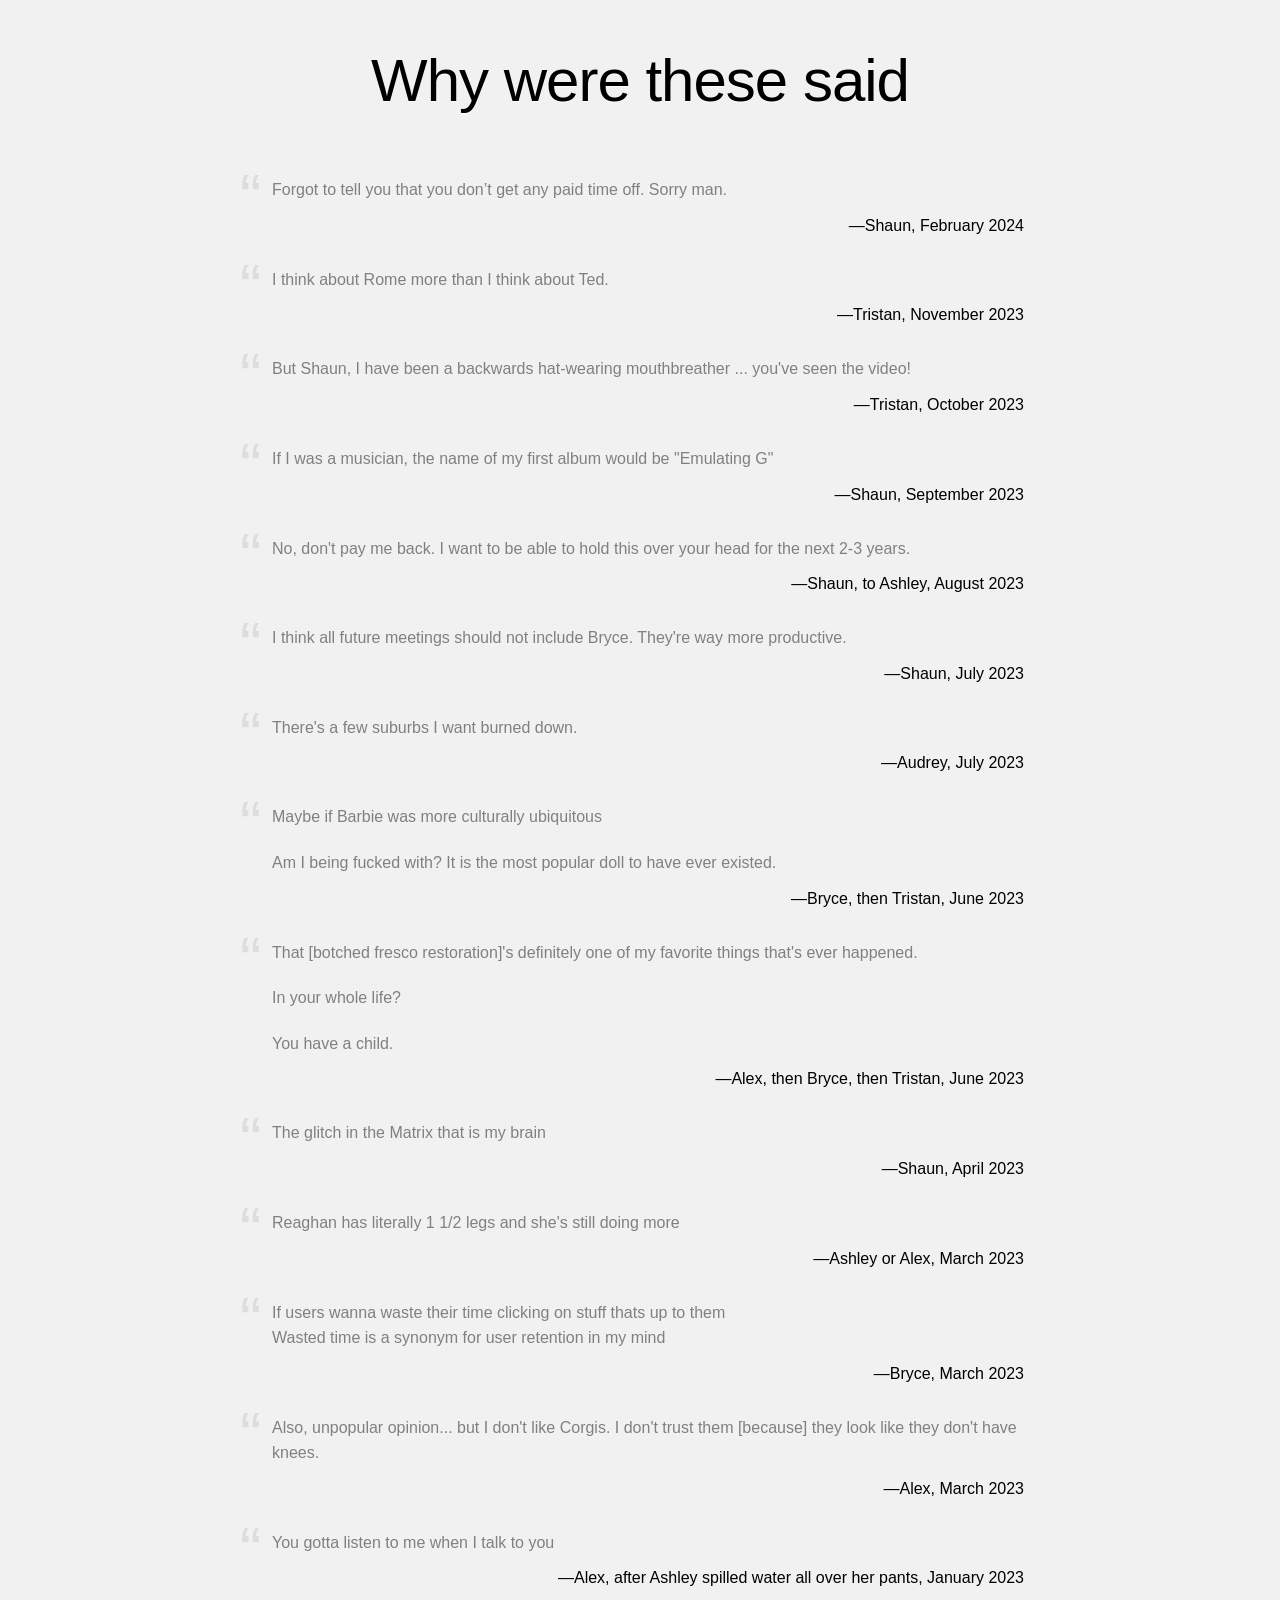
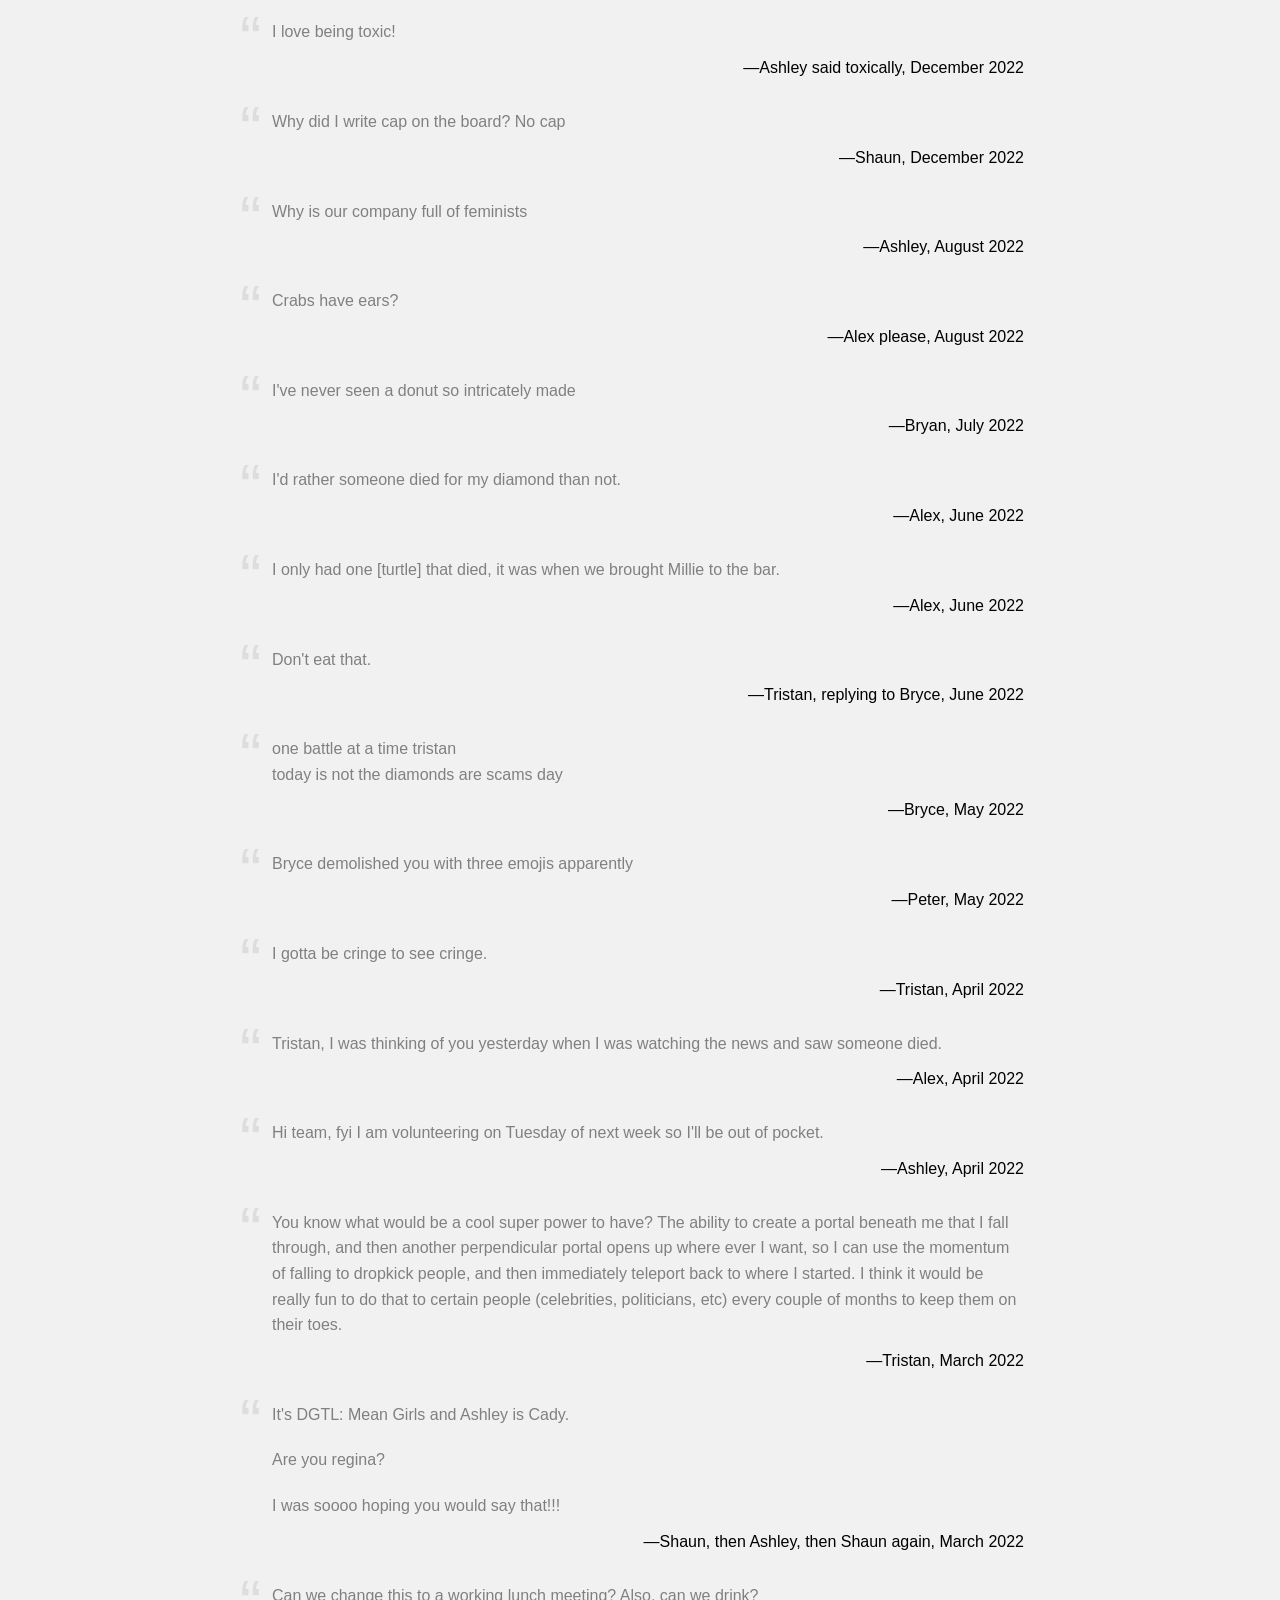
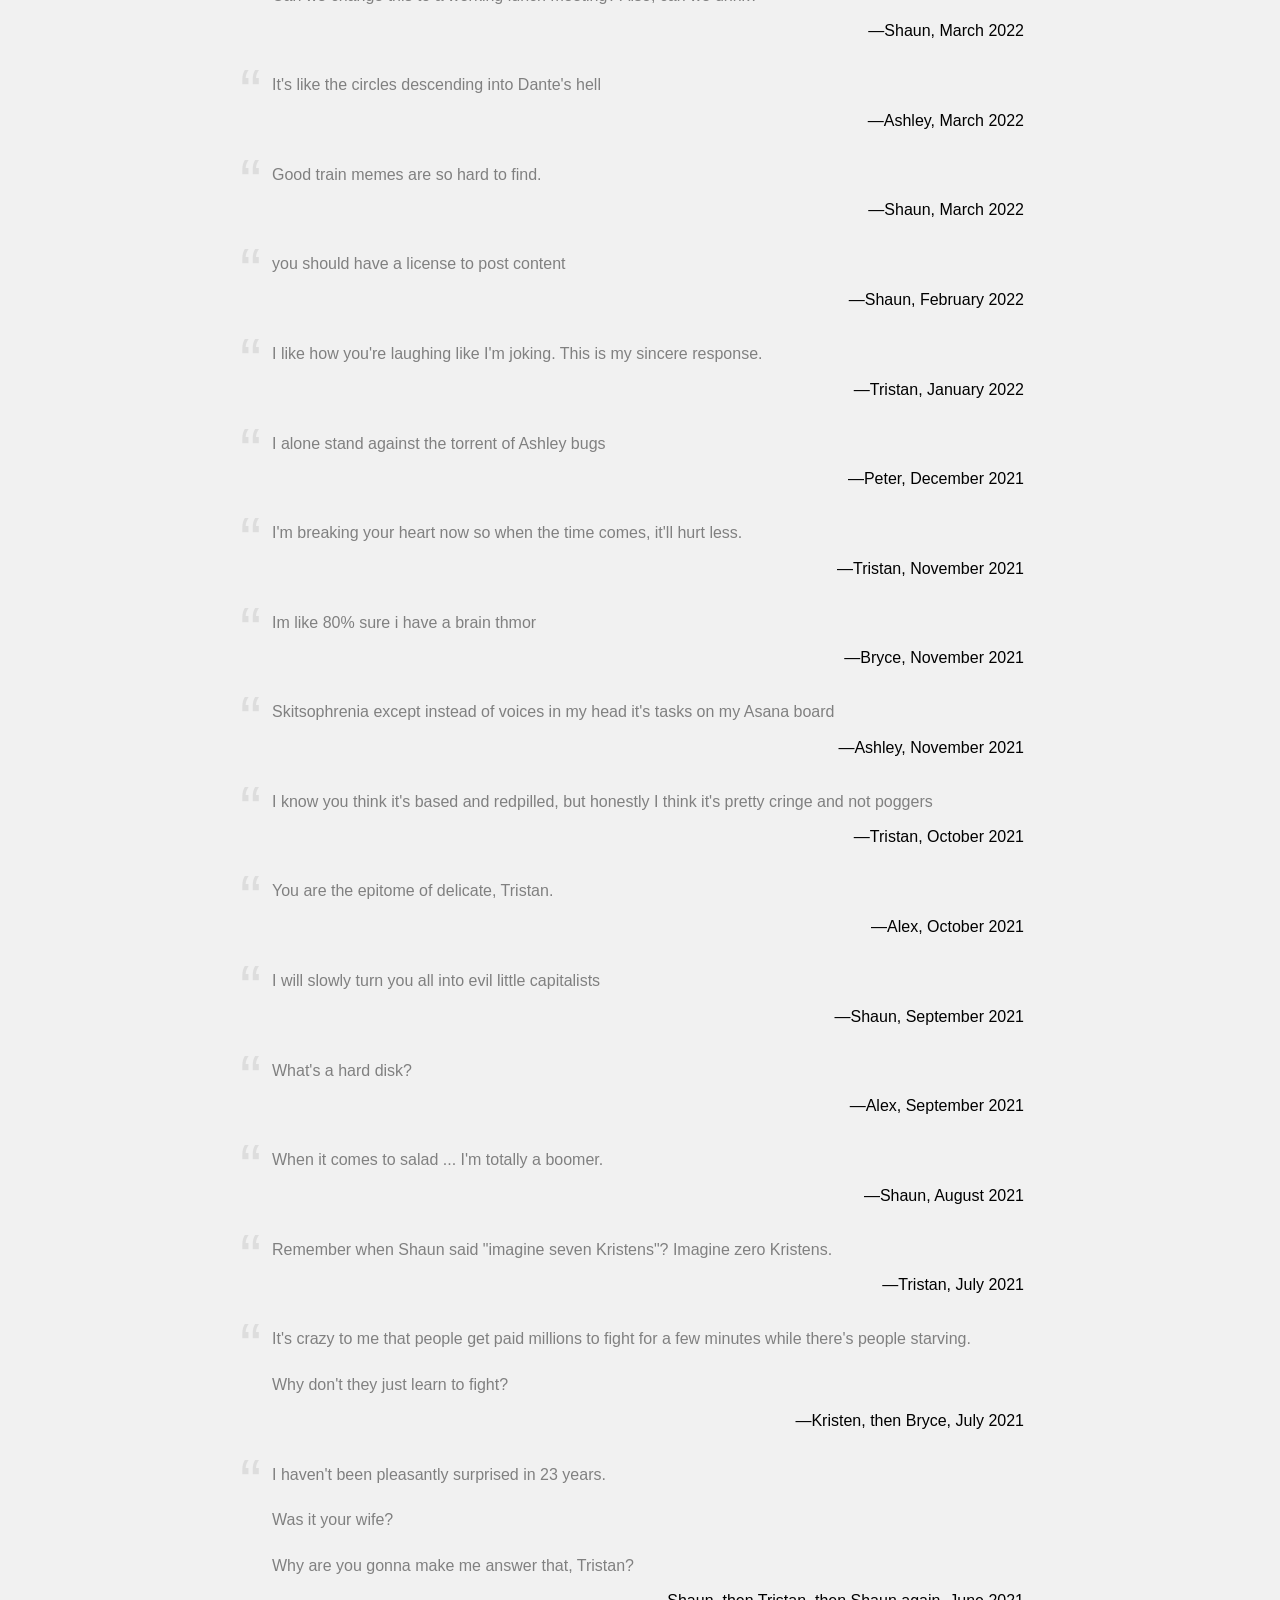
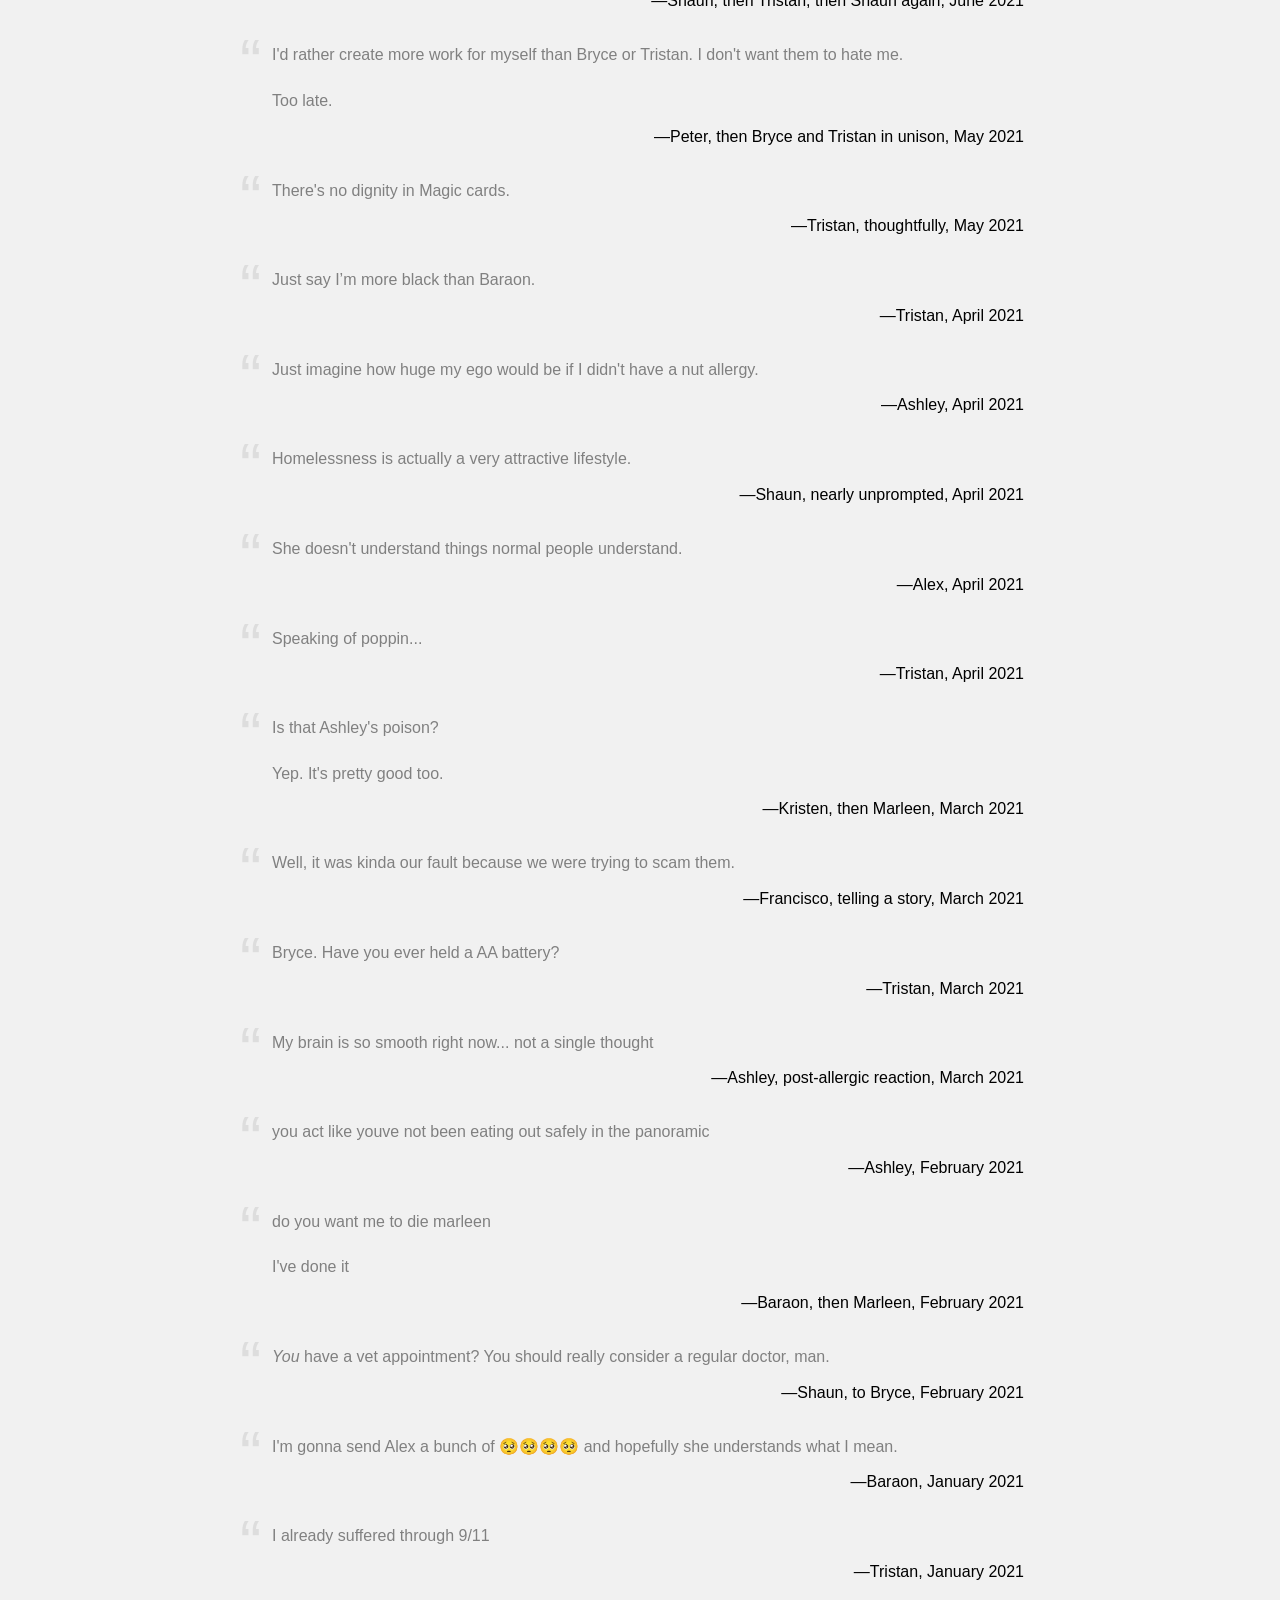
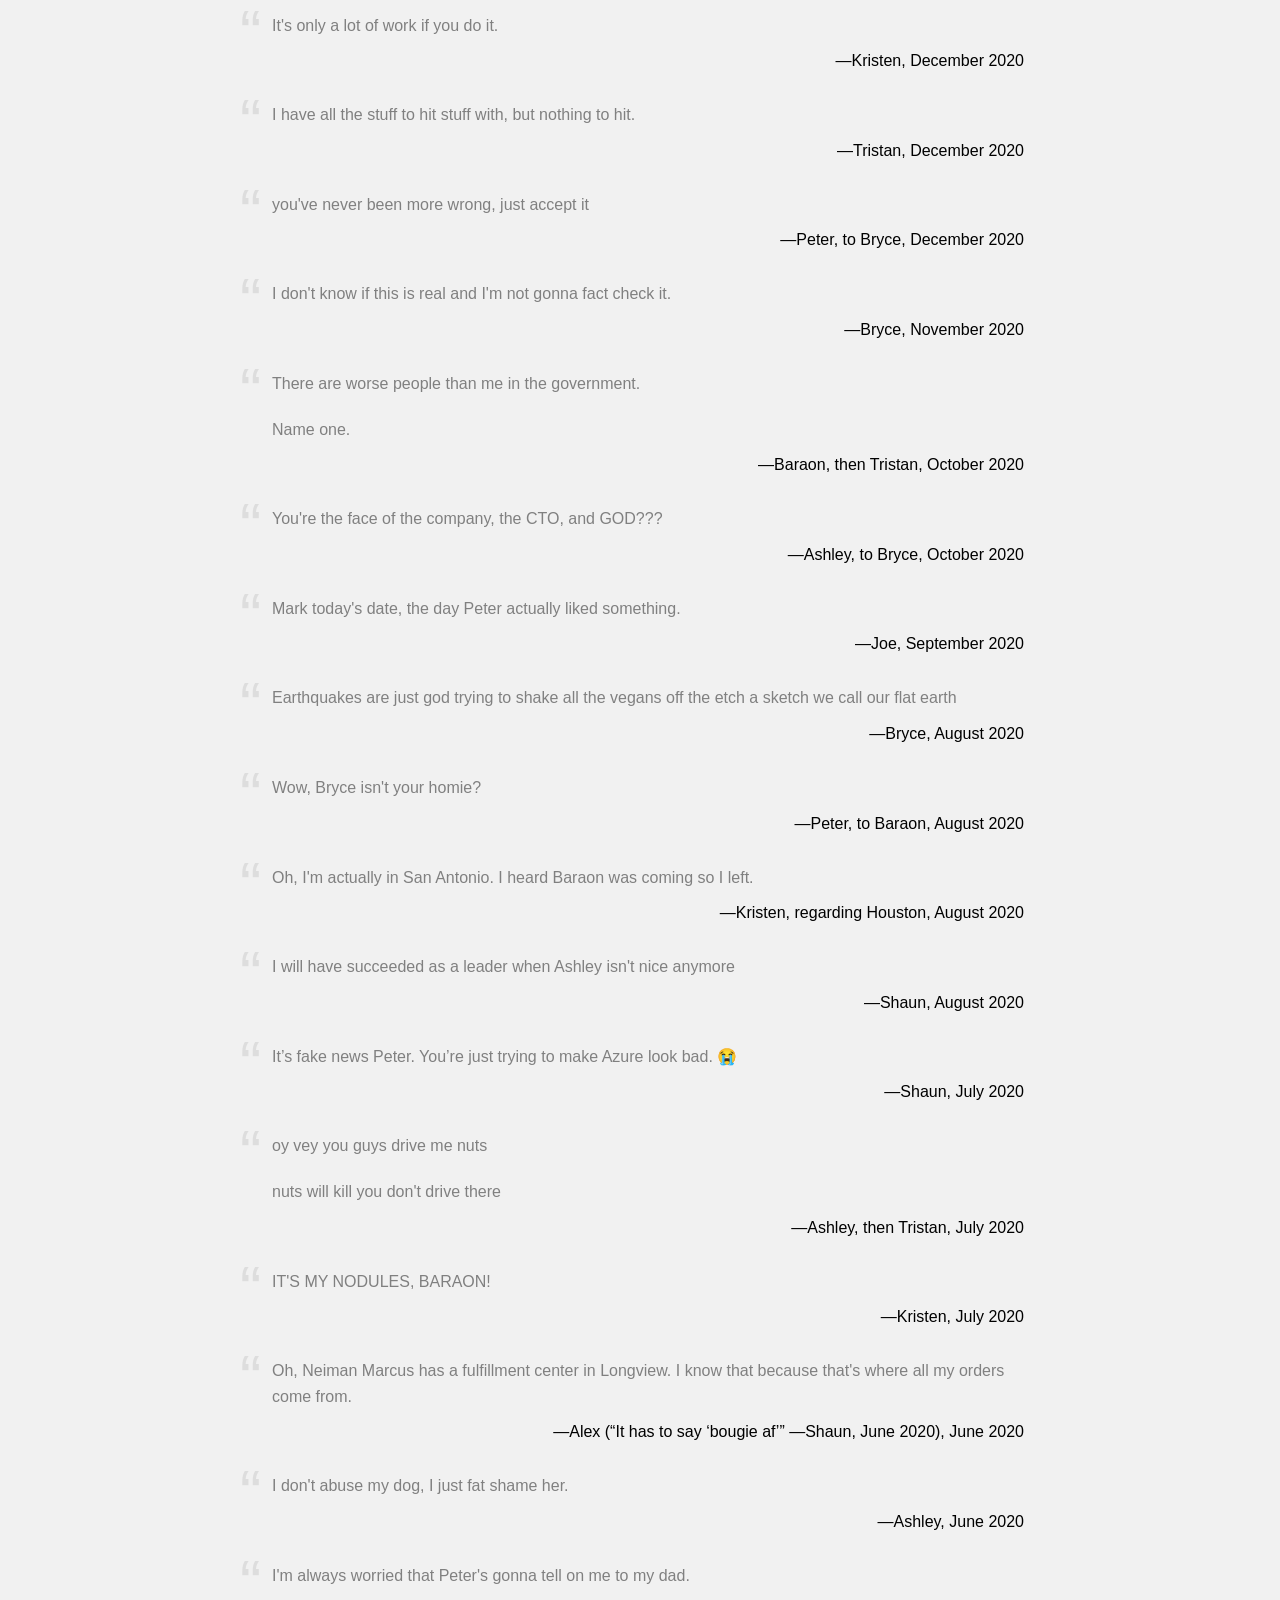
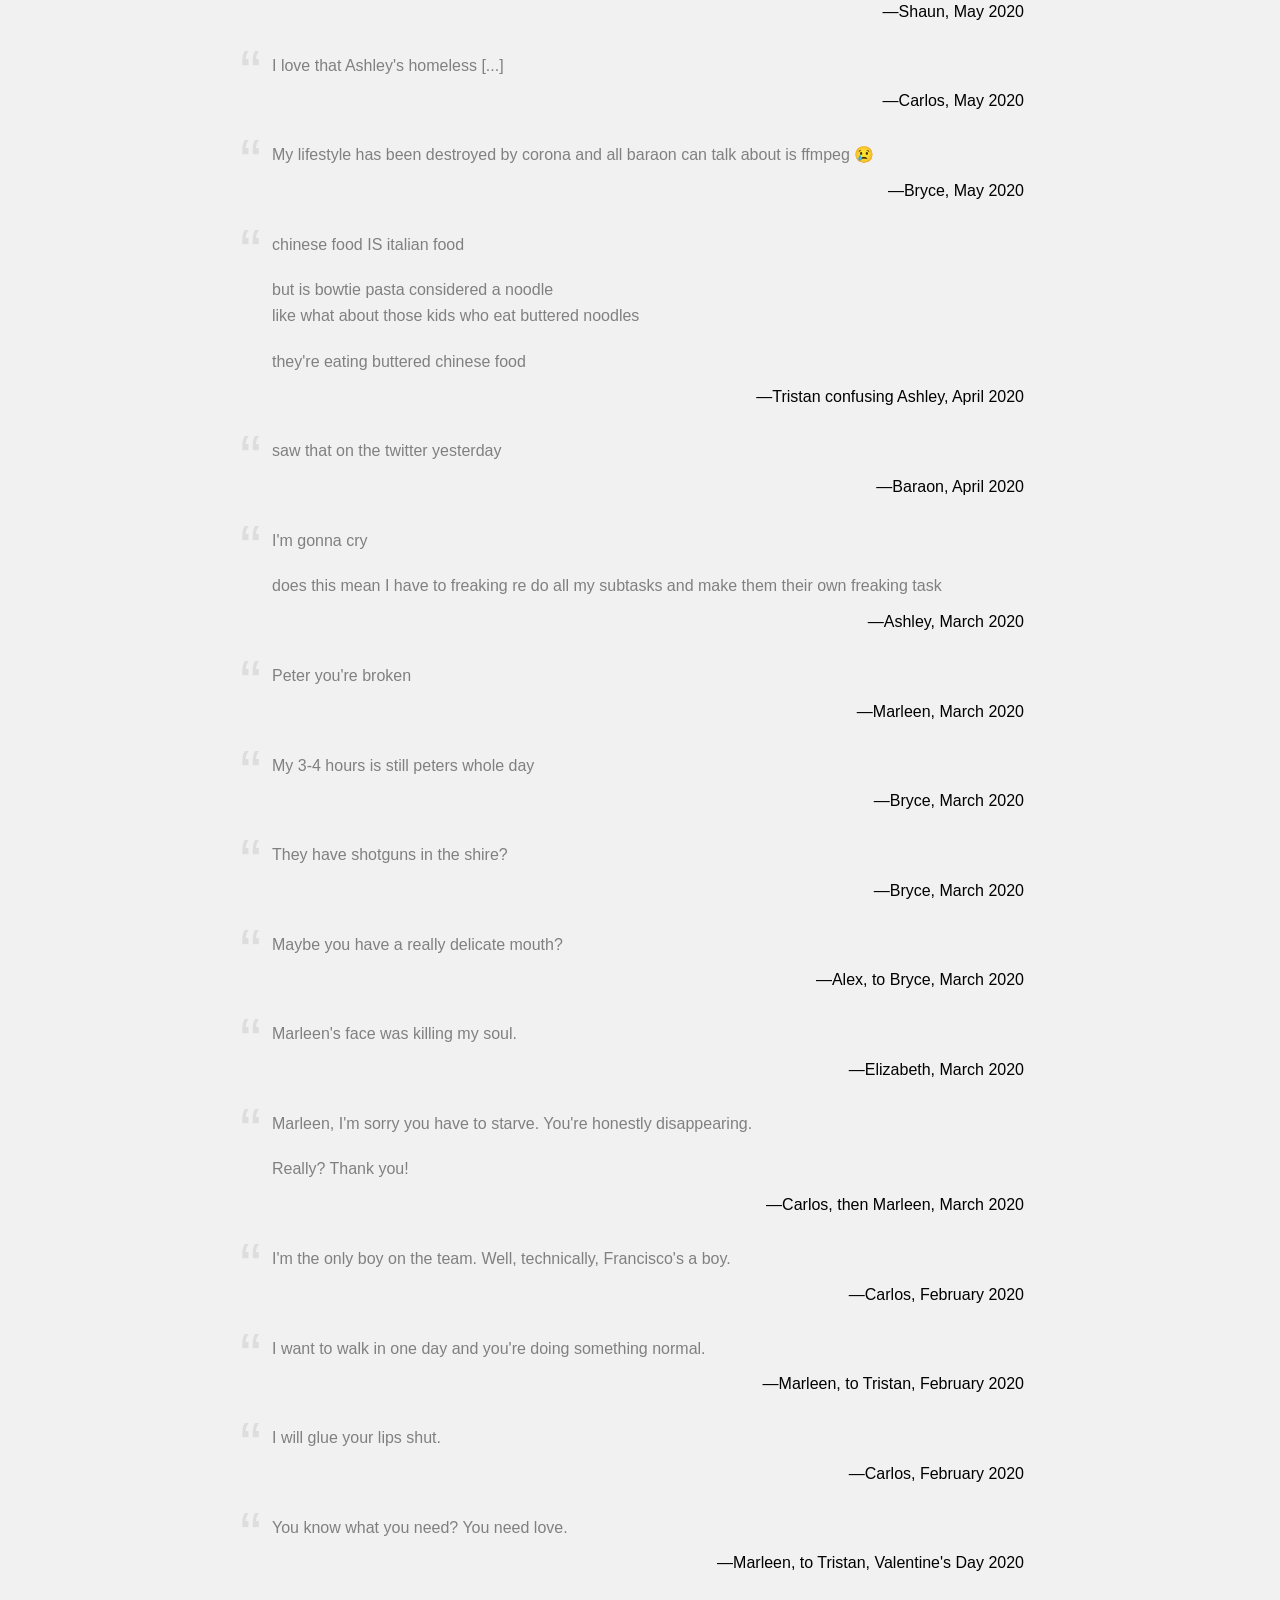
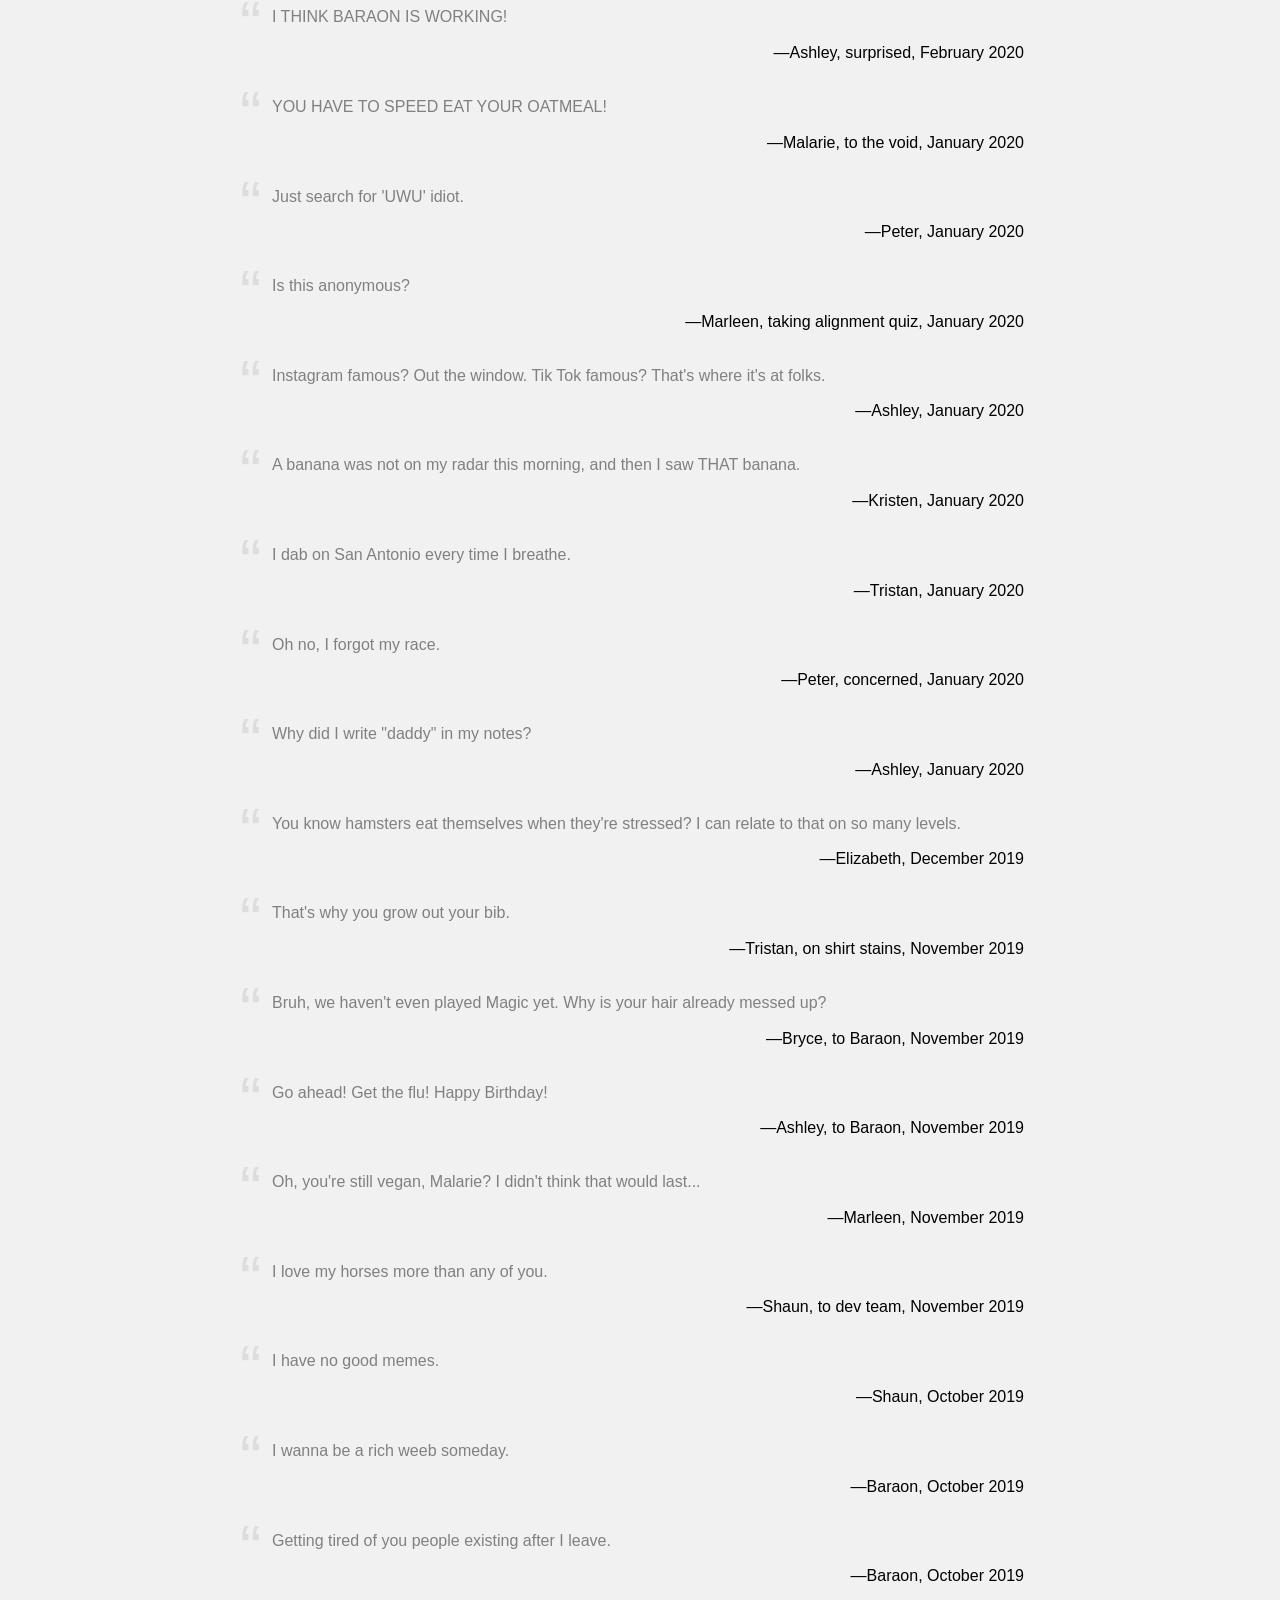
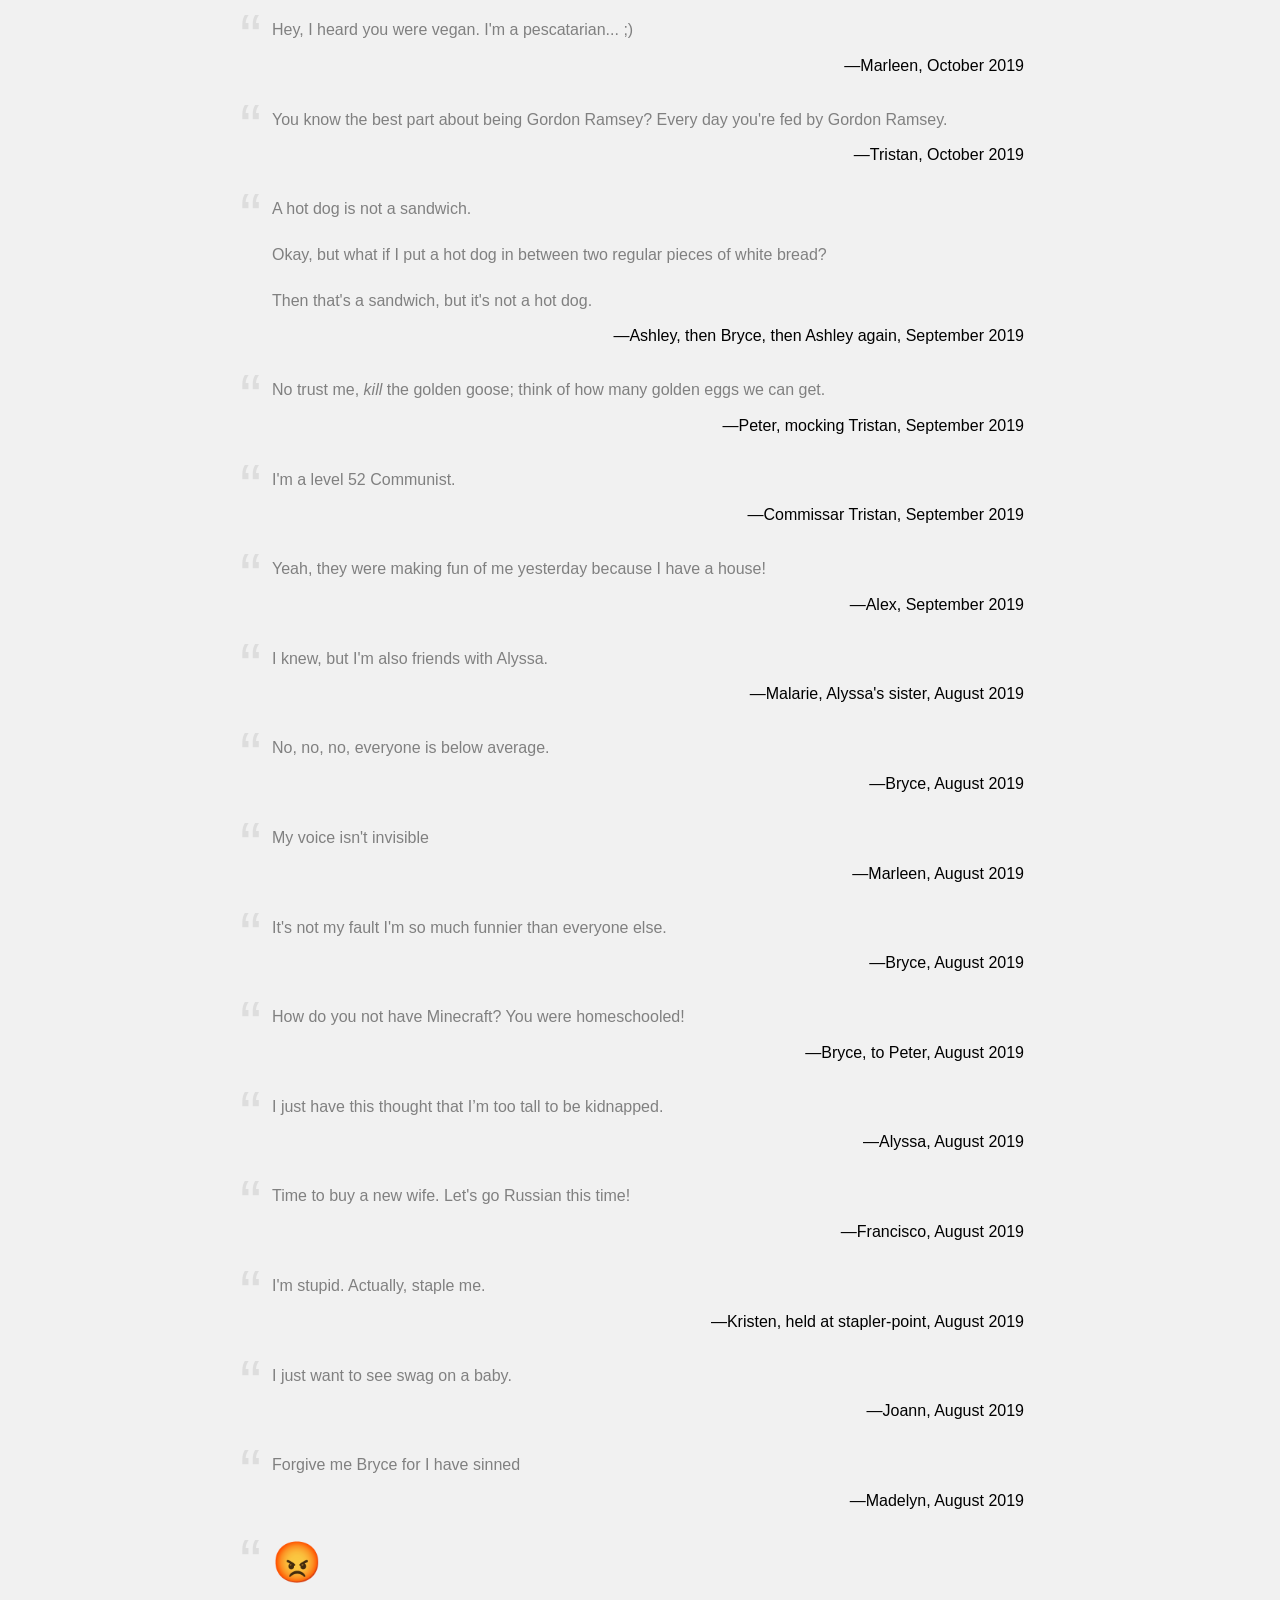
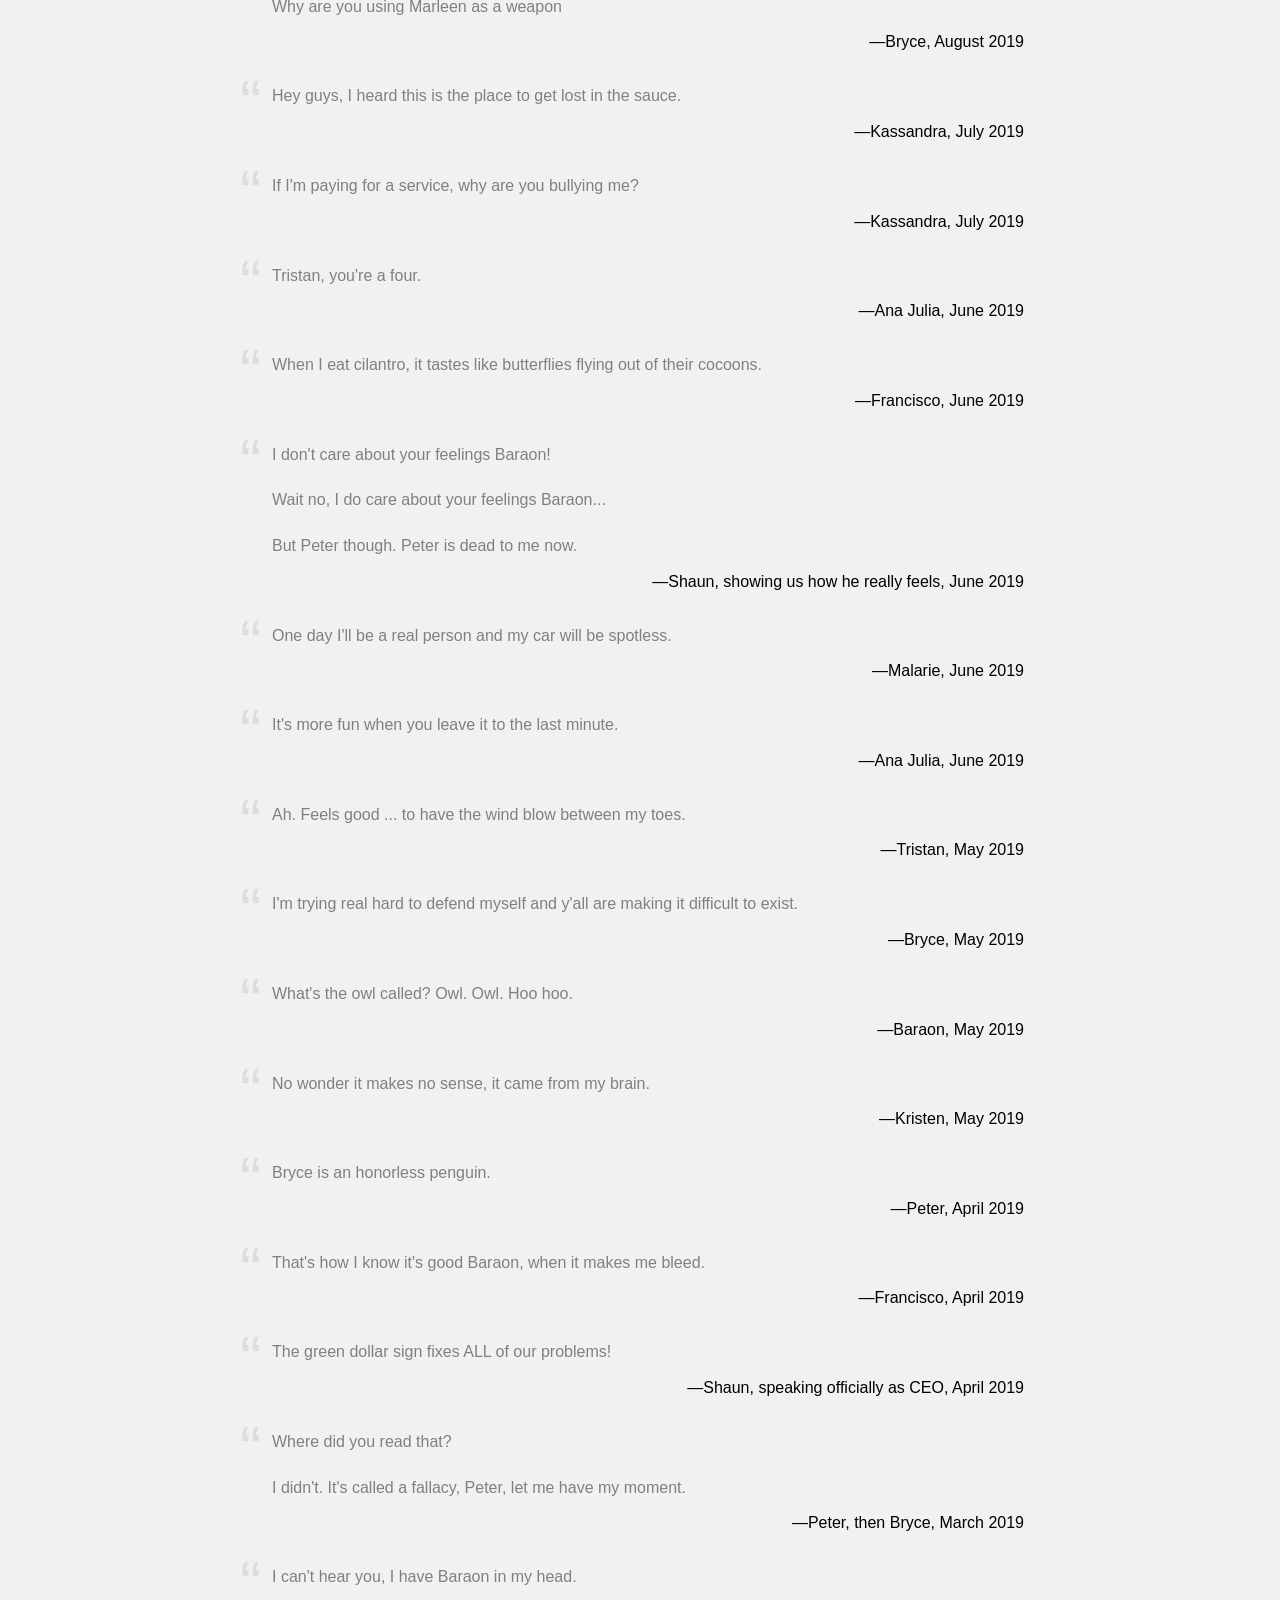
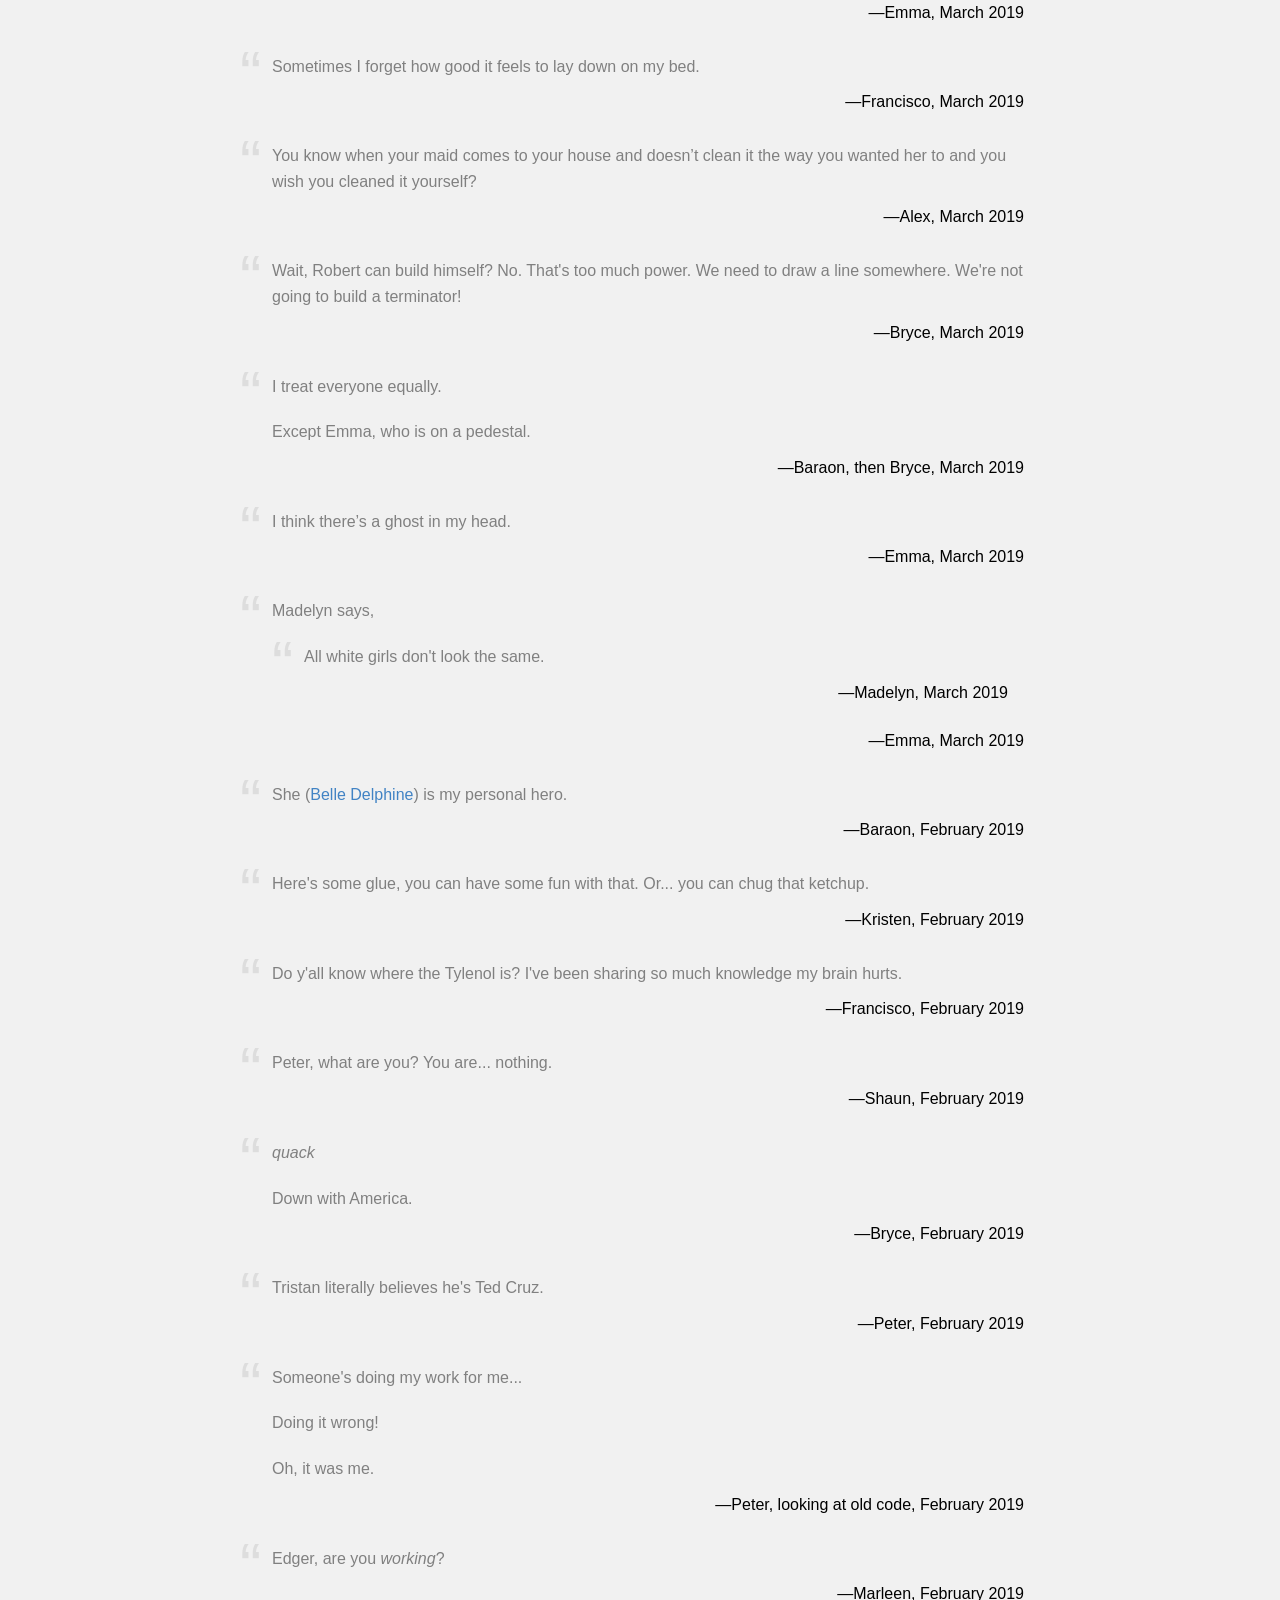
==== index.html @ 1fb7783e "rip PTO" ====
<!DOCTYPE html>
<html lang="en">
<head>
    <meta charset="UTF-8">
    <meta name="viewport" content="width=device-width, initial-scale=1, user-scalable=no">
    <title>Food for 🤔</title>

    <link rel="stylesheet" href="./styles.css">
</head>
<body>
    <main>
        <h1><span>Why were these said</span></h1>
        <blockquote cite="Shaun, February 2024">
            <p>Forgot to tell you that you don’t get any paid time off. Sorry man.</p>
        </blockquote>
        <blockquote cite="Tristan, November 2023">
            <p>I think about Rome more than I think about Ted.</p>
        </blockquote>
        <blockquote cite="Tristan, October 2023">
            <p>But Shaun, I have been a backwards hat-wearing mouthbreather ... you've seen the video!</p>
        </blockquote>
        <blockquote cite="Shaun, September 2023">
            <p>If I was a musician, the name of my first album would be <a href="https://media.dgtlsuite.com/create/uploads/5ccded0fe2ff4b4daea49209/64fb8657f12c6f2a9dcf941f.png" target="_blank">"Emulating G"</a></p>
        </blockquote>
        <blockquote cite="Shaun, to Ashley, August 2023">
            <p>No, don't pay me back. I want to be able to hold this over your head for the next 2-3 years.</p>
        </blockquote>
        <blockquote cite="Shaun, July 2023">
            <p><a href="https://media.dgtlsuite.com/create/uploads/5ccded0fe2ff4b4daea49209/64b857915a71014edc218292.png" target="_blank">I think all future meetings should not include Bryce. They're way more productive.</a></p>
        </blockquote>
        <blockquote cite="Audrey, July 2023">
            <p>There's a few suburbs I want burned down.</p>
        </blockquote>
        <blockquote cite="Bryce, then Tristan, June 2023">
            <p>Maybe if Barbie was more culturally ubiquitous</p>
            <p>Am I being fucked with? It is the most popular doll to have ever existed.</p>
        </blockquote>
        <blockquote cite="Alex, then Bryce, then Tristan, June 2023">
            <p>That [botched fresco restoration]'s definitely one of my favorite things that's ever happened.</p>
            <p>In your whole life?</p>
            <p>You have a child.</p>
        </blockquote>
        <blockquote cite="Shaun, April 2023">
            <p>The glitch in the Matrix that is my brain</p>
        </blockquote>
        <blockquote cite="Ashley or Alex, March 2023">
            <p>Reaghan has literally 1 1/2 legs and she's still doing <span title="more than what you ask? more than whom.">more</span></p>
        </blockquote>
        <blockquote cite="Bryce, March 2023">
            <p>If users wanna waste their time clicking on stuff thats up to them<br>Wasted time is a synonym for user retention in my mind</p>
        </blockquote>
        <blockquote cite="Alex, March 2023">
            <p>Also, unpopular opinion... but I don't like Corgis. I don't trust them [because] they look like they don't have knees.</p>
        </blockquote>
        <blockquote cite="Alex, after Ashley spilled water all over her pants, January 2023">
            <p>You gotta listen to me when I talk to you</p>
        </blockquote>
        <blockquote cite="Ashley said toxically, December 2022">
            <p>I love being toxic!</p>
        </blockquote>
        <blockquote cite="Shaun, December 2022">
            <p>Why did I write cap on the board? No cap</p>
        </blockquote>
        <blockquote cite="Ashley, August 2022">
            <p>Why is our company full of feminists</p>
        </blockquote>
        <blockquote cite="Alex please, August 2022">
            <p><a href="https://media.spsdgtl.com/create/uploads/5ccded0fe2ff4b4daea49209/62feafa4204b1ee36c80180f.png">Crabs</a> have ears?</p>
        </blockquote>
        <blockquote cite="Bryan, July 2022">
            <p>I've never seen a donut so intricately made</p>
        </blockquote>
        <blockquote cite="Alex, June 2022">
            <p>I'd rather someone died for my diamond than not.</p>
        </blockquote>
        <blockquote cite="Alex, June 2022">
            <p>I only had one [turtle] that died, it was when we brought Millie to the bar.</p>
        </blockquote>
        <blockquote cite="Tristan, replying to Bryce, June 2022">
            <p>Don't eat <span title="hint: it wasn't the soggy cereal">that</span>.</p>
        </blockquote>
        <blockquote cite="Bryce, May 2022">
            <p>one battle at a time tristan<br>today is not the diamonds are scams day</p>
        </blockquote>
        <blockquote cite="Peter, May 2022">
            <p>Bryce demolished you with three emojis apparently</p>
        </blockquote>
        <blockquote cite="Tristan, April 2022">
            <p>I gotta be cringe to see cringe.</p>
        </blockquote>
        <blockquote cite="Alex, April 2022">
            <p>Tristan, I was thinking of you yesterday when I was watching the news and saw someone died.</p>
        </blockquote>
        <blockquote cite="Ashley, April 2022">
            <p>Hi team, fyi I am volunteering on Tuesday of next week so I'll be out of pocket.</p>
        </blockquote>
        <blockquote cite="Tristan, March 2022">
            <p>You know what would be a cool super power to have? The ability to create a portal beneath me that I fall through, and then another perpendicular portal opens up where ever I want, so I can use the momentum of falling to dropkick people, and then immediately teleport back to where I started. I think it would be really fun to do that to certain people (celebrities, politicians, etc) every couple of months to keep them on their toes.</p>
        </blockquote>
        <blockquote cite="Shaun, then Ashley, then Shaun again, March 2022">
            <p>It's DGTL: Mean Girls and Ashley is Cady.</p>
            <p>Are you regina?</p>
            <p>I was soooo hoping you would say that!!!</p>
        </blockquote>
        <blockquote cite="Shaun, March 2022">
            <p>Can we change this to a working lunch meeting? Also, can we drink?</p>
        </blockquote>
        <blockquote cite="Ashley, March 2022">
            <p>It's like the circles descending into Dante's hell</p>
        </blockquote>
        <blockquote cite="Shaun, March 2022">
            <p>Good train memes are so hard to find.</p>
        </blockquote>
        <blockquote cite="Shaun, February 2022">
            <p>you should have a license to post content</p>
        </blockquote>
        <blockquote cite="Tristan, January 2022">
            <p>I like how you're laughing like I'm joking. This is my sincere response.</p>
        </blockquote>
        <blockquote cite="Peter, December 2021">
            <p>I alone stand against <a href="https://media.spsdgtl.com/create/uploads/5ccded0fe2ff4b4daea49209/624627558857b6107867221d.MP4">the torrent of Ashley bugs</a></p>
        </blockquote>
        <blockquote cite="Tristan, November 2021">
            <p>I'm breaking your heart now so when the time comes, it'll hurt less.</p>
        </blockquote>
        <blockquote cite="Bryce, November 2021">
            <p>Im like 80% sure i have a brain thmor</p>
        </blockquote>
        <blockquote cite="Ashley, November 2021">
            <p>Skitsophrenia except instead of voices in my head it's tasks on my Asana board</p>
        </blockquote>
        <blockquote cite="Tristan, October 2021">
            <p>I know you think it's based and redpilled, but honestly I think it's pretty cringe and not poggers</p>
        </blockquote>
        <blockquote cite="Alex, October 2021">
            <p>You are the epitome of delicate, Tristan.</p>
        </blockquote>
        <blockquote cite="Bryce, September 2021" title="Septermber" id="gaslighting">
            <p>Gaslighting? There she goes making up words again</p>
        </blockquote>
        <blockquote cite="Shaun, September 2021" title="Septermber">
            <p>I will slowly turn you all into evil little capitalists</p>
        </blockquote>
        <blockquote cite="Alex, September 2021" title="Septermber">
            <p>What's a hard disk?</p>
        </blockquote>
        <blockquote cite="Shaun, August 2021">
            <p>When it comes to salad ... I'm totally a boomer.</p>
        </blockquote>
        <blockquote cite="Tristan, July 2021">
            <p>Remember when Shaun said <a href="#seven" title="(sic)">"imagine seven Kristens"</a>? Imagine zero Kristens.</p>
        </blockquote>
        <blockquote cite="Kristen, then Bryce, July 2021">
            <p>It's crazy to me that people get paid millions to fight for a few minutes while there's people starving.</p>
            <p>Why don't they just learn to fight?</p>
        </blockquote>
        <blockquote cite="Shaun, then Tristan, then Shaun again, June 2021">
            <p>I haven't been pleasantly surprised in 23 years.</p>
            <p>Was it your wife?</p>
            <p>Why are you gonna make me answer that, Tristan?</p>
        </blockquote>
        <blockquote cite="Peter, then Bryce and Tristan in unison, May 2021">
            <p>I'd rather create more work for myself than Bryce or Tristan. I don't want them to hate me.</p>
            <p title="😢">Too late.</p>
        </blockquote>
        <blockquote cite="Tristan, thoughtfully, May 2021">
            <p>There's no dignity in Magic cards.</p>
        </blockquote>
        <blockquote cite="Tristan, April 2021">
            <p>Just say I’m more black than Baraon.</p>
        </blockquote>
        <blockquote cite="Ashley, April 2021">
            <p>Just imagine how huge my ego would be if I didn't have a nut allergy.</p>
        </blockquote>
        <blockquote cite="Shaun, nearly unprompted, April 2021">
            <p>Homelessness is actually a very attractive lifestyle.</p>
        </blockquote>
        <blockquote cite="Alex, April 2021">
            <p>She doesn't understand things normal people understand.</p>
        </blockquote>
        <blockquote cite="Tristan, April 2021">
            <p><span title="You don't want to know">Speaking of poppin...</span></p>
        </blockquote>
        <blockquote cite="Kristen, then Marleen, March 2021">
            <p>Is that Ashley's poison?</p>
            <p>Yep. It's pretty good too.</p>
        </blockquote>
        <blockquote cite="Francisco, telling a story, March 2021">
            <p>Well, it was kinda our fault because we were trying to scam them.</p>
        </blockquote>
        <blockquote cite="Tristan, March 2021">
            <p>Bryce<span title="infer here a human stammer from conversation">.</span> Have you ever held a AA battery?</p>
        </blockquote>
        <blockquote cite="Ashley, post-allergic reaction, March 2021">
            <p>My brain is so smooth right now... not a single thought</p>
        </blockquote>
        <blockquote cite="Ashley, February 2021">
            <p>you act like youve not been eating out safely in the panoramic</p>
        </blockquote>
        <blockquote cite="Baraon, then Marleen, February 2021">
            <p>do you want me to die marleen</p>
            <p title="you DIED? -Baraon, February 2021">I've done it</p>
        </blockquote>
        <blockquote cite="Shaun, to Bryce, February 2021">
            <p><em>You</em> have a vet appointment? You should really consider a regular doctor, man.</p>
        </blockquote>
        <blockquote cite="Baraon, January 2021">
            <p>I'm gonna send Alex a bunch of 🥺🥺🥺🥺 and hopefully she understands what I mean.</p>
        </blockquote>
        <blockquote cite="Tristan, January 2021">
            <p title="Every time I go on a date I am afraid of 9/11. -Baraon, posthumously, July 2021">I already suffered through 9/11</p>
        </blockquote>
        <blockquote cite="Kristen, December 2020">
            <p>It's only a lot of work if you do it.</p>
        </blockquote>
        <blockquote cite="Tristan, December 2020">
            <p>I have all the stuff to hit stuff with, but nothing to hit.</p>
        </blockquote>
        <blockquote cite="Peter, to Bryce, December 2020">
            <p>you've never been more wrong, just accept it</p>
        </blockquote>
        <blockquote cite="Bryce, November 2020">
            <p>I don't know if this is real and I'm not gonna fact check it.</p>
        </blockquote>
        <blockquote cite="Baraon, then Tristan, October 2020">
            <p>There are worse people than me in the government.</p>
            <p>Name one.</p>
        </blockquote>
        <blockquote cite="Ashley, to Bryce, October 2020">
            <p>You're the face of the company, the CTO, and GOD???</p>
        </blockquote>
        <blockquote cite="Joe, September 2020">
            <p title="bet you wish you knew exactly what that date was don't you? joke's on you, pal, I went ahead and didn't mark today's date at all">Mark today's date, the day Peter actually liked something.</p>
        </blockquote>
        <blockquote cite="Bryce, August 2020">
            <p>Earthquakes are just god trying to shake all the vegans off the etch a sketch we call our flat earth</p>
        </blockquote>
        <blockquote cite="Peter, to Baraon, August 2020">
            <p>Wow, Bryce isn't your homie?</p>
        </blockquote>
        <blockquote cite="Kristen, regarding Houston, August 2020">
            <p>Oh, I'm actually in San Antonio. I heard Baraon was coming so I left.</p>
        </blockquote>
        <blockquote cite="Shaun, August 2020">
            <p>I will have succeeded as a leader when Ashley isn't nice anymore</p>
        </blockquote>
        <blockquote cite="Shaun, July 2020">
            <p>It’s fake news Peter. You’re just trying to make Azure look bad. 😭</p>
        </blockquote>
        <blockquote cite="Ashley, then Tristan, July 2020">
            <p>oy vey you guys drive me nuts</p>
            <p>nuts will kill you don't drive there</p>
        </blockquote>
        <blockquote cite="Kristen, July 2020">
            <p>IT'S MY NODULES, BARAON!</p>
        </blockquote>
        <blockquote cite="Alex (“It has to say ‘bougie af’” —Shaun, June 2020), June 2020">
            <p>Oh, Neiman Marcus has a fulfillment center in Longview. I know that because that's where all my orders come from.</p>
        </blockquote>
        <blockquote cite="Ashley, June 2020">
            <p>I don't abuse my dog, I just fat shame her.</p>
        </blockquote>
        <blockquote cite="Shaun, May 2020">
            <p>I'm always worried that Peter's gonna tell on me to my dad.</p>
        </blockquote>
        <blockquote cite="Carlos, May 2020">
            <p>I love that Ashley's homeless <span title="... and we're dragging Lizard">[...]</span></p>
        </blockquote>
        <blockquote cite="Bryce, May 2020">
            <p>My lifestyle has been destroyed by corona and all baraon can talk about is ffmpeg 😢</p>
        </blockquote>
        <blockquote cite="Tristan confusing Ashley, April 2020">
            <p>chinese food IS italian food</p>
            <p>but is bowtie pasta considered a noodle<br>like what about those kids who eat buttered noodles</p>
            <p>they're eating buttered chinese food</p>
        </blockquote>
        <blockquote cite="Baraon, April 2020">
            <p>saw that on the twitter yesterday</p>
        </blockquote>
        <blockquote cite="Ashley, March 2020">
            <p>I'm gonna cry</p>
            <p><a href="https://www.youtube.com/embed/cTFW5EUFa9s">does this mean I have to freaking re do all my subtasks and make them their own freaking task</a></p>
        </blockquote>
        <blockquote cite="Marleen, March 2020">
            <p>Peter you're broken</p>
        </blockquote>
        <blockquote cite="Bryce, March 2020">
            <p>My 3-4 hours is still peters whole day</p>
        </blockquote>
        <blockquote cite="Bryce, March 2020">
            <p>They have shotguns in the shire?</p>
        </blockquote>
        <blockquote cite="Alex, to Bryce, March 2020">
            <p>Maybe you have a really delicate mouth?</p>
        </blockquote>
        <blockquote cite="Elizabeth, March 2020">
            <p>Marleen's face was killing my soul.</p>
        </blockquote>
        <blockquote cite="Carlos, then Marleen, March 2020">
            <p>Marleen, I'm sorry you have to starve. You're honestly disappearing.</p>
            <p>Really? Thank you!</p>
        </blockquote>
        <blockquote cite="Carlos, February 2020">
            <p>I'm the only boy on the team. Well, technically, Francisco's a boy.</p>
        </blockquote>
        <blockquote cite="Marleen, to Tristan, February 2020">
            <p>I want to walk in one day and you're doing something normal.</p>
        </blockquote>
        <blockquote cite="Carlos, February 2020">
            <p>I will glue your lips shut.</p>
        </blockquote>
        <blockquote cite="Marleen, to Tristan, Valentine's Day 2020">
            <p>You know what you need? You need love.</p>
        </blockquote>
        <blockquote cite="Ashley, surprised, February 2020">
            <p>I THINK BARAON IS WORKING!</p>
        </blockquote>
        <blockquote cite="Malarie, to the void, January 2020">
            <p>YOU HAVE TO SPEED EAT YOUR OATMEAL!</p>
        </blockquote>
        <blockquote cite="Peter, January 2020">
            <p>Just search for 'UWU' idiot.</p>
        </blockquote>
        <blockquote cite="Marleen, taking alignment quiz, January 2020">
            <p>Is this anonymous?</p>
        </blockquote>
        <blockquote cite="Ashley, January 2020">
            <p>Instagram famous? Out the window. Tik Tok famous? That's where it's at folks.</p>
        </blockquote>
        <blockquote cite="Kristen, January 2020">
            <p>A banana was not on my radar this morning, and then I saw THAT banana.</p>
        </blockquote>
        <blockquote cite="Tristan, January 2020">
            <p>I dab on San Antonio every time I breathe.</p>
        </blockquote>
        <blockquote cite="Peter, concerned, January 2020">
            <p>Oh no, I forgot my race.</p>
        </blockquote>
        <blockquote cite="Ashley, January 2020">
            <p>Why did I write "daddy" in my notes?</p>
        </blockquote>
        <blockquote cite="Elizabeth, December 2019">
            <p>You know hamsters eat themselves when they're stressed? I can relate to that on so many levels.</p>
        </blockquote>
        <blockquote cite="Tristan, on shirt stains, November 2019">
            <p>That's why you grow out your bib.</p>
        </blockquote>
        <blockquote cite="Bryce, to Baraon, November 2019">
            <p>Bruh, we haven't even played Magic yet. Why is your hair already messed up?</p>
        </blockquote>
        <blockquote cite="Ashley, to Baraon, November 2019">
            <p>Go ahead! Get the flu! Happy Birthday!</p>
        </blockquote>
        <blockquote cite="Marleen, November 2019">
            <p>Oh, you're still vegan, Malarie? I didn't think that would last...</p>
        </blockquote>
        <blockquote cite="Shaun, to dev team, November 2019">
            <p>I love my horses more than any of you.</p>
        </blockquote>
        <blockquote cite="Shaun, October 2019">
            <p><a href="https://media.spsdgtl.com/create/uploads/5ccded0fe2ff4b4daea49209/5dcf2f271b80d3a9aac6b6e6.png">I have no good memes.</a></p>
        </blockquote>
        <blockquote cite="Baraon, October 2019">
            <p>I wanna be a rich weeb someday.</p>
        </blockquote>
        <blockquote cite="Baraon, October 2019">
            <p>Getting tired of you people existing after I leave.</p>
        </blockquote>
        <blockquote cite="Marleen, October 2019">
            <p>Hey, I heard you were vegan. I'm a pescatarian... ;)</p>
        </blockquote>
        <blockquote cite="Tristan, October 2019">
            <p>You know the best part about being Gordon Ramsey? Every day you're fed by Gordon Ramsey.</p>
        </blockquote>
        <blockquote cite="Ashley, then Bryce, then Ashley again, September 2019">
            <p>A hot dog is not a sandwich.</p>
            <p>Okay, but what if I put a hot dog in between two regular pieces of white bread?</p>
            <p>Then that's a sandwich, but it's not a hot dog.</p>
        </blockquote>
        <blockquote cite="Peter, mocking Tristan, September 2019">
            <p>No trust me, <em>kill</em> the golden goose; think of how many golden eggs we can get.</p>
        </blockquote>
        <blockquote cite="Commissar Tristan, September 2019">
            <p><a href="https://www.youtube.com/watch?v=U06jlgpMtQs">I'm a level 52 Communist.</a></p>
        </blockquote>
        <blockquote cite="Alex, September 2019">
            <p>Yeah, they were making fun of me yesterday because I have a house!</p>
        </blockquote>
        <blockquote cite="Malarie, Alyssa's sister, August 2019">
            <p>I knew, but I'm also friends with Alyssa.</p>
        </blockquote>
        <blockquote cite="Bryce, August 2019">
            <p>No, no, no, everyone is below average.</p>
        </blockquote>
        <blockquote cite="Marleen, August 2019">
            <p>My voice isn't invisible</p>
        </blockquote>
        <blockquote cite="Bryce, August 2019">
            <p>It's not my fault I'm so much funnier than everyone else.</p>
        </blockquote>
        <blockquote cite="Bryce, to Peter, August 2019">
            <p>How do you not have Minecraft? You were homeschooled!</p>
        </blockquote>
        <blockquote cite="Alyssa, August 2019">
            <p>I just have this thought that I’m too tall to be kidnapped.</p>
        </blockquote>
        <blockquote cite="Francisco, August 2019">
            <p>Time to buy a new wife. Let's go Russian this time!</p>
        </blockquote>
        <blockquote cite="Kristen, held at stapler-point, August 2019">
            <p>I'm stupid. Actually, staple me.</p>
        </blockquote>
        <blockquote cite="Joann, August 2019">
            <p>I just want to see swag on a baby.</p>
        </blockquote>
        <blockquote cite="Madelyn, August 2019">
            <p>Forgive me Bryce for I have sinned</p>
        </blockquote>
        <blockquote cite="Bryce, August 2019">
            <p class="big boi">😡</p>
            <p>Why are <span id="who-is-you">you</span> using Marleen as a weapon</p>
        </blockquote>
        <blockquote cite="Kassandra, July 2019">
            <p>Hey guys, I heard this is the place to get lost in the sauce.</p>
        </blockquote>
        <blockquote cite="Kassandra, July 2019">
            <p>If I'm paying for a service, why are you bullying me?</p>
        </blockquote>
        <blockquote cite="Ana Julia, June 2019">
            <p>Tristan, you're a four.</p>
        </blockquote>
        <blockquote cite="Francisco, June 2019">
            <p>When I eat cilantro, it tastes like butterflies flying out of their cocoons.</p>
        </blockquote>
        <blockquote cite="Shaun, showing us how he really feels, June 2019">
            <p>I don't care about your feelings Baraon!</p>
            <p>Wait no, I do care about your feelings Baraon...</p>
            <p>But Peter though. Peter is dead to me now.</p>
        </blockquote>
        <blockquote cite="Malarie, June 2019">
            <p>One day I'll be a real person and my car will be spotless.</p>
        </blockquote>
        <blockquote cite="Ana Julia, June 2019">
            <p>It's more fun when you leave it to the last minute.</p>
        </blockquote>
        <blockquote cite="Tristan, May 2019">
            <p>Ah. Feels good ... to have the wind blow between my toes.</p>
        </blockquote>
        <blockquote cite="Bryce, May 2019">
            <p>I'm trying real hard to defend myself and y'all are making it difficult to exist.</p>
        </blockquote>
        <blockquote cite="Baraon, May 2019">
            <p>What's the owl called? Owl. Owl. Hoo hoo.</p>
        </blockquote>
        <blockquote cite="Kristen, May 2019">
            <p>No wonder it makes no sense, it came from my brain.</p>
        </blockquote>
        <blockquote cite="Peter, April 2019">
            <p>Bryce is an honorless penguin.</p>
        </blockquote>
        <blockquote cite="Francisco, April 2019">
            <p>That's how I know it's good Baraon, when it makes me bleed.</p>
        </blockquote>
        <blockquote id="dosh-generator" cite="Shaun, speaking officially as CEO, April 2019">
            <p>The green dollar sign fixes ALL of our problems!</p>
        </blockquote>
        <blockquote cite="Peter, then Bryce, March 2019">
            <p>Where did you read that?</p>
            <p>I didn't. It's called a fallacy, Peter, let me have my moment.</p>
        </blockquote>
        <blockquote cite="Emma, March 2019">
            <p title="there was a real ghost before. Baraon isnt as scary">I can't hear you, I have Baraon in my head.</p>
        </blockquote>
        <blockquote cite="Francisco, March 2019">
            <p>Sometimes I forget how good it feels to lay down on my bed.</p>
        </blockquote>
        <blockquote cite="Alex, March 2019">
            <p>You know when your maid comes to your house and doesn’t clean it the way you wanted her to and you wish you cleaned it yourself?</p>
        </blockquote>
        <blockquote cite="Bryce, March 2019">
            <p>Wait, Robert can build himself? No. That's too much power. <span title="he drew a line on the table with his hand at this point">We need to draw a line somewhere.</span> We're not going to build a terminator!</p>
        </blockquote>
        <blockquote cite="Baraon, then Bryce, March 2019">
            <p>I treat everyone equally.</p>
            <p>Except Emma, who is on a pedestal.</p>
        </blockquote>
        <blockquote cite="Emma, March 2019">
            <p>I think there’s <span title="Baraon?">a ghost</span> in my head.</p>
        </blockquote>
        <blockquote cite="Emma, March 2019">
            <p>Madelyn says,</p>
            <blockquote cite="Madelyn, March 2019">
                <p>All white girls don't look the same.</p>
            </blockquote>
        </blockquote>
        <blockquote cite="Baraon, February 2019">
            <p>She (<a class="all-women-are-queens" href="https://storage.googleapis.com/spsdgtl-engage-bucket/death-baraon.jpg">Belle Delphine</a>) is my personal hero.</p>
        </blockquote>
        <blockquote cite="Kristen, February 2019">
            <p>Here's some glue, you can have some fun with that. Or... you can chug that ketchup.</p>
        </blockquote>
        <blockquote cite="Francisco, February 2019">
            <p>Do y'all know where the Tylenol is? I've been sharing so much knowledge my brain hurts.</p>
        </blockquote>
        <blockquote cite="Shaun, February 2019">
            <p>Peter, what are you? You are... nothing.</p>
        </blockquote>
        <blockquote cite="Bryce, February 2019">
            <p><em class="duck"><span>q</span><span>u</span><span>a</span><span>c</span><span>k</span></em></p>
            <p>Down with America.</p>
        </blockquote>
        <blockquote cite="Peter, February 2019">
            <p>Tristan literally believes he's Ted Cruz.</p>
        </blockquote>
        <blockquote cite="Peter, looking at old code, February 2019">
            <p>Someone's doing my work for me...</p>
            <p>Doing it wrong!</p>
            <p>Oh, it was me.</p>
        </blockquote>
        <blockquote cite="Marleen, February 2019">
            <p>Edger, are you <em>working</em>?</p>
        </blockquote>
        <blockquote cite="Baraon, in disbelief, January 2019">
            <p>How am I distracting?</p>
        </blockquote>
        <blockquote cite="Koiana, cont., January 2019">
            <p>Edger, let me tell you, that little girl needs a whoopin'.</p>
        </blockquote>
        <blockquote cite="Karston, January 2019">
            <p>If I was a criminal, I'd rob her.</p>
        </blockquote>
        <blockquote cite="Ana Julia, January 2019">
            <p>Why have kids when your video games will be there forever?</p>
        </blockquote>
        <blockquote cite="Francisco, January 2019">
            <p>I sometimes mentally "NANI?"</p>
        </blockquote>
        <blockquote cite="Madelyn, January 2019">
            <p>Can you look it up? I can't find the internet.</p>
        </blockquote>
        <blockquote cite="Madelyn, then Bryce, January 2019">
            <p>Peter is dead to me today.</p>
            <p>Understandable.</p>
        </blockquote>
        <blockquote cite="Baraon, January 2019">
            <p>Imagine the cost of living being so high it affects <a href="https://postmates.com/merchant/blue-star-donuts-los-angeles">the donut prices.</a></p>
        </blockquote>
        <blockquote cite="Peter, January 2019">
            <p>Madelyn tried to steal <em>me</em> from me, Baraon, it's not happening, ok?</p>
        </blockquote>
        <blockquote cite="Koiana, January 2019">
            <p>I'm gonna fight that little girl if I see her.</p>
        </blockquote>
        <blockquote cite="Bryce, January 2019">
            <p>You don't get field trips in the real world.</p>
        </blockquote>
        <blockquote cite="Madelyn, January 2019">
            <p>I've always thought that if someone were to die from a shark attack, it would be me.</p>
        </blockquote>
        <blockquote cite="Joe, to dev team, January 2019">
            <p>We do not want you.</p>
        </blockquote>
        <blockquote cite="Peter, January 2019">
            <p>I’m not sure I like post graduation Bryce, he has too much time on his hands.</p>
        </blockquote>
        <blockquote cite="Ana Julia, unsolicited poetry, January 2019">
            <p>Pete lives everyday<br>he live you,<br>he lives me</p>
        </blockquote>
        <blockquote cite="Edger, December 2018">
            <p title="For context, Koiana tried to bully Karston into quitting or at least putting in his two weeks notice. Passing on the information to Edger did not work as expected.">Two weeks? He can just start today.</p>
        </blockquote>
        <blockquote cite="Francisco, December 2018">
            <p>Marleen, thank you for the chocolates. They are not as sweet as you.</p>
        </blockquote>
        <blockquote cite="Peter, December 2018">
            <p>I'm <a href="https://tappedout.net/mtg-decks/gonna-bleed-on-you/">gonna bleed on you</a> and make you worthless.</p>
        </blockquote>
        <blockquote cite="Bryce, to Peter, December 2018">
            <p>Shut your mouth.</p>
        </blockquote>
        <blockquote cite="Tristan, while stomping on an ornament, December 2018">
            <p>This is what I think of your ... decorations ... and your holiday cheer!</p>
        </blockquote>
        <blockquote cite="Edger, justifying destroying the wall, December 2018">
            <p>We can do whatever we want.</p>
        </blockquote>
        <blockquote cite="Tristan, December 2018">
            <p>How does one acquire lice?</p>
        </blockquote>
        <blockquote cite="Bryce, December 2018">
            <p>Is Alex here? I NEED MY MAHA POINT.</p>
        </blockquote>
        <blockquote cite="Koiana, November 2018">
            <p><a href="https://s.hdnux.com/photos/71/63/73/15154881/3/920x920.jpg">They're</a> everywhere. I see <a href="https://media2.fdncms.com/sacurrent/imager/u/original/9656444/selenashoppingbag_b.jpg">them</a> in my sleep now, Peter!</p>
        </blockquote>
        <blockquote cite="Kristen, then Tristan, then Bryce, November 2018">
            <p>But how did he find you on Facebook?</p>
            <p>Wide net, looking for anyone. Caught the wrong fish.</p>
            <p>He thought you were a trout but you were a troll.</p>
        </blockquote>
        <blockquote cite="Baraon, then Peter, November 2018">
            <p>But where's your proof?!</p>
            <p>I don't need proof, I'm not a scientist! I'm an engineer.</p>
        </blockquote>
        <blockquote cite="Shaun, November 2018" id="seven">
            <p>But what if there's, like, <strong><em>seven</em></strong> Kristens?</p>
        </blockquote>
        <blockquote cite="Tristan, to Marleen, November 2018">
            <p>Well, then. The terrorist has no reason not to make a meme.</p>
        </blockquote>
        <blockquote cite="Francisco, November 2018">
            <p>All those dyslexic kids are sending Christmas letters to Satan.</p>
        </blockquote>
        <blockquote cite="Emma, November 2018">
            <p>A part of my soul dies every time I log into <a href="https://twitter.com/HubSpot/status/1059845058894196736">HubSpot</a>.</p>
        </blockquote>
        <blockquote cite="Tristan, November 2018">
            <p>Hey, I'm just the tax man. I don't care where it comes from. I have a quota and no moral compass.</p>
        </blockquote>
        <blockquote cite="Alex, November 2018">
            <p>No one can touch my precious Peter.</p>
        </blockquote>
        <blockquote cite="Kim, November 2018">
            <p><a href="https://www.rei.com/media/917d49b7-3f80-4ce7-9556-209847555521?size=784x588">Those shoes</a> are so distracting, we won't even get our website done.</p>
        </blockquote>
        <blockquote cite="Joe, October 2018">
            <p>Whoever is on the line, please stop breathing.</p>
        </blockquote>
        <blockquote cite="Karston, October 2018">
            <p>I think I love her. Is she dead? 'Cause the picture is black and white.</p>
        </blockquote>
        <blockquote cite="Peter, October 2018">
            <p>Please ignore Baraon and all his lies.</p>
        </blockquote>
        <blockquote cite="Peter, October 2018">
            <p>Like on the one hand I hate ads and I'm glad I'm not seeing any, but on the other hand I'm kinda offended that no one wants to sell me anything</p>
        </blockquote>
        <blockquote cite="Emma, October 2018">
            <p>I think I spent an hour last night researching notebooks.</p>
        </blockquote>
        <blockquote cite="Kim, October 2018">
            <p>I play so much Stardew Valley I forget other birds aren't called chickens.</p>
        </blockquote>
        <blockquote cite="Alex, October 2018">
            <p>Who is <a href="http://json.parser.online.fr/">Jason Praiser?</a></p>
        </blockquote>
        <blockquote cite="Peter, referring to himself, October 2018">
            <p><a href="https://www.youtube.com/watch?v=2yagDhzEAOo">It's not my fault Shaun hired an idiot.</a></p>
        </blockquote>
        <blockquote cite="Joe, October 2018">
            <p>A Pop-Tart is a sandwich? No, whoever wrote this is uncultured.</p>
            <p>Sorry, did I insult anyone in the room?</p>
        </blockquote>
        <blockquote cite="Alex, October 2018">
            <p>Kim you know right before you die of drowning, you go into euphoria?</p>
        </blockquote>
        <blockquote cite="Vanessa, October 2018">
            <p>My goal is to look good for graduation … but I can't stop eating tacos.</p>
        </blockquote>
        <blockquote cite="Shaun, September 2018">
            <p>I promise to be on time.</p>
        </blockquote>
        <blockquote cite="Edger, then Peter, September 2018">
            <p>If I take off my glasses, I can pretend you're not upset at me.</p>
            <p>Life hack. "You don't look angry to me!"</p>
        </blockquote>
        <blockquote cite="Baraon, September 2018">
            <p>It used to be Netflix and chill, now it's just Vines and die.</p>
        </blockquote>
        <blockquote cite="Shaun, September 2018">
            <p>Azure is the real virus.</p>
        </blockquote>
        <blockquote cite="Shelby, September 2018">
            <p>Why are you Airdropping me memes?</p>
        </blockquote>
        <blockquote cite="Kristen, September 2018">
            <p>Joe left at 12 and so did all the rules.</p>
        </blockquote>
        <blockquote cite="Edger, August 2018">
            <p>Remember when you were a kid for the first time?</p>
        </blockquote>
        <blockquote cite="Peter, August 2018">
            <p>I WAS A REAL KID STARVING IN CHINA.</p>
        </blockquote>
        <blockquote cite="Edger, August 2018">
            <p>It means that we have a slurping employee … and she works alone in the evening!</p>
        </blockquote>
        <blockquote cite="Kim, August 2018">
            <p><a href="https://www.youtube.com/watch?v=bzwV5085Vvo">That's what my brain sounds like all the time.</a></p>
        </blockquote>
        <blockquote cite="Karston, protesting lack of employee benefits, August 2018">
            <p>The only benefit I wanted was a full belly.</p>
        </blockquote>
        <blockquote cite="Shelby, August 2018">
            <p>I'm going to frame someone else for my murder.</p>
        </blockquote>
        <blockquote cite="Koiana, August 2018">
            <p>I feel like I'd be a good dictator, to be honest.</p>
        </blockquote>
        <blockquote cite="Shaun, August 2018">
            <p>No worries Baraon - you work with Peter and Bryce - the "pain in the neck" is an occupational hazard 🙂</p>
        </blockquote>
        <blockquote cite="Koiana, to Edger, August 2018">
            <p>You're turning into Peter!</p>
        </blockquote>
        <blockquote cite="Edger, August 2018">
            <p>My days of making people dance for money are over.</p>
        </blockquote>
        <blockquote cite="Kim, July 2018">
            <p>I always feel skeptical about Peter.</p>
        </blockquote>
        <blockquote cite="Glelen, to Edger, July 2018">
            <p>What's the maddest you've done?</p>
        </blockquote>
        <blockquote cite="Peter, July 2018">
            <p>I will choke if I want to!</p>
        </blockquote>
        <blockquote cite="Shelby, July 2018">
            <p>I forgot to order decaf so I felt like I was on crack all day. It was awesome.</p>
        </blockquote>
        <blockquote cite="Alex, July 2018">
            <p>Ooh, France and Belgium are playing. That will be exciting because they touch each other.</p>
        </blockquote>
        <blockquote cite="Edger, July 2018">
            <p>I know I'm an average person</p>
        </blockquote>
        <blockquote cite="Kim, July 2018">
            <p>A woman's place is in front of a salad. 🥗</p>
        </blockquote>
        <blockquote cite="Eliza, June 2018">
            <p>I want to be on <a href="https://quotes.spsdgtl.com" title="quotes.spsdgtl.com">there</a> for something I deserve.</p>
        </blockquote>
        <blockquote cite="Shelby, then Bryce, June 2018">
            <p>Peter, remember that really terrible picture you showed me once?</p>
            <p>Was it a selfie?</p>
        </blockquote>
        <blockquote cite="Madelyn, feeling betrayed, June 2018">
            <p title="Not so :(">Peter I thought you could fix everything</p>
        </blockquote>
        <blockquote cite="Baraon, attempting to quote Kim, June 2018">
            <p>Never go uh, full, uh, triple, uh, yeah…</p>
        </blockquote>
        <blockquote cite="Alex, June 2018">
            <p>Every time I say "Shut the front door," we'll take a shot. Of water.</p>
        </blockquote>
        <blockquote cite="Peter, June 2018">
            <p>We're currently playing Russian roulette to cope.</p>
        </blockquote>
        <blockquote cite="Bryce, June 2018">
            <p class="computer-science">They entered the CS world, nothing is ever going to be graceful again.</p>
        </blockquote>
        <blockquote cite="Edger, reminiscing about Coca-Cola, June 2018">
            <p>This is how it happens. I'm joining the military.</p>
        </blockquote>
        <blockquote cite="Karston, to Edger, May 2018">
            <p title="I didn't mean that at the time, Edger. :(">Go home, Go home! 😡</p>
        </blockquote>
        <blockquote cite="Bryce, May 2018">
            <p title='"The people are too big now"'>Peter developed a god complex being so high up in the old office. Everyone looked like ants to him.</p>
        </blockquote>
        <blockquote cite="Shelby, April 2018">
            <p>Every time I have to deal with Canva I want to rip my hair out!</p>
        </blockquote>
        <blockquote cite="Shaun, April 2018">
            <p>I've tapped into my higher senses ... the 6th one.</p>
            <p>But Bryces energy is particularly strong so I can read most of his thoughts ... it's pretty crazy in there, tell him he needs to dial it back.</p>
        </blockquote>
        <blockquote cite="Shaun, April 2018">
            <p>I was a Millennial before Millennials</p>
        </blockquote>
        <blockquote cite="Erach, April 2018">
            <p title="no context">WHATABURGER!</p>
        </blockquote>
        <blockquote cite="Chase, March 2018">
            <p>I would probably get off Facebook if I could, but I can't.</p>
        </blockquote>
        <blockquote cite="Alex, March 2018">
            <p>Really? I love murders.</p>
        </blockquote>
        <blockquote cite="Chase, regarding the restroom, March 2018">
            <p>But it's out there with the commoners!</p>
        </blockquote>
        <blockquote cite="Kristen, March 2018">
            <p><a href="https://www.youtube.com/watch?v=zWH_9VRWn8Y">A Penguin killed himself!</a></p>
        </blockquote>
        <blockquote cite="Chase, March 2018">
            <p>Blanche isn't about chickens, it's about love, dammit.</p>
        </blockquote>
        <blockquote cite="Bryce, March 2018">
            <p>We're going to train people to use the tool anyway so it doesn't really need to be that intuitive</p>
        </blockquote>
    </main>
    <h2><a id="saying-quotes" href="#!">Someone say something?</a></h2>
    <div id="mental-health"><p>Quote hidden for mental health.</p></div>
    <div id="modal" class="modal">
        <span class="close">&times;</span>
        <form class="modal-content" action="https://formspree.io/f/peter@spsdgtl.com" method="POST">
            <h2>Someone say something?</h2>
            <input type="hidden" name="_cc" value="bryce@spsdgtl.com" />
            <input type="hidden" name="_next" value="http://quotes.spsdgtl.com/" />
            <input type="text" name="who" placeholder="Who?" required>
            <input type="text" name="when" placeholder="When?" required>
            <textarea name="what" placeholder="What?" required></textarea>
            <input type="submit" value="Submit">
            <small title="are my mental breakdowns not quotable enough for you peter? -Ashley, September 2021">We have high standards.</small>
        </form>
    </div>
    <div id="game" class="modal">
        <span class="close">&times;</span>
        <div id="game-content" class="modal-content">
            <h2 id="mode"></h2>
            <blockquote id="active-quote" cite="">
            </blockquote>
            <button id="advance"></button>
        </div>
    </div>
    <script>
        const gaslight = document.getElementById( 'gaslighting' )
        if (Math.floor(Math.random() * 3) !== 0)
            gaslight.style.display = 'none'
        
        const modal = document.getElementById( 'modal' )
        const game = document.getElementById( 'game' )
        const saying = document.getElementById('saying-quotes')
        const whyIndeed = document.getElementsByTagName('h1')[0]
        const [close, quit] = document.getElementsByClassName( 'close' )

        saying.addEventListener( 'click', () => modal.style.display = 'block' )
        close.addEventListener( 'click', () => modal.style.display = 'none' )
        quit.addEventListener( 'click', () => game.style.display = 'none' )

        let launchGameTimer
        let launchGame = () => game.style.display = 'block'
        let launchEvent = () => whyIndeed.addEventListener( 'click', launchGame )
        whyIndeed.addEventListener( 'mouseenter', () => launchGameTimer = setTimeout( launchEvent, 13000 ) )
        whyIndeed.addEventListener( 'mouseleave', () => { clearTimeout( launchGameTimer ); whyIndeed.removeEventListener( 'click', launchGame ) } )

        let ticking = false
        let interval
        const generator = document.getElementById('dosh-generator')
        const lastKnownMousePosition = { x: 0, y: 0 }

        const setPosition = event => {
            lastKnownMousePosition.x = event.x
            lastKnownMousePosition.y = event.y
        }
        const removeProfit = profit => profit.remove()
        const generateProfit = () => {
            if ( ticking )
                return

            window.requestAnimationFrame( () => {
                let profit = document.createElement( 'span' )
                profit.className = 'profit'
                profit.style.left = `${ lastKnownMousePosition.x }px`
                profit.style.top = `${ lastKnownMousePosition.y }px`
                profit.textContent = '$'
                document.body.append( profit )
                setTimeout( removeProfit, 2009, profit )
                ticking = false
            } )
            ticking = true
        }

        generator.addEventListener( 'mouseenter', event => {
            setPosition( event )
            if ( ! interval )
            interval = setInterval( generateProfit, 50 )
        } )
        generator.addEventListener( 'mousemove', event => setPosition( event ) )
        generator.addEventListener( 'mouseleave', () => {
            clearInterval( interval )
            interval = null
        } )

        const whoIsYou = document.getElementById('who-is-you')
        whoIsYou.addEventListener( 'click', () => alert( 'But who\'s “you”? —Baraon, August 2019' ) )

        const darkQuotes = [
            { text: 'What if we just made a excel filled with fake write ups and baited baraon', cite: 'Bryce, January 2021' },
            { text: 'I\'m back.', cite: 'Jacob, December 2019' },
            { text: 'I\'m just asking: Would this be illegal?', cite: 'Shaun, hushed, October 2019' },
            { text: 'Does anyone else smell their pets to test if they have corona?', cite: 'Baraon, November 2020' },
            { text: 'I\'m lawful evil which means you can trust me.', cite: 'Peter, February 2019' },
            { text: 'Peter, is that the third time this week?', cite: 'Ana Julia, concerned about Pinch consumption, February 2020' },
            { text: 'Fre Sh A Vacado!!!', cite: 'Kristen, nodules aching, May 2018' },
        ]

        const realQuotes = []
        const mentalHealth = document.getElementById( 'mental-health' )

        for ( let quote of document.querySelectorAll( 'main blockquote' ) ) {
            let cite = quote.attributes.cite.value
            /*if ( some non-specific condition ) {
                realQuotes.push( {
                    childNodes: mentalHealth.childNodes,
                    cite: '[redacted], ' + cite.split( ',' ).slice( -1 ),
                    guess: '[redacted], ' + cite.split( ',' ).slice( -1 ),
                    mode: 'normal',
                    real: true
                } )
                continue
            }*/

            let mode = Math.random() < 0.2 ? 'sus' : 'normal'
            realQuotes.push( {
                childNodes: quote.childNodes,
                cite,
                guess: '__________, ' + cite.split( ',' ).slice( -1 ),
                mode,
                real: true
            } )
        }

        darkQuotes.forEach( quote => {
            let quoteParagraph = document.createElement( 'p' )
            quoteParagraph.appendChild( document.createTextNode( quote.text ) )
            quote.childNodes = [ quoteParagraph ]
            quote.mode = 'sus'
            quote.real = false
            realQuotes.push( quote )
        } )

        function shuffleArray( array ) {
            for ( let i = array.length - 1; i > 0; i-- ) {
                const j = Math.floor(Math.random() * (i + 1))
                const temp = array[i]
                array[i] = array[j]
                array[j] = temp
            }
        }
        shuffleArray( realQuotes )

        const gba = document.getElementById( 'advance' )
        const activeQuote = document.getElementById( 'active-quote' )
        const gameContent = document.getElementById( 'game-content' )
        let activeQuoteIndex = -1 // Start counting at -1, why not?

        const advance = () => {
            if ( game.classList.contains( 'hidden' ) ) {
                if ( realQuotes[activeQuoteIndex].mode === 'sus' )
                    game.classList.toggle( realQuotes[activeQuoteIndex].real ? 'real' : 'fake', true )
                else
                    activeQuote.attributes.cite.value = realQuotes[activeQuoteIndex].cite

                game.classList.toggle( 'hidden', false )
                return
            }

            activeQuoteIndex++

            if ( activeQuoteIndex >= realQuotes.length ) {
                while ( gameContent.firstChild ) {
                    gameContent.removeChild( gameContent.firstChild )
                }

                let newNode = document.createElement( 'h2' )
                newNode.appendChild( document.createTextNode( 'Complete!' ) )

                gameContent.appendChild( newNode )

                return
            }

            let newQuote = realQuotes[activeQuoteIndex]

            game.classList.toggle( 'hidden', true )
            game.classList.toggle( 'real', false )
            game.classList.toggle( 'fake', false )
            game.classList.toggle( 'sus', newQuote.mode === 'sus' )

            while ( activeQuote.firstChild ) { // Should've become doctors.
                activeQuote.removeChild( activeQuote.firstChild )
            }
            newQuote.childNodes.forEach( child => {
                let clone = child.cloneNode( true )
                activeQuote.appendChild( clone )
            } )

            if ( newQuote.mode === 'sus' )
                activeQuote.attributes.cite.value = newQuote.cite
            else
                activeQuote.attributes.cite.value = newQuote.guess
        }
        advance()

        gba.addEventListener( 'click', advance )
    </script>
</body>
</html>
---- styles.css ----
body {
    display: flex;
    flex-direction: column;
    justify-content: space-between;

    grid-template-columns: 100%;
    grid-template-rows: auto;

    min-height: 100vh;
    width: 100%;

    background-color: #f1f1f1;
    word-wrap: break-word;
    margin: 0;
    font-family: "Helvetica Neue", Helvetica, Arial, sans-serif;
}

main {
    display: flex;
    flex-direction: column;
}

form {
    padding: 1rem;
    text-align: center;
}

a { color: black; text-decoration: none; }
a:hover { text-decoration: none; }

h1,
h2 {
    box-sizing: border-box;
    max-width: 50rem;
    align-self: center;
    letter-spacing: -1px;
    line-height: 60px;
    font-size: 60px;
    font-weight: 100;
    margin: 3.2rem 1rem 50px;
    text-shadow: 0 1px 0 #fff;
    text-align: center;
}

h2 {
    font-size: 40px;
    margin-bottom: 1.2rem;
}

p {
    color: rgb(128, 128, 128);
    margin: 20px 0;
    line-height: 1.6;
}

blockquote {
    align-self: center;
    box-sizing: border-box;
    position: relative;

    margin: 1rem 0;
    padding: 0 1rem 2rem 2rem;

    max-width: 50rem;
    width: 100%;
}

blockquote::before {
    content: '\201C';

    position: absolute;
        top: -1rem;
        left: 0;

    color: #ddd;
    font-size: 4rem;
    z-index: -1;
}

blockquote::after {
    content: "\2014 " attr(cite);

    position: absolute;
        right: 1rem;
        bottom: 0;
}

blockquote p:first-child {
    margin-top: 0;
}

blockquote p:last-child {
    margin-bottom: 0;
}

form {
    align-self: center;
    display: grid;

    grid-gap: 1rem;
    grid-template-rows: auto auto auto auto;
    grid-template-columns: calc(50% - .5rem) calc(50% - .5rem);
    grid-template-areas:
            "header header"
            "who when"
            "what what"
            "small send";

    max-width: 30rem;
    box-sizing: border-box;
    margin: auto;
}

input,
textarea {
    border: none;
    border-bottom: 0.1rem solid gray;

    background: transparent;
    color: rgba(0, 0, 0, 0.8);
    font-size: 1.2rem;
    font-family: "Helvetica Neue", Helvetica, Arial, sans-serif;
    font-weight: 300;
}

input:focus,
textarea:focus {
    outline: none;
    border-color: #4183c4;
}

h2 { grid-area: header }
input[name=who] { grid-area: who }
input[name=when] { grid-area: when }
textarea[name=what] { grid-area: what }
input[type=submit] {
    cursor: pointer;

    grid-area: send;

    border-bottom: none;
    padding: 0.5rem;

    background: #fff;
}

.modal .close {
    font-size: 2.5rem;
    position: fixed;
    top: 0;
    right: 0;
    padding: 0 1rem;
}

.modal .close:hover {
    color: red;
    cursor: pointer;
}

.modal {
    display: none;
    position: fixed;
    top: 0;
    left: 0;
    width: 100%;
    height: 100%;
    z-index: 3;
    background-color: #f1f1f1;
    align-self: center;
}

h2 > a {
    text-shadow: none;
    font-size: 2rem;
}

small::before {
    content: '* ';
    color: red;
}

small {
    grid-area: small;
    align-self: center;
}

p > a {
    color: inherit;
}

p.computer-science {
    transition: transform 3s;
}

p.computer-science:hover {
    color: #b500b7;

    animation: visibleconcern 0.5s 3s infinite alternate;

    transform: rotateZ(34deg);
    transform-origin: bottom left;

    transition: transform 3s, color 0.4s 2.6s;
}

@keyframes visibleconcern {
    to {
        color: red;
    }
    from {
        color: purple;
    }
}

.duck {
    display: inline-block;
}

.duck > * {
    display: inline-block;
    position: relative;

    animation: ambiducktrous 0.8s infinite alternate;
}

.duck > *:nth-child(2n) {
    animation-delay: -0.8s;
}

@keyframes ambiducktrous {
    from {
        transform: skewY(15deg);
    }
    to {
        transform: skewY(-15deg);
    }
}

.all-women-are-queens {
    color: #4183c4;
}

.all-women-are-queens:hover {
    text-decoration: underline;
}

.profit {
    display: block;
    pointer-events: none;
    -moz-pointer-events: none;
    position: fixed;

    color: rgb(107, 167, 63);

    transform-origin: center;

    animation: profit-growth 2s linear;
}

.big.boi {
    cursor: crosshair;

    width: 2.5rem;

    border-radius: 1.25rem;
    margin-bottom: -0.5rem;

    font-size: 2.5rem;
    line-height: 2.5rem;
}

#who-is-you {
    cursor: help;
}

@keyframes profit-growth {
    0% {
        opacity: 1;

        color: rgb(128, 196, 45);

        transform: scale(1) translateY(0);
    }
    50% {
        transform: scale(1.5) translateY(25px);
    }
    100% {
        color: rgb(74, 115, 60);

        opacity: 0;

        transform: scale(1.5) translateY(50px);
    }
}

h1:hover {
    position: relative;
    z-index: 2;
}

h1:hover span {
    display: block;
    position: relative;

    color: rgba(175, 239, 255, 0.0);
    text-shadow: 0 1px 0 #fff0;

    transform: scaleY(1.7) rotate(2deg);

    transition: transform 2s 6s, color 2s 7s, text-shadow 2s 7s;
}

h1::before {
    content: '';

    background-color: transparent;
}

h1:hover::before {
    content: '';

    position: fixed;
        top: 0;
        left: 0;
    z-index: -1;

    height: 0;
    width: 100%;

    animation: why-indeed-rising 2s 7s forwards, why-indeed-pulse 1s 14s infinite alternate;
}

h1:hover::after {
    content: 'WHY ... INDEED?';

    cursor: pointer;
    overflow: hidden;
    position: fixed;
        top: calc(50vh - 1.5rem);
        left: calc(50vw - 15rem);
    z-index: -1;

    height: 3rem;
    width: 0;

    color: transparent;
    font-family: "Courier New", monospace;
    font-size: 3.44rem;
    line-height: 100%;
    white-space: nowrap;

    animation: why-indeed-typing 3s 10s steps(15, start) forwards, why-indeed-pulse 1s 14s infinite alternate;
}

@keyframes why-indeed-rising {
    0% {
        background-color: transparent;
        height: 0;
    }
    1% {
        height: 100%;
    }
    100% {
        background-color: black;
        height: 100%;
    }
}

@keyframes why-indeed-pulse {
    from {
        color: white;
        background-color: black;
    }
    to {
        color: #afefff;
        background-color: #160101;
    }
}

@keyframes why-indeed-typing {
    from {
        width: 0;
    }
    to {
        width: 30rem;
    }
}

#game .modal-content {
    align-content: space-between;
    box-sizing: border-box;
    display: grid;
    justify-content: center;

    height: 100%;
    padding-bottom: 4rem;
}

#game h2 {
    grid-area: unset;

    font-size: 4rem;
}

#game blockquote {
    width: 50rem;
}

#game #advance {
    cursor: pointer;
    justify-self: center;

    border: unset;
    border-radius: 1.5rem;
    padding: 0.75rem 3rem;

    background: #fa755a;
    color: white;
    font-weight: bold;
    font-size: 1.2rem;
    text-transform: uppercase;
}

#game #advance::after {
    content: 'Advance';
}

#game.hidden #advance::after {
    content: 'Reveal';
}

#game #mode::after {
    content: 'Who said it?';
}

#game.sus #mode::before {
    content: 'Was this said? ';
}

#game.sus:not(.real):not(.fake) #mode::after {
    content: '';

    display: inline-block;

    height: 4rem;
    width: 4rem;

    margin-bottom: -1rem;

    background: url('[data-uri]');
    background-size: 100%;
}

#game.sus.real #mode::after {
    content: 'REAL';

    color: #18d78b;
}

#game.sus.fake #mode::after {
    content: 'FAKE';

    color: #e52b25;
}

#mental-health {
    display: none;
}
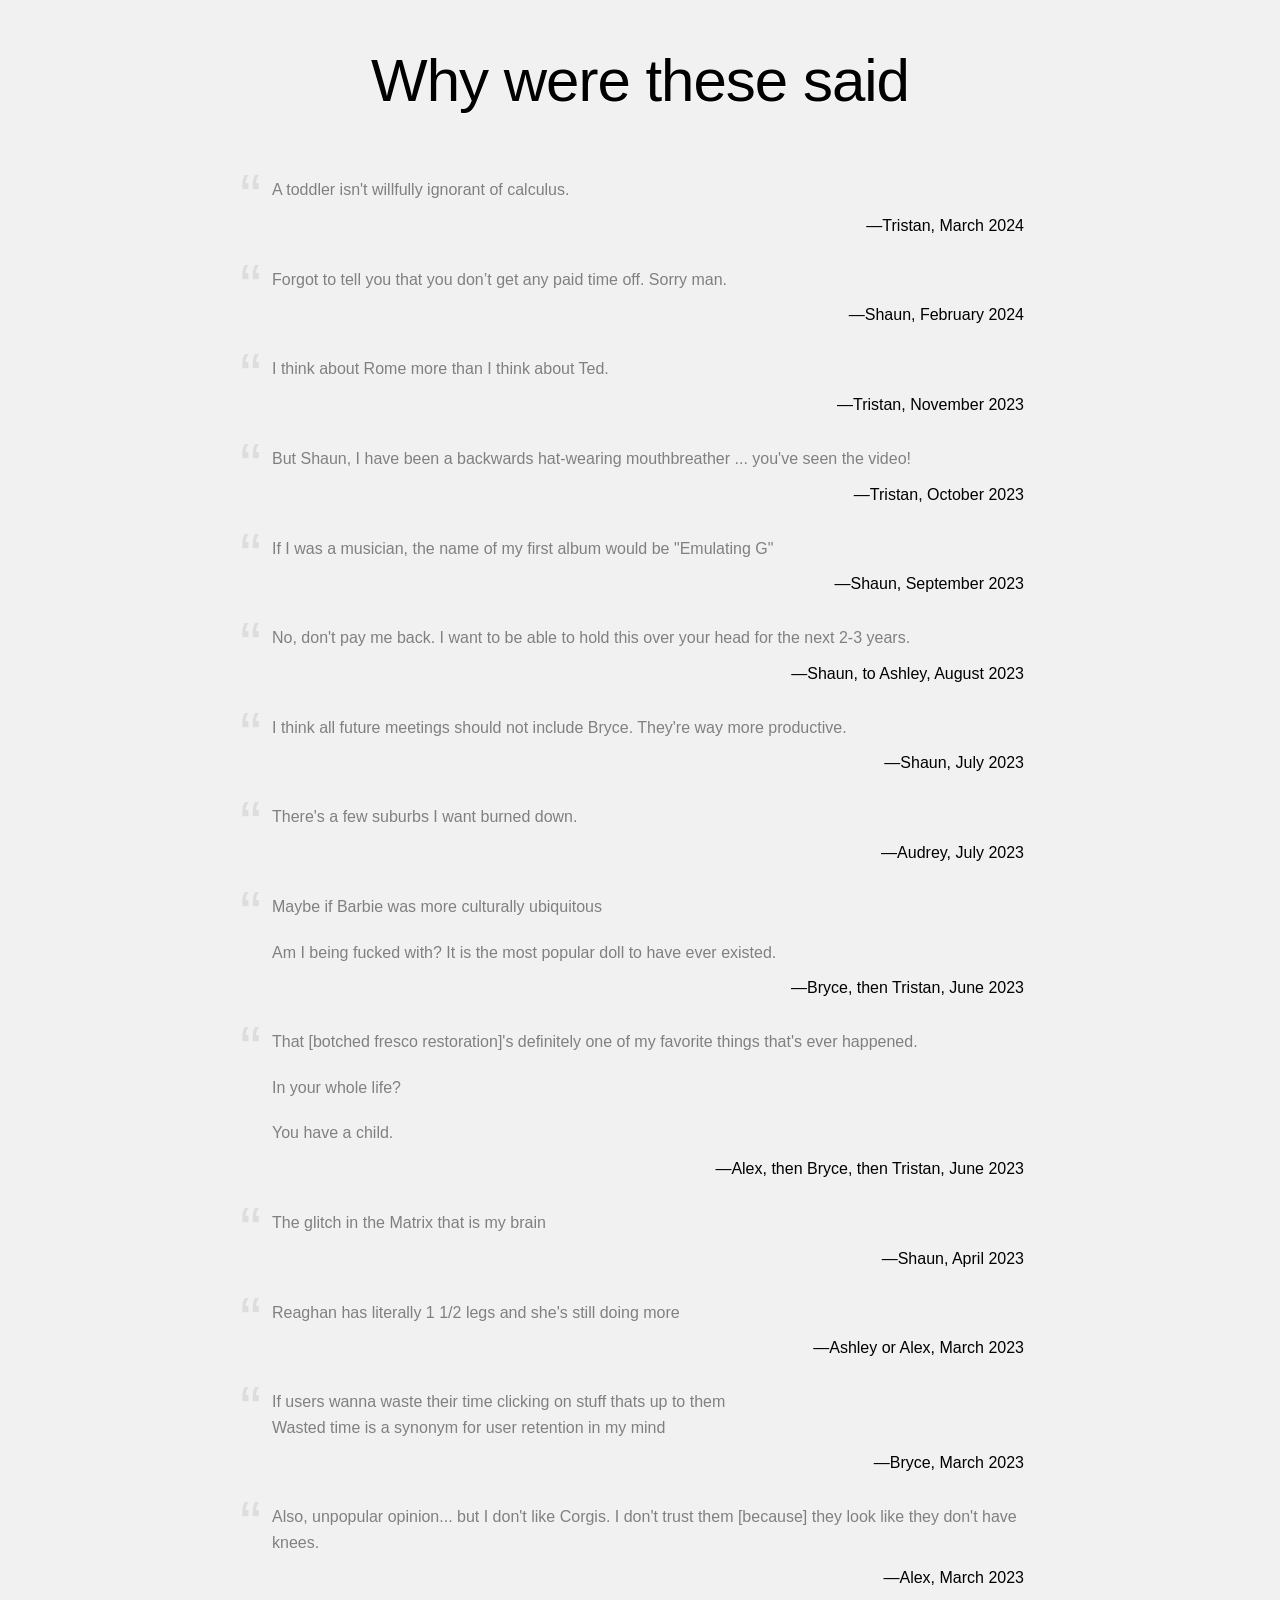
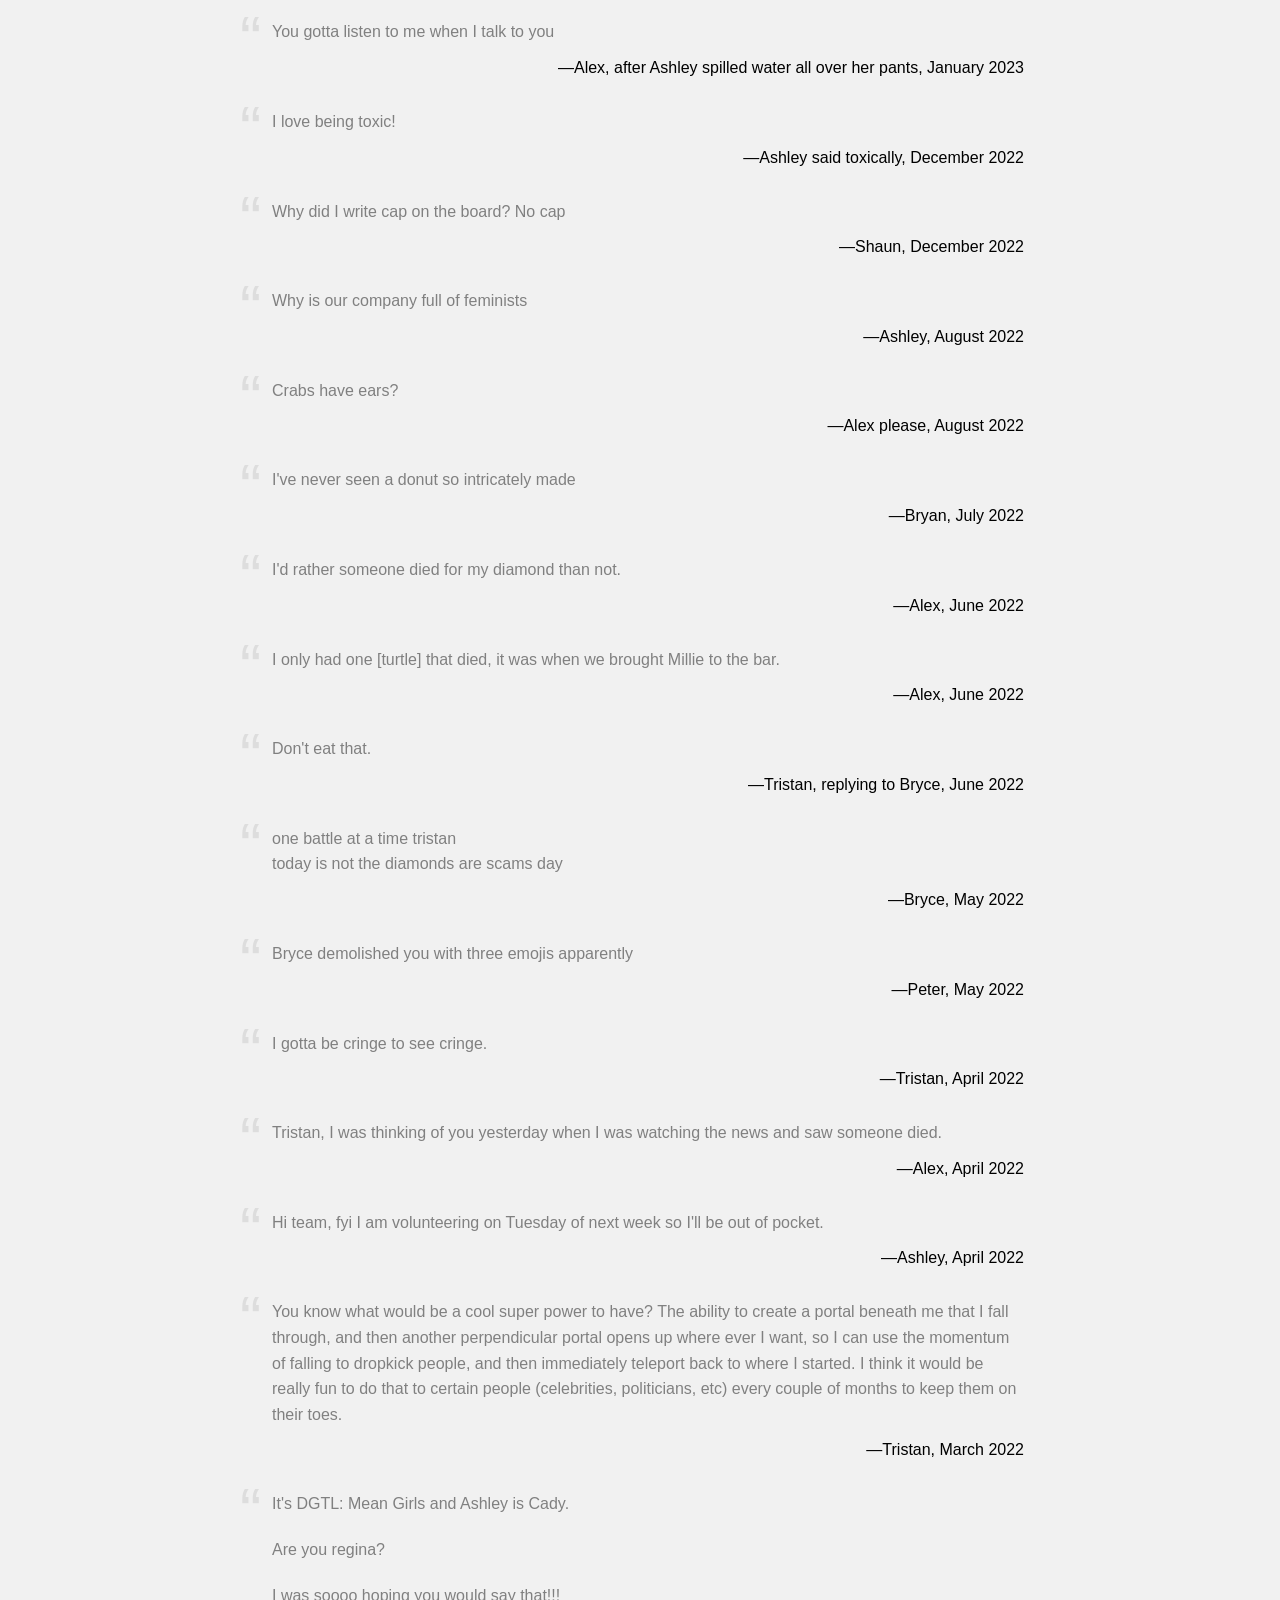
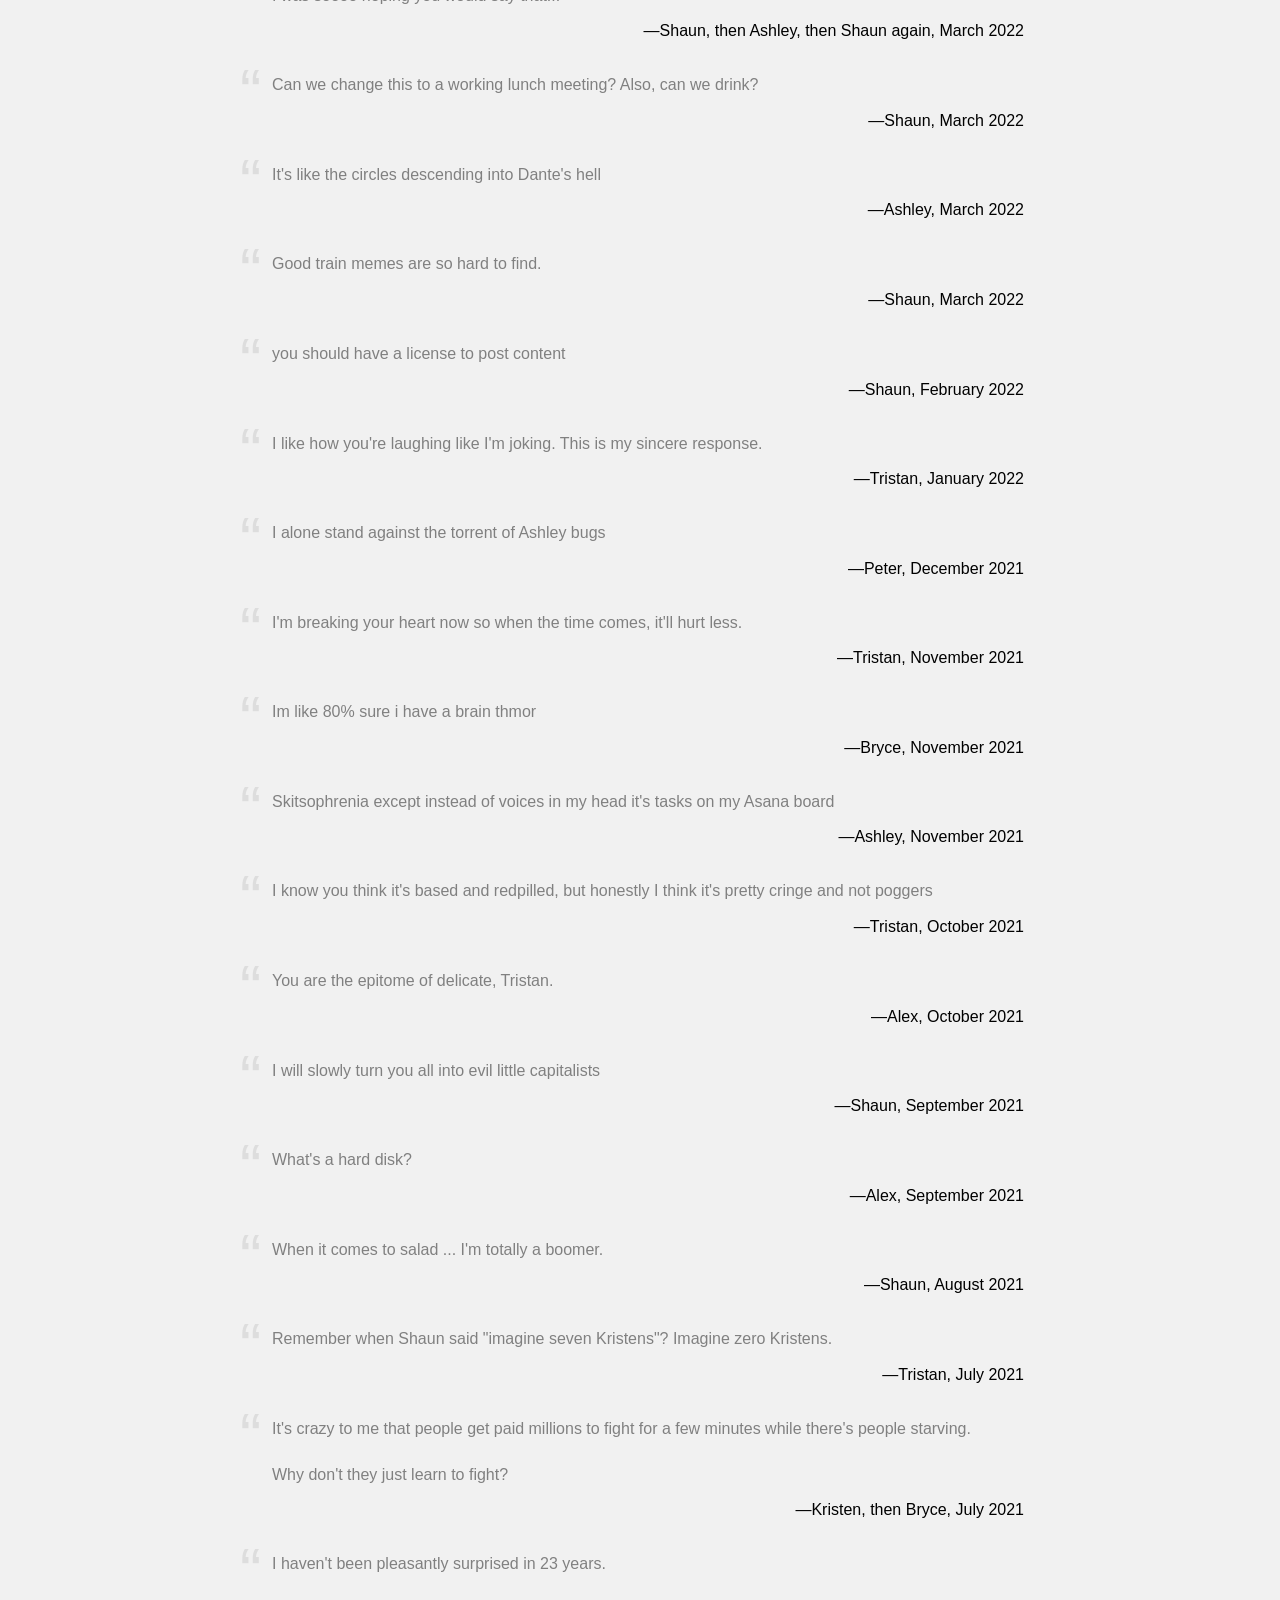
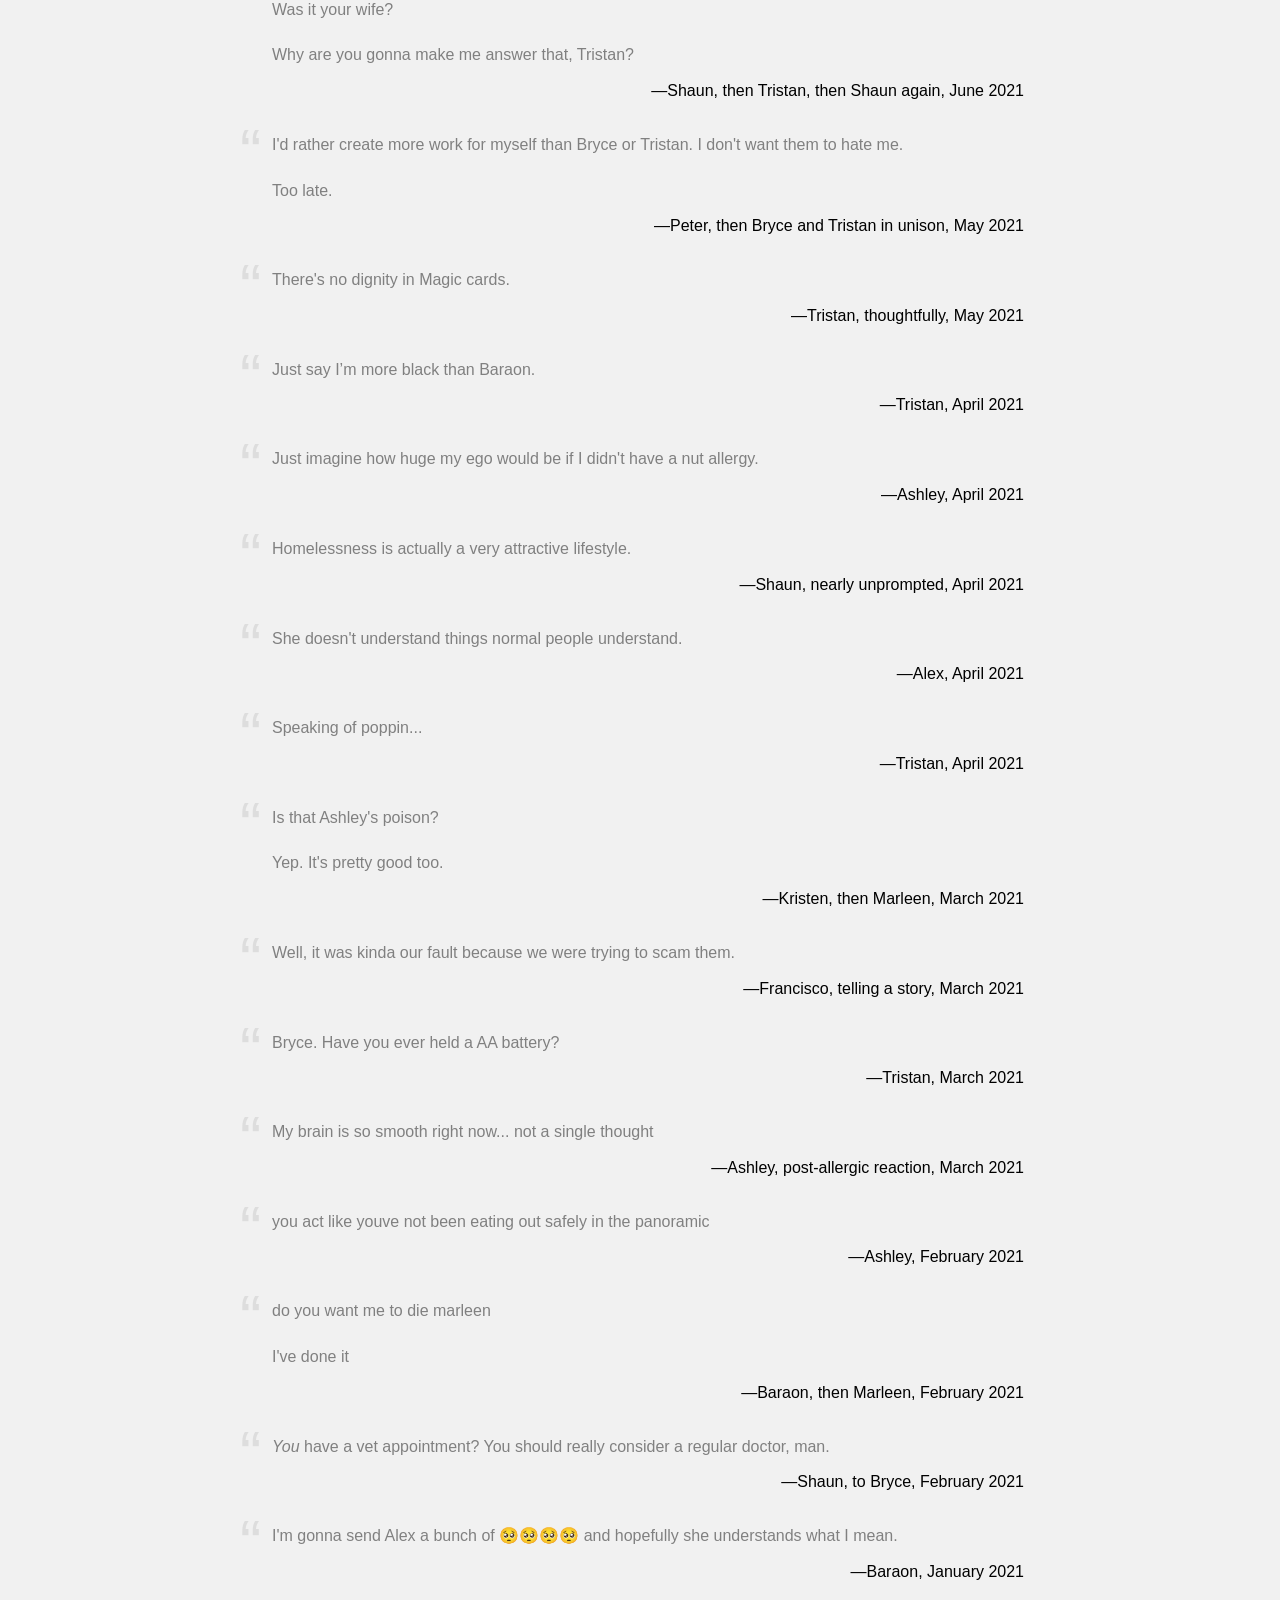
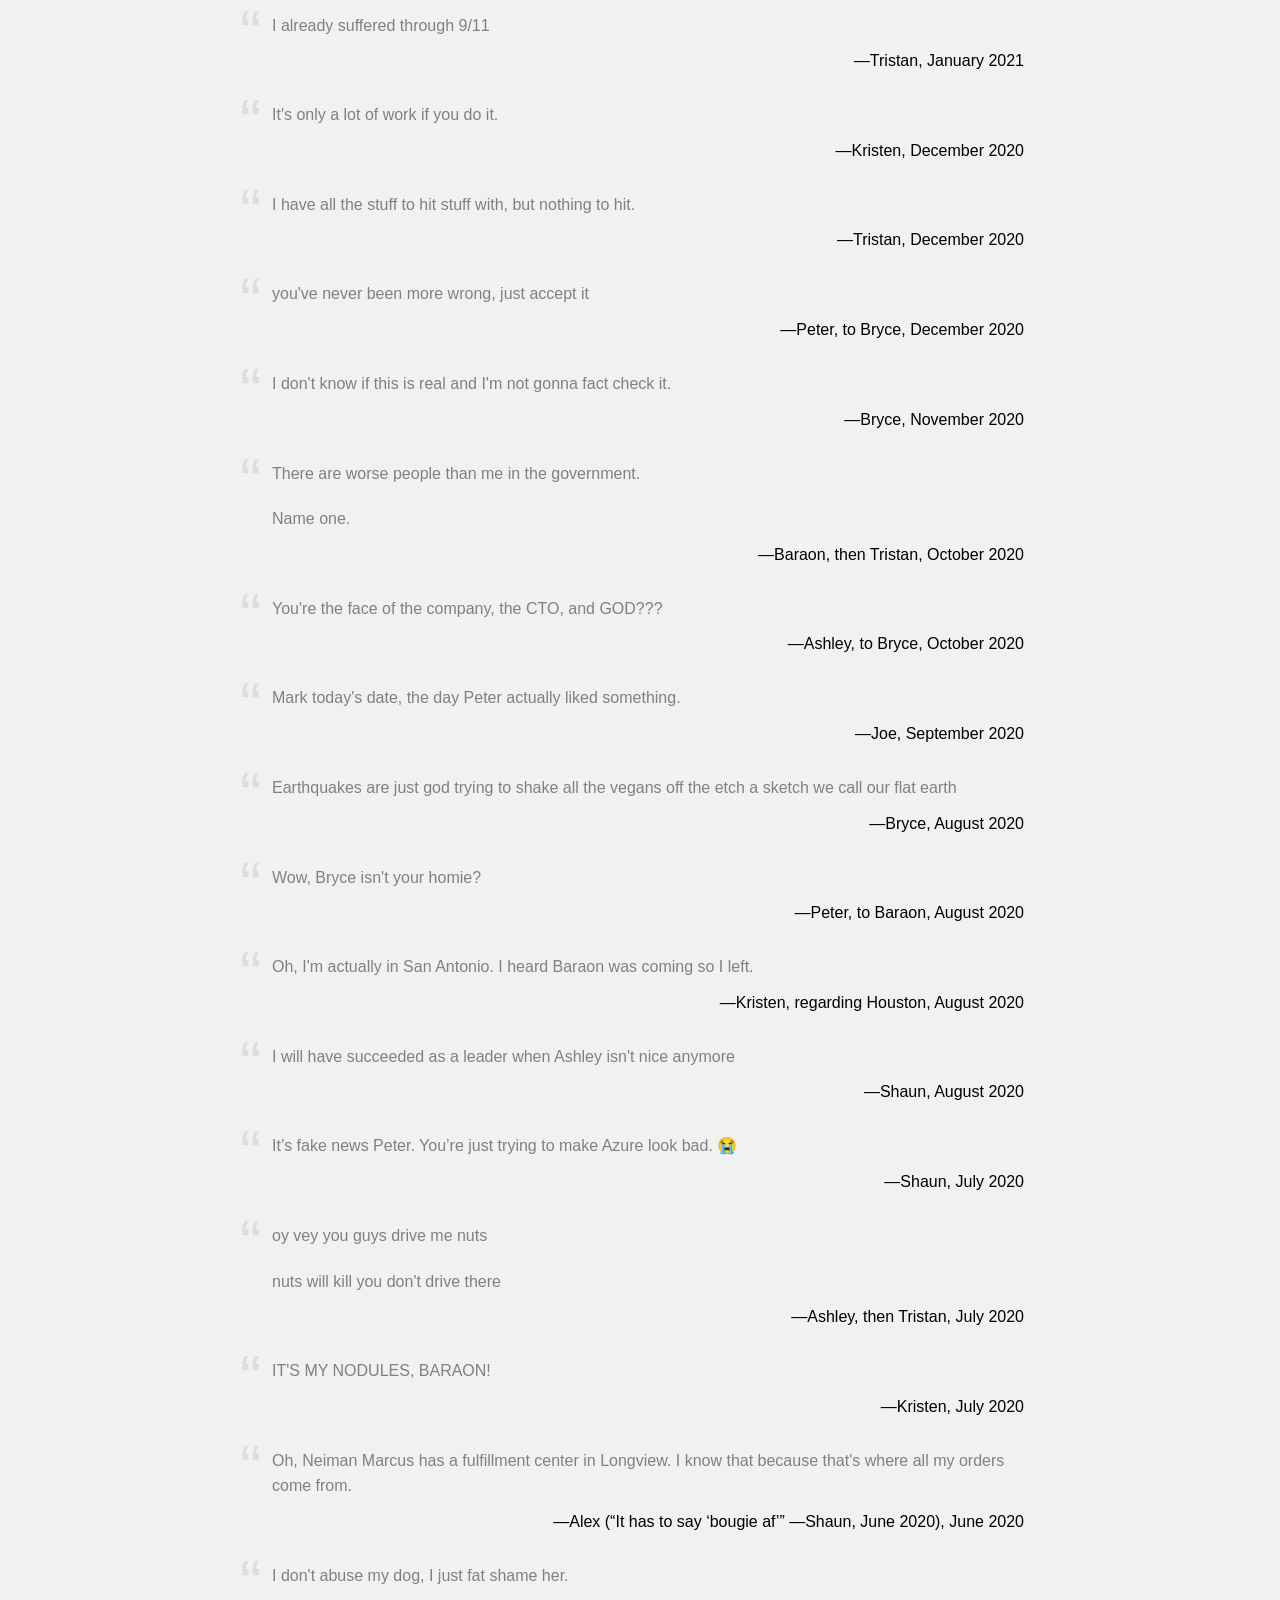
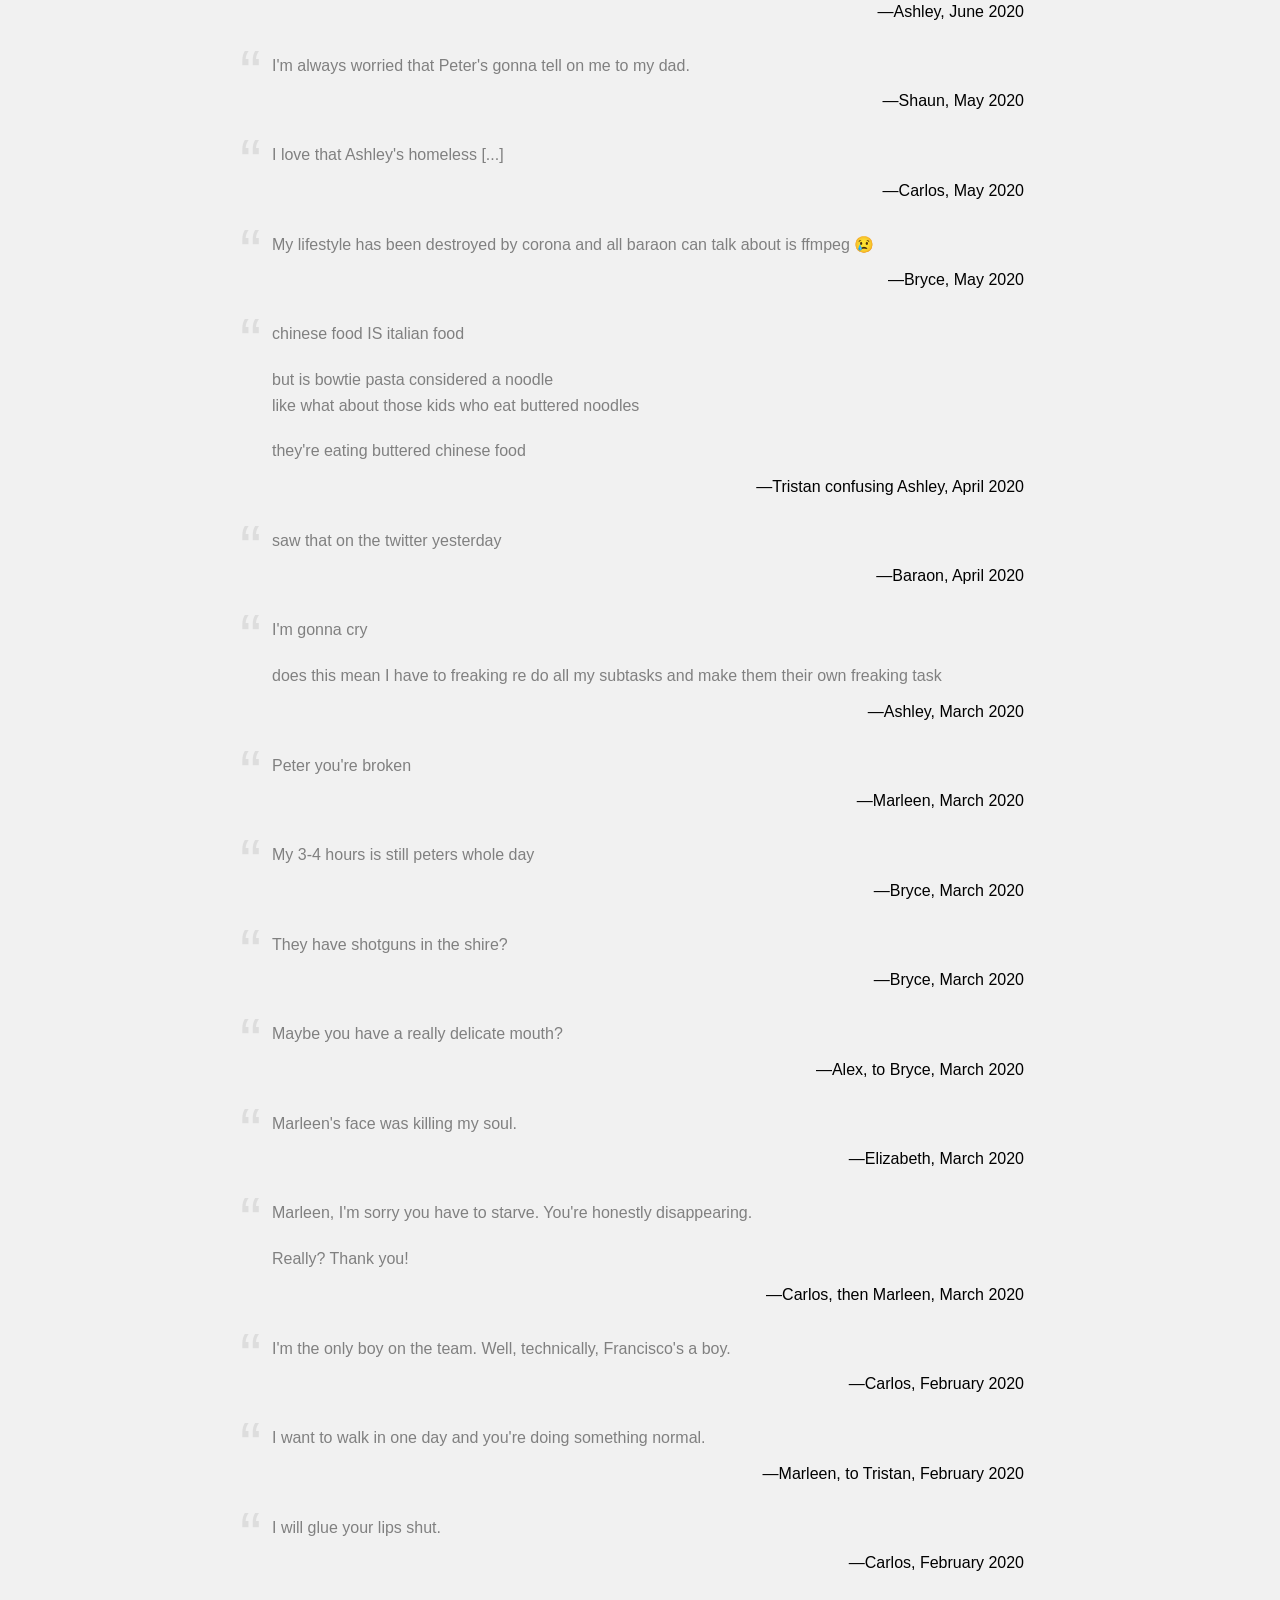
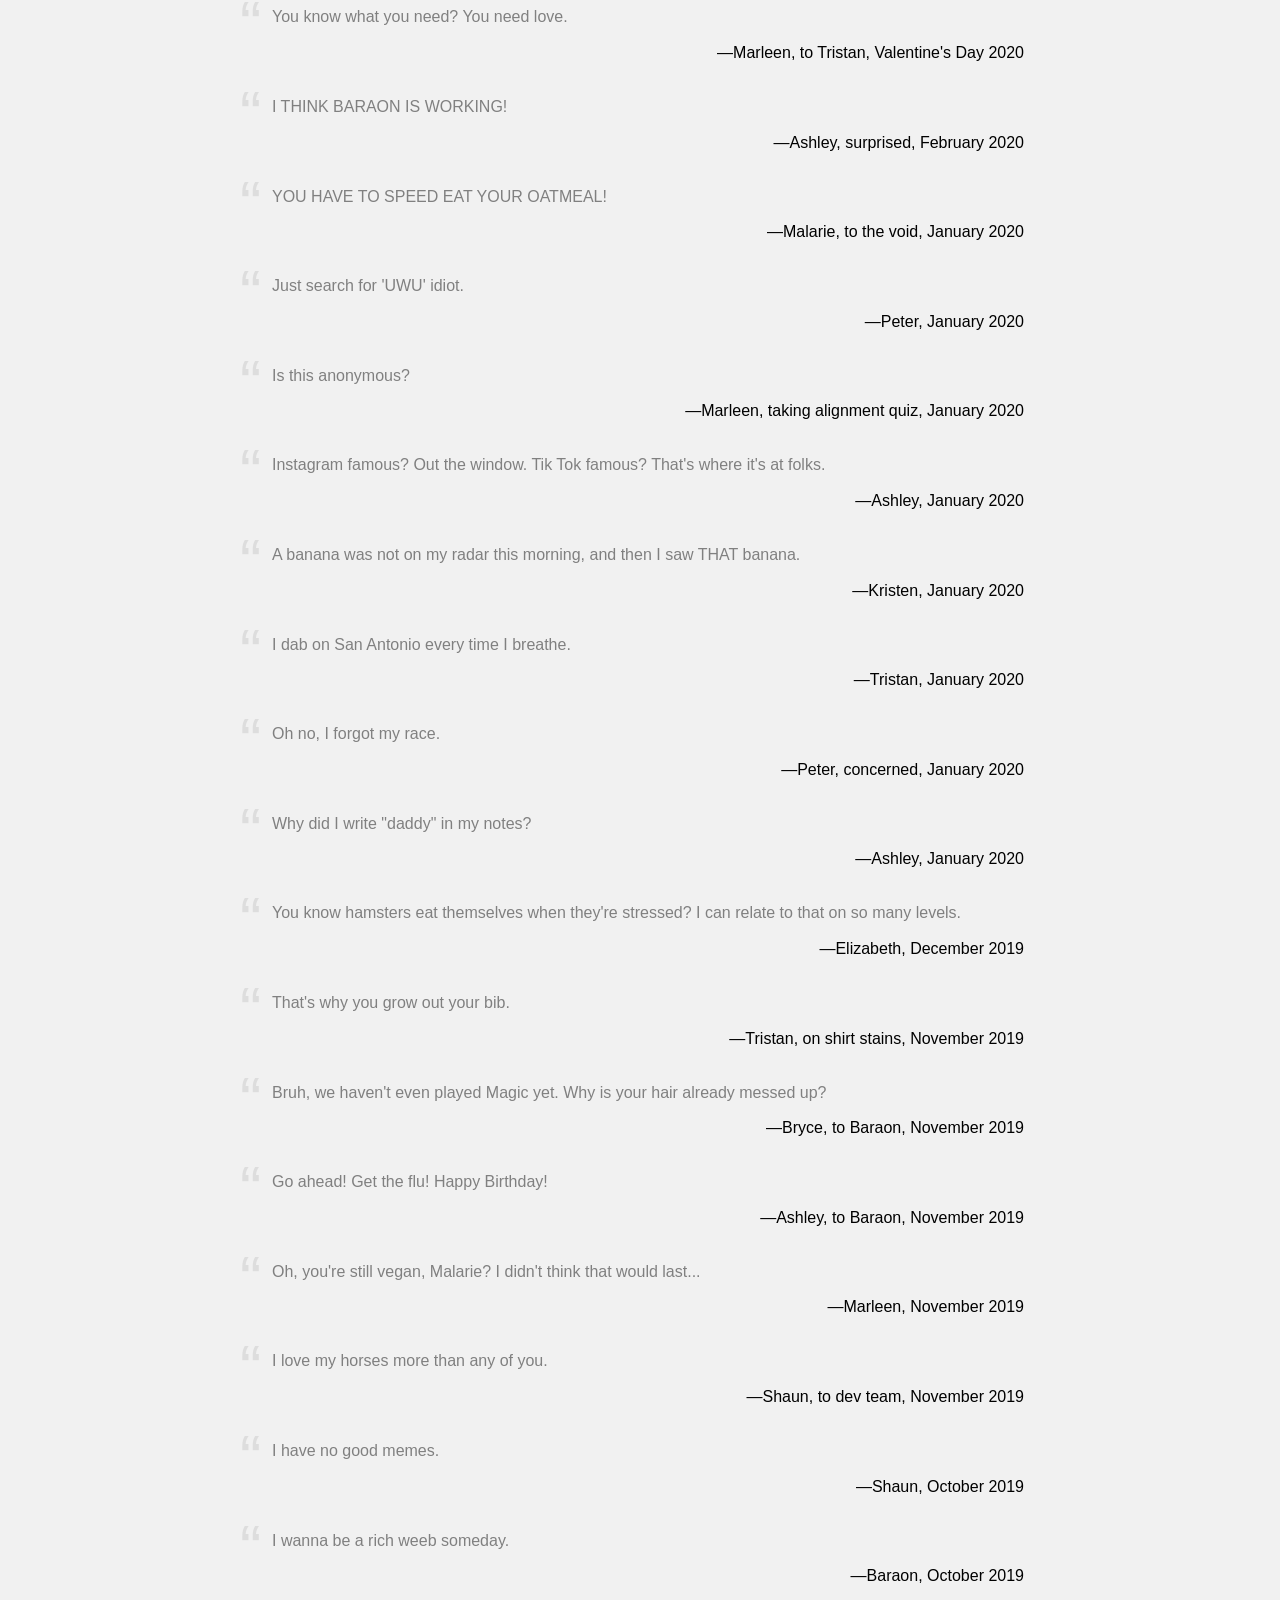
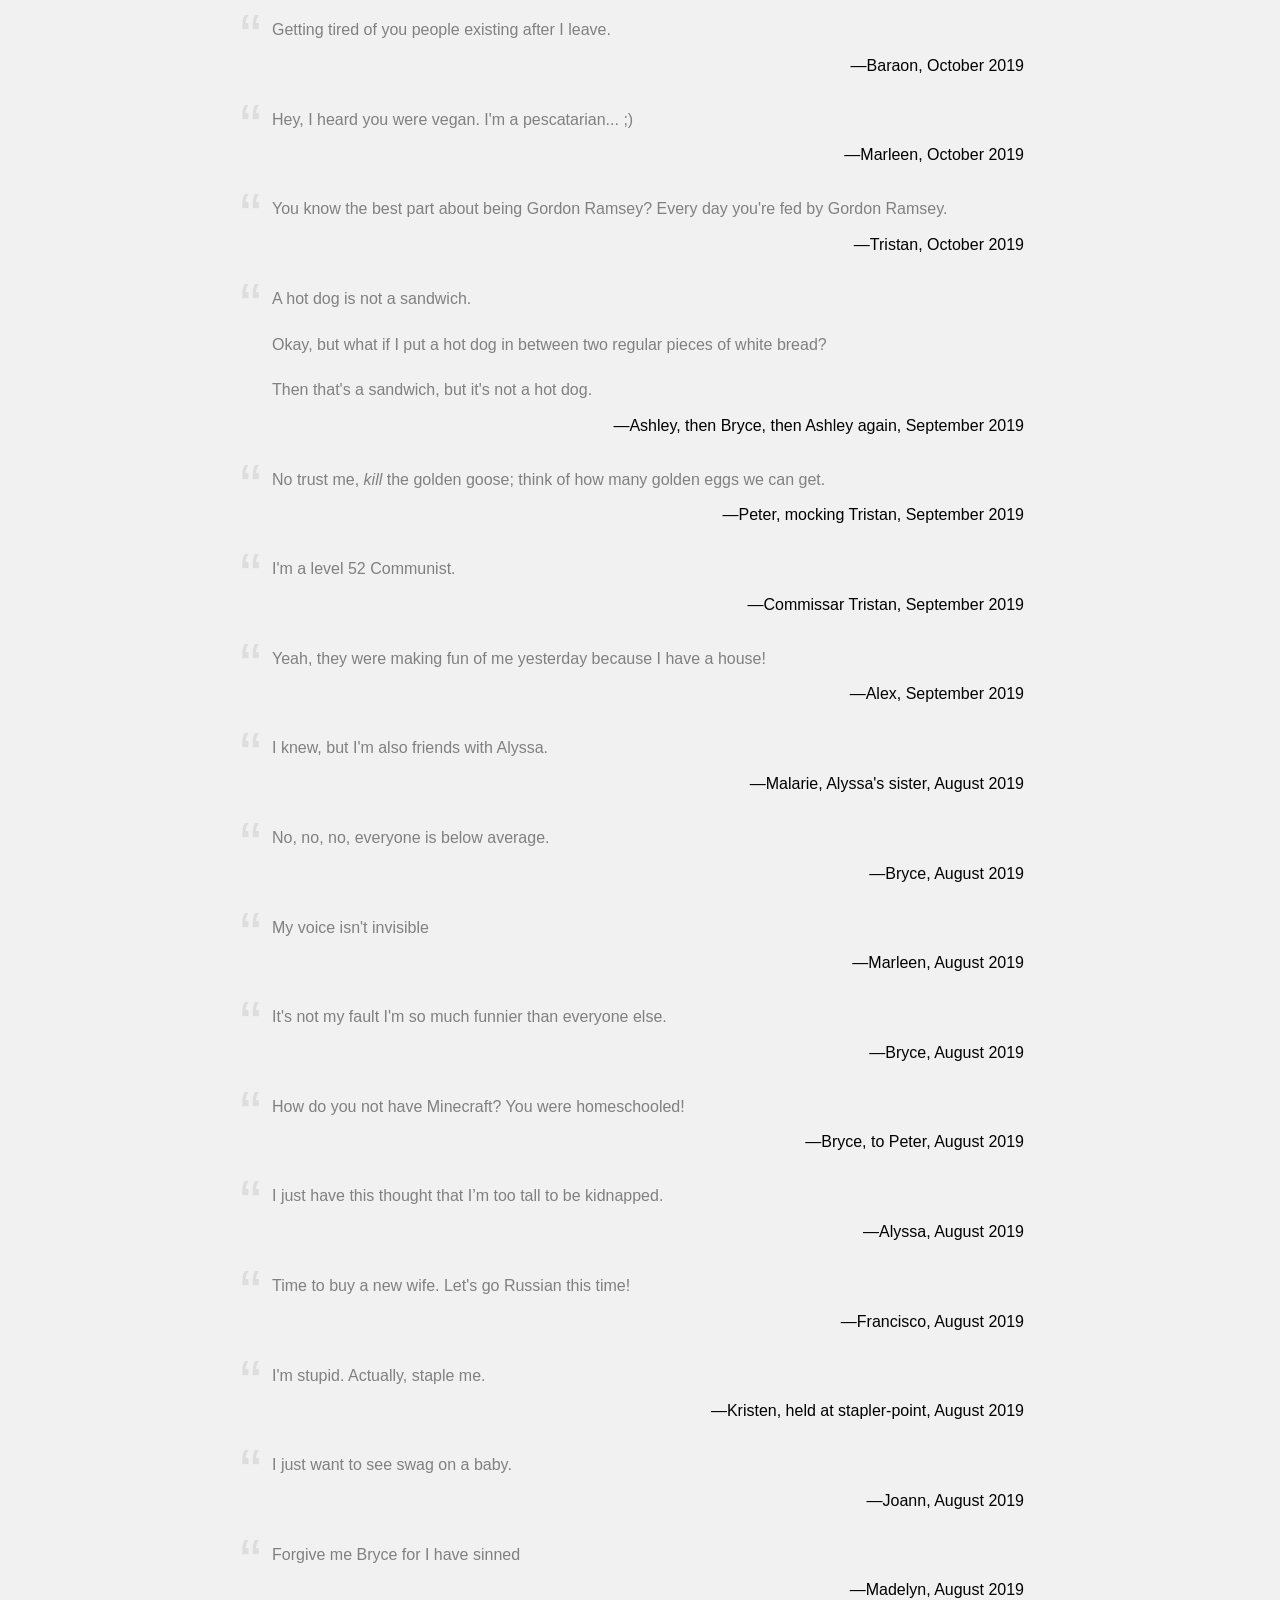
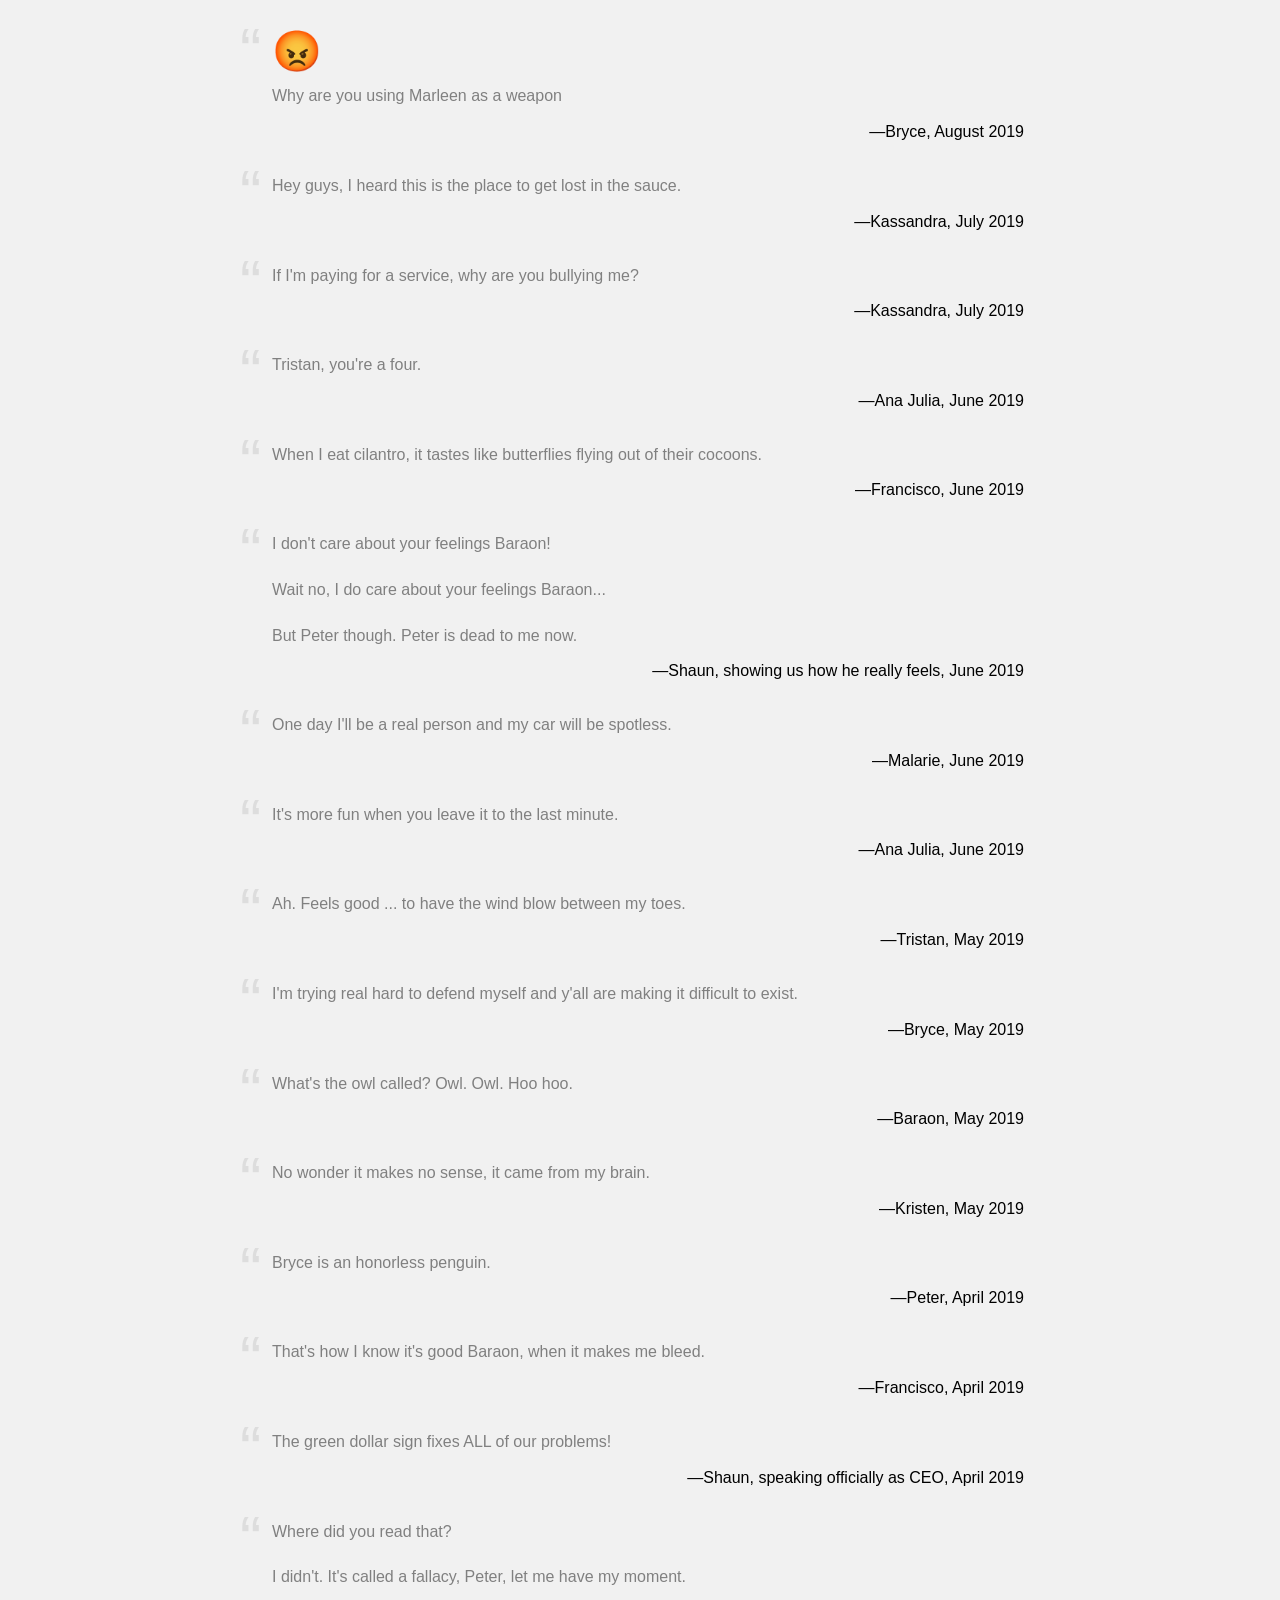
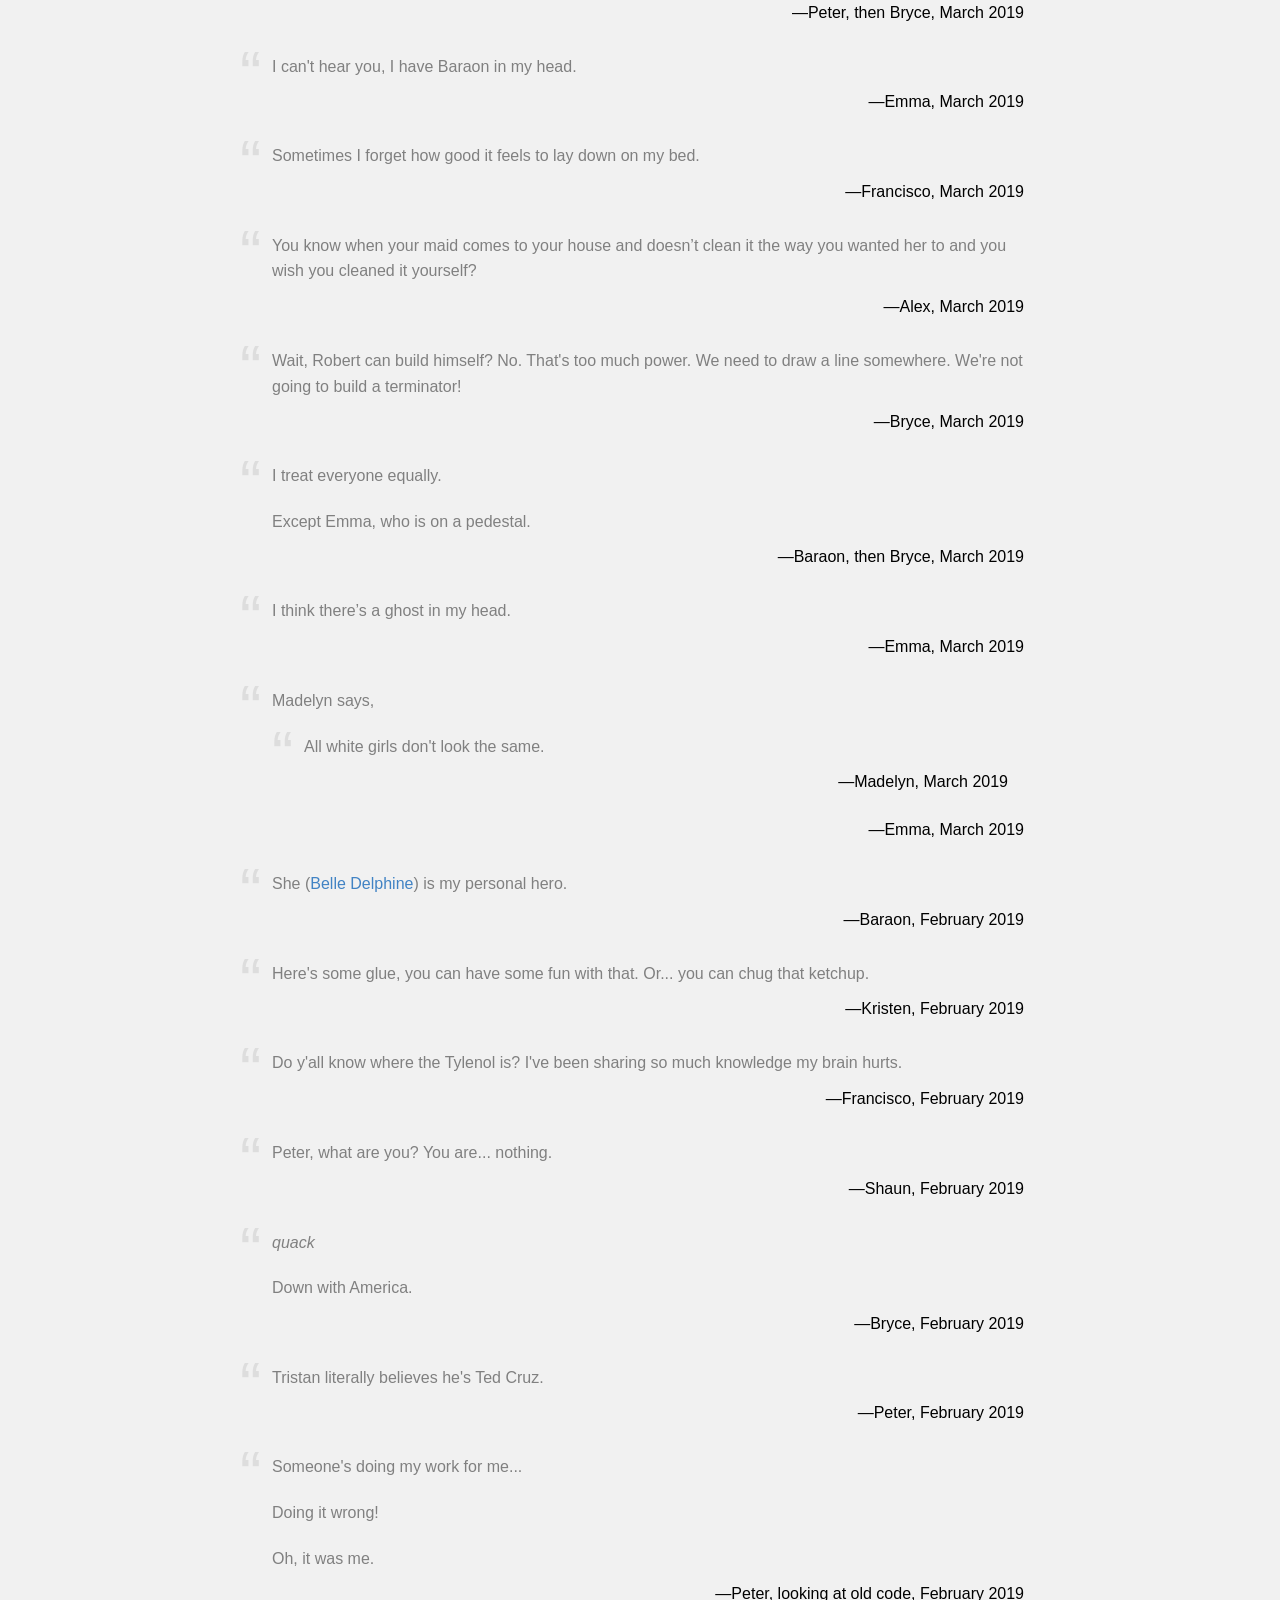
==== commit cf07171c: "toddler" ====
--- a/index.html
+++ b/index.html
@@ -10,6 +10,9 @@
 <body>
     <main>
         <h1><span>Why were these said</span></h1>
+        <blockquote cite="Tristan, March 2024">
+            <p>A toddler isn't willfully ignorant of calculus.</p>
+        </blockquote>
         <blockquote cite="Shaun, February 2024">
             <p>Forgot to tell you that you don’t get any paid time off. Sorry man.</p>
         </blockquote>
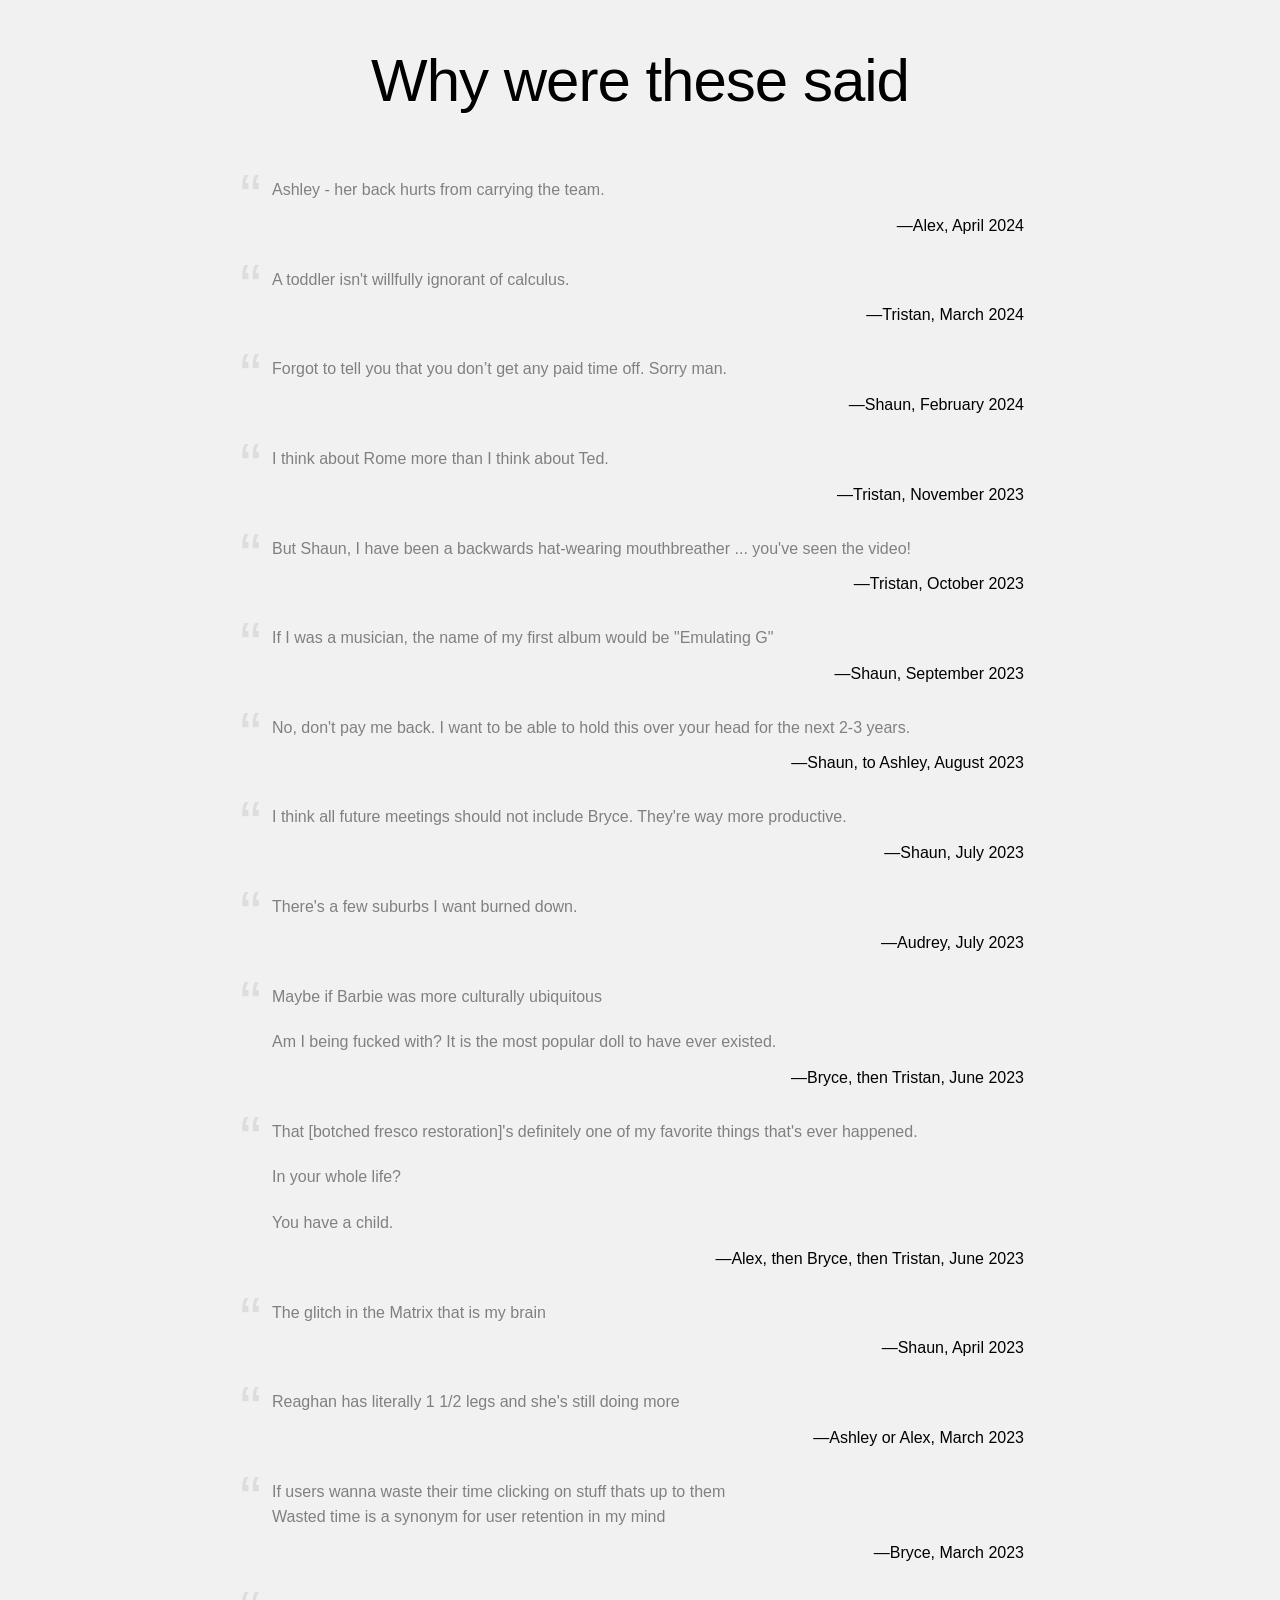
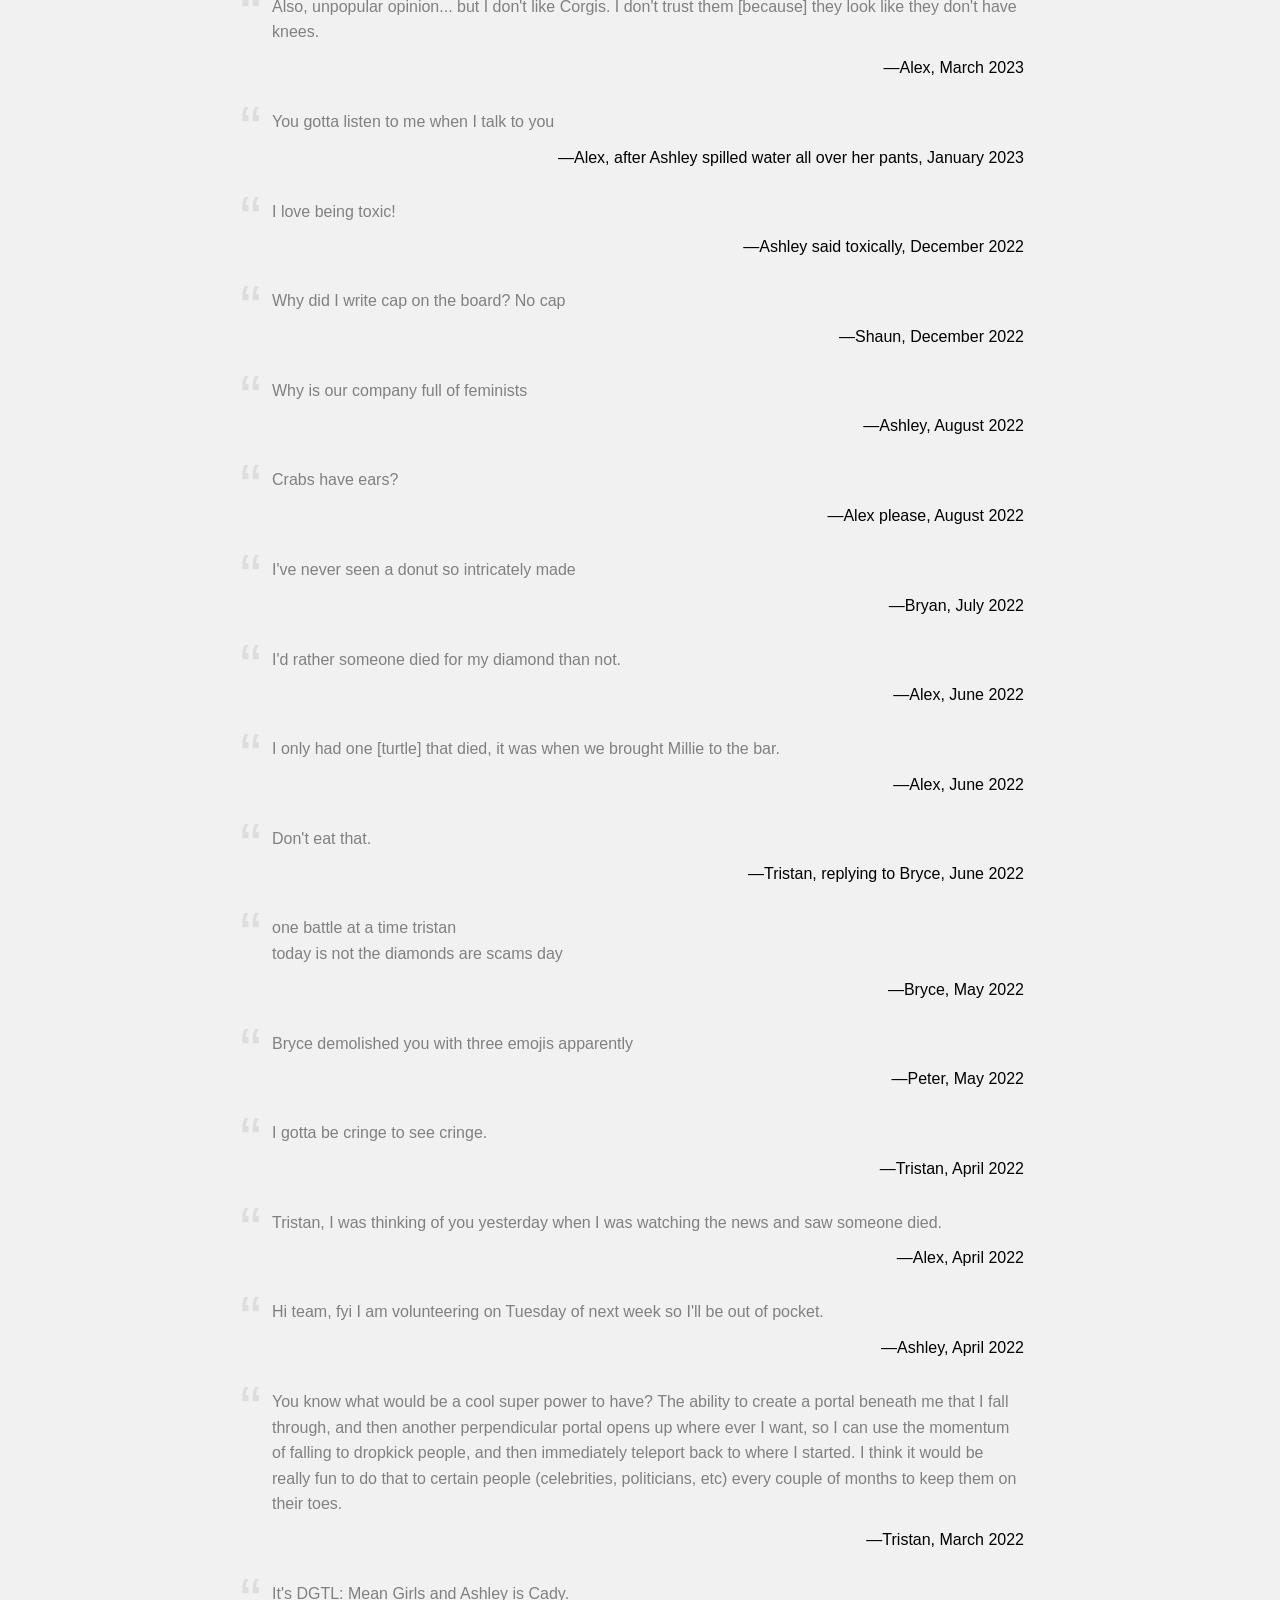
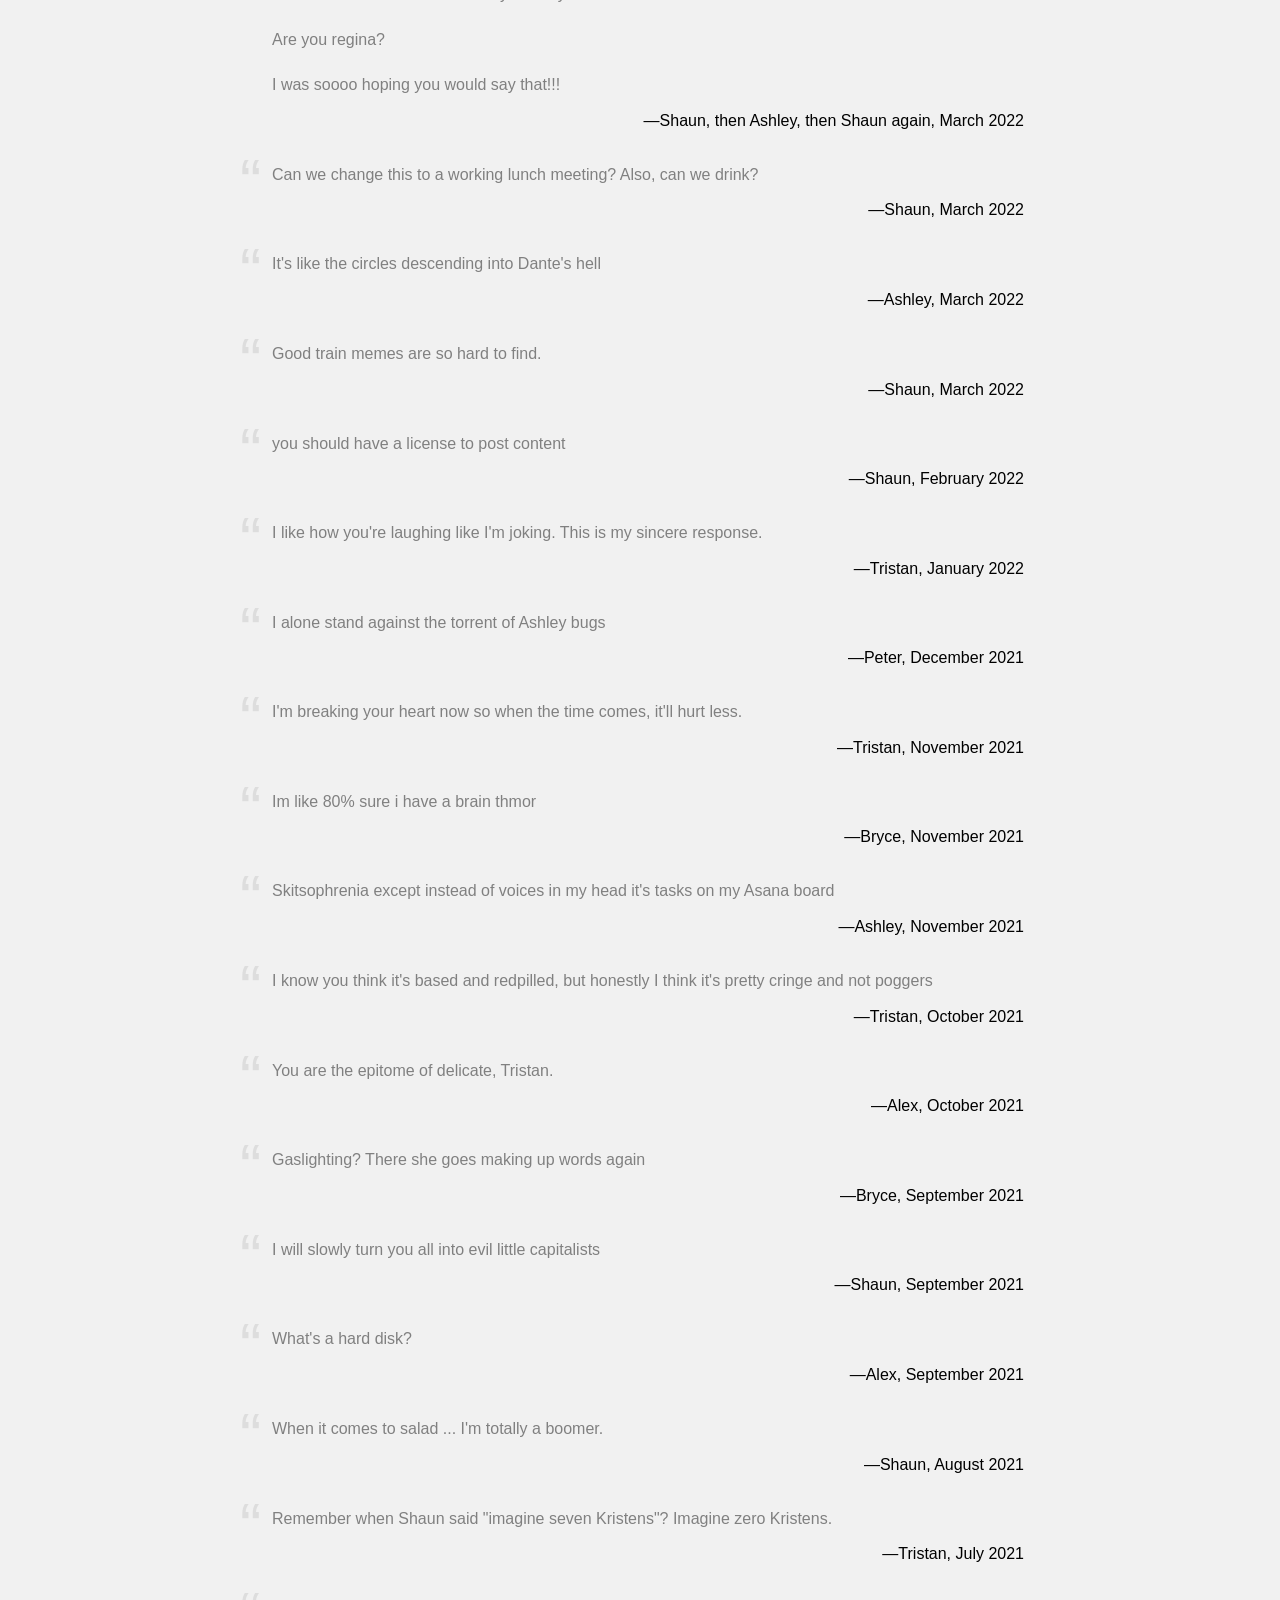
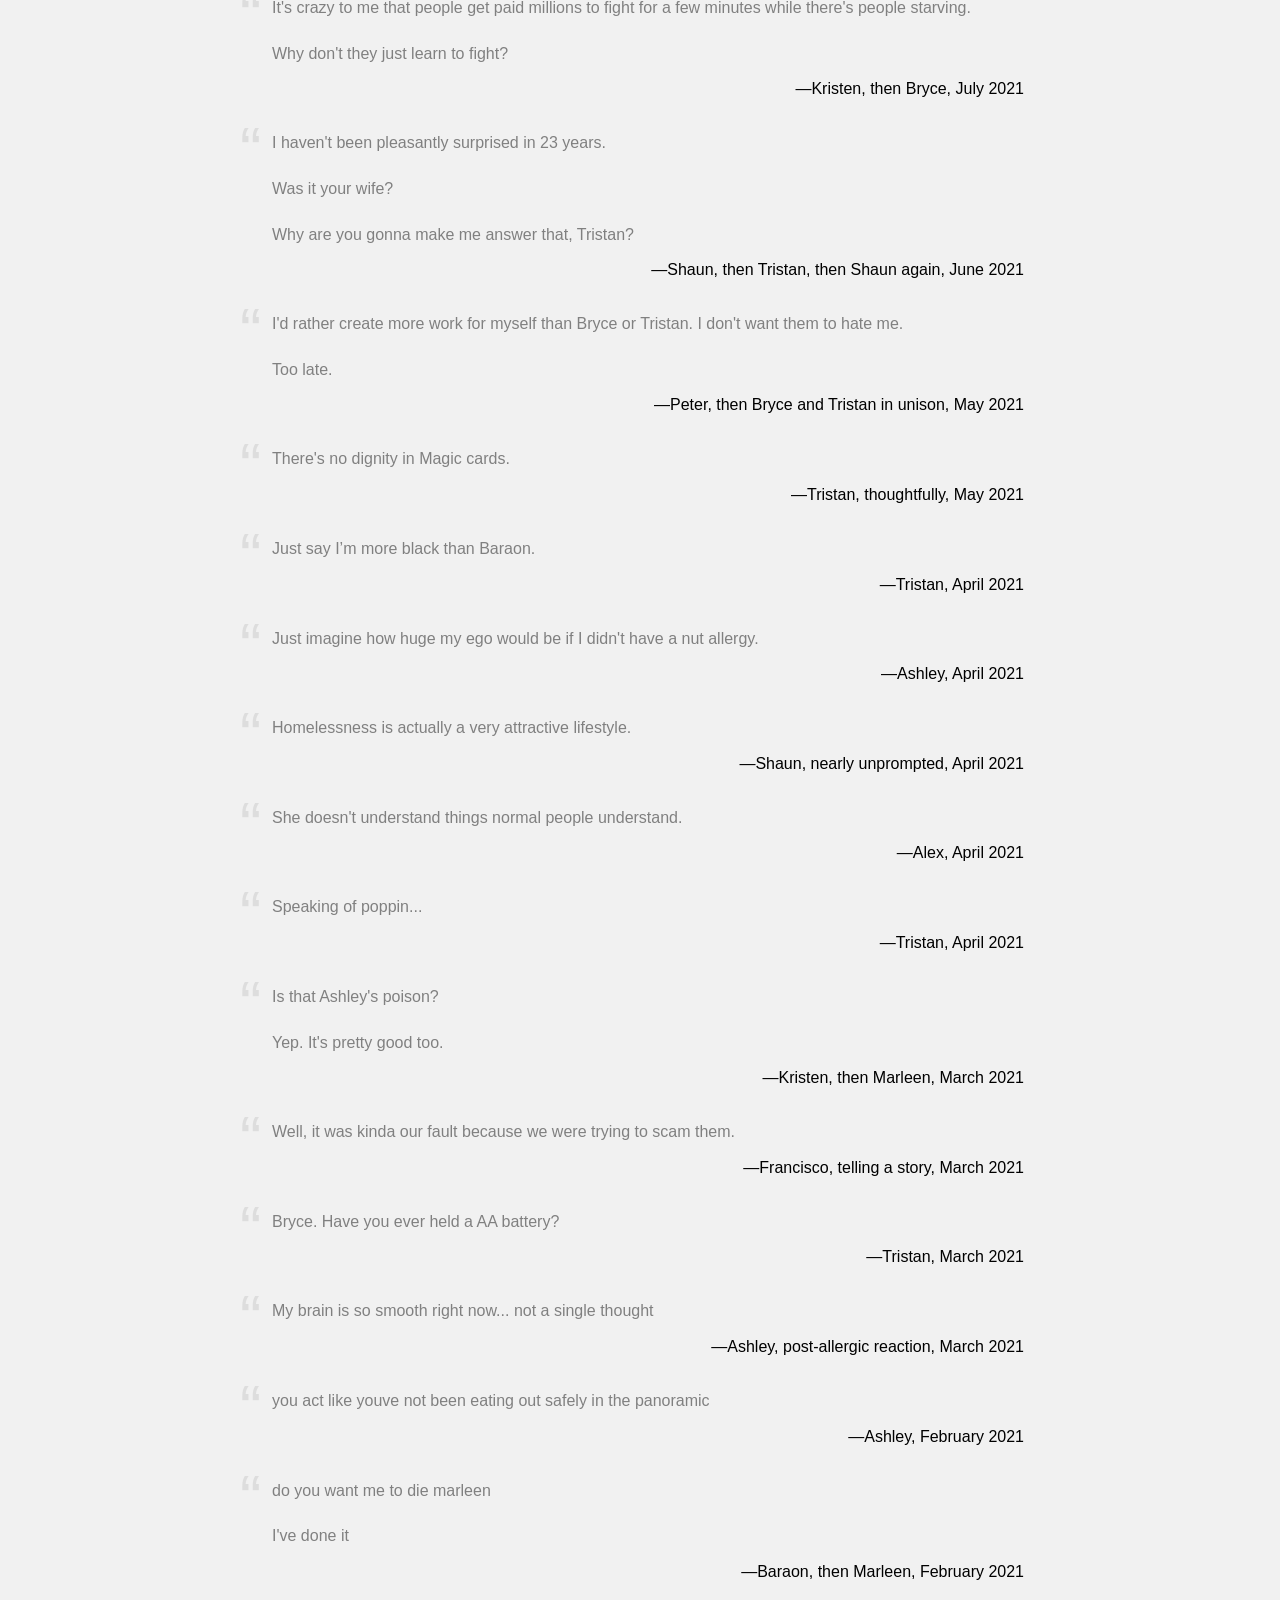
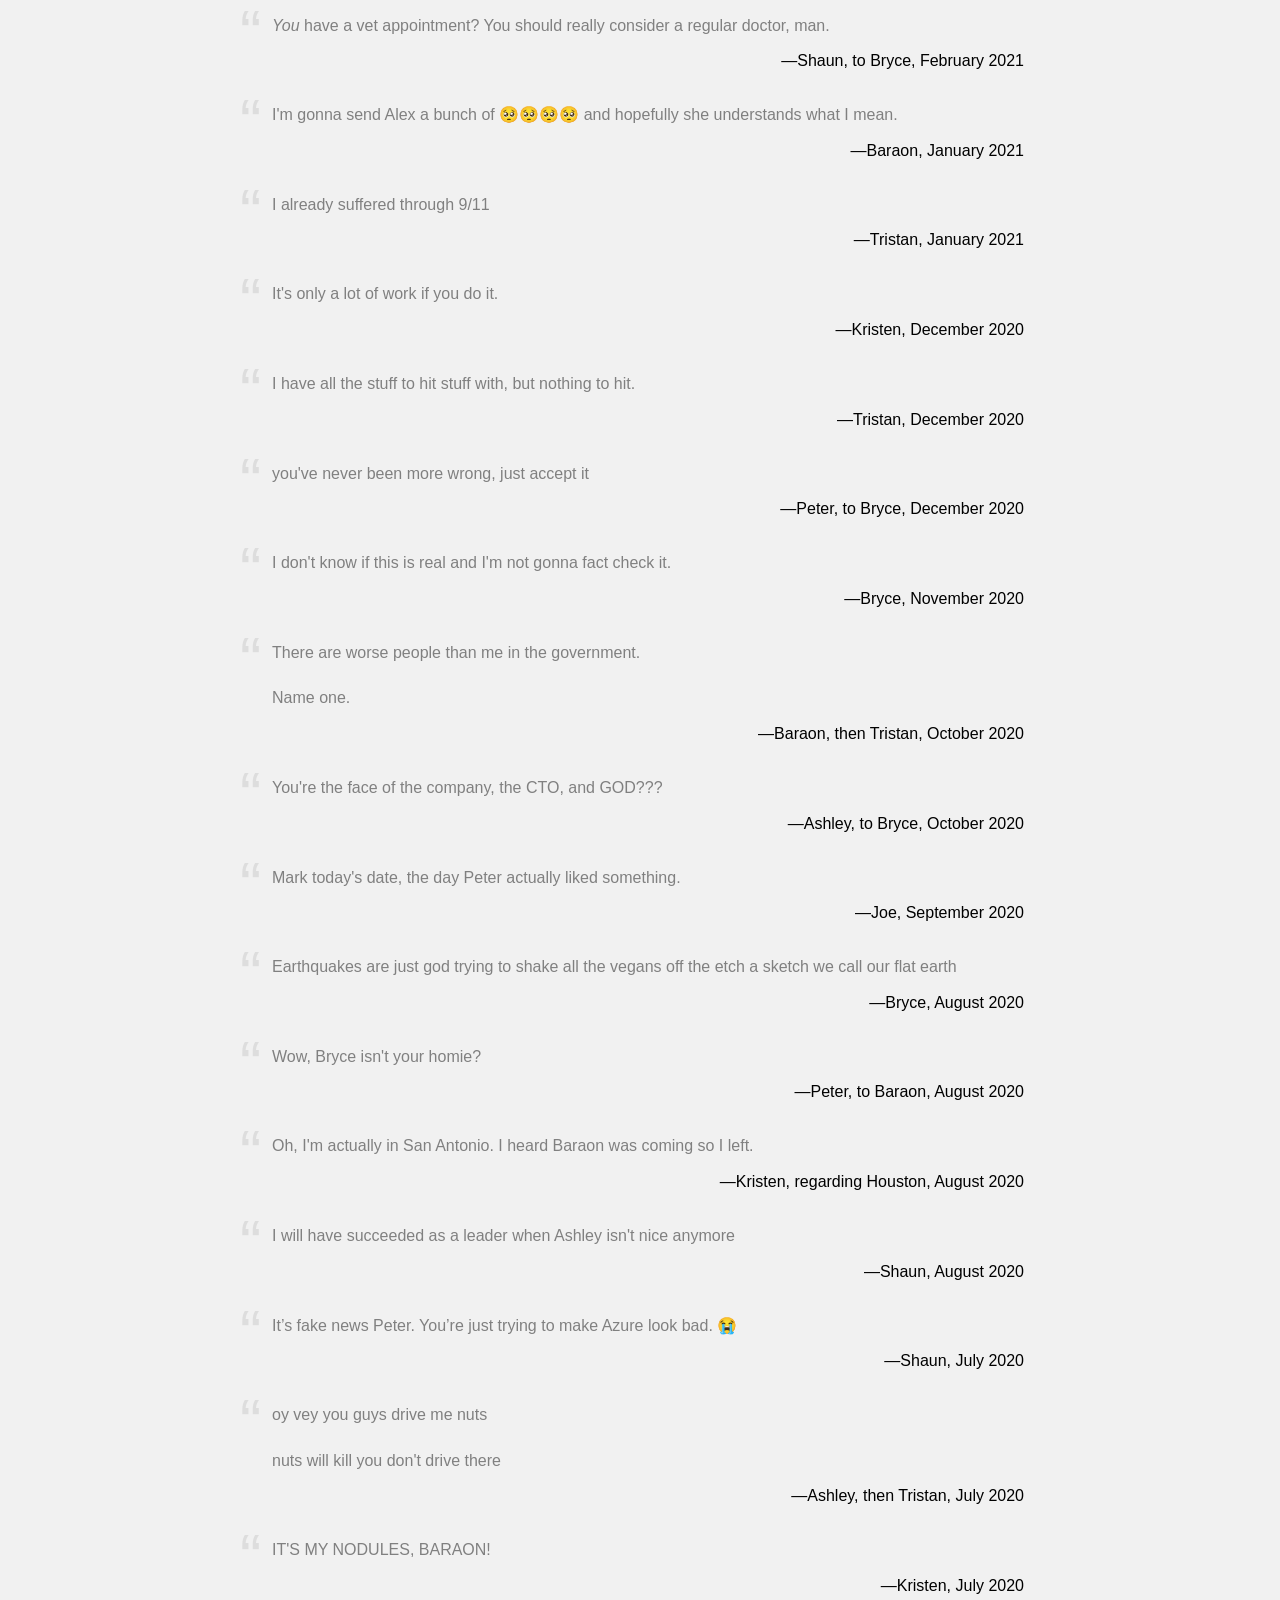
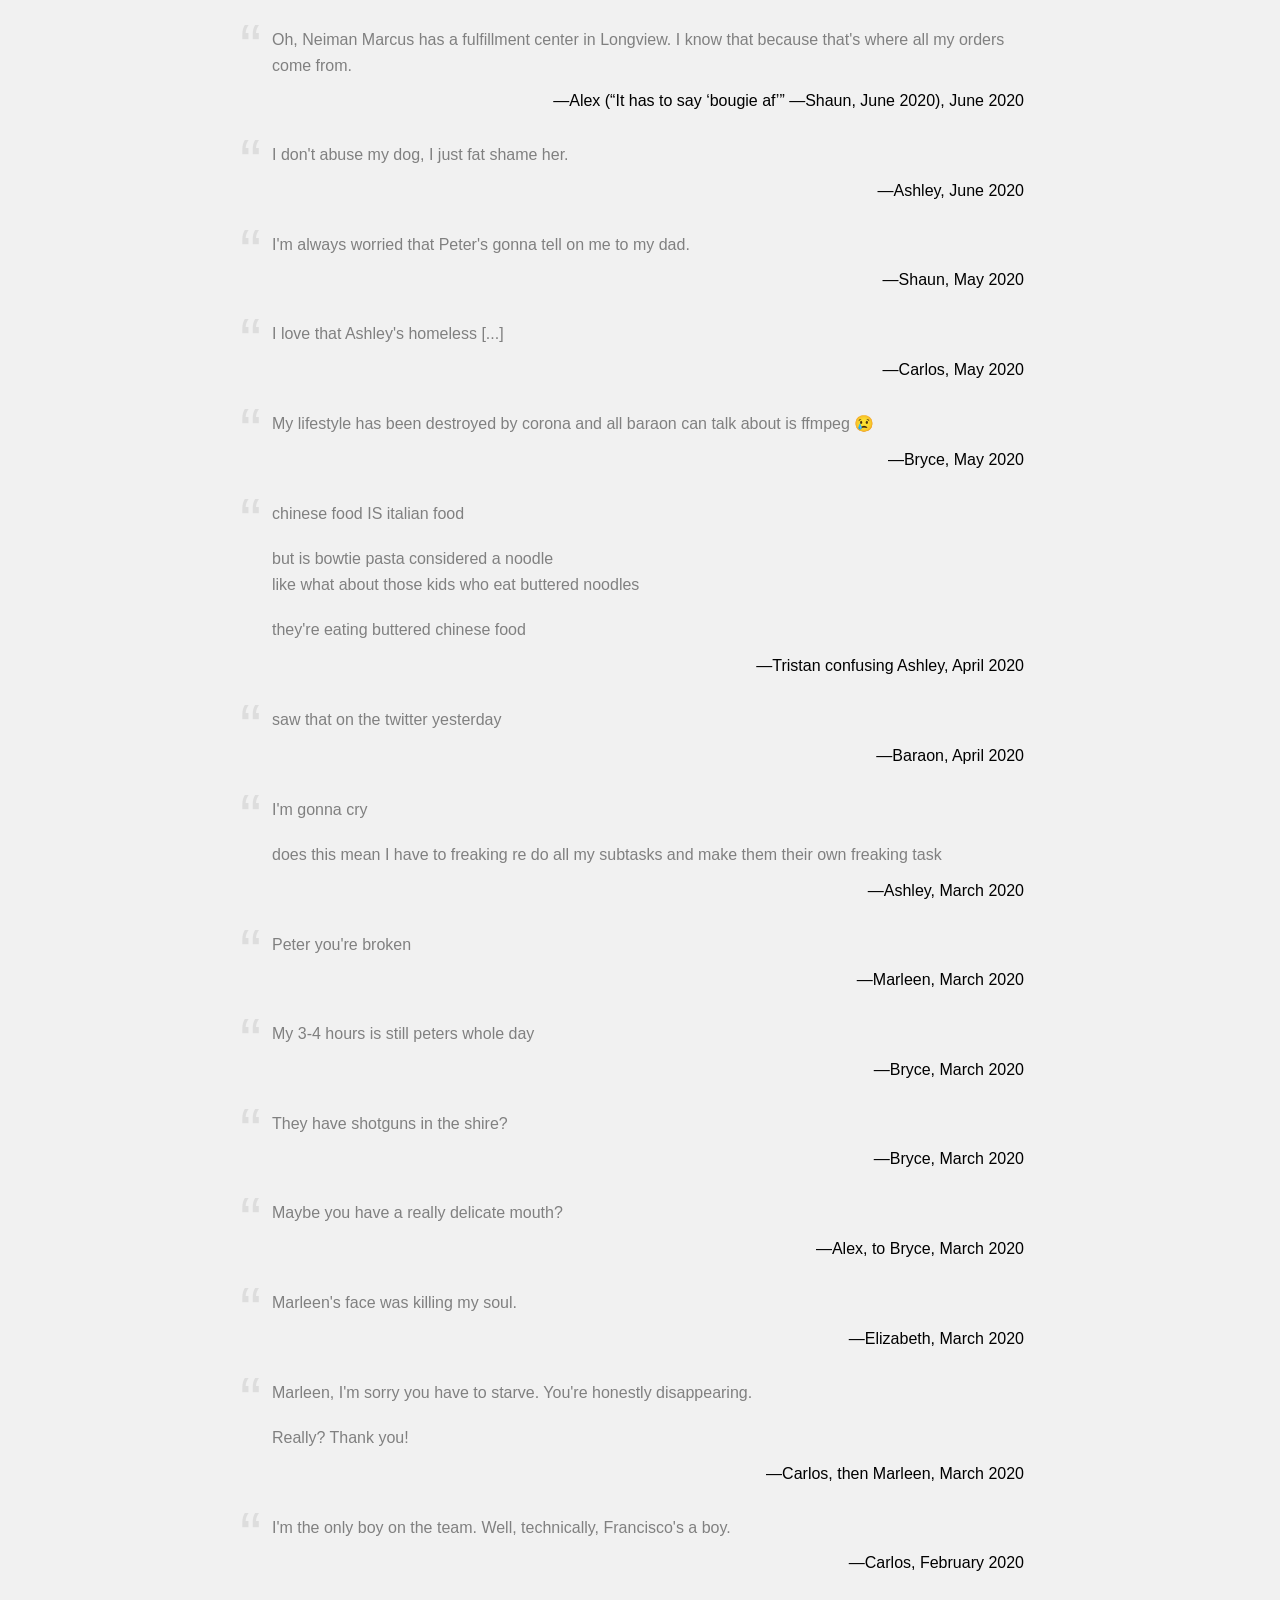
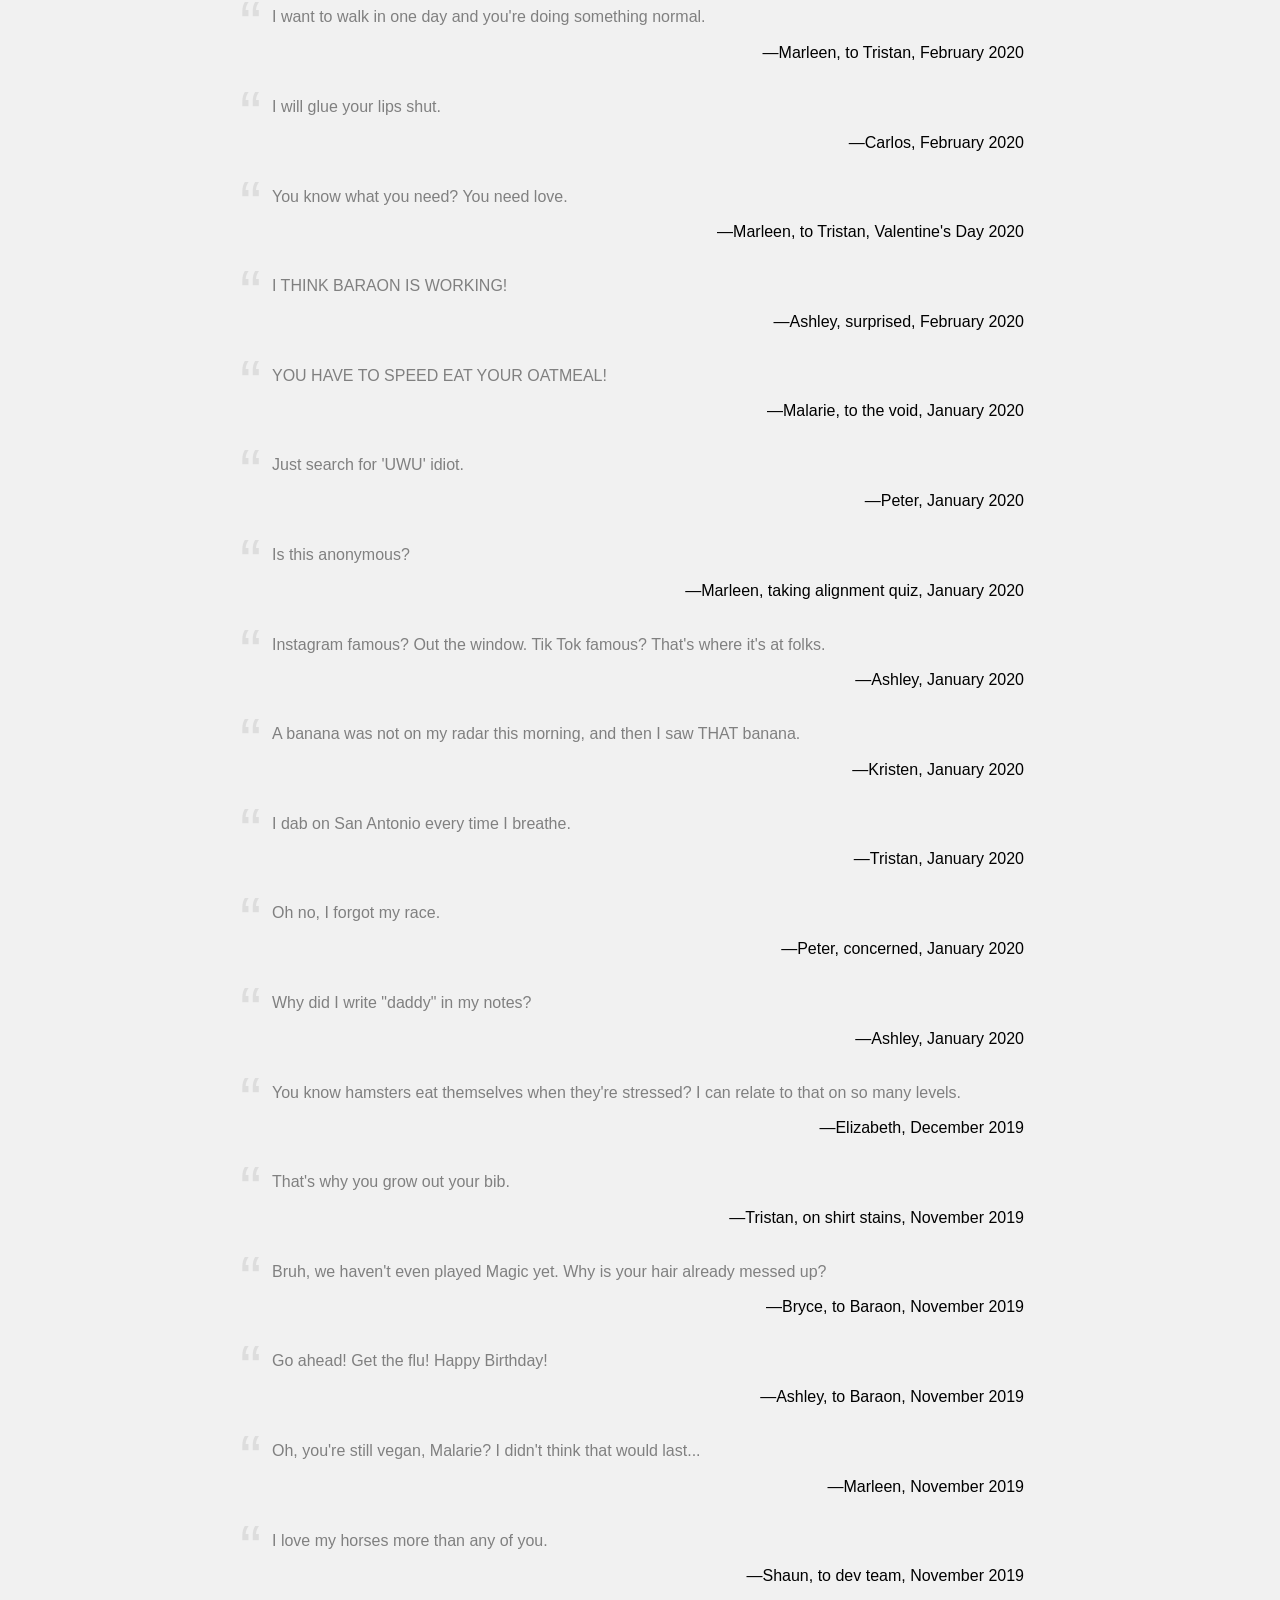
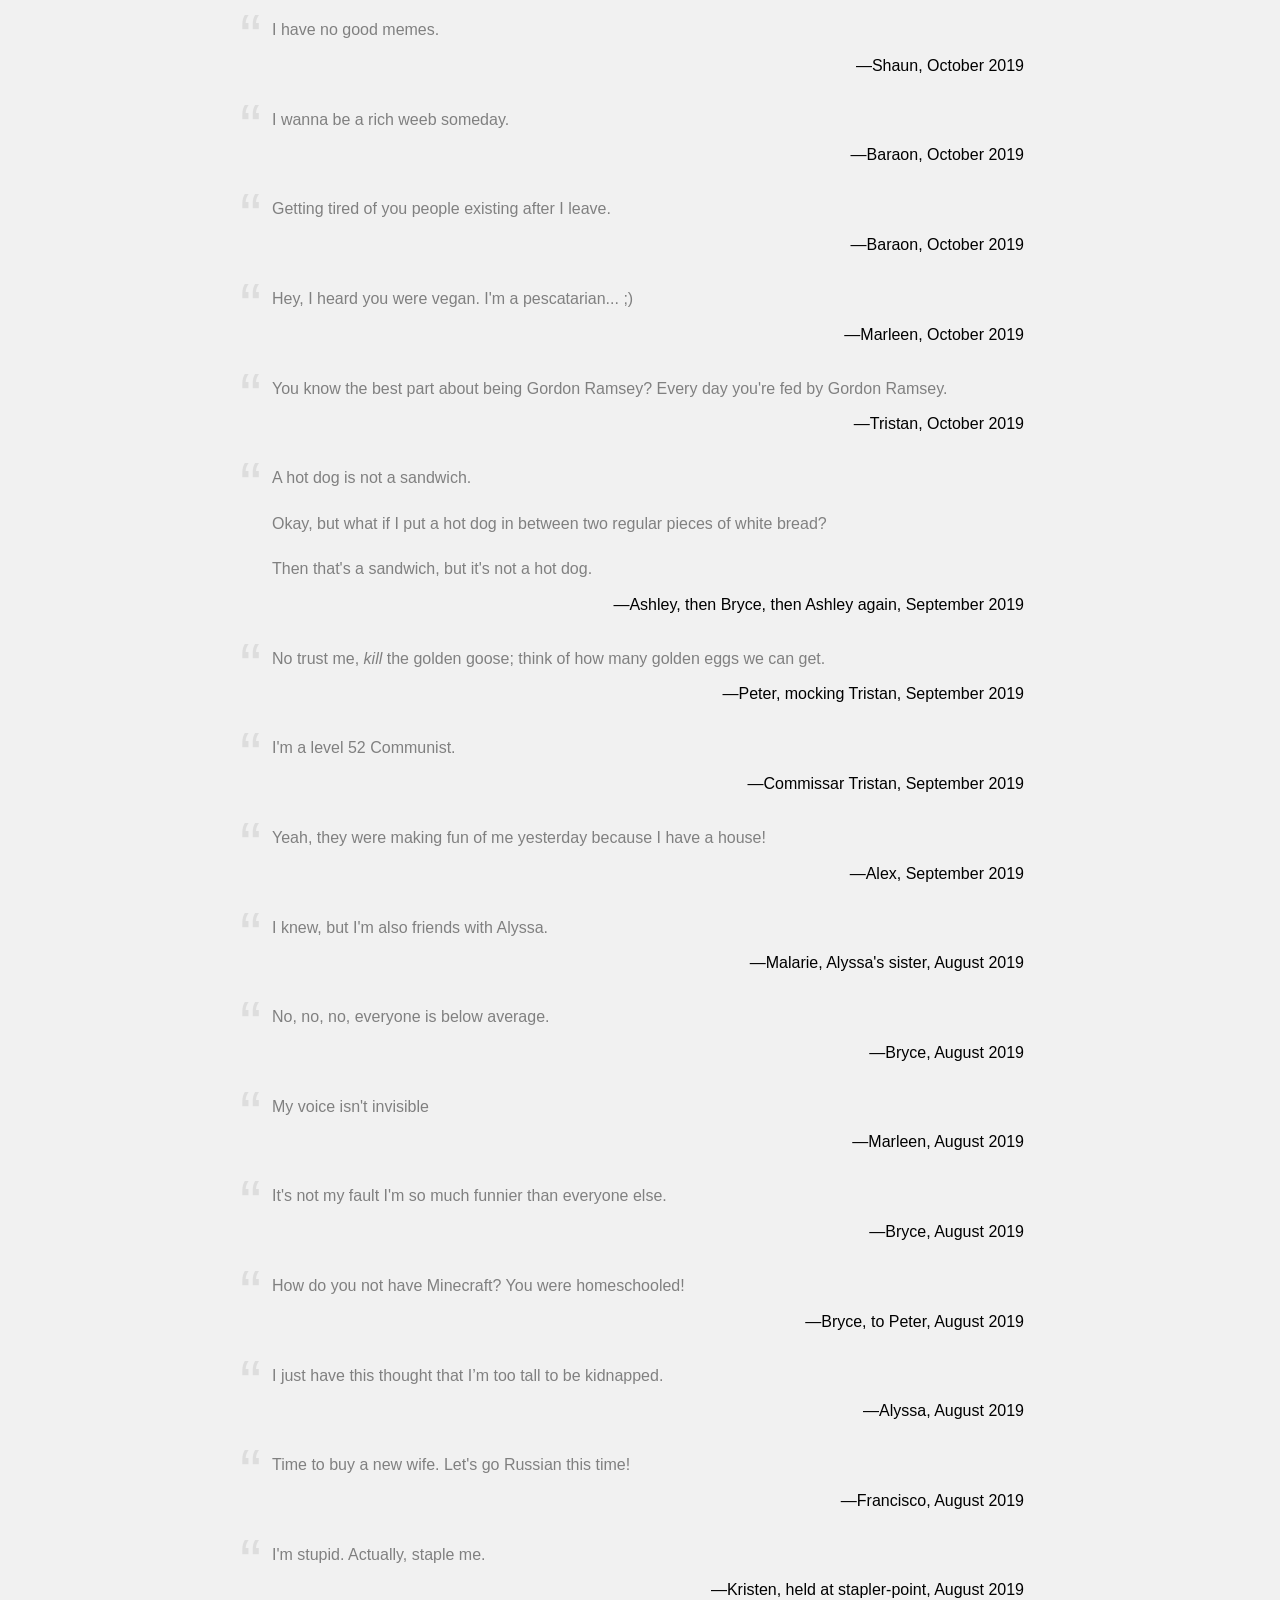
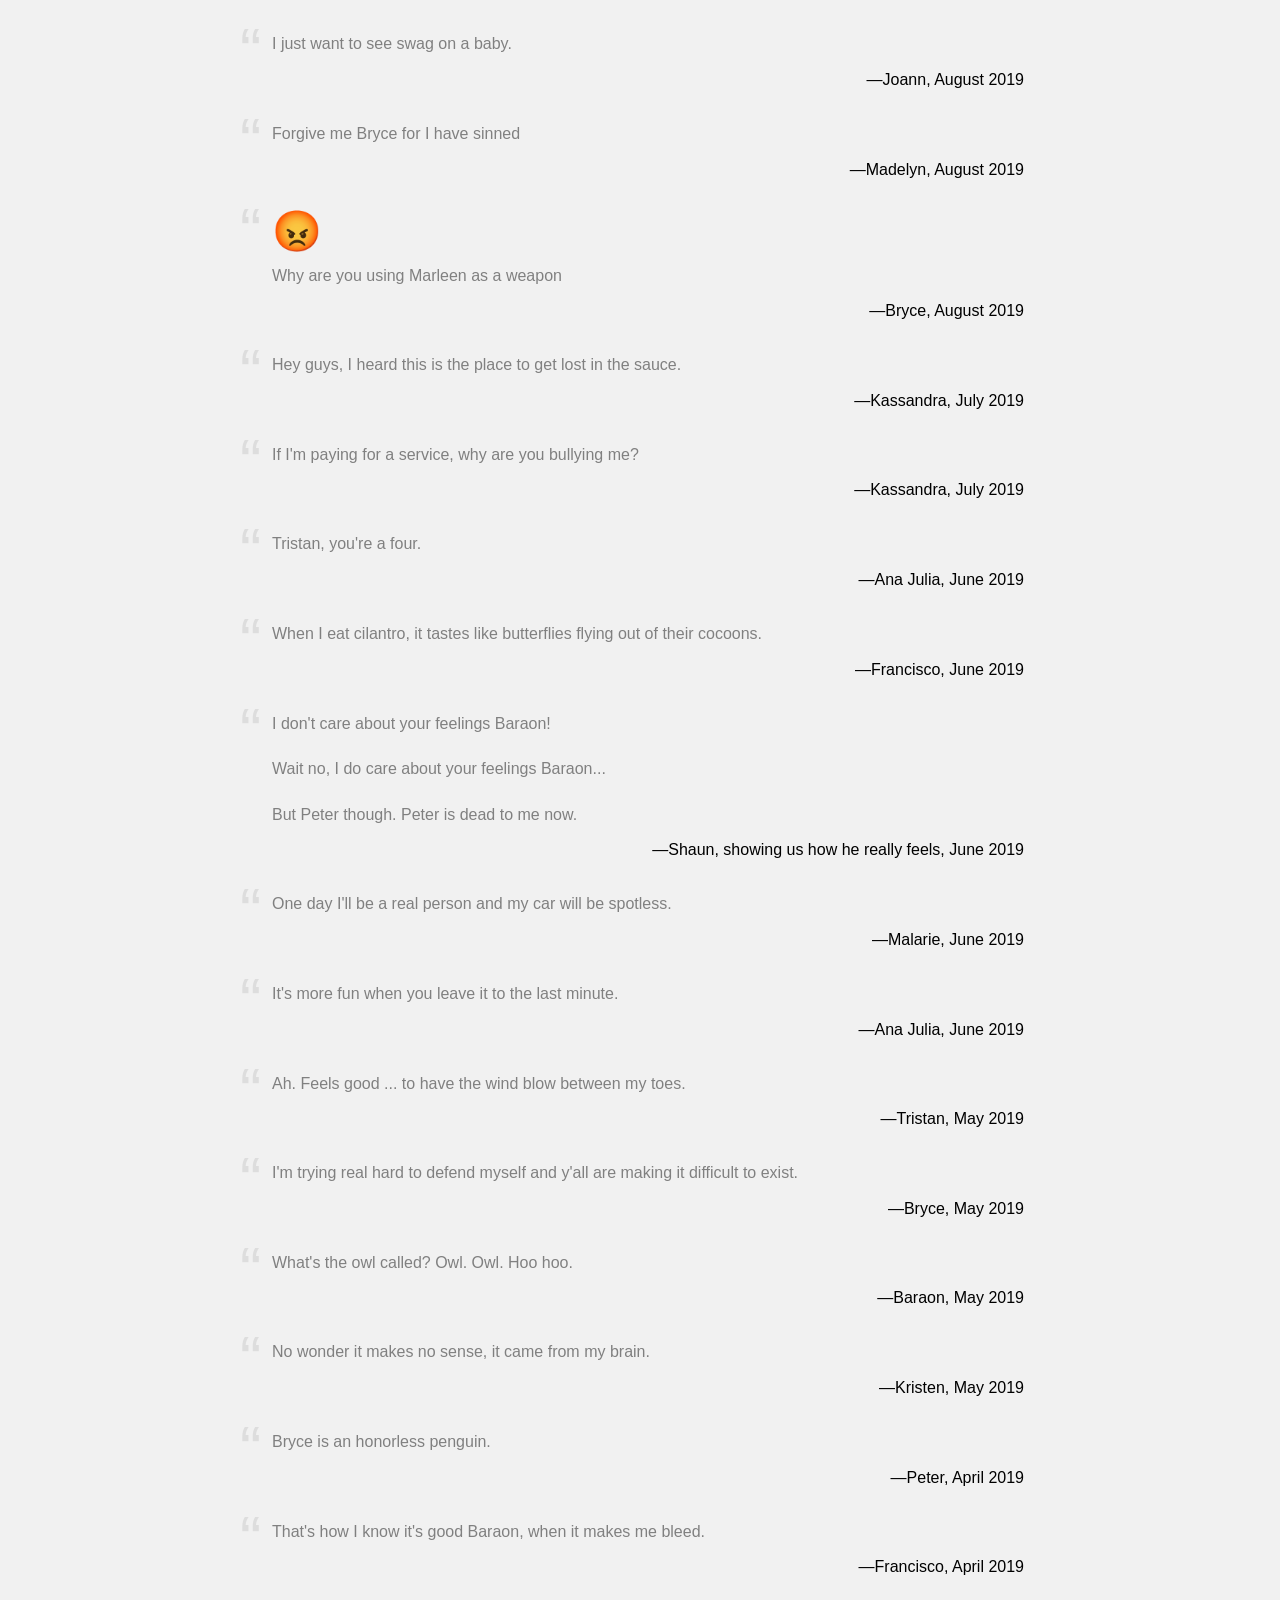
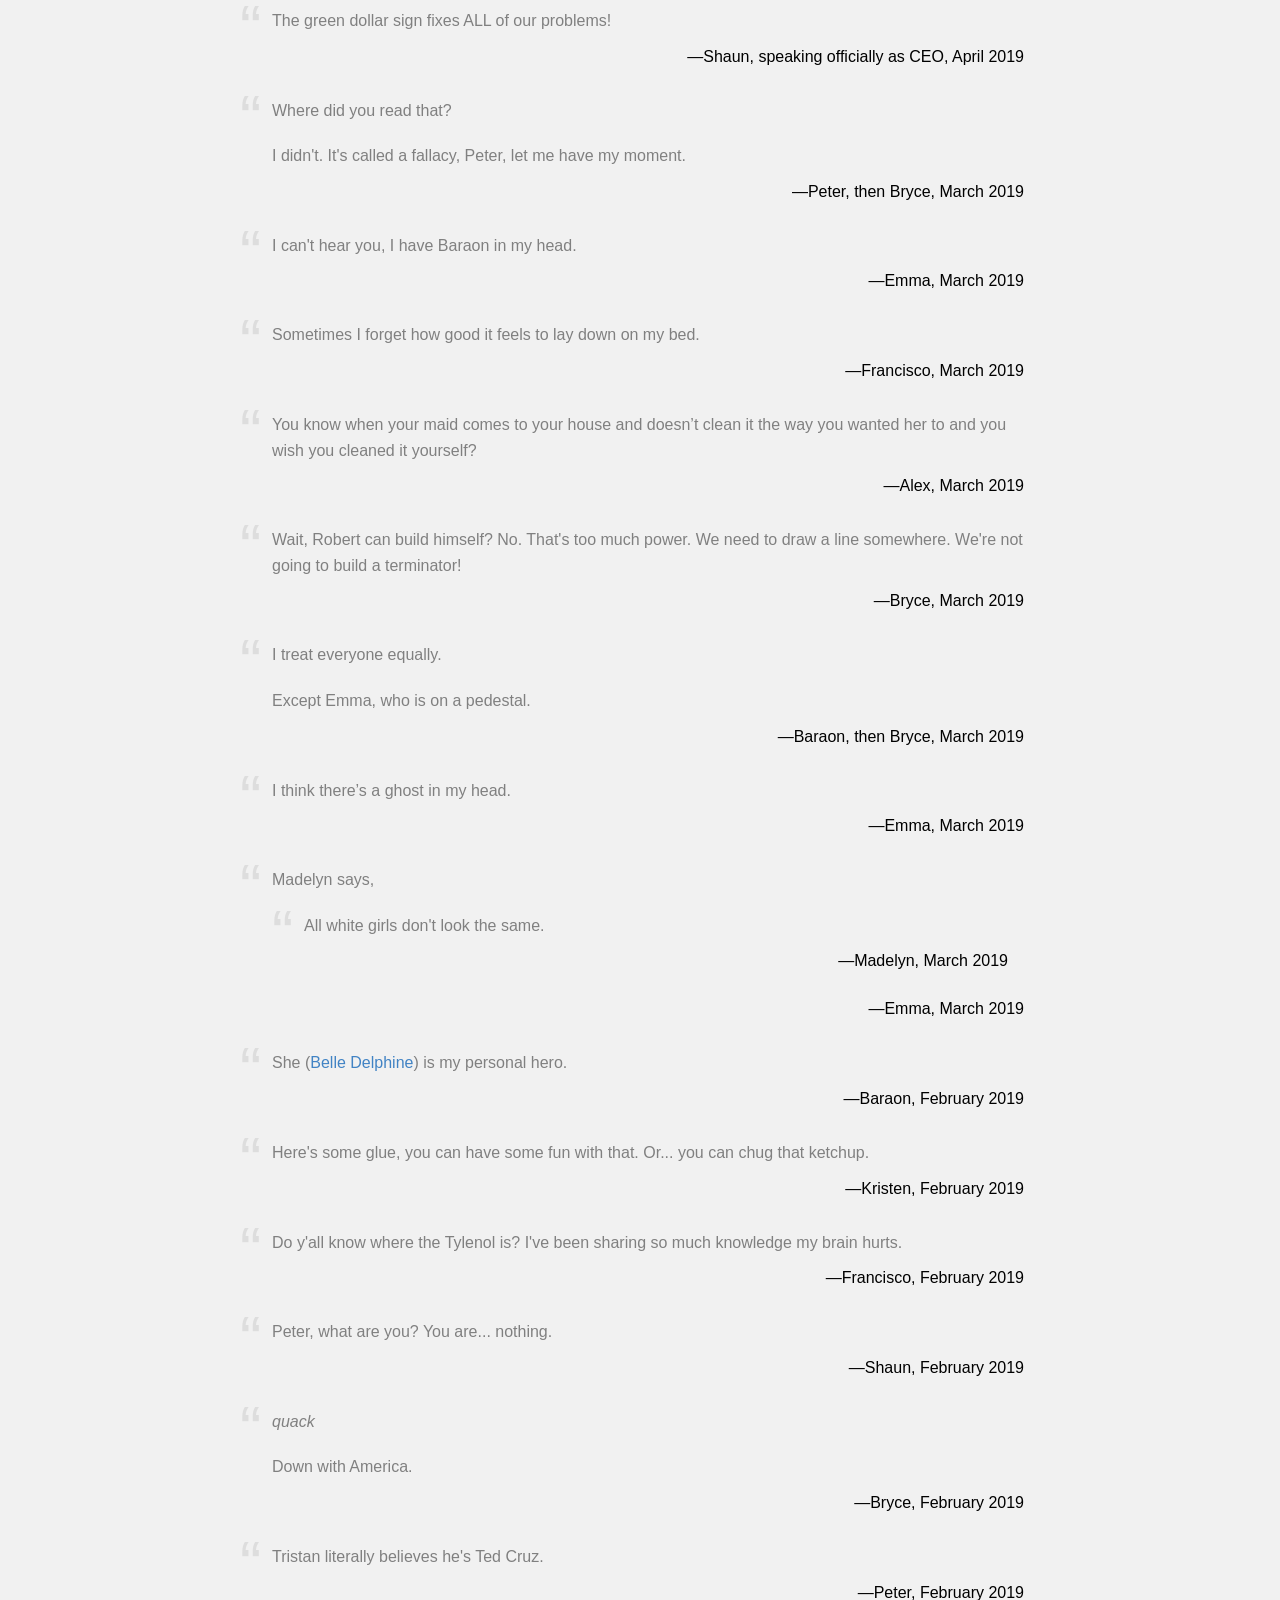
==== commit 580337a5: "Alex goes full Shaun" ====
--- a/index.html
+++ b/index.html
@@ -10,6 +10,9 @@
 <body>
     <main>
         <h1><span>Why were these said</span></h1>
+        <blockquote cite="Alex, April 2024">
+            <p>Ashley - her back hurts from carrying the team.</p>
+        </blockquote>
         <blockquote cite="Tristan, March 2024">
             <p>A toddler isn't willfully ignorant of calculus.</p>
         </blockquote>
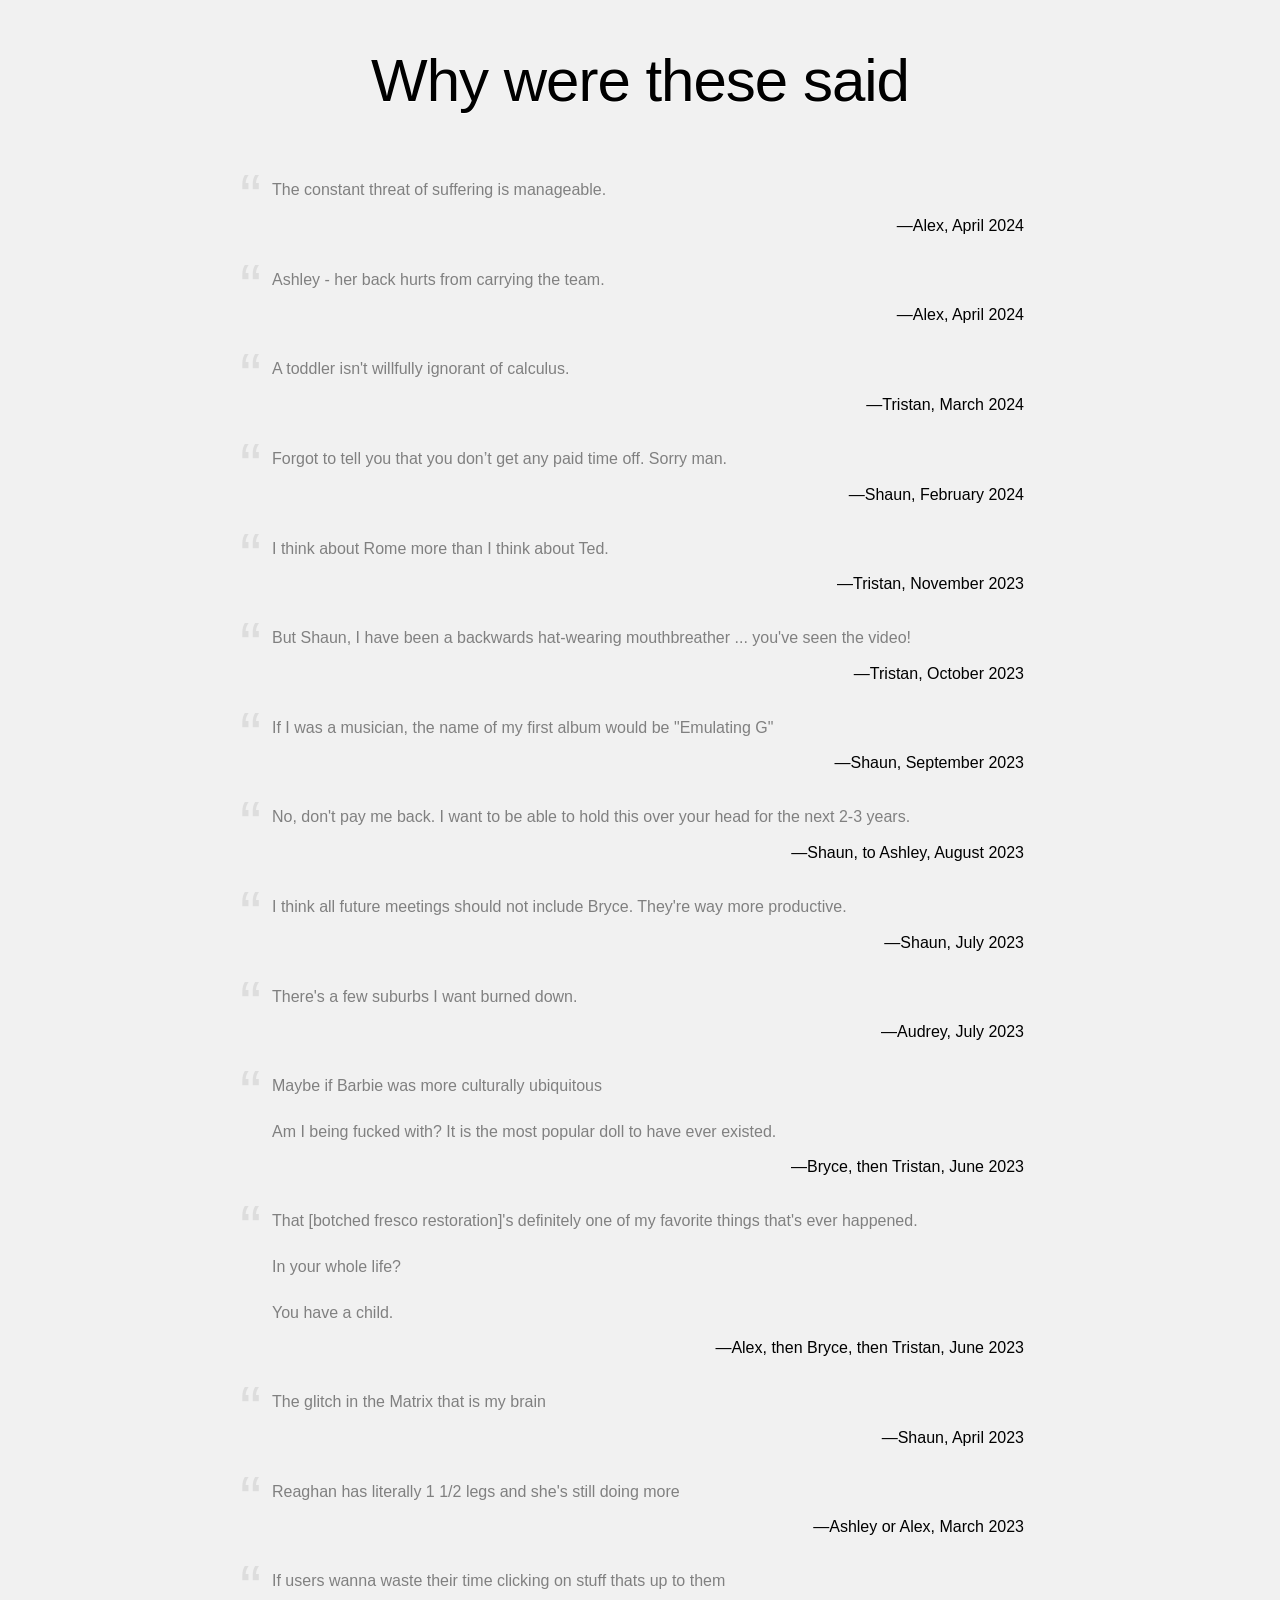
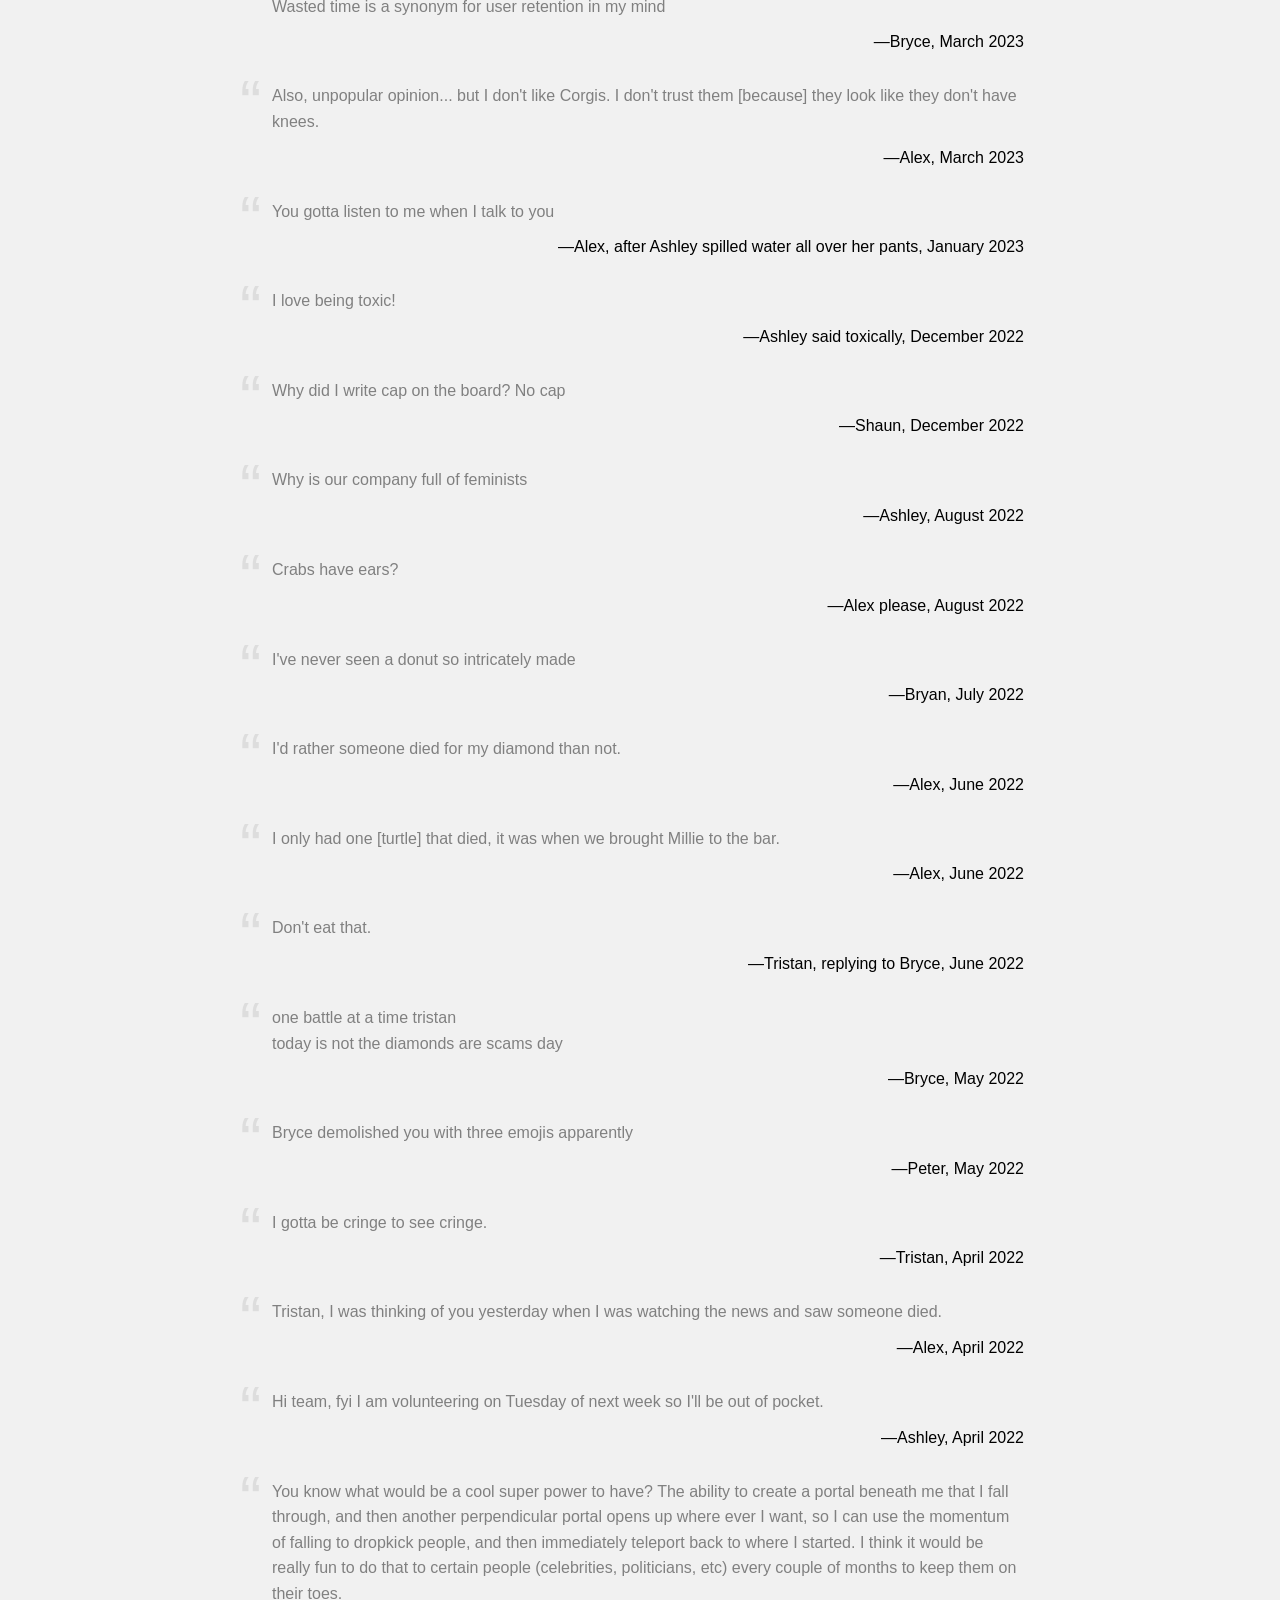
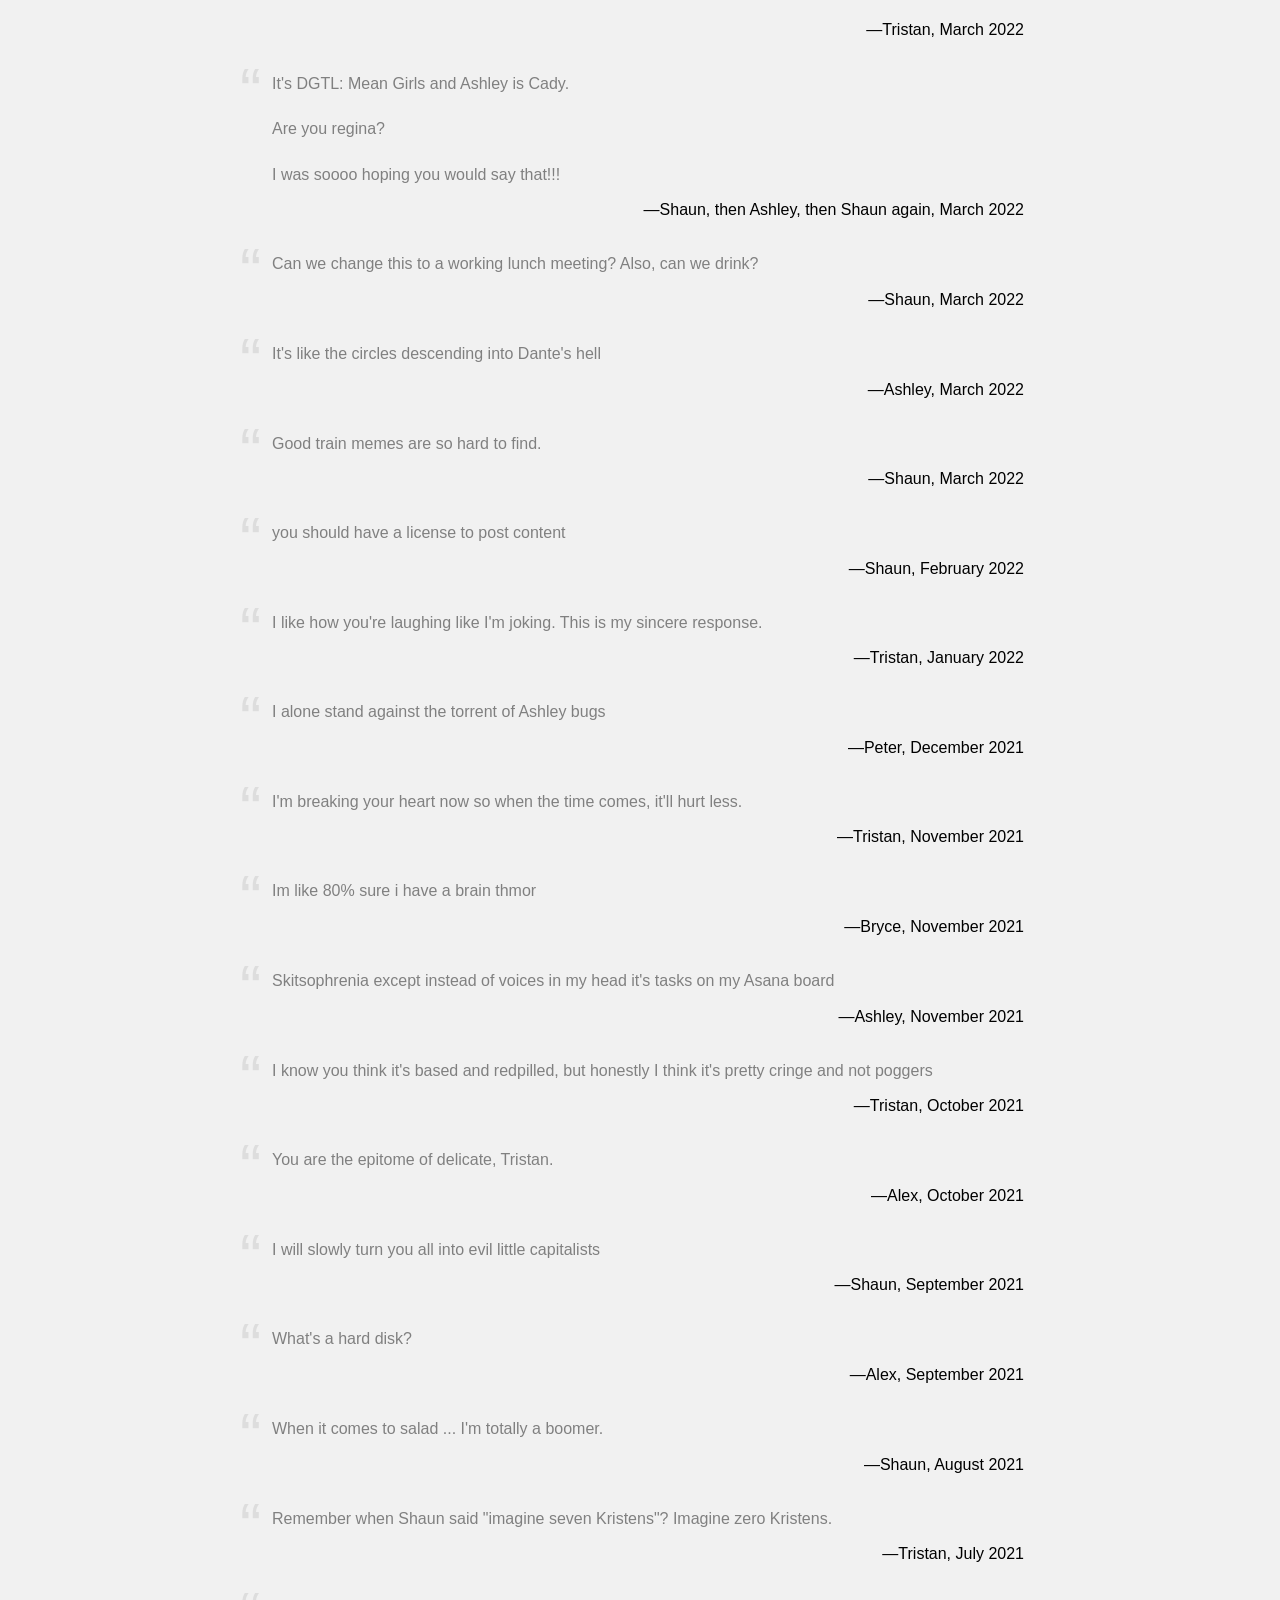
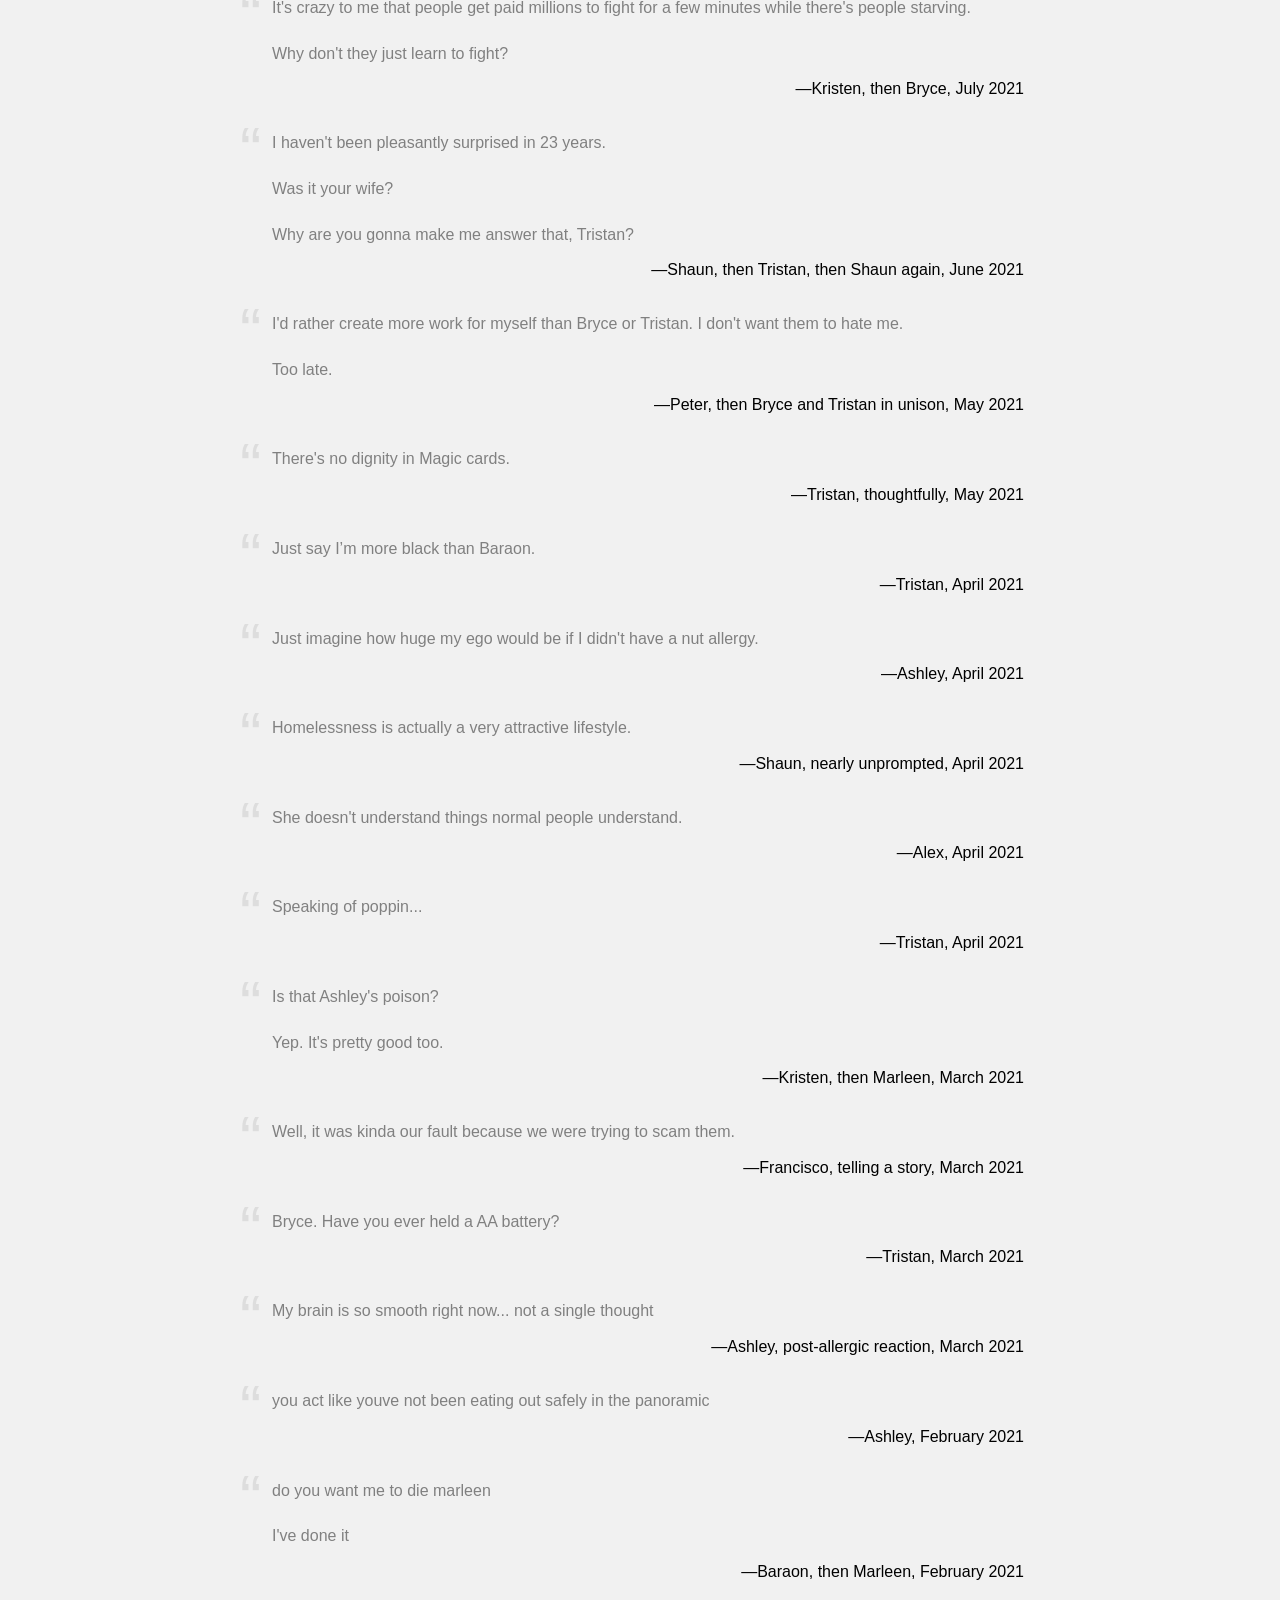
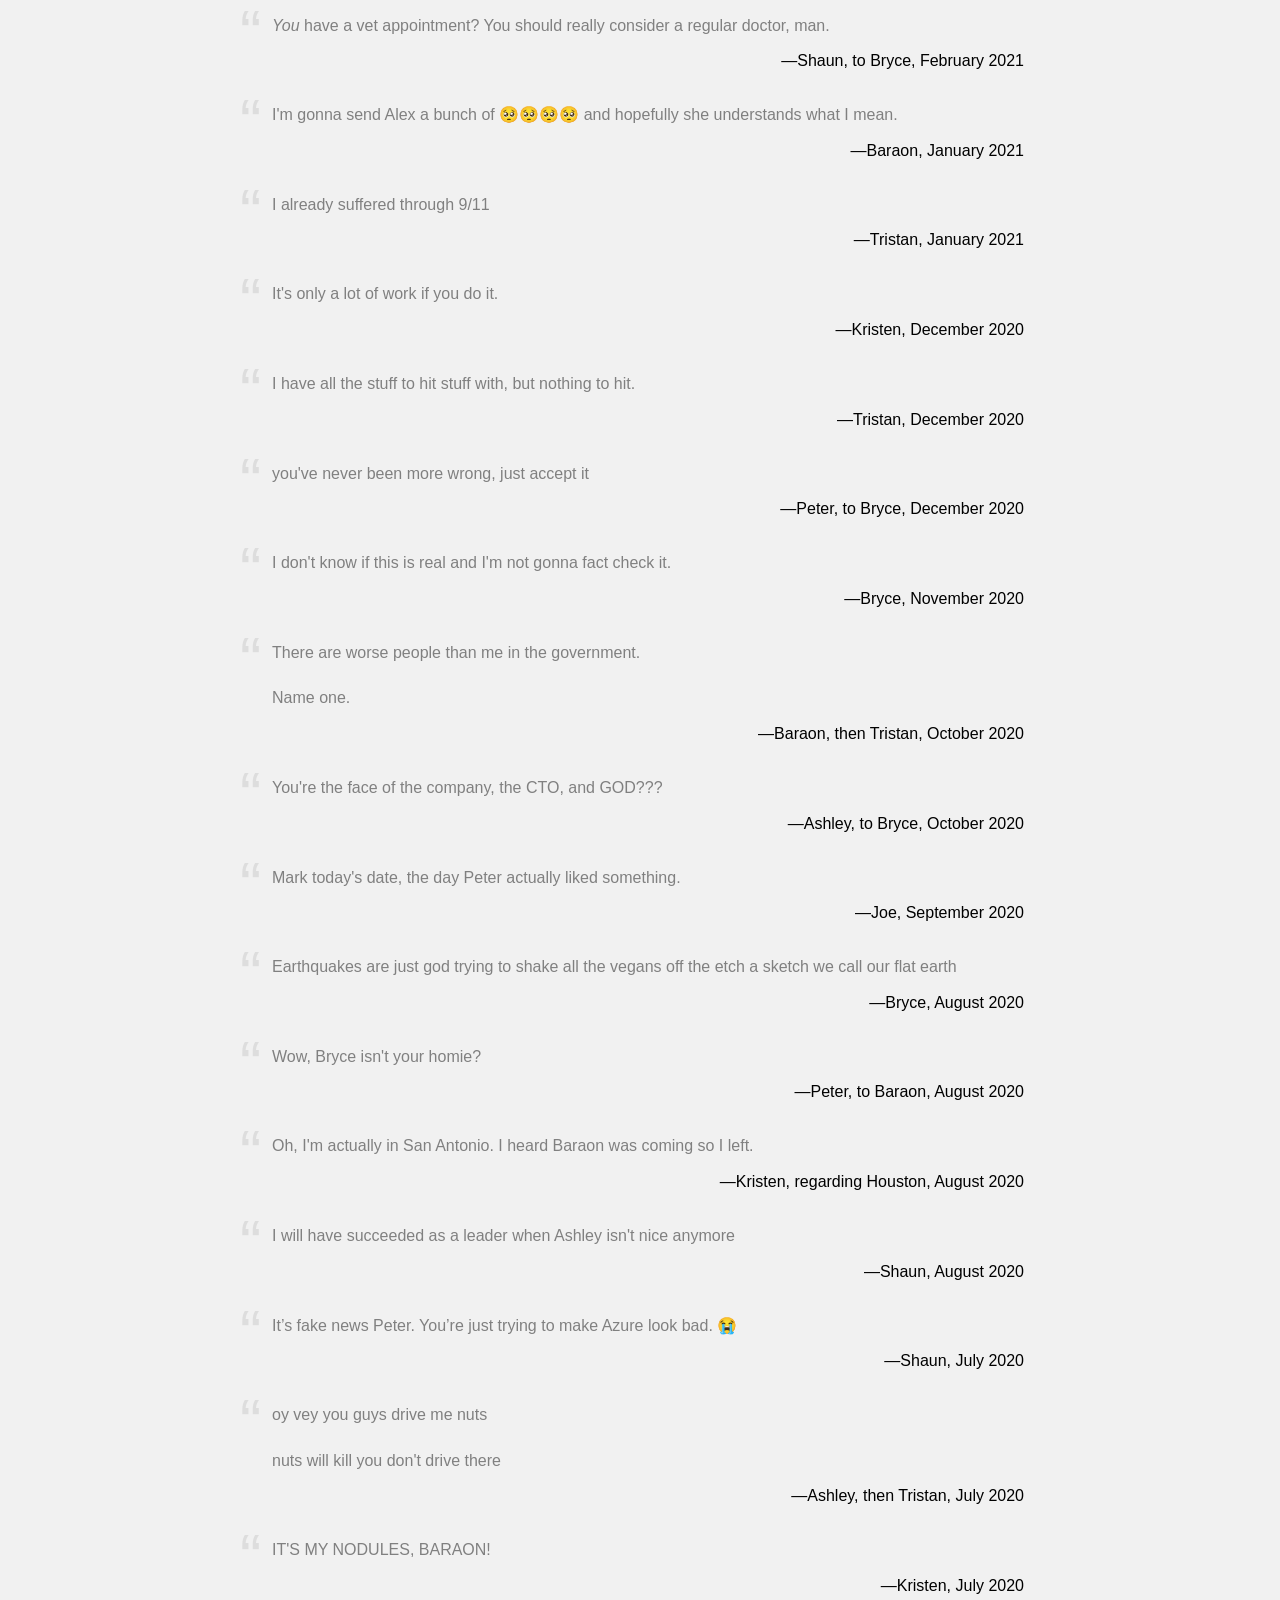
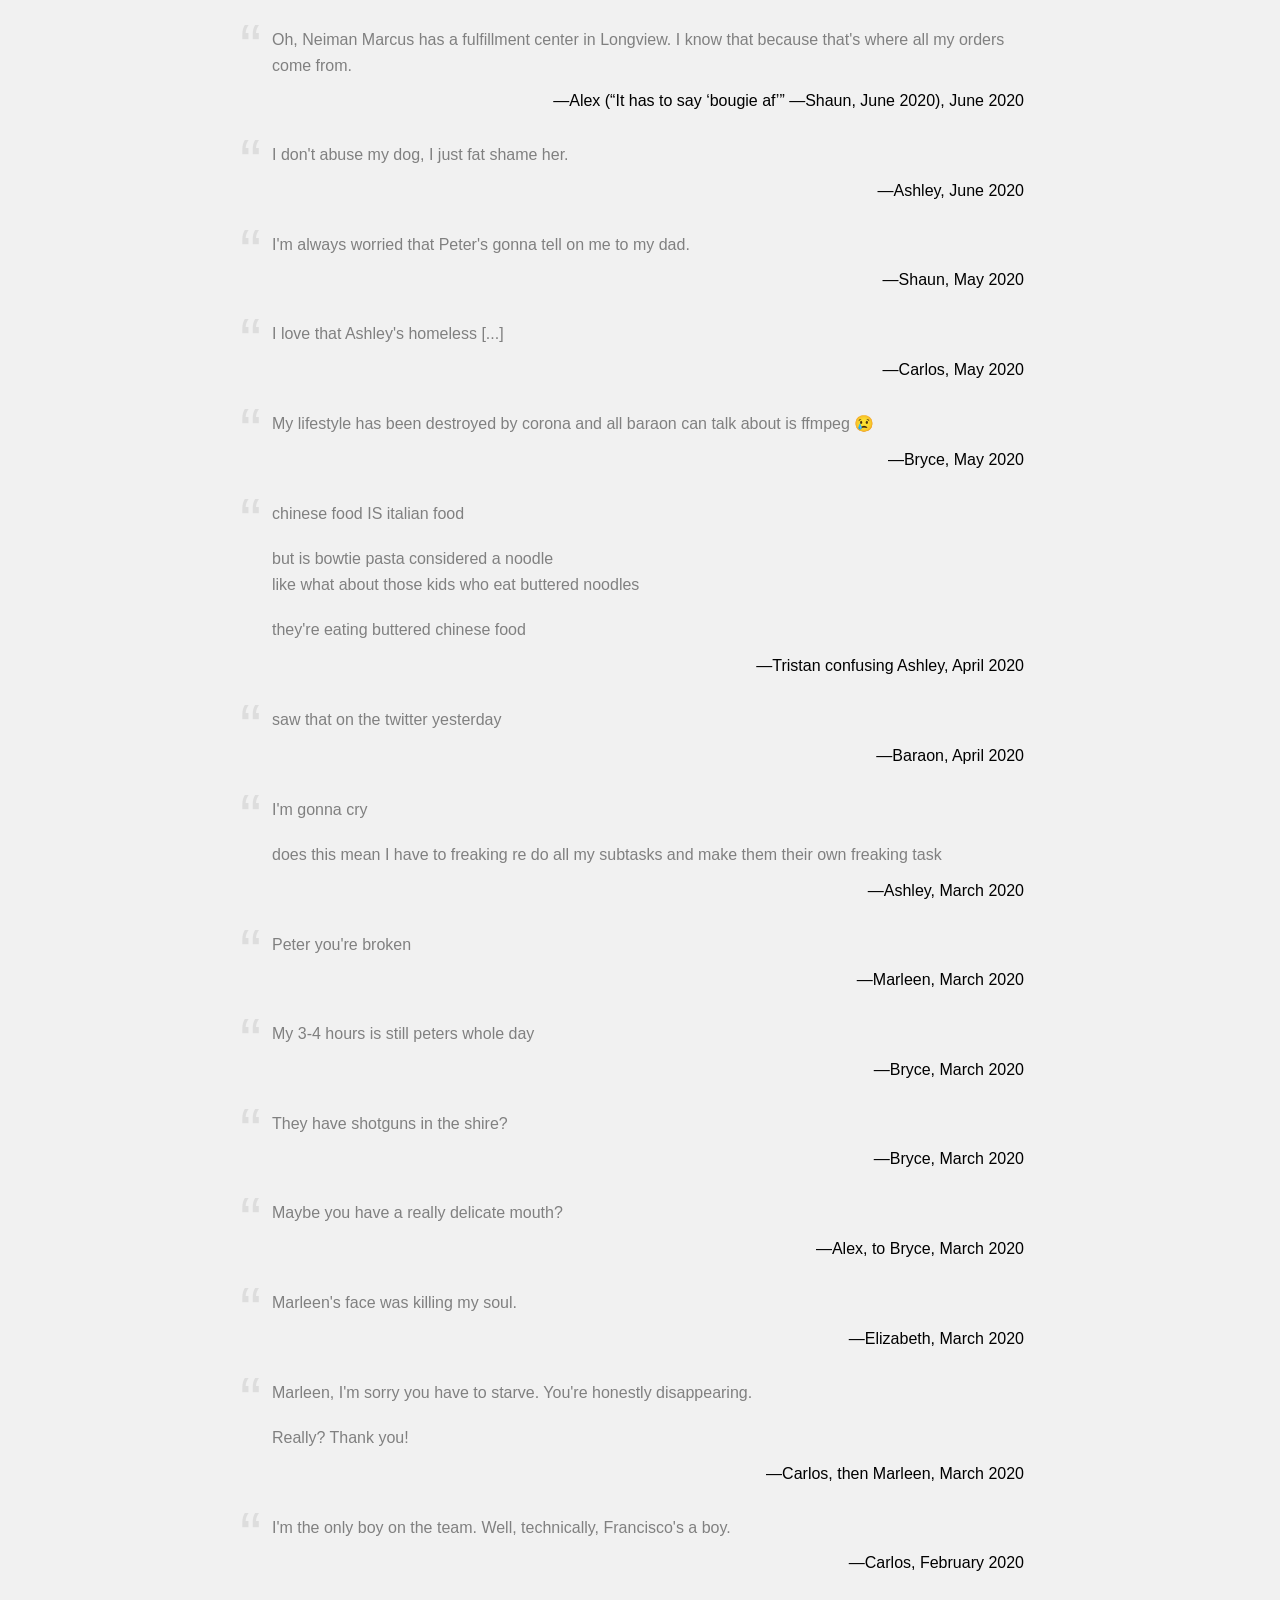
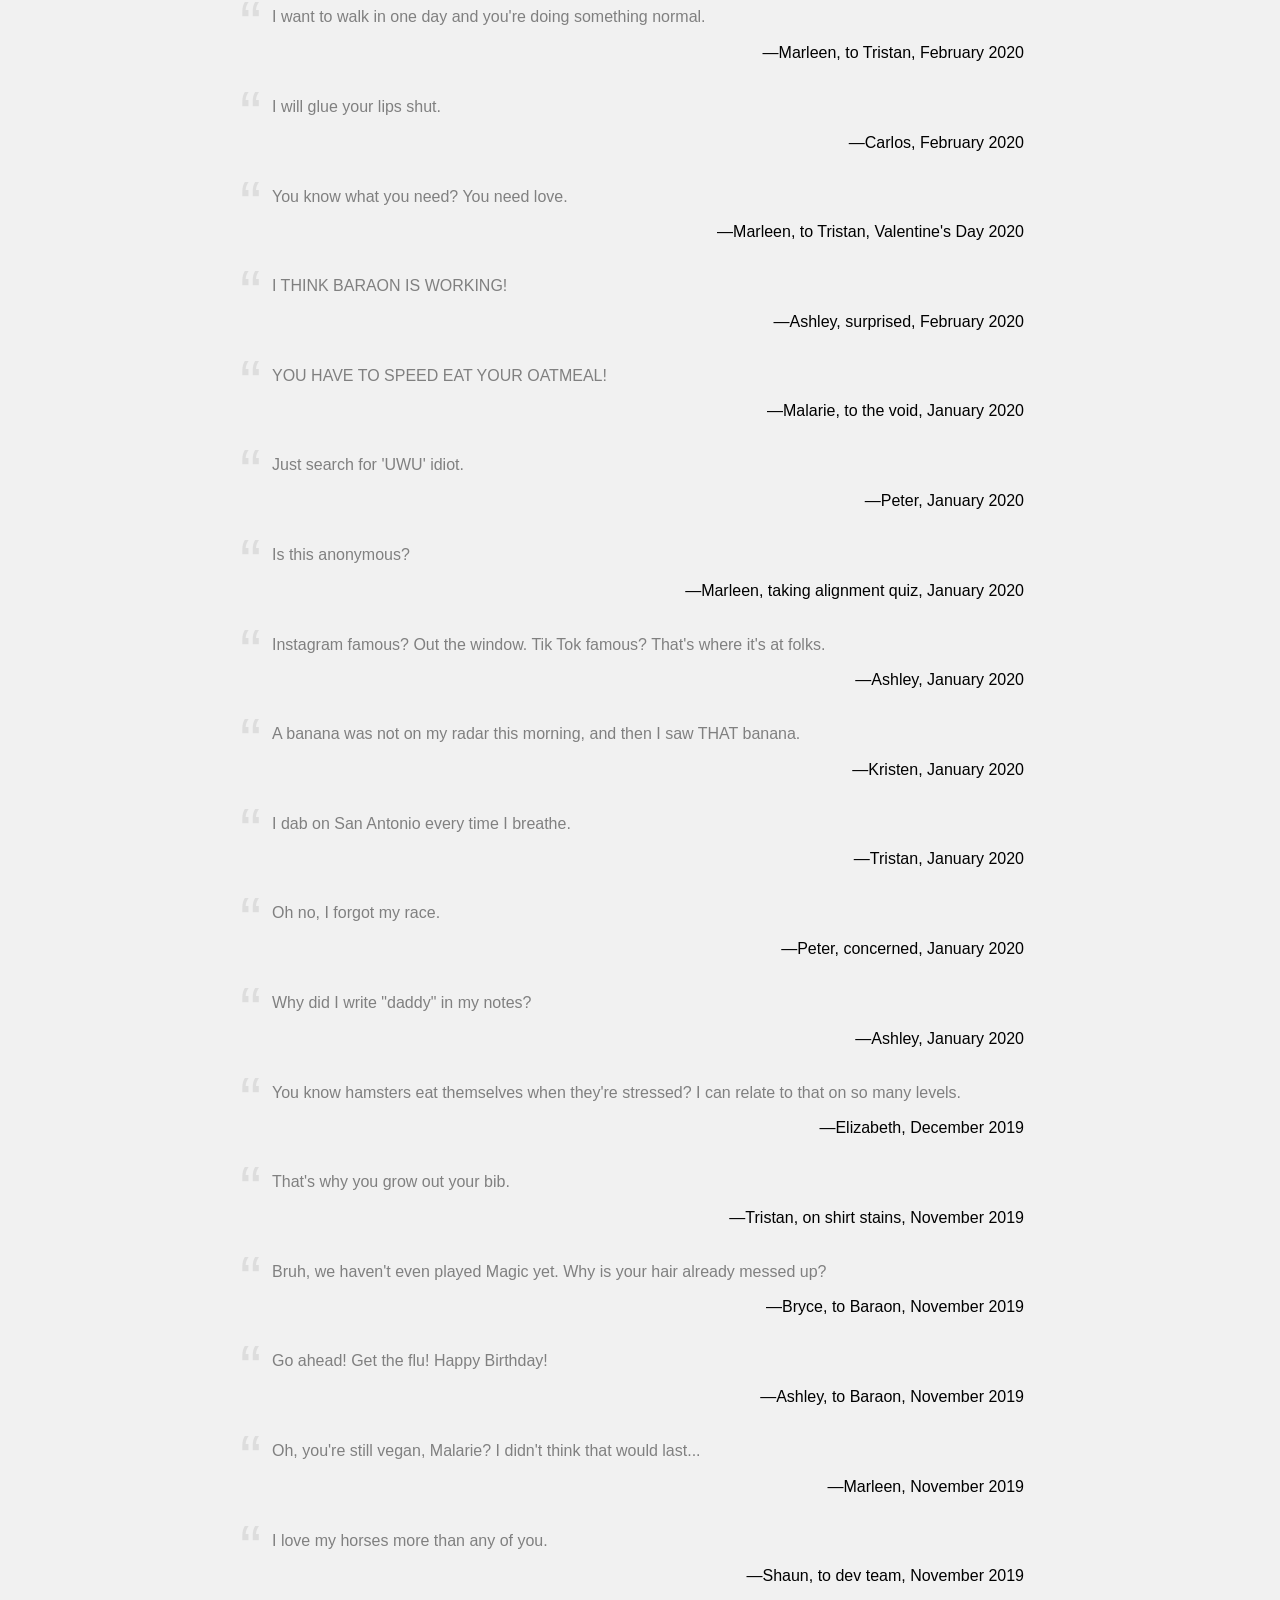
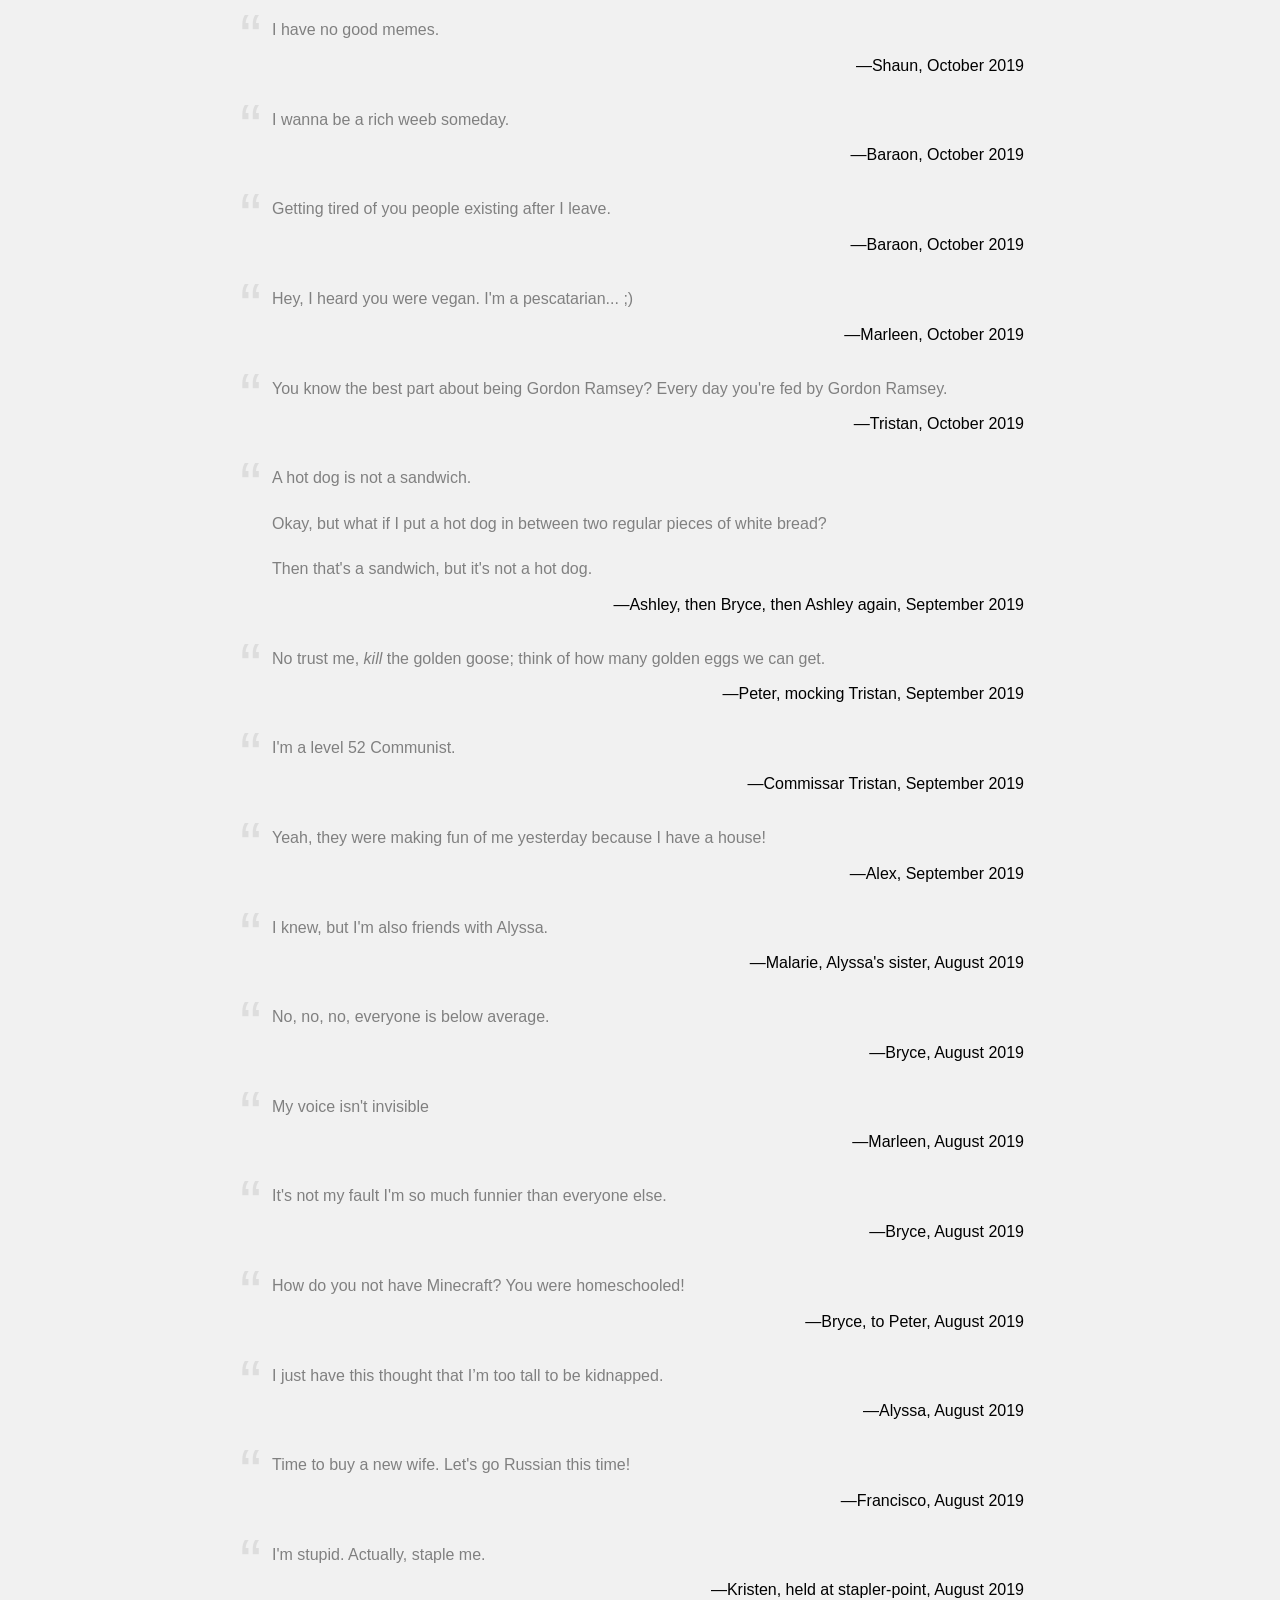
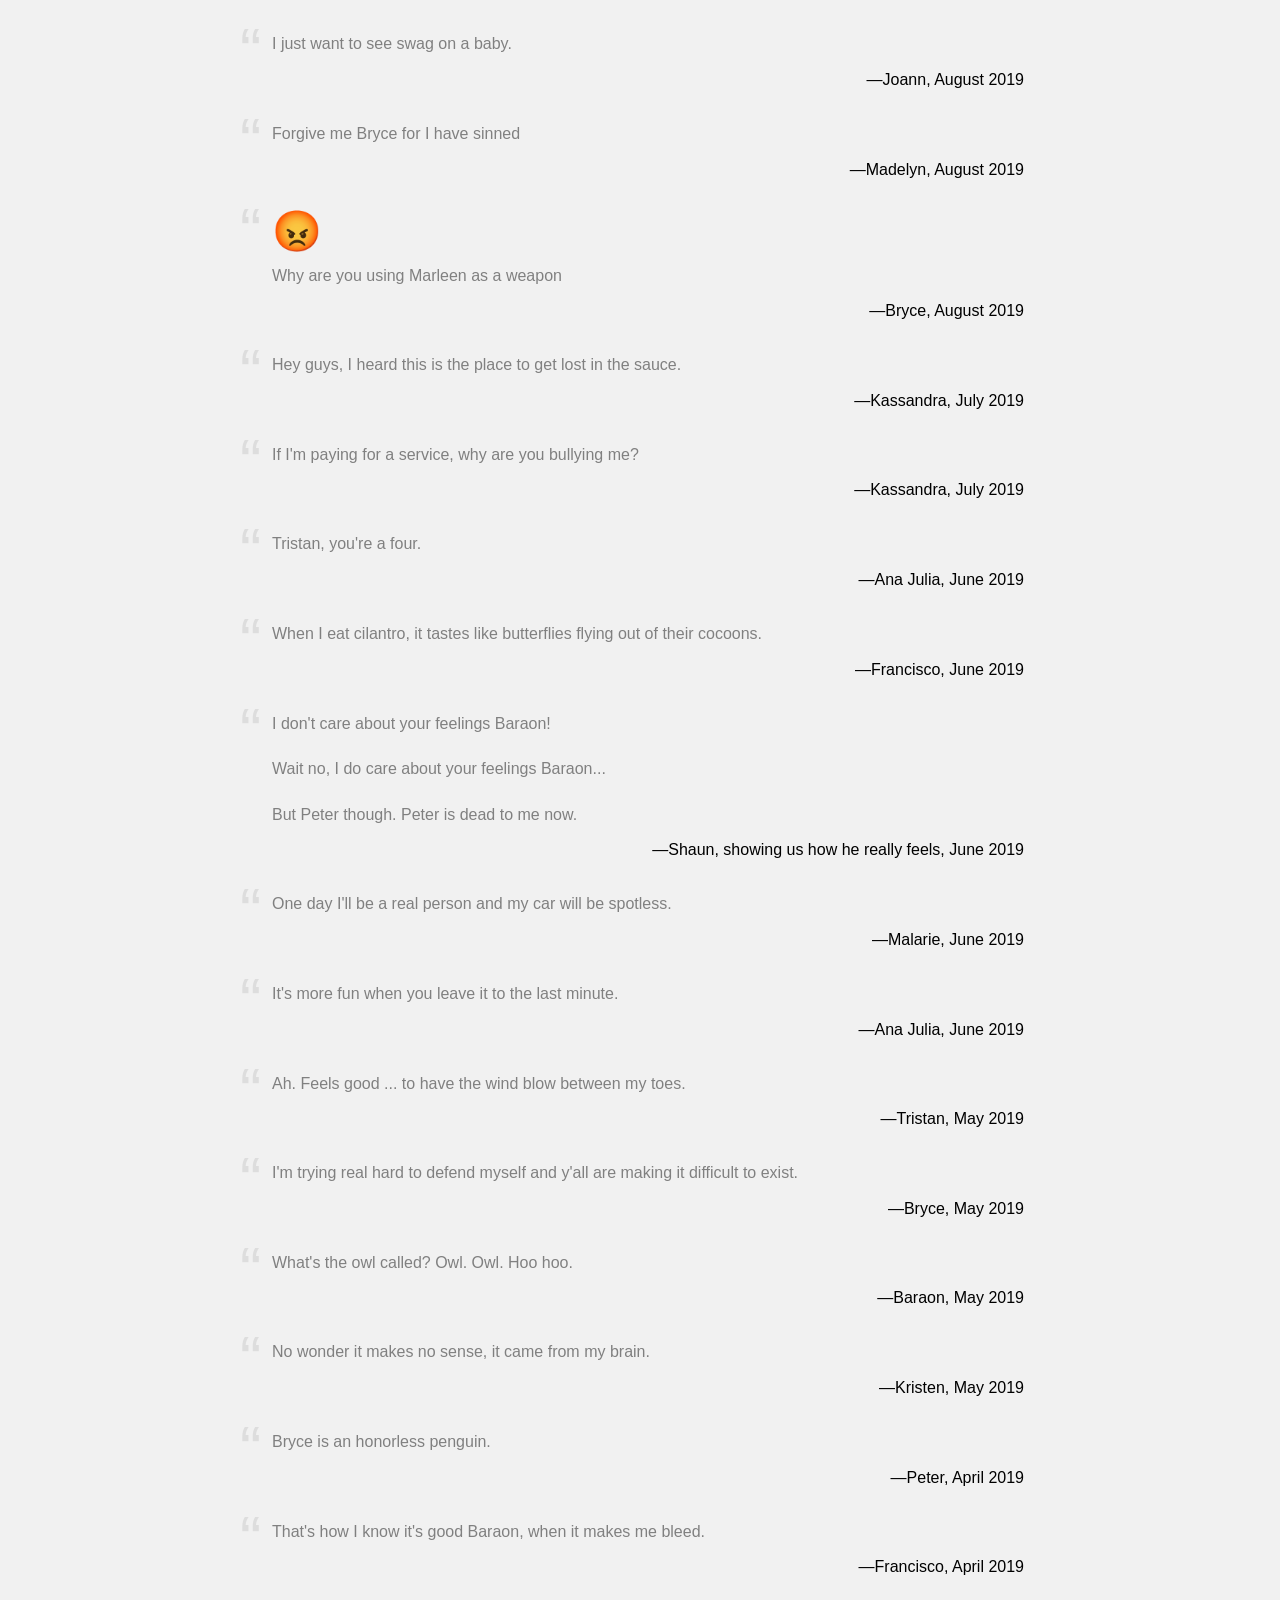
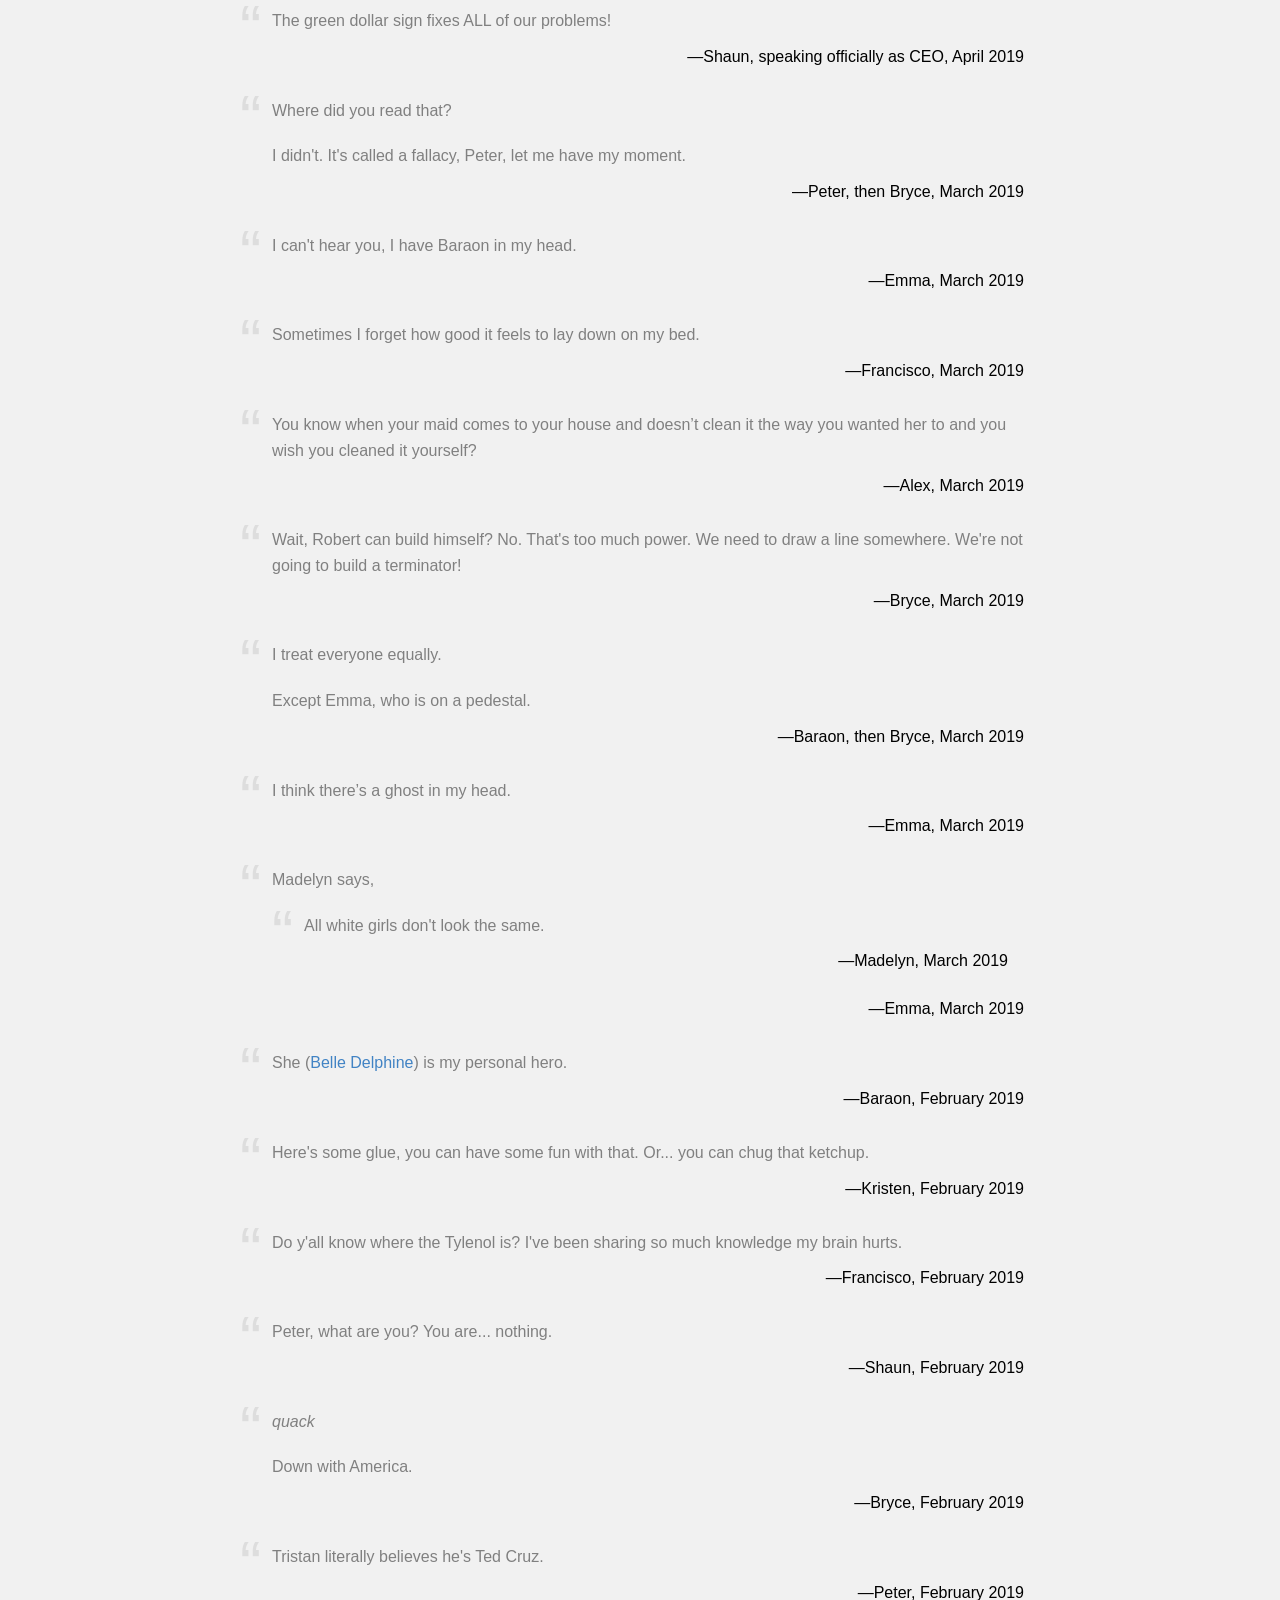
==== commit ebe30abb: "managable" ====
--- a/index.html
+++ b/index.html
@@ -10,6 +10,9 @@
 <body>
     <main>
         <h1><span>Why were these said</span></h1>
+        <blockquote cite="Alex, April 2024">
+            <p>The constant threat of suffering is manageable.</p>
+        </blockquote>
         <blockquote cite="Alex, April 2024">
             <p>Ashley - her back hurts from carrying the team.</p>
         </blockquote>
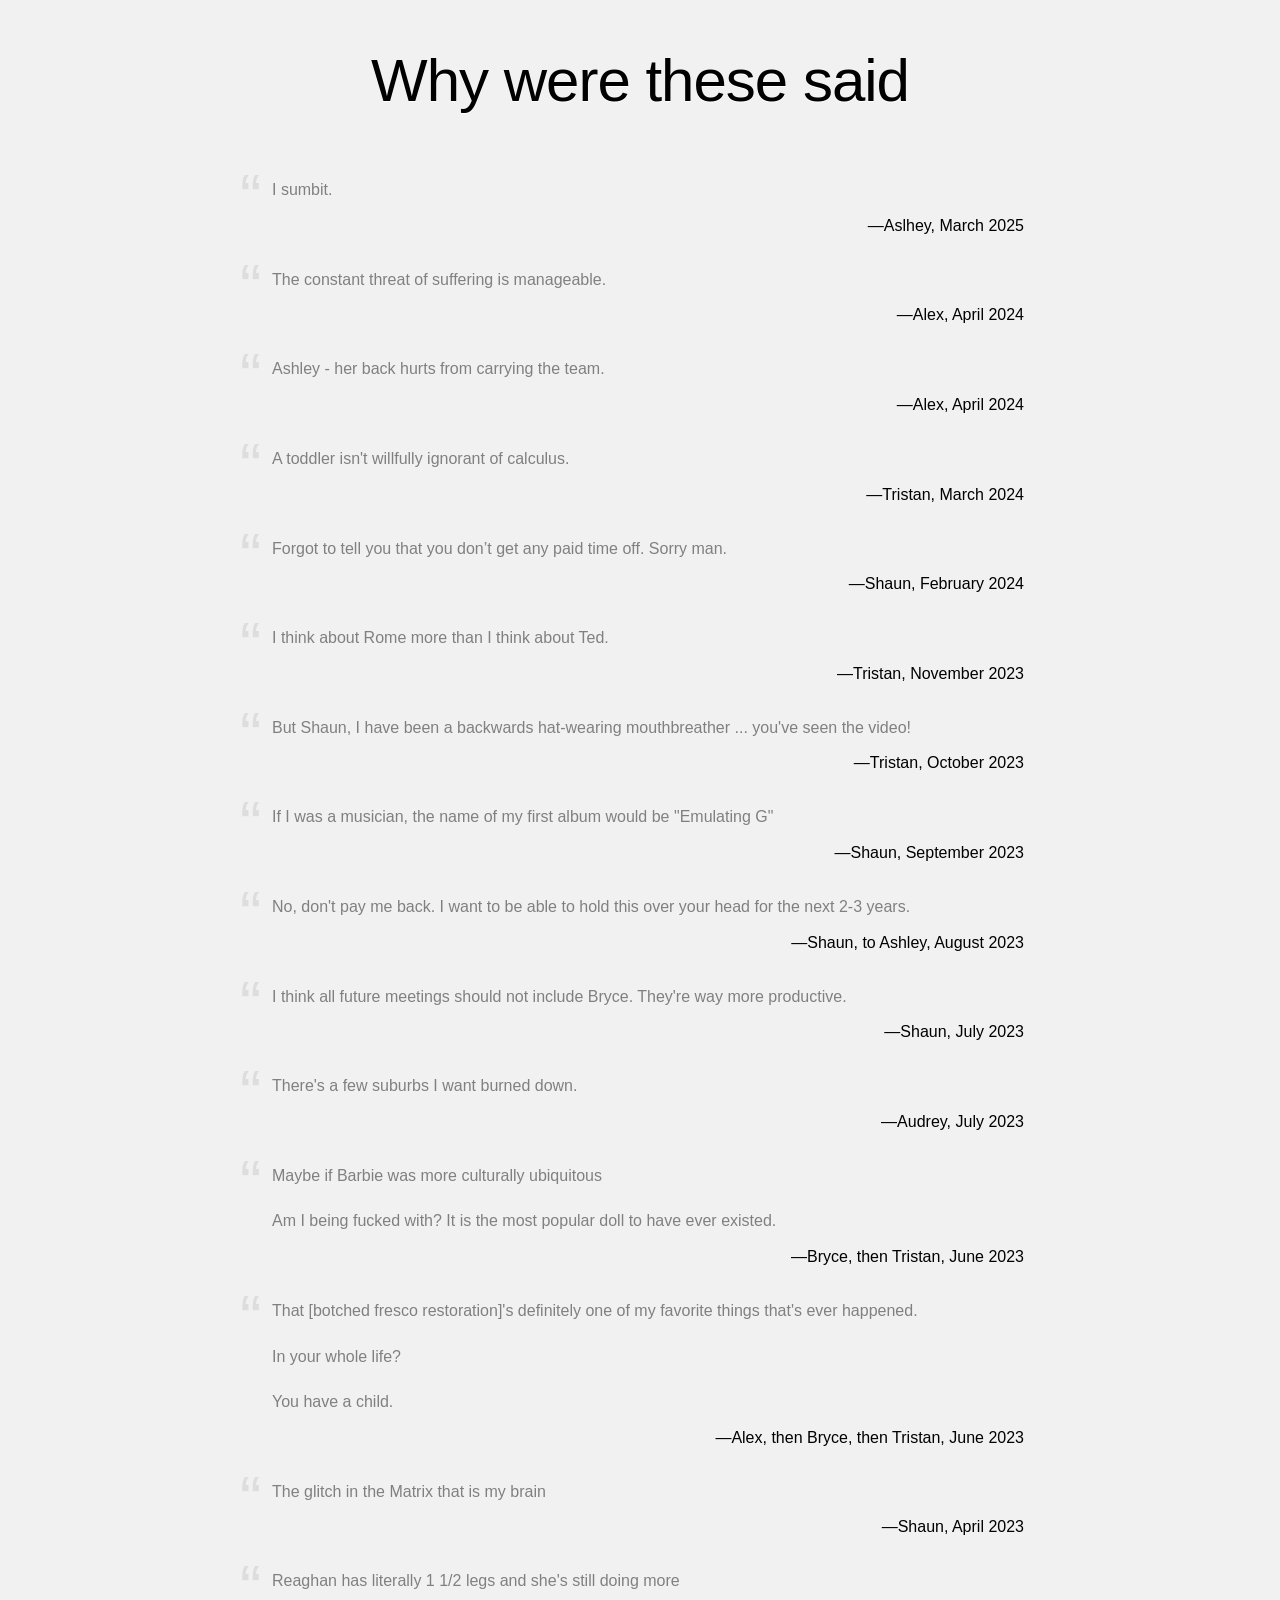
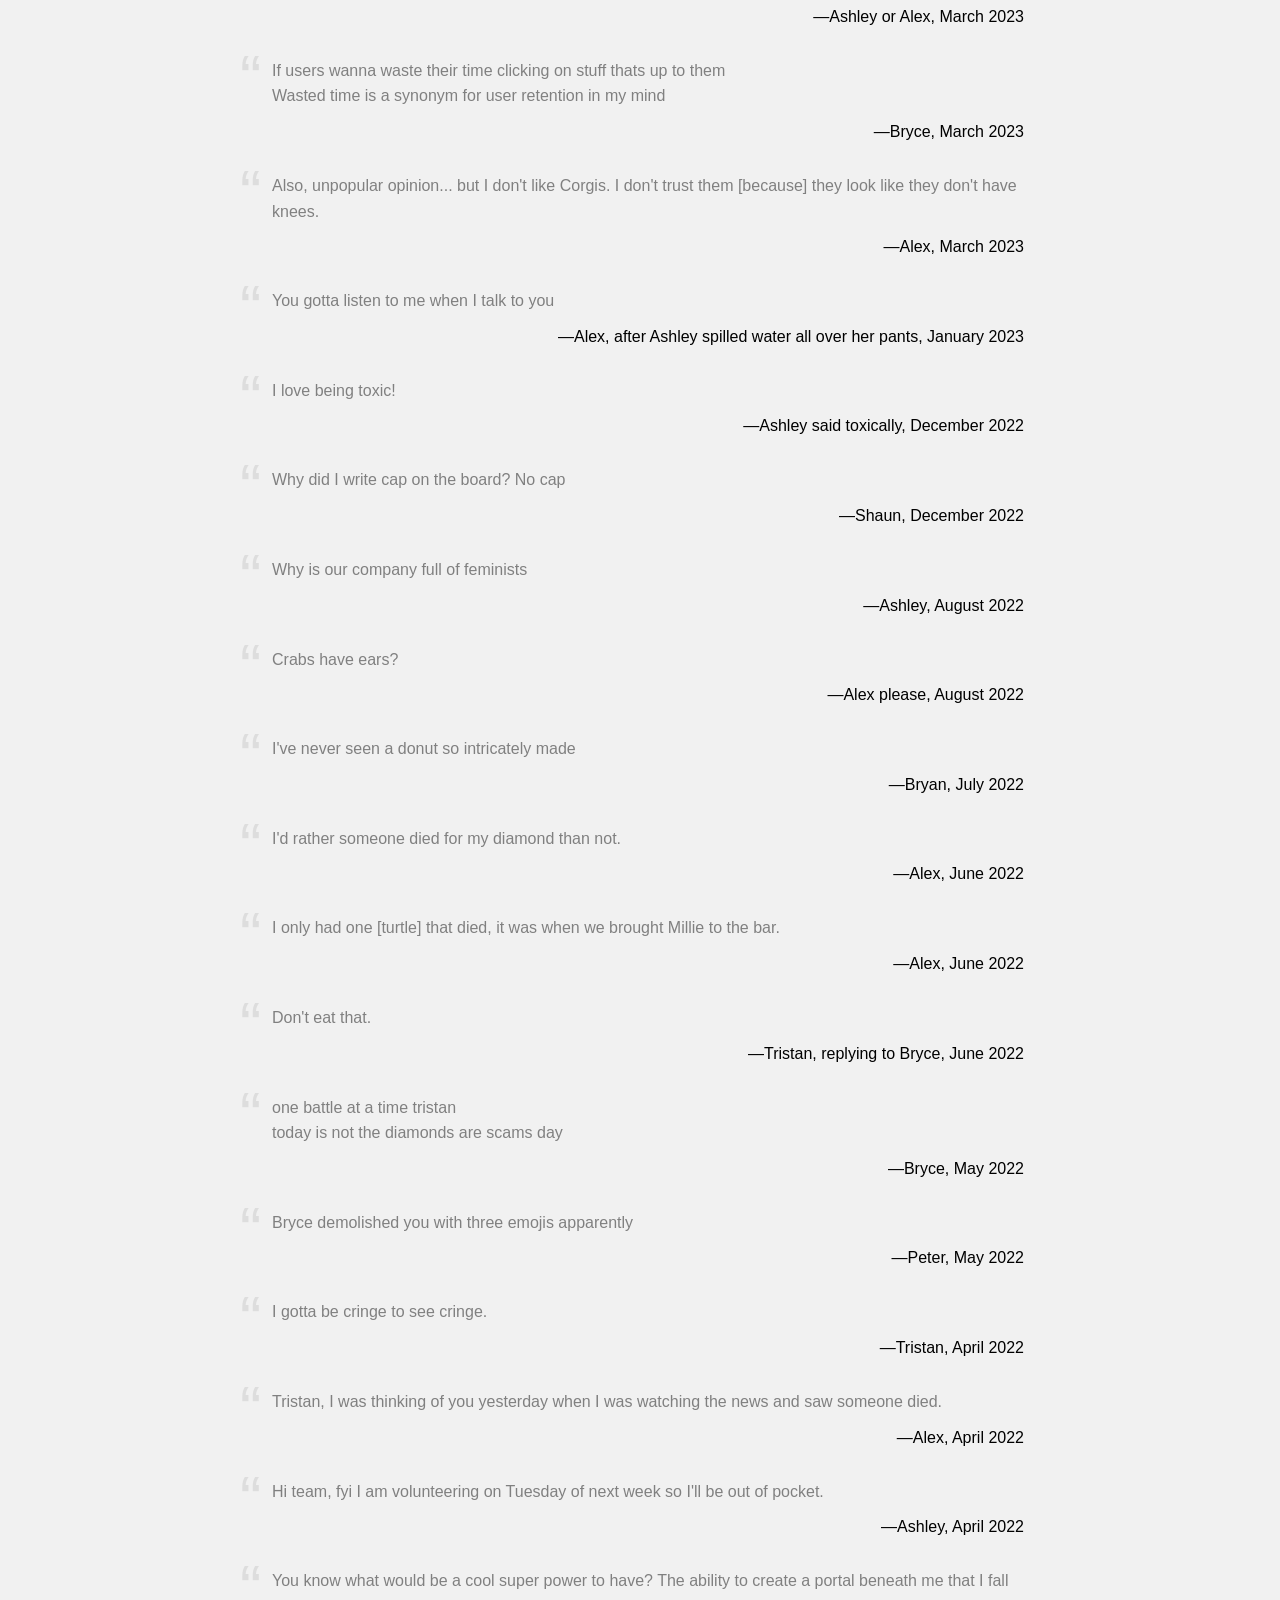
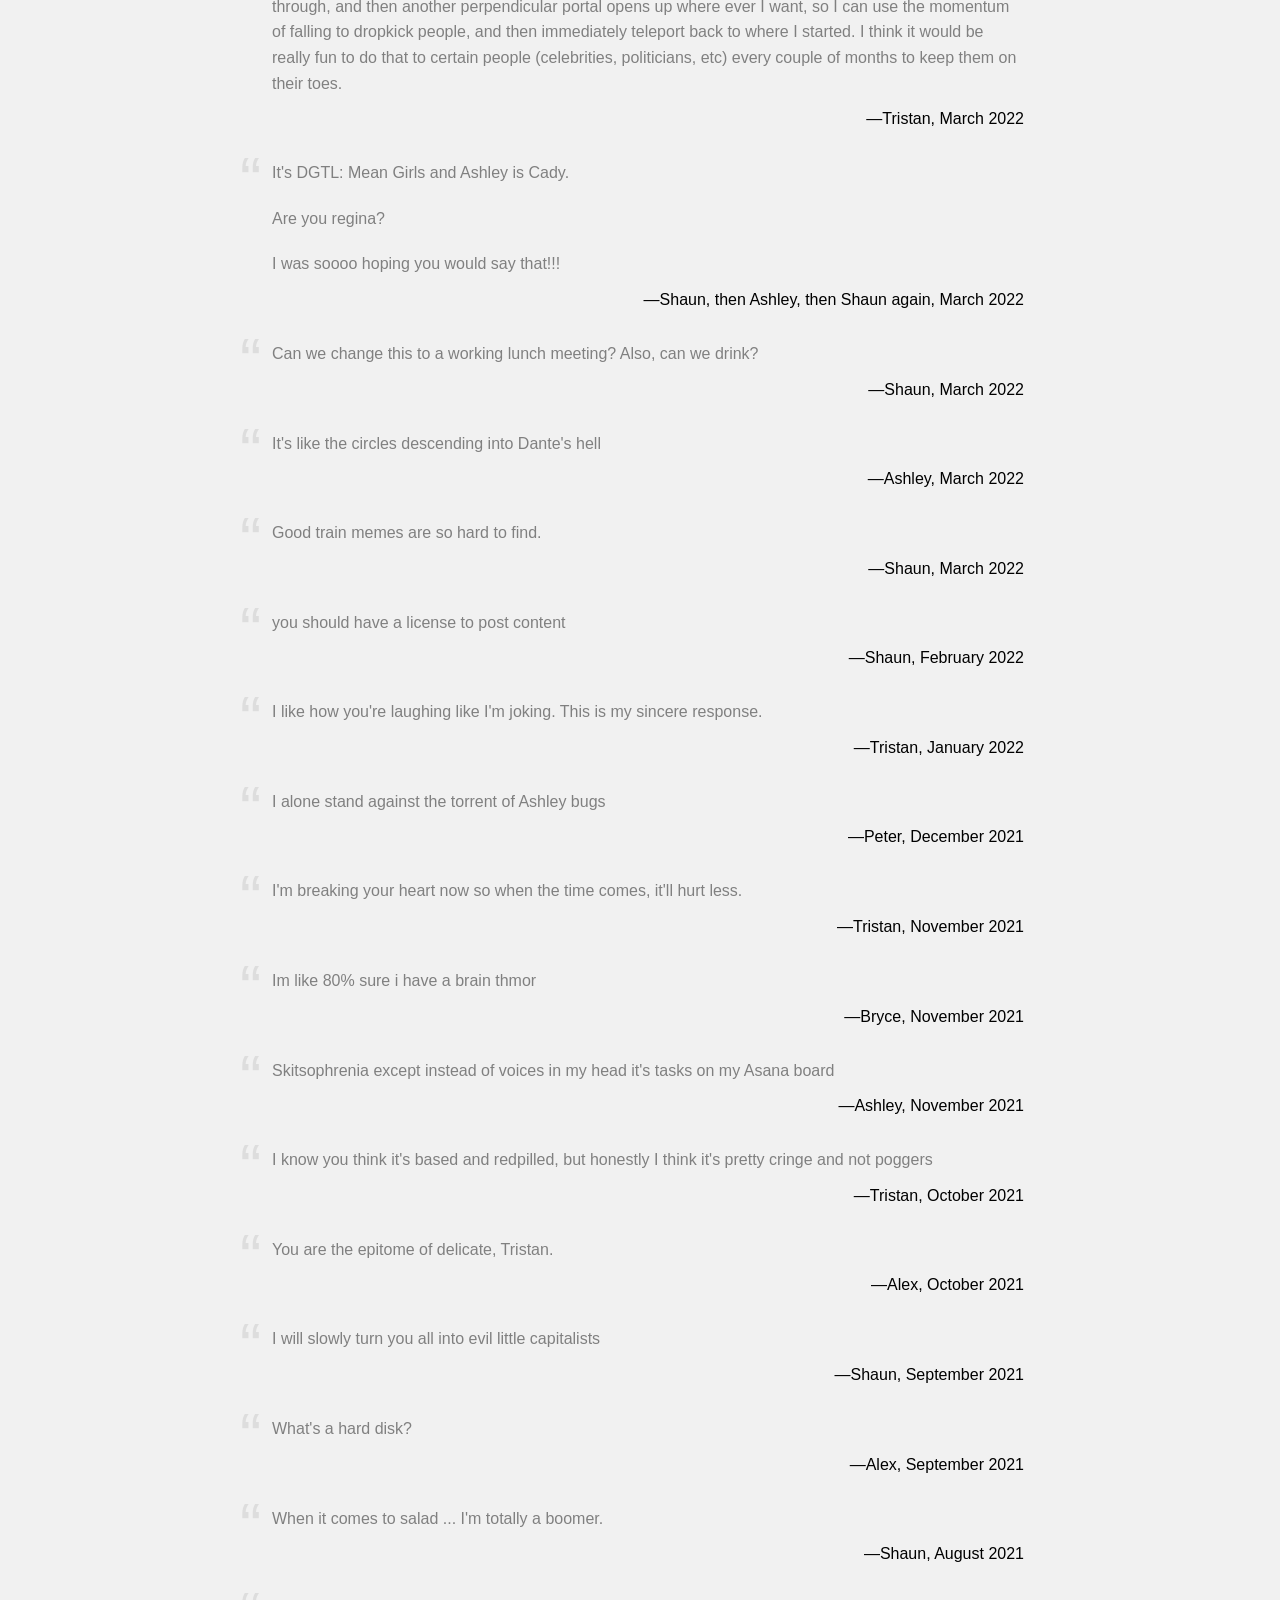
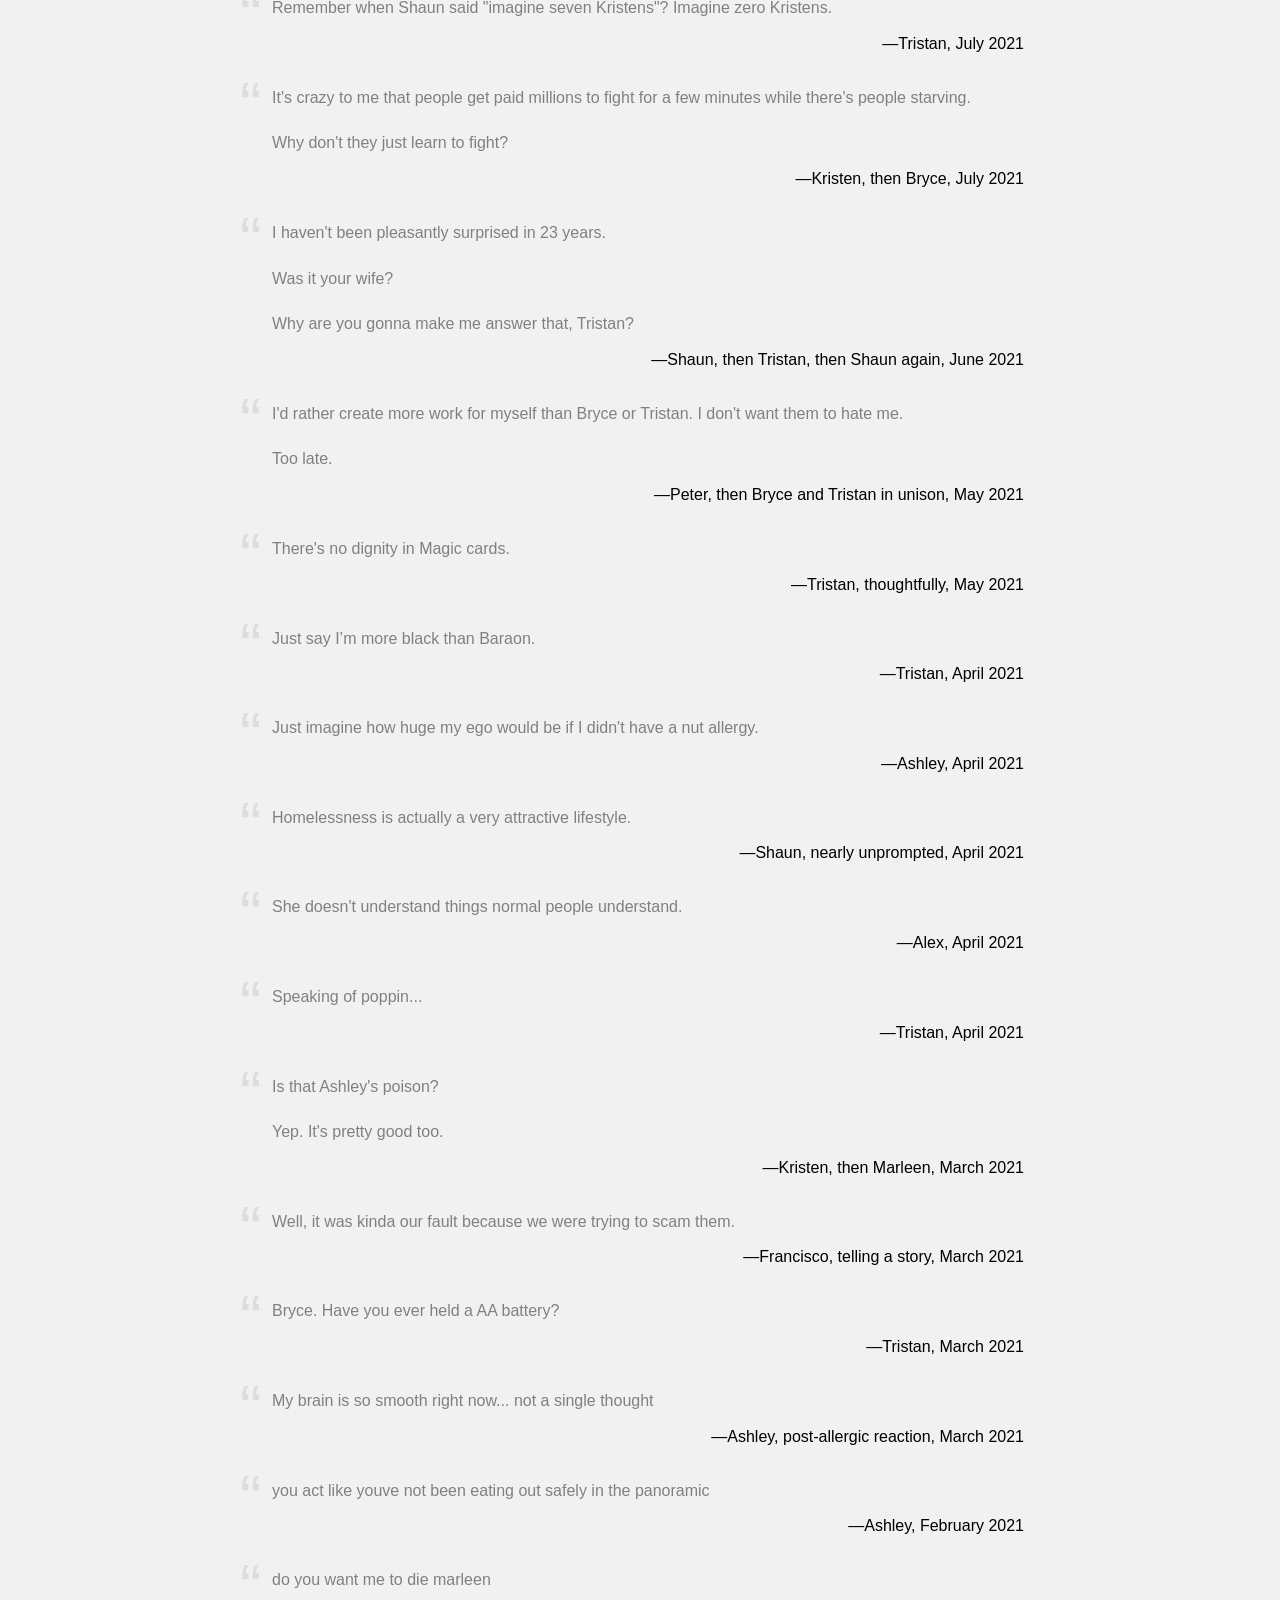
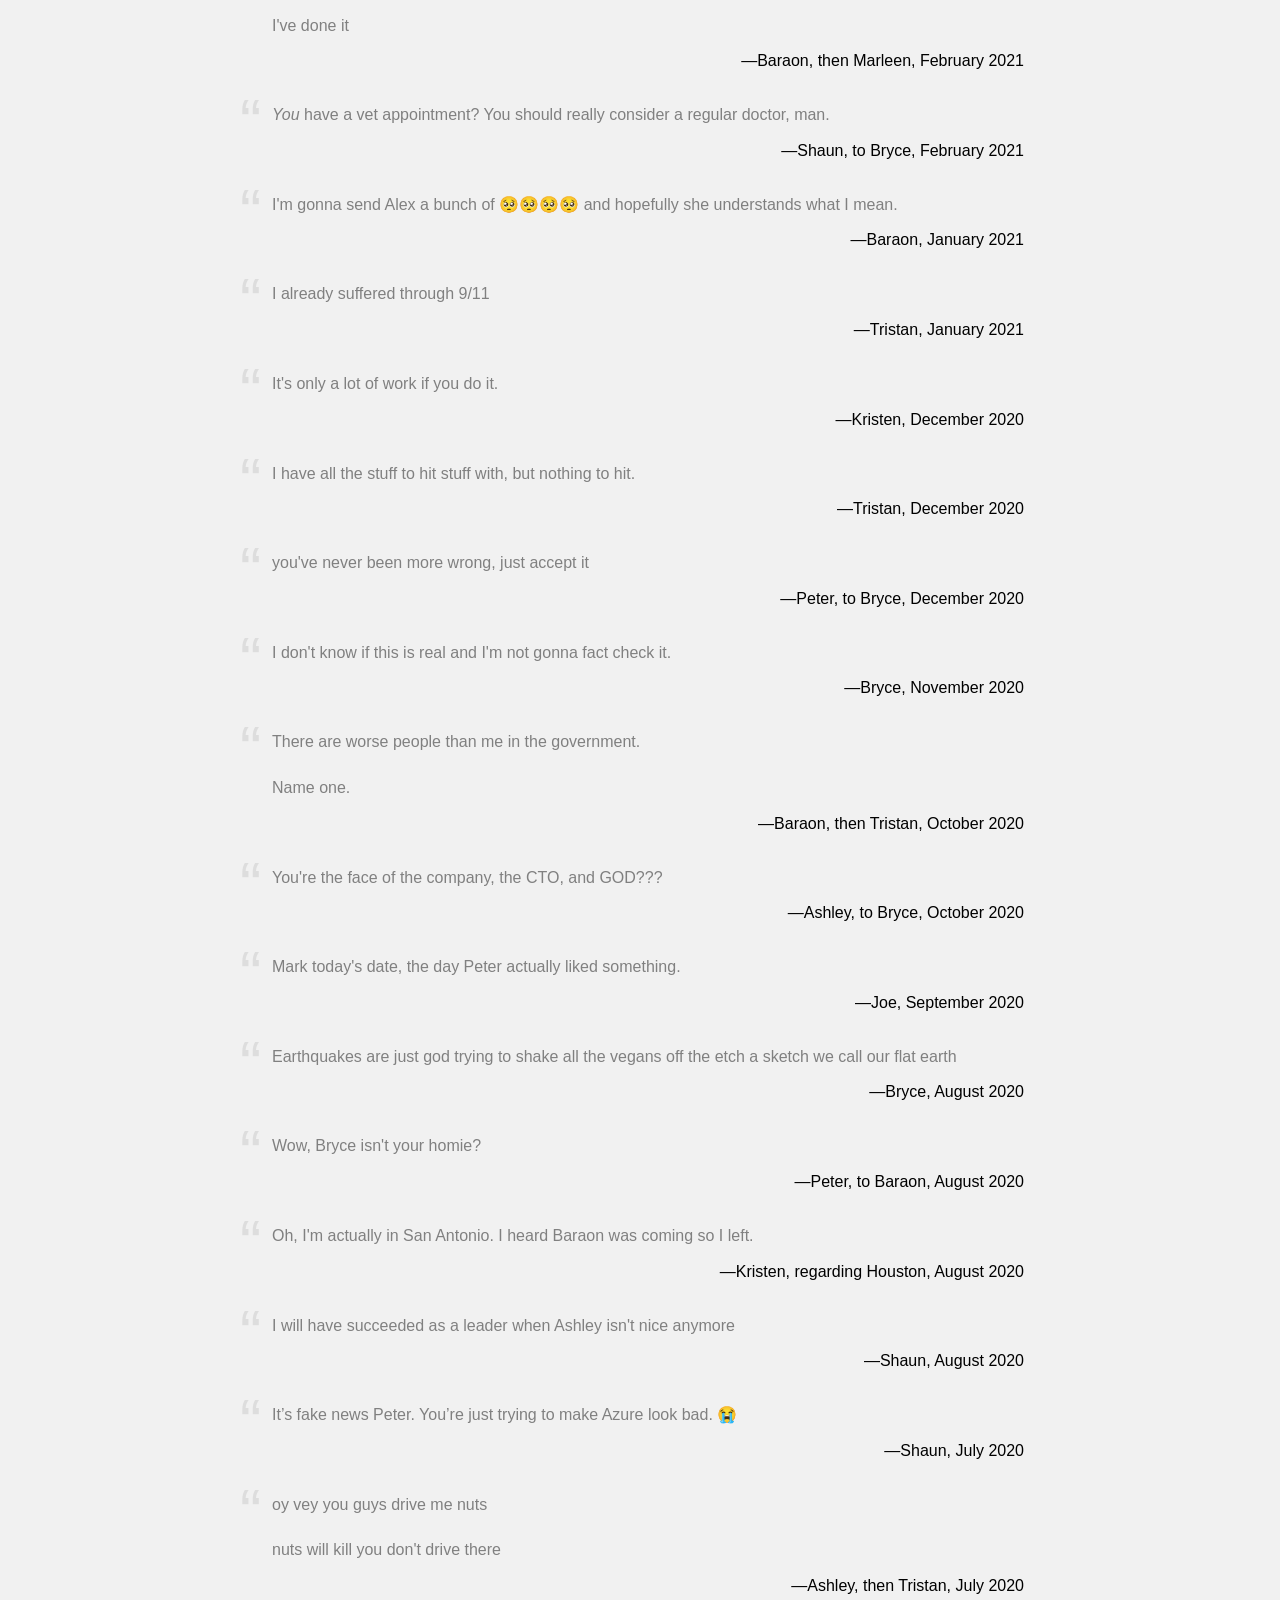
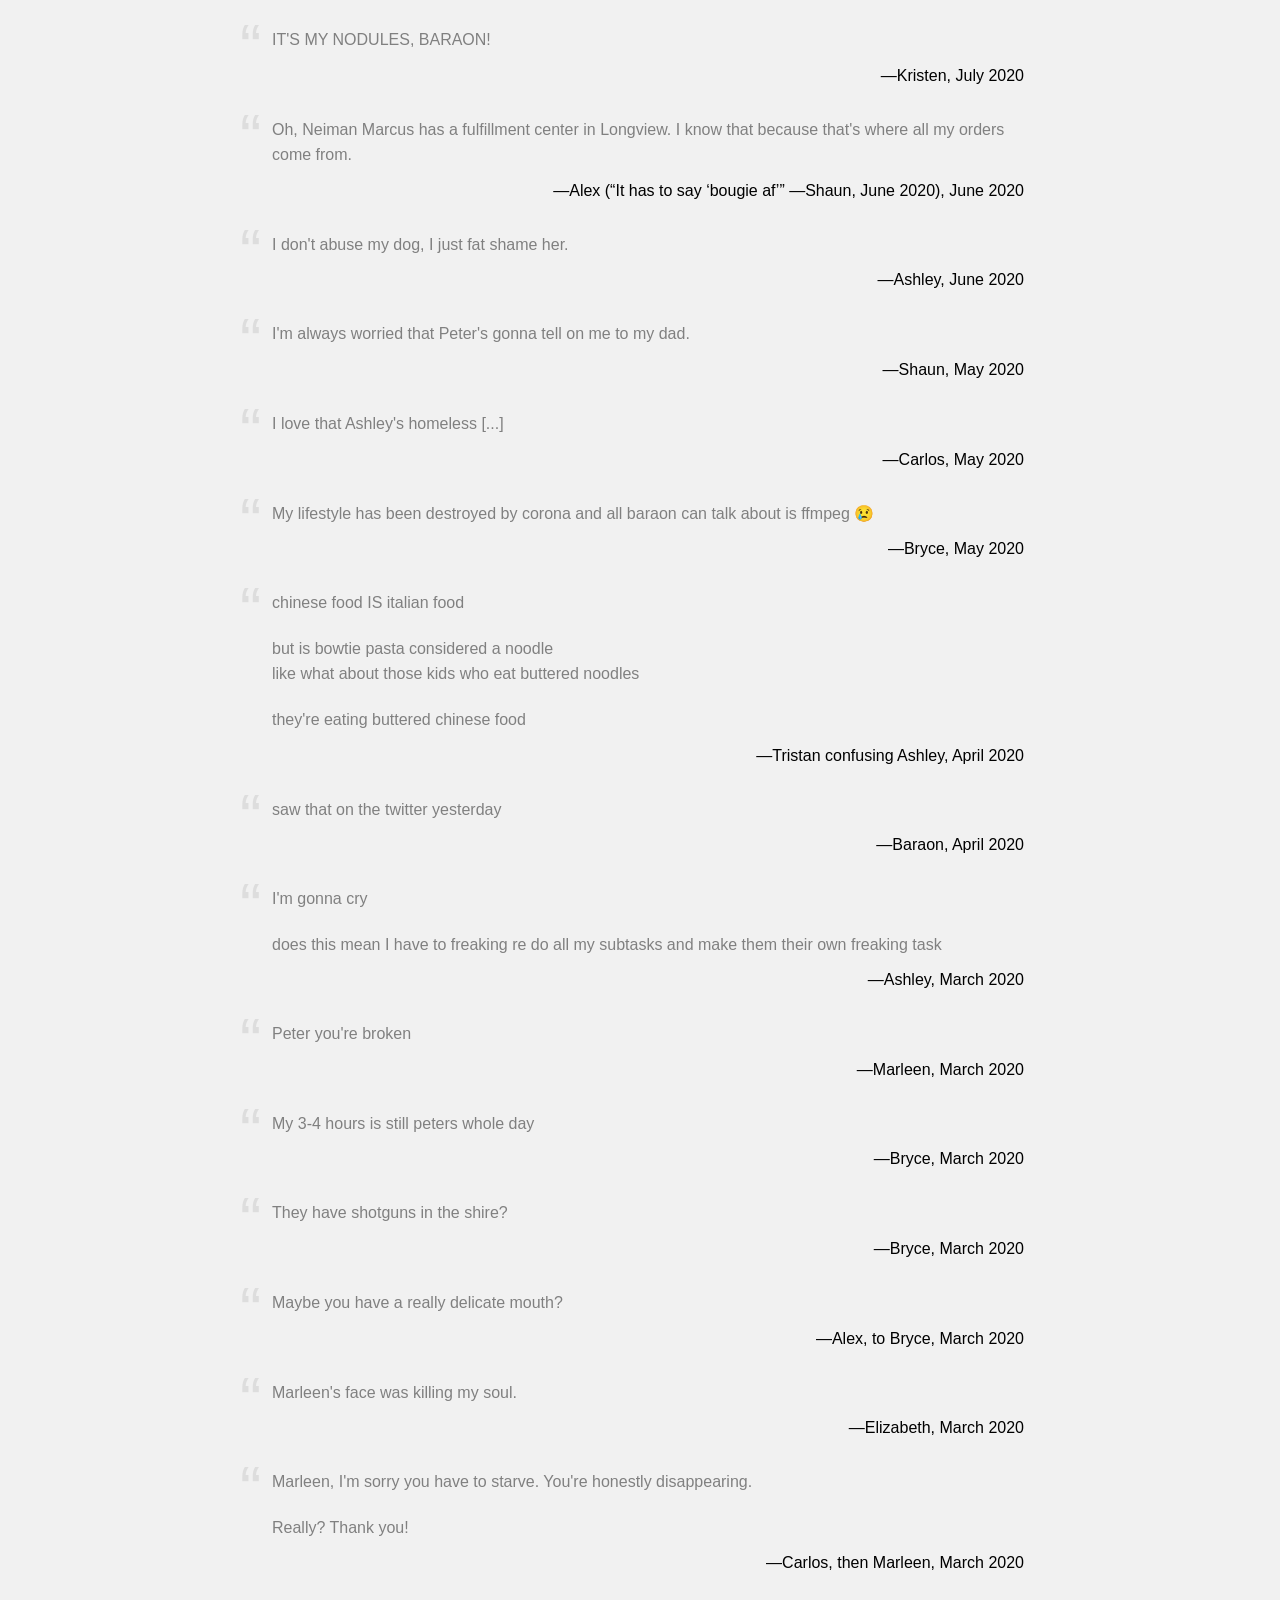
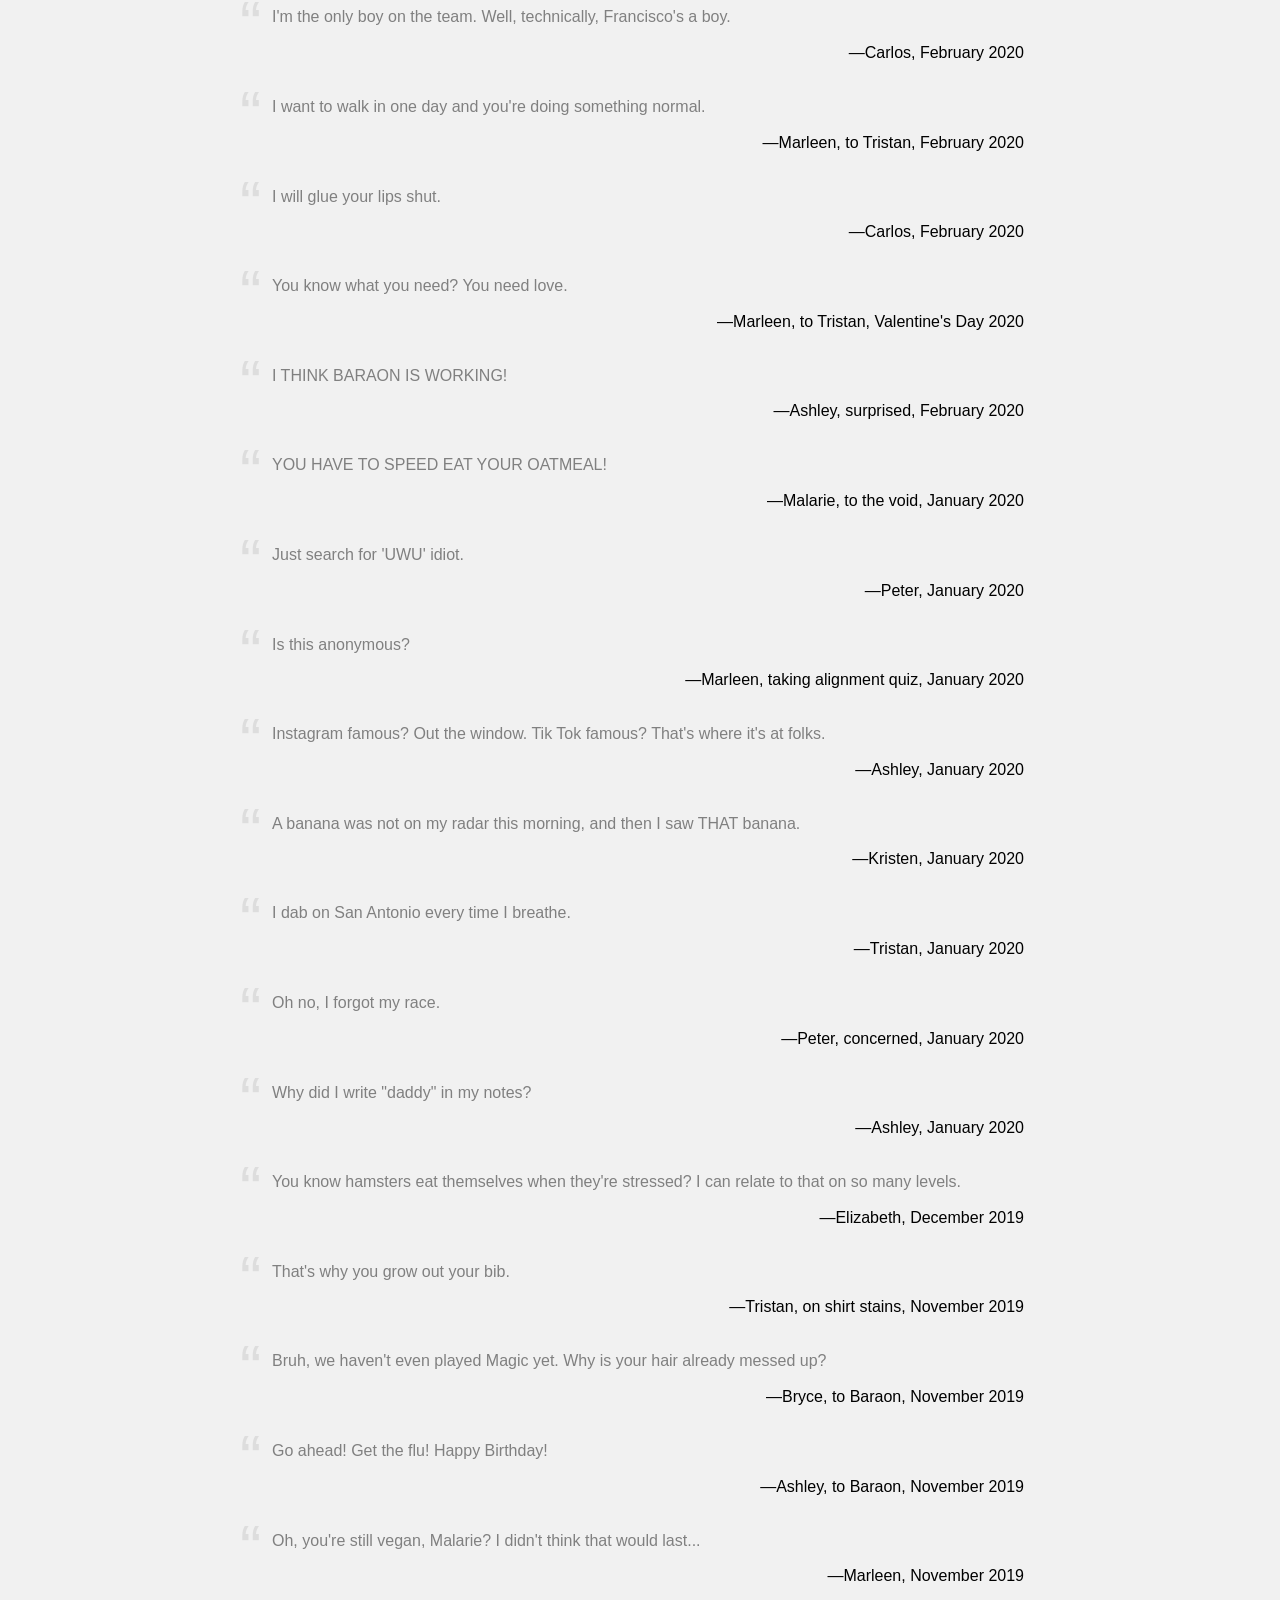
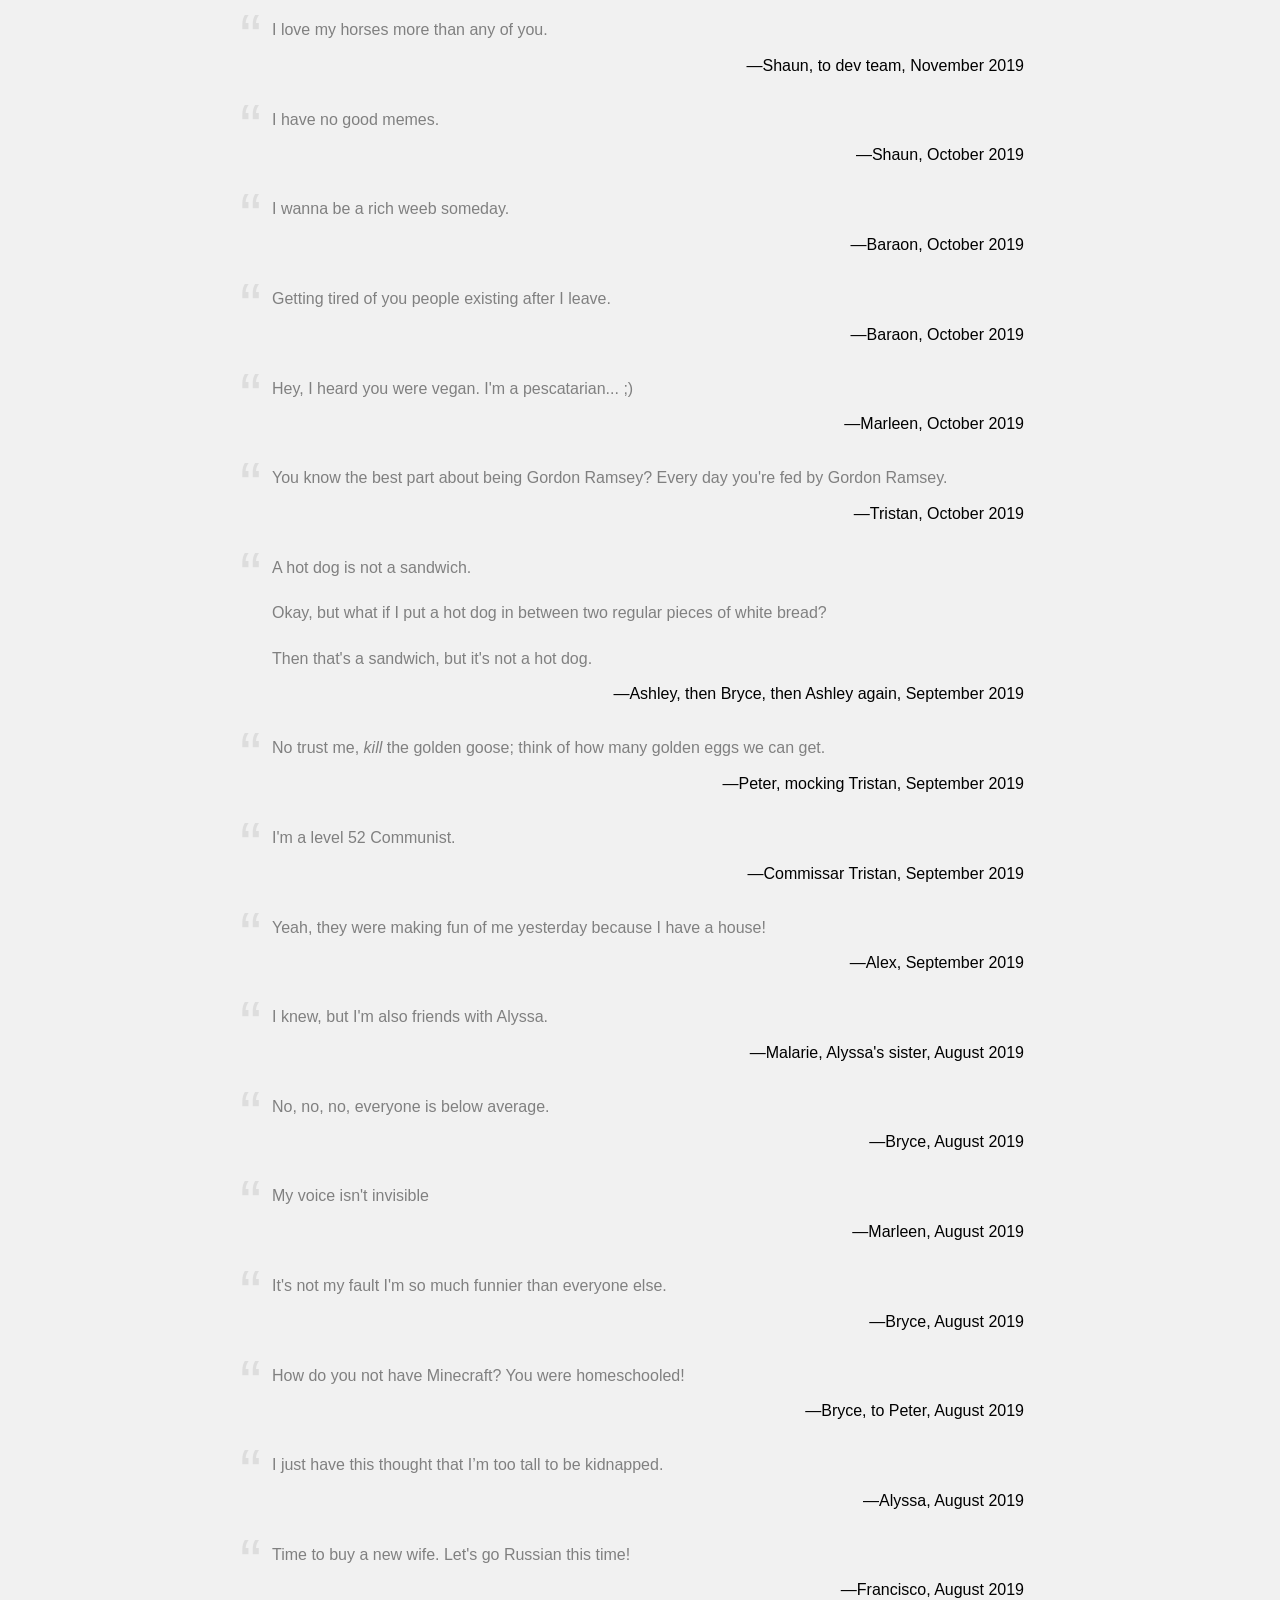
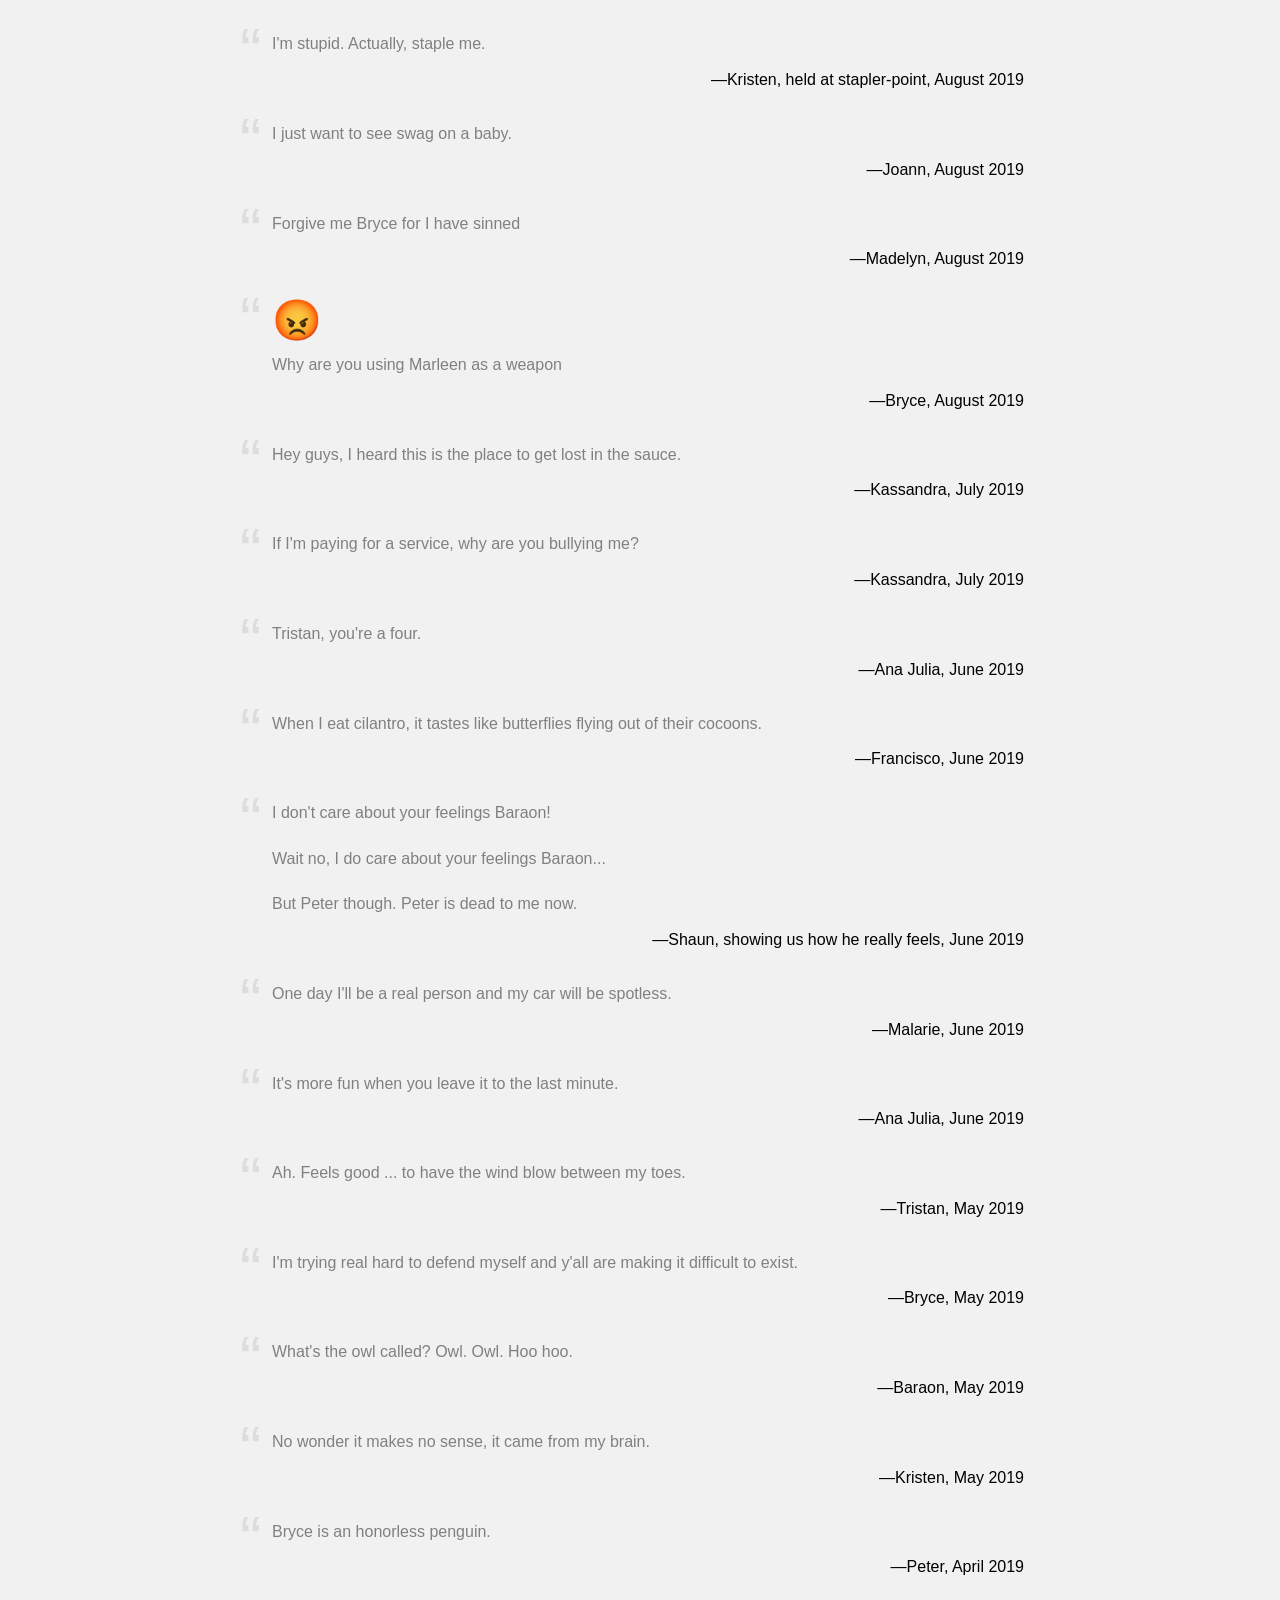
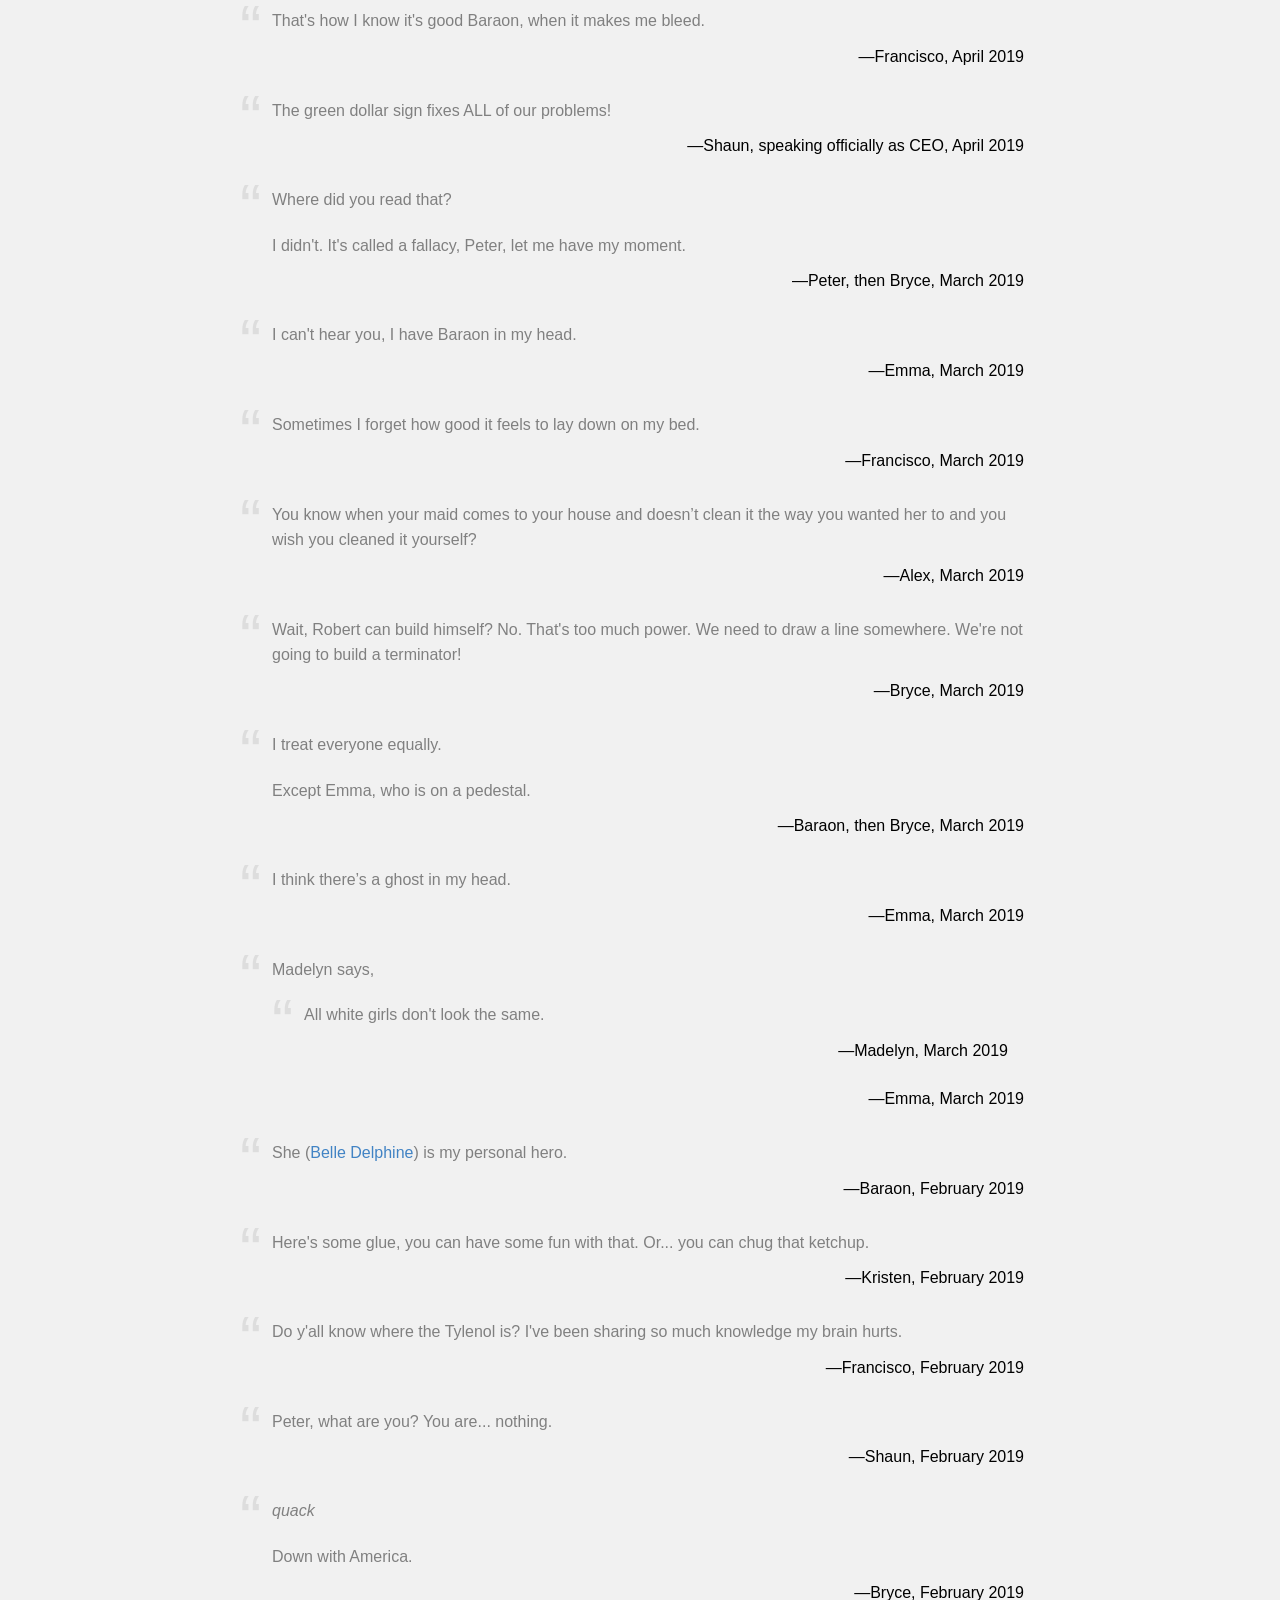
==== commit b5cf838a: "Upadte index.html" ====
--- a/index.html
+++ b/index.html
@@ -10,6 +10,9 @@
 <body>
     <main>
         <h1><span>Why were these said</span></h1>
+        <blockquote cite="Aslhey, March 2025">
+            <p>I sumbit.</p>
+        </blockquote>
         <blockquote cite="Alex, April 2024">
             <p>The constant threat of suffering is manageable.</p>
         </blockquote>
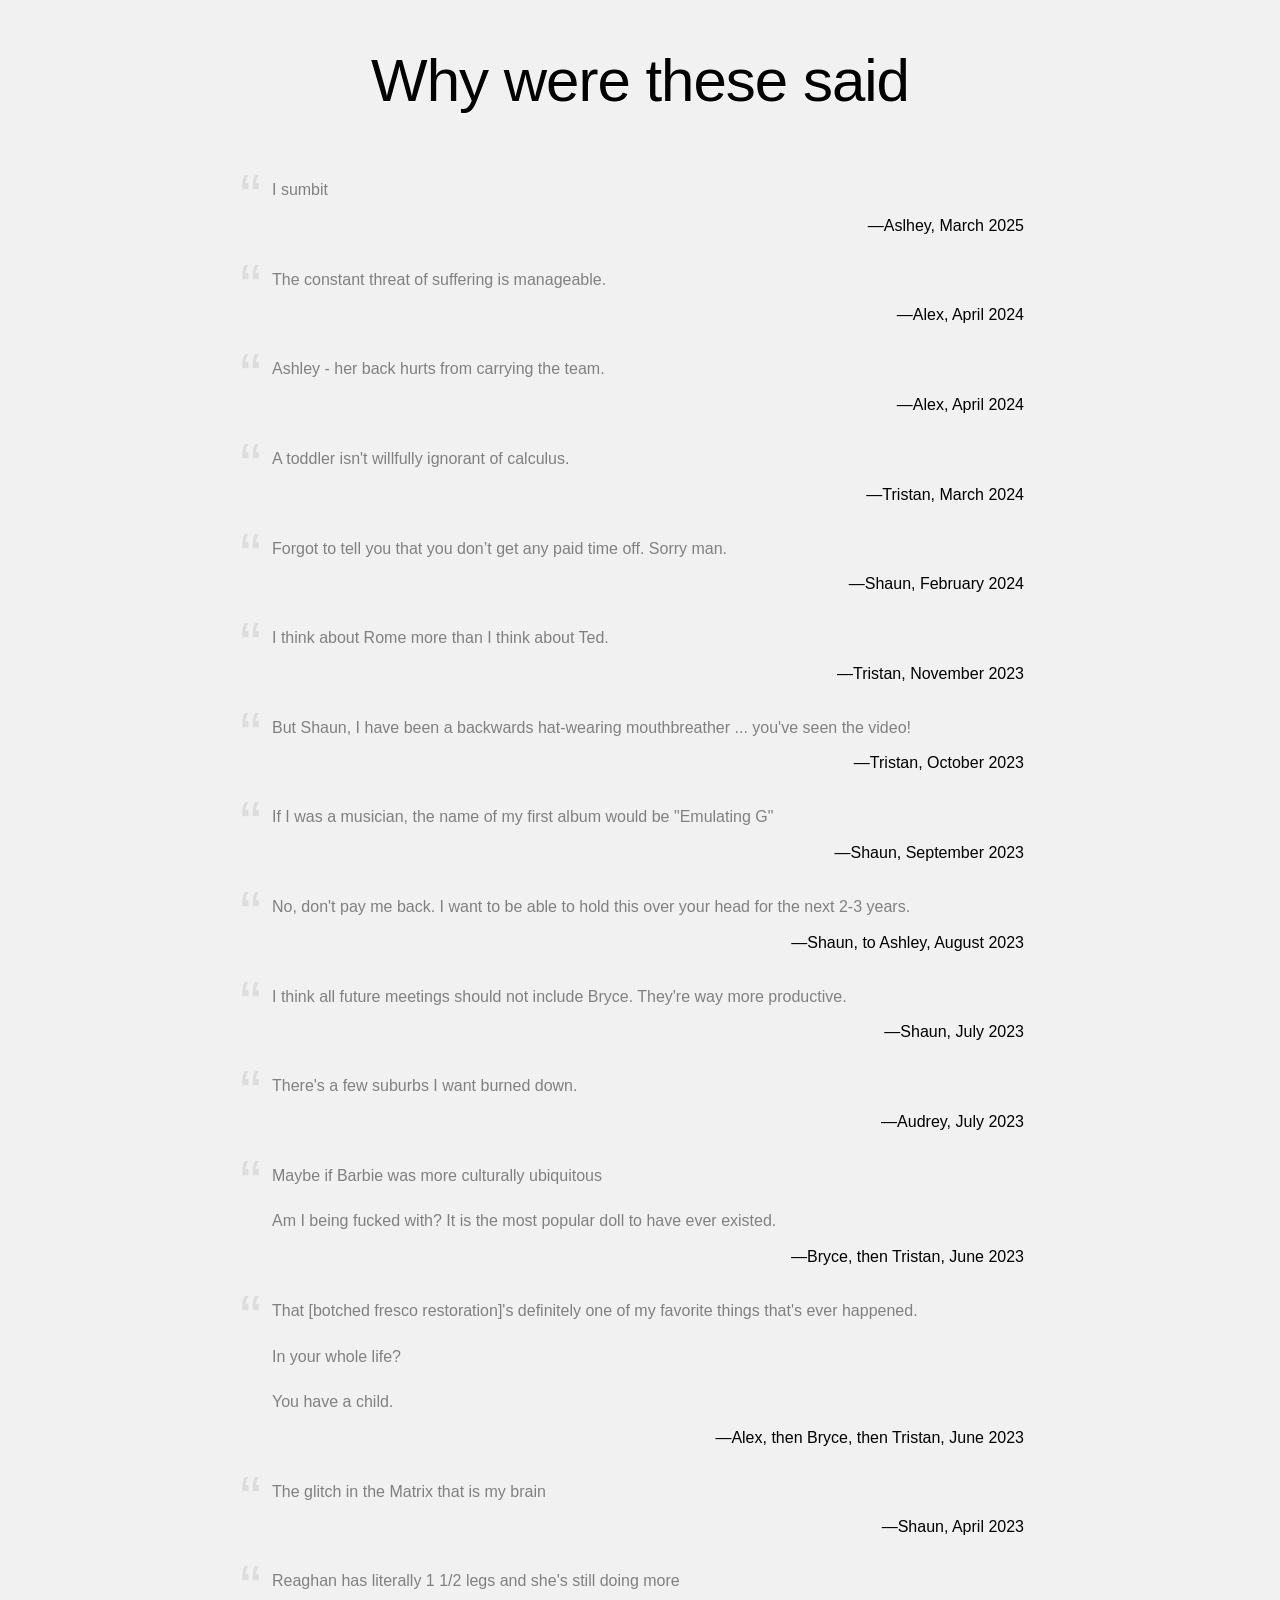
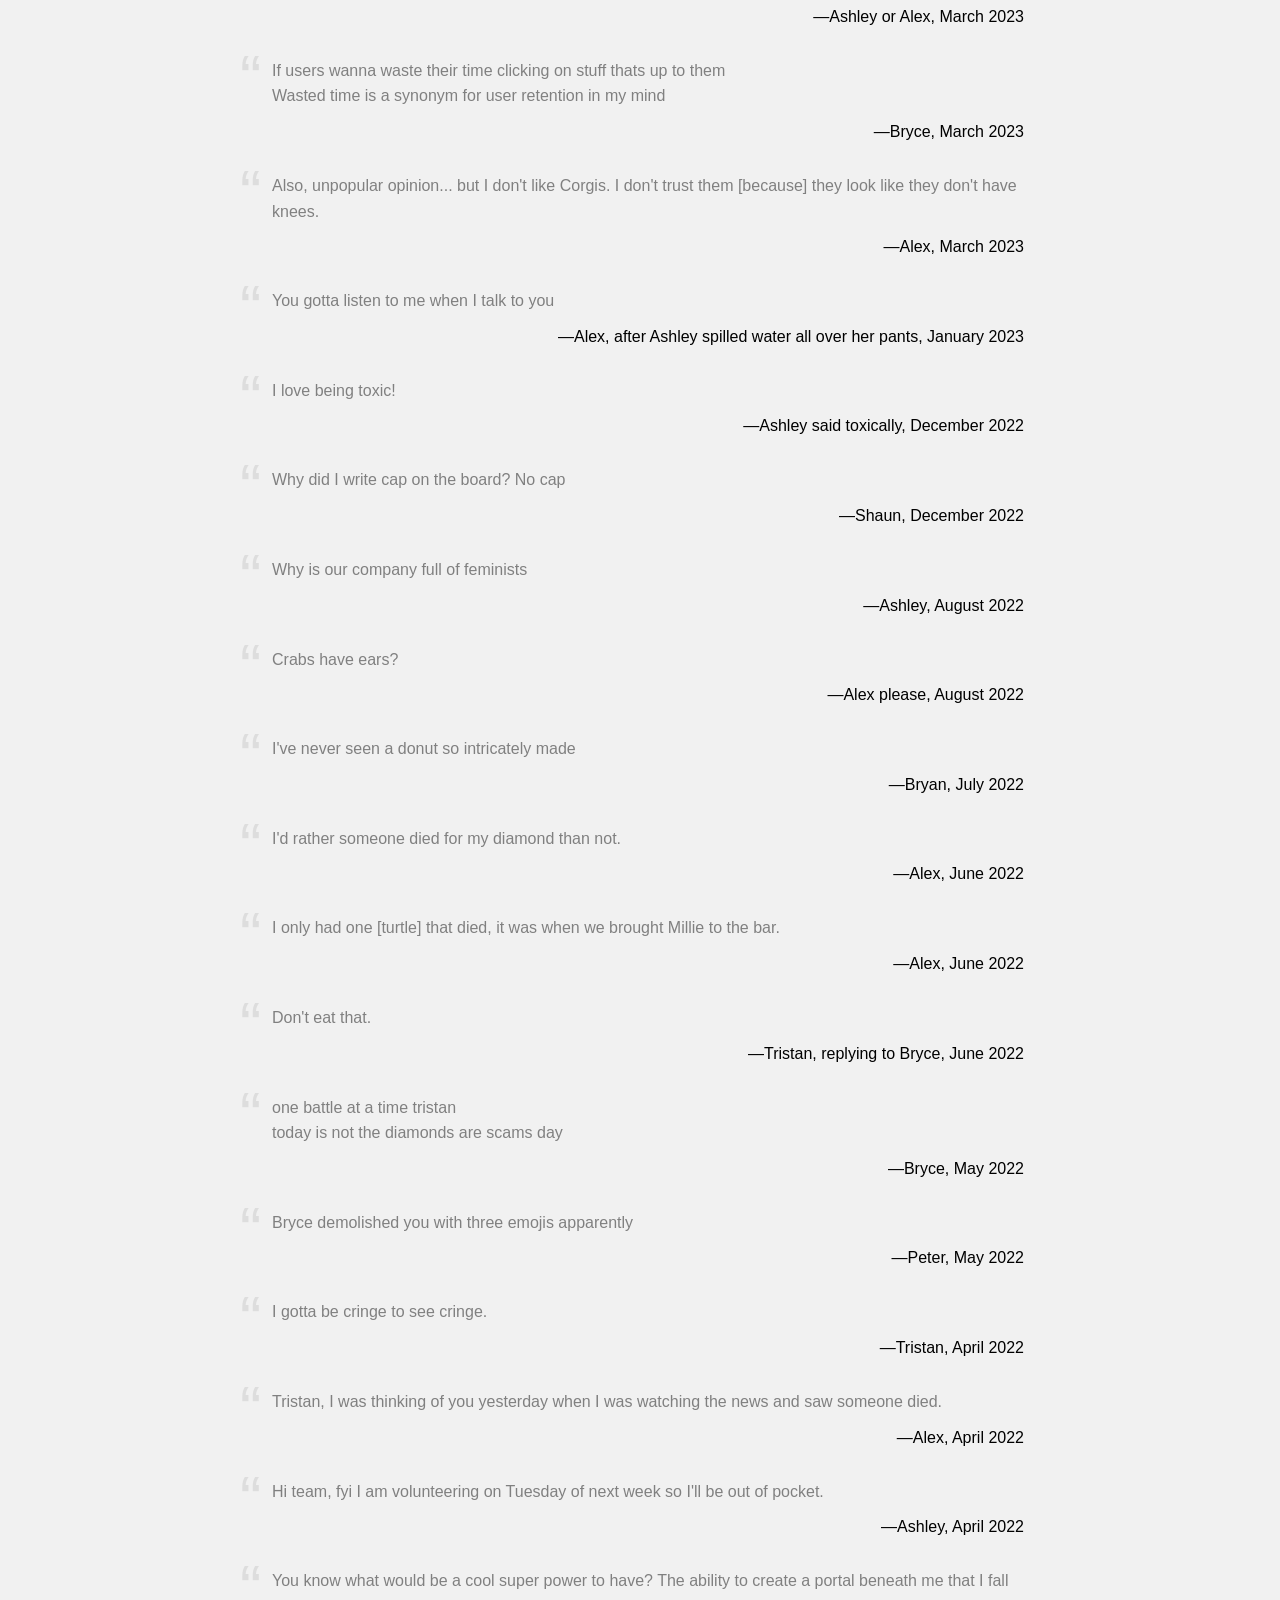
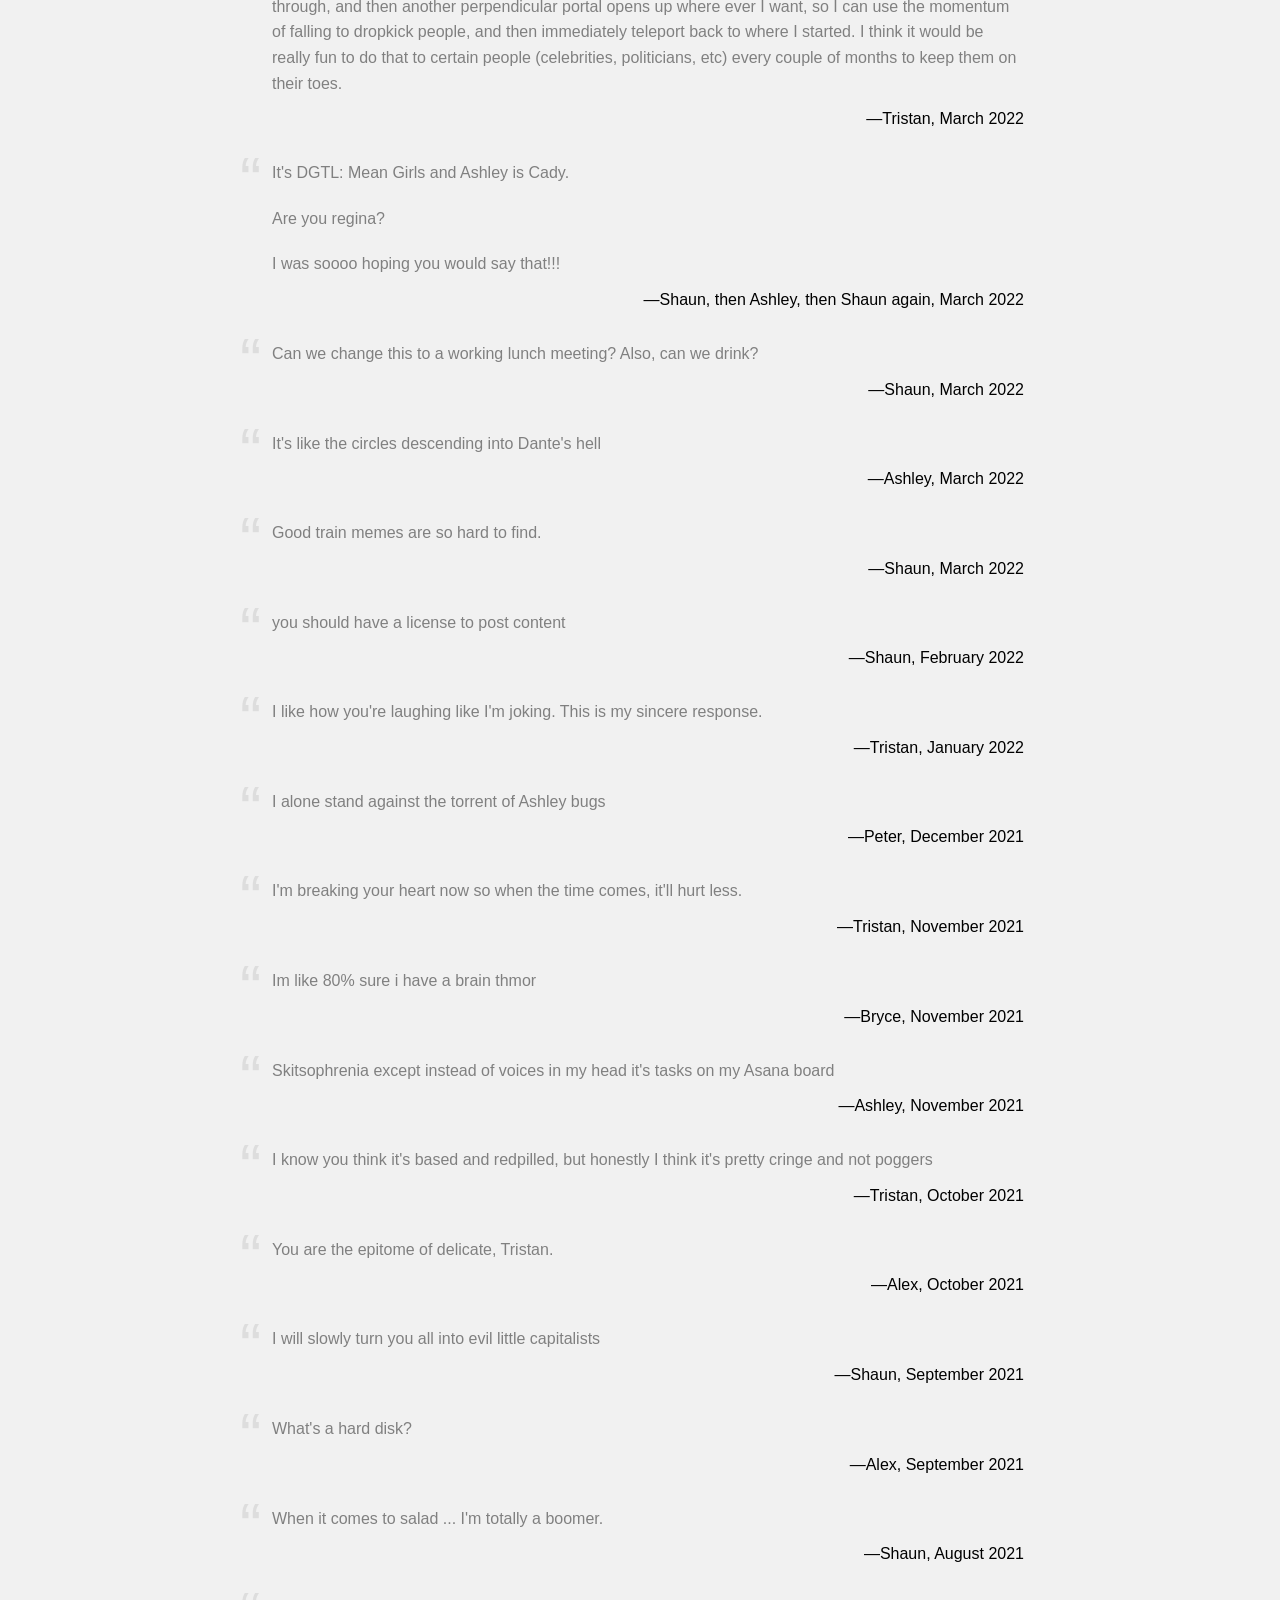
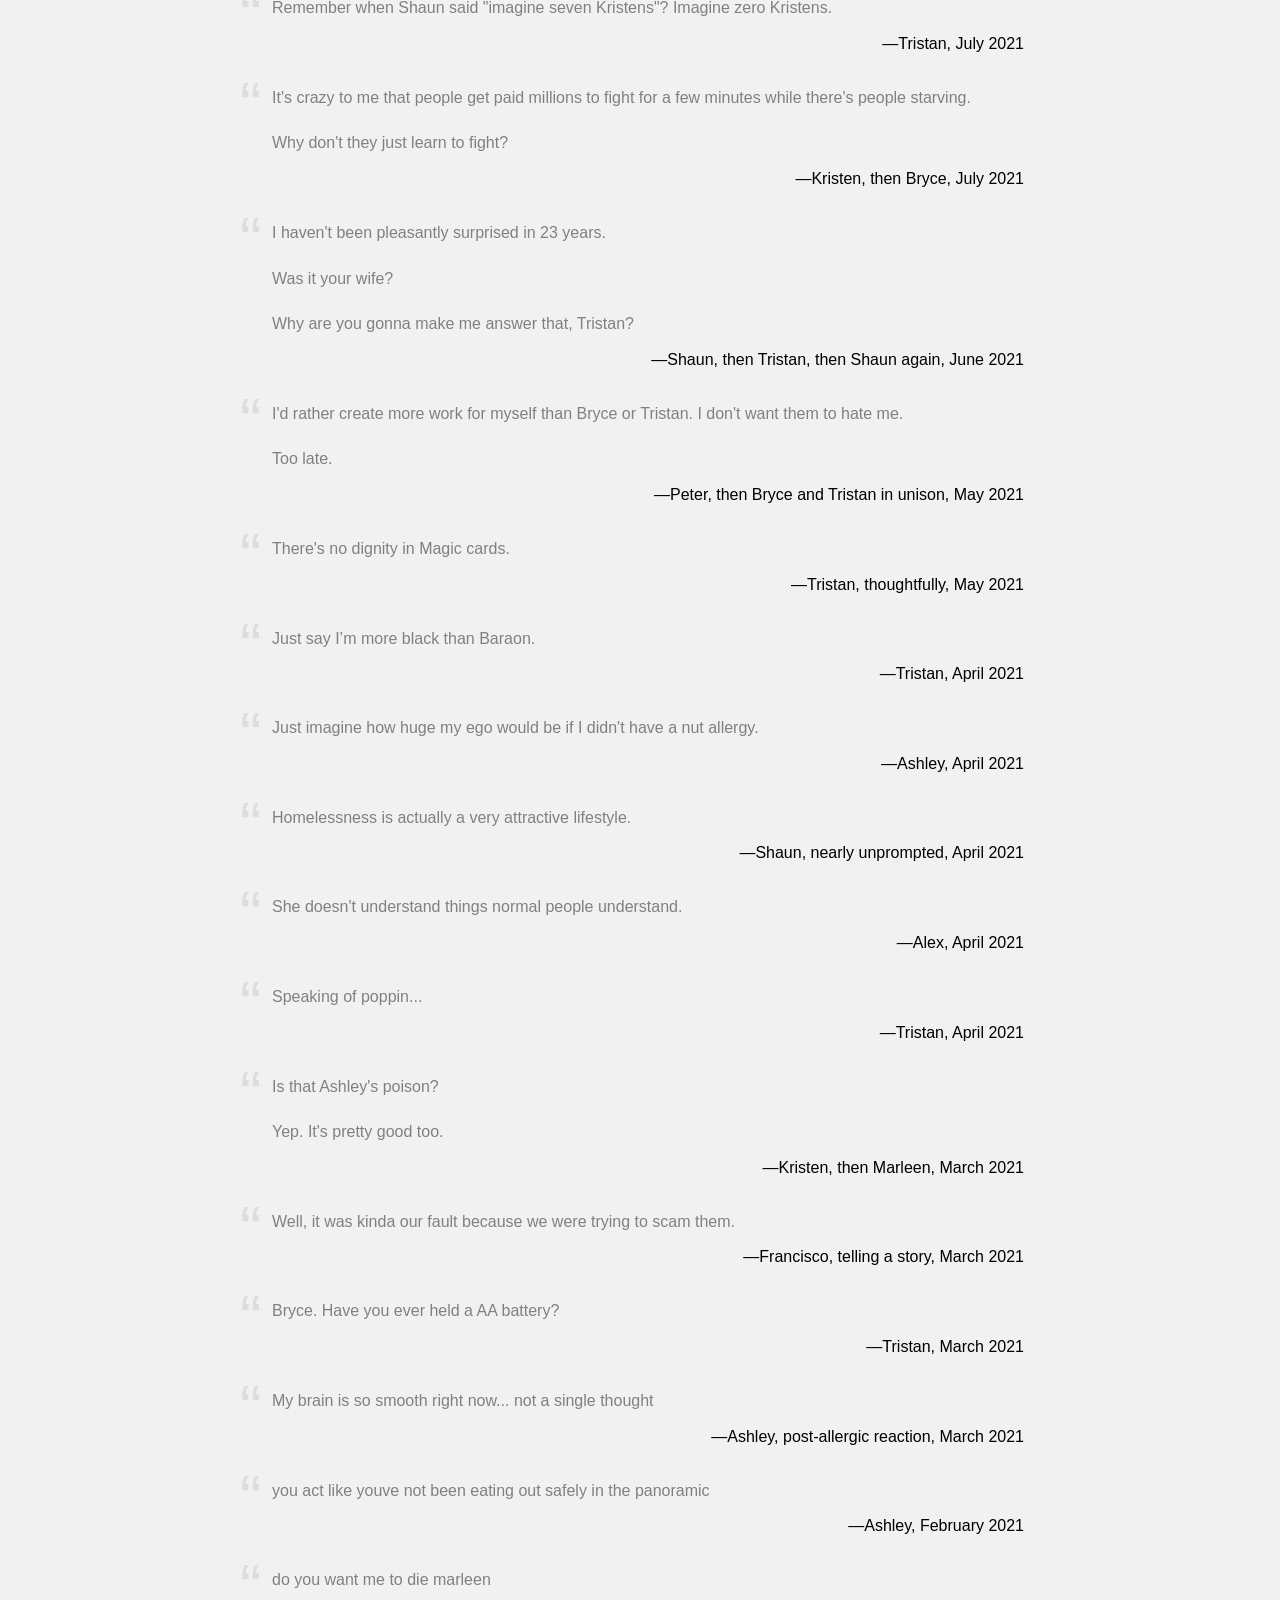
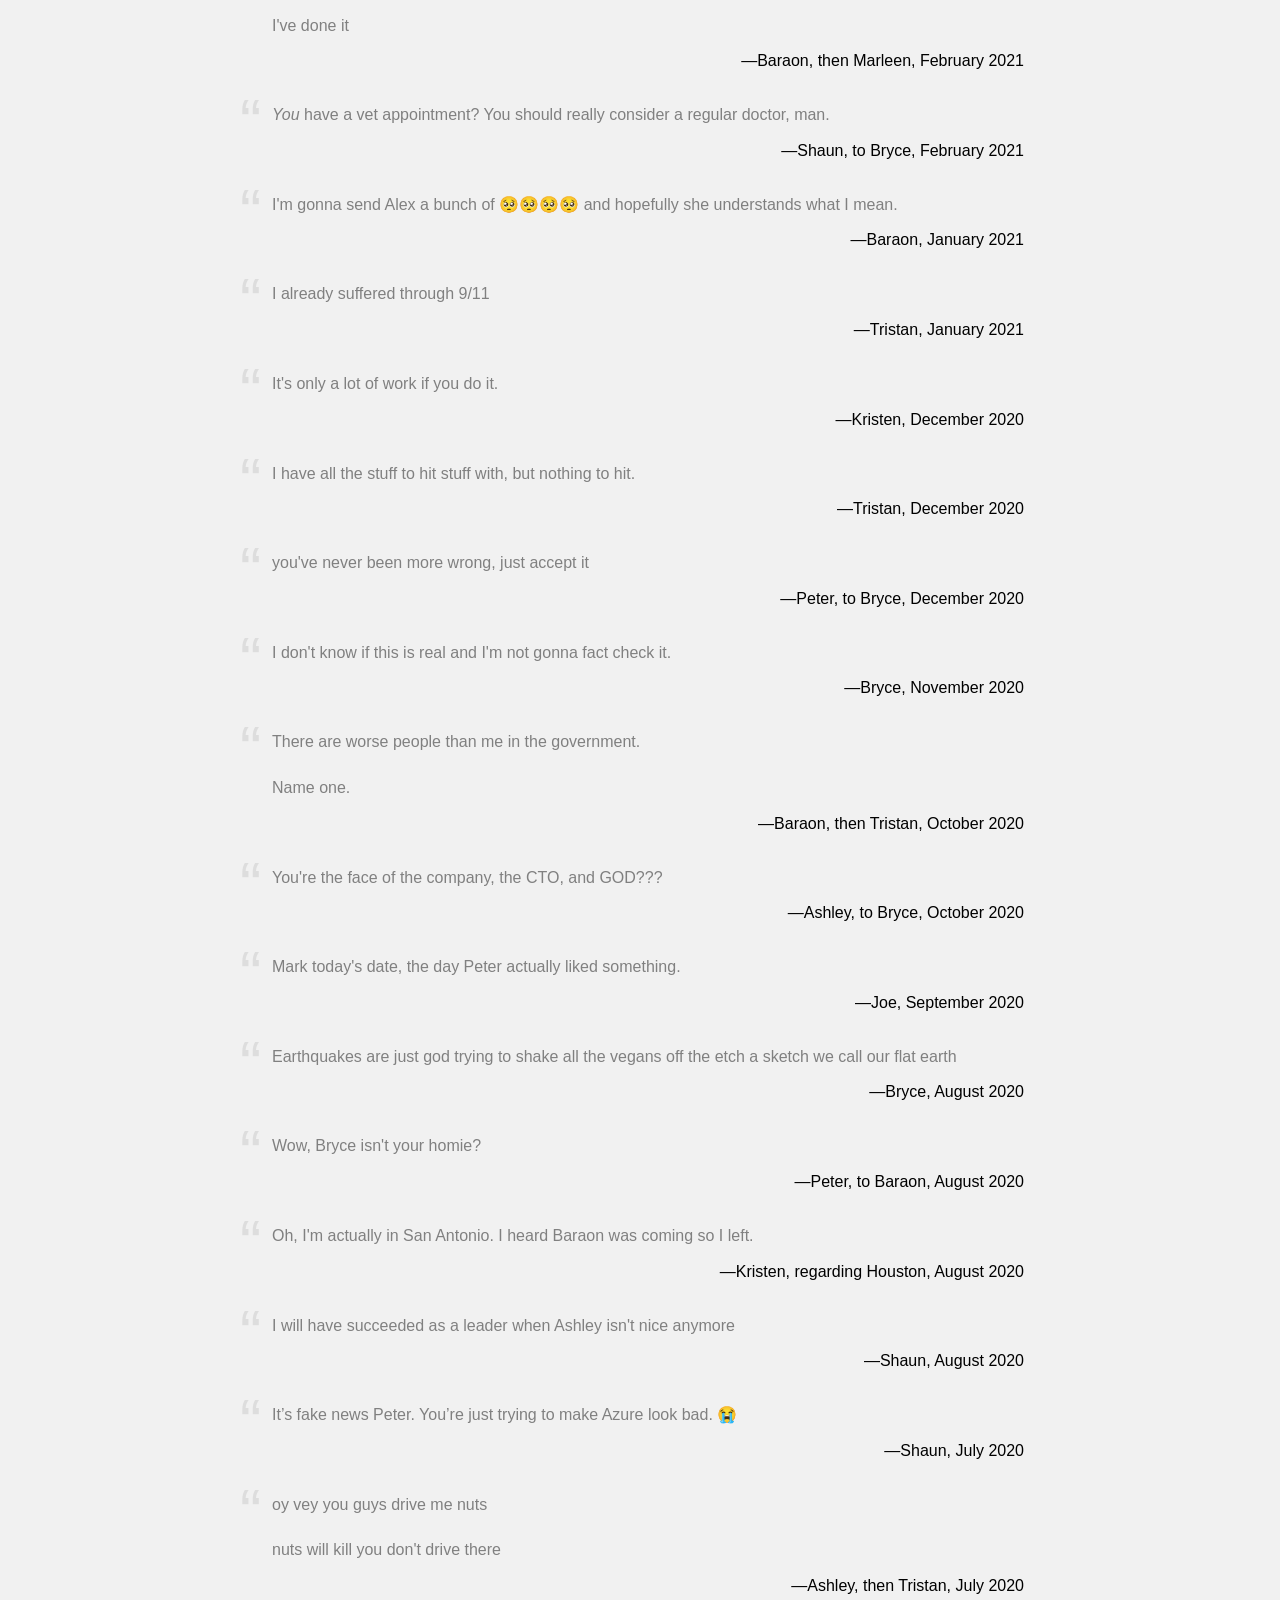
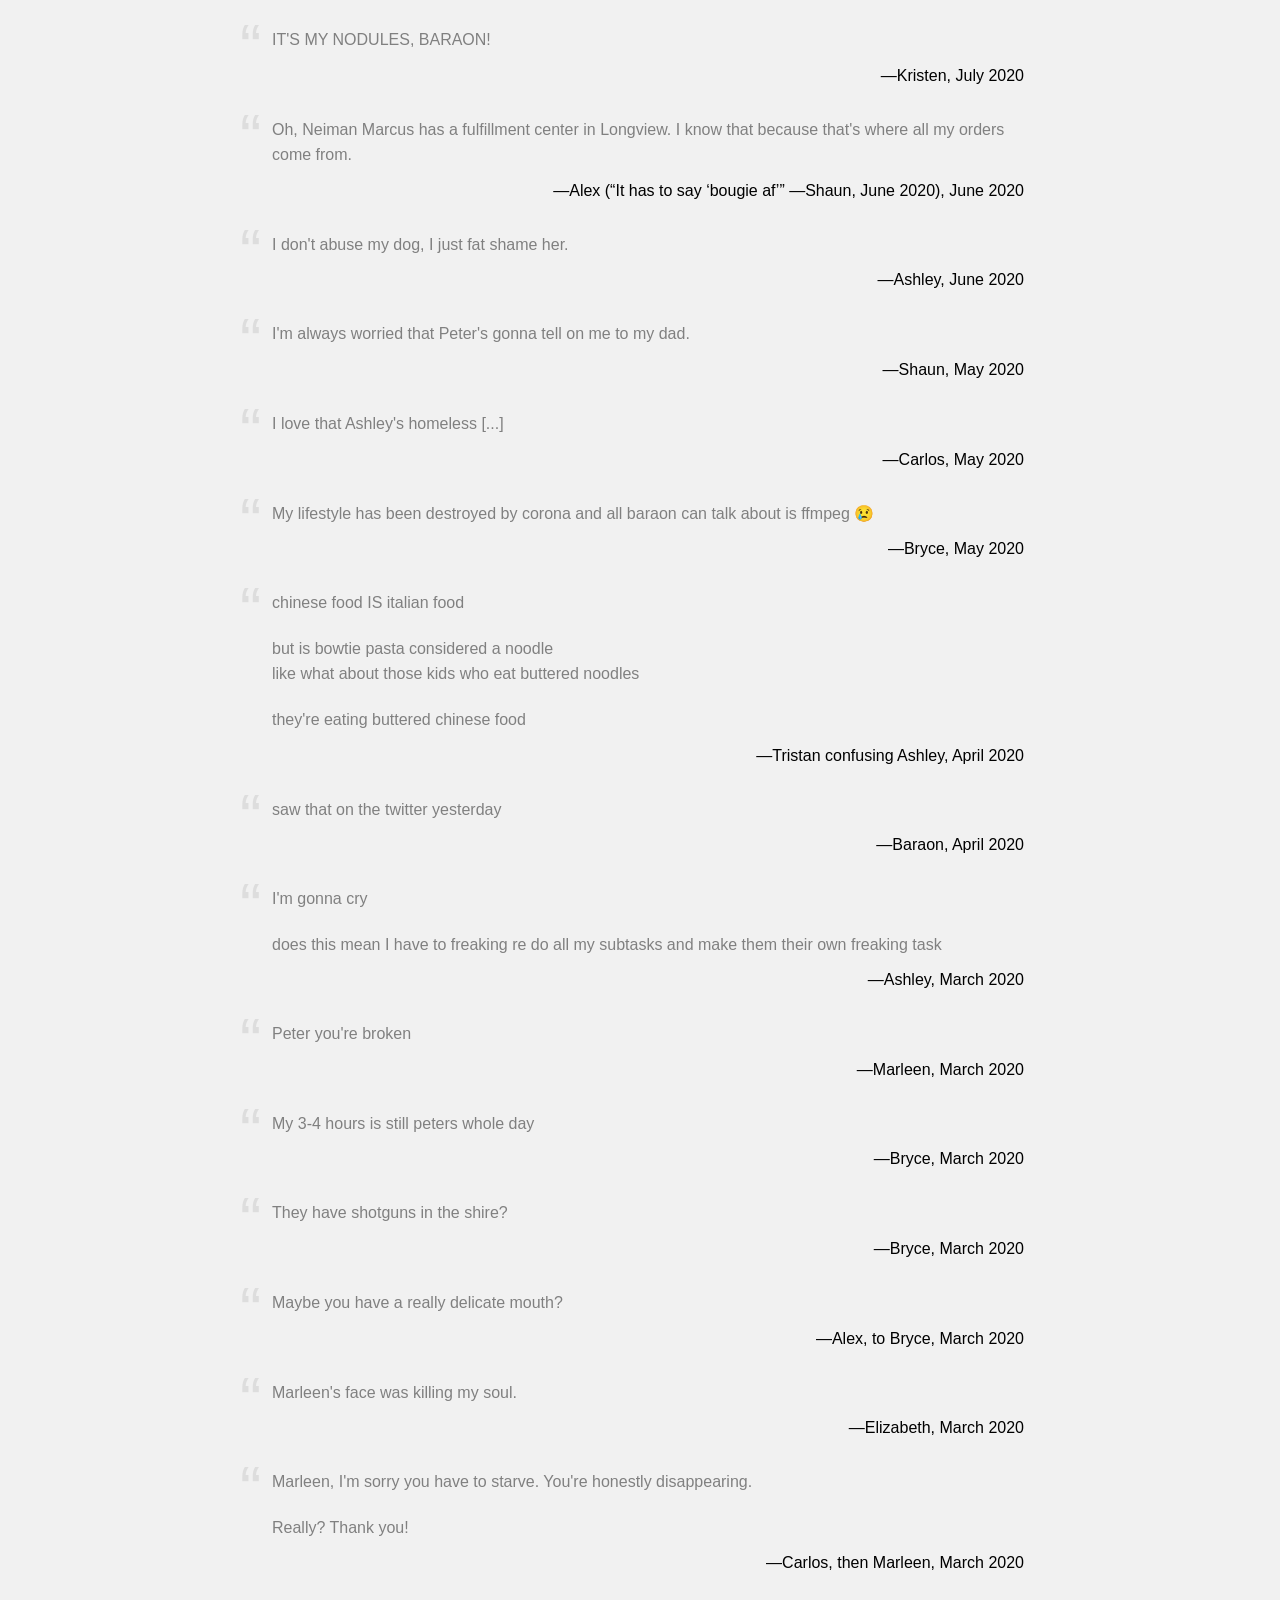
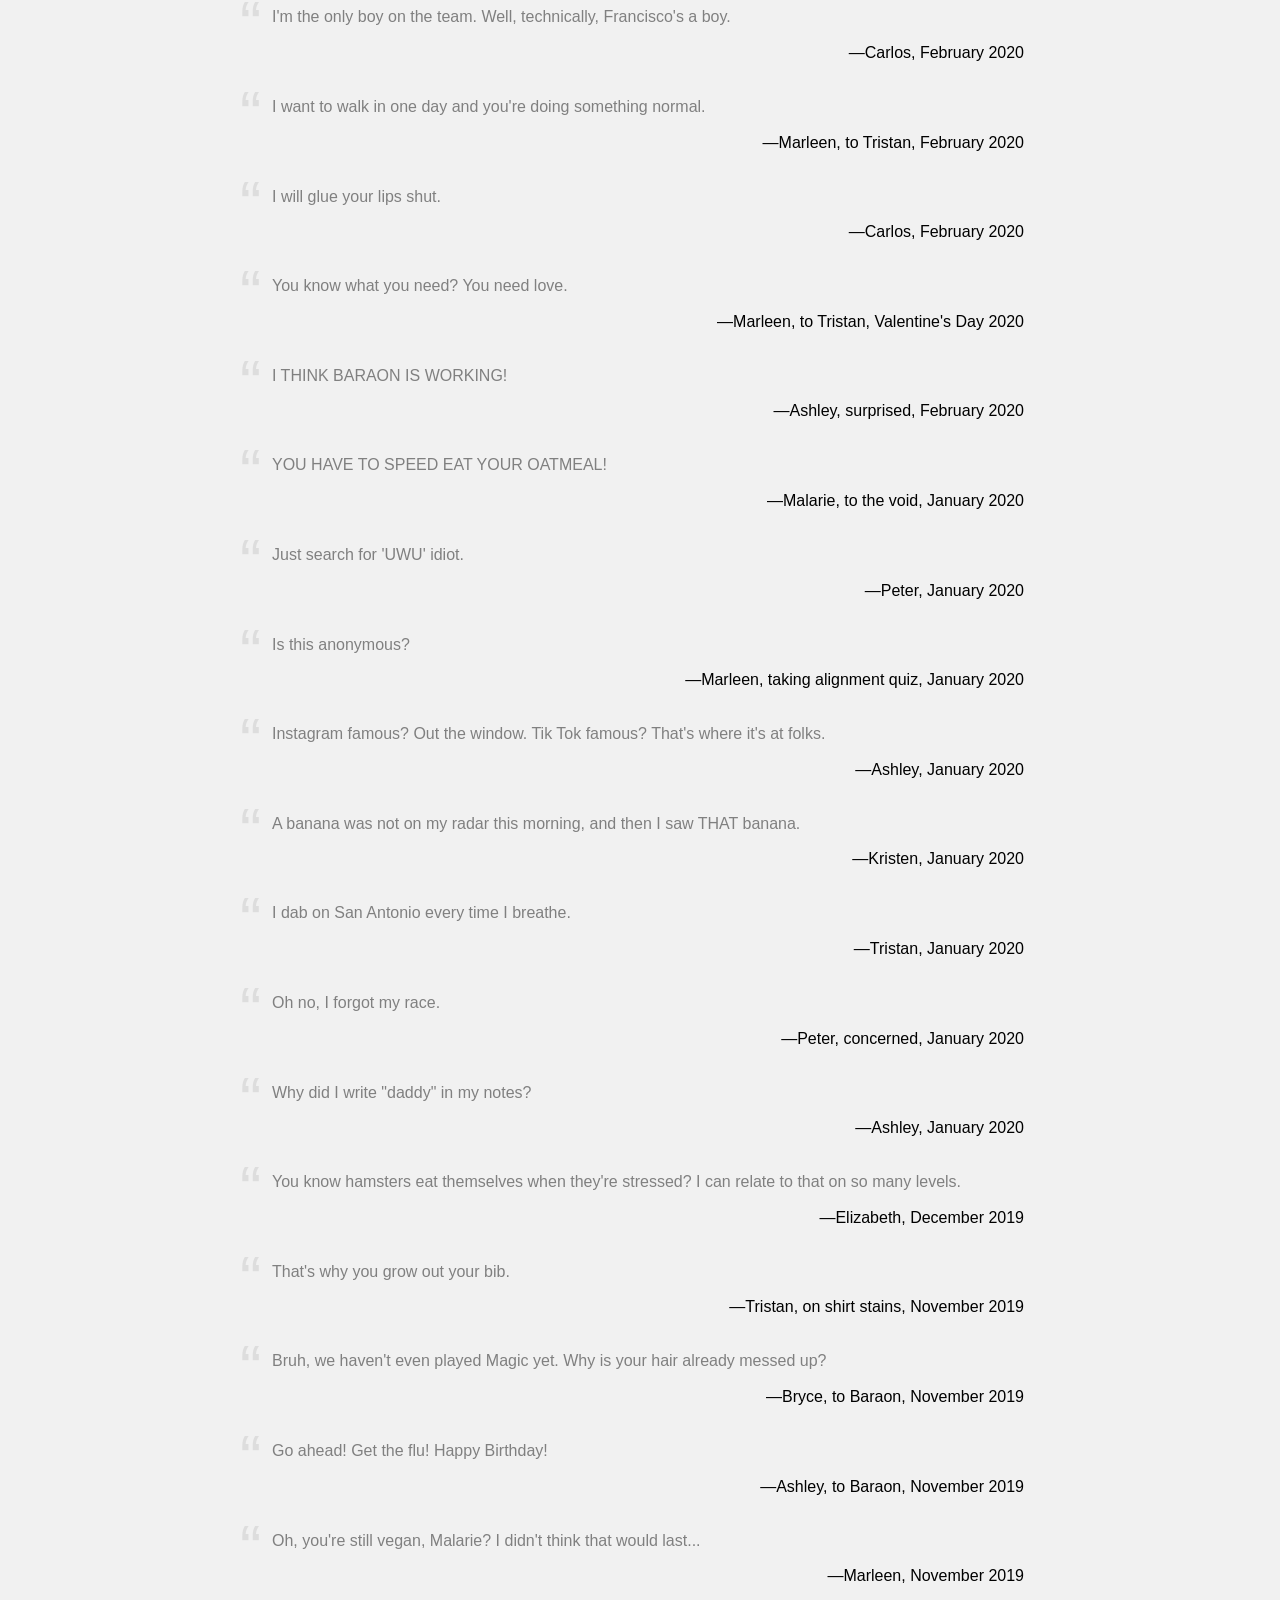
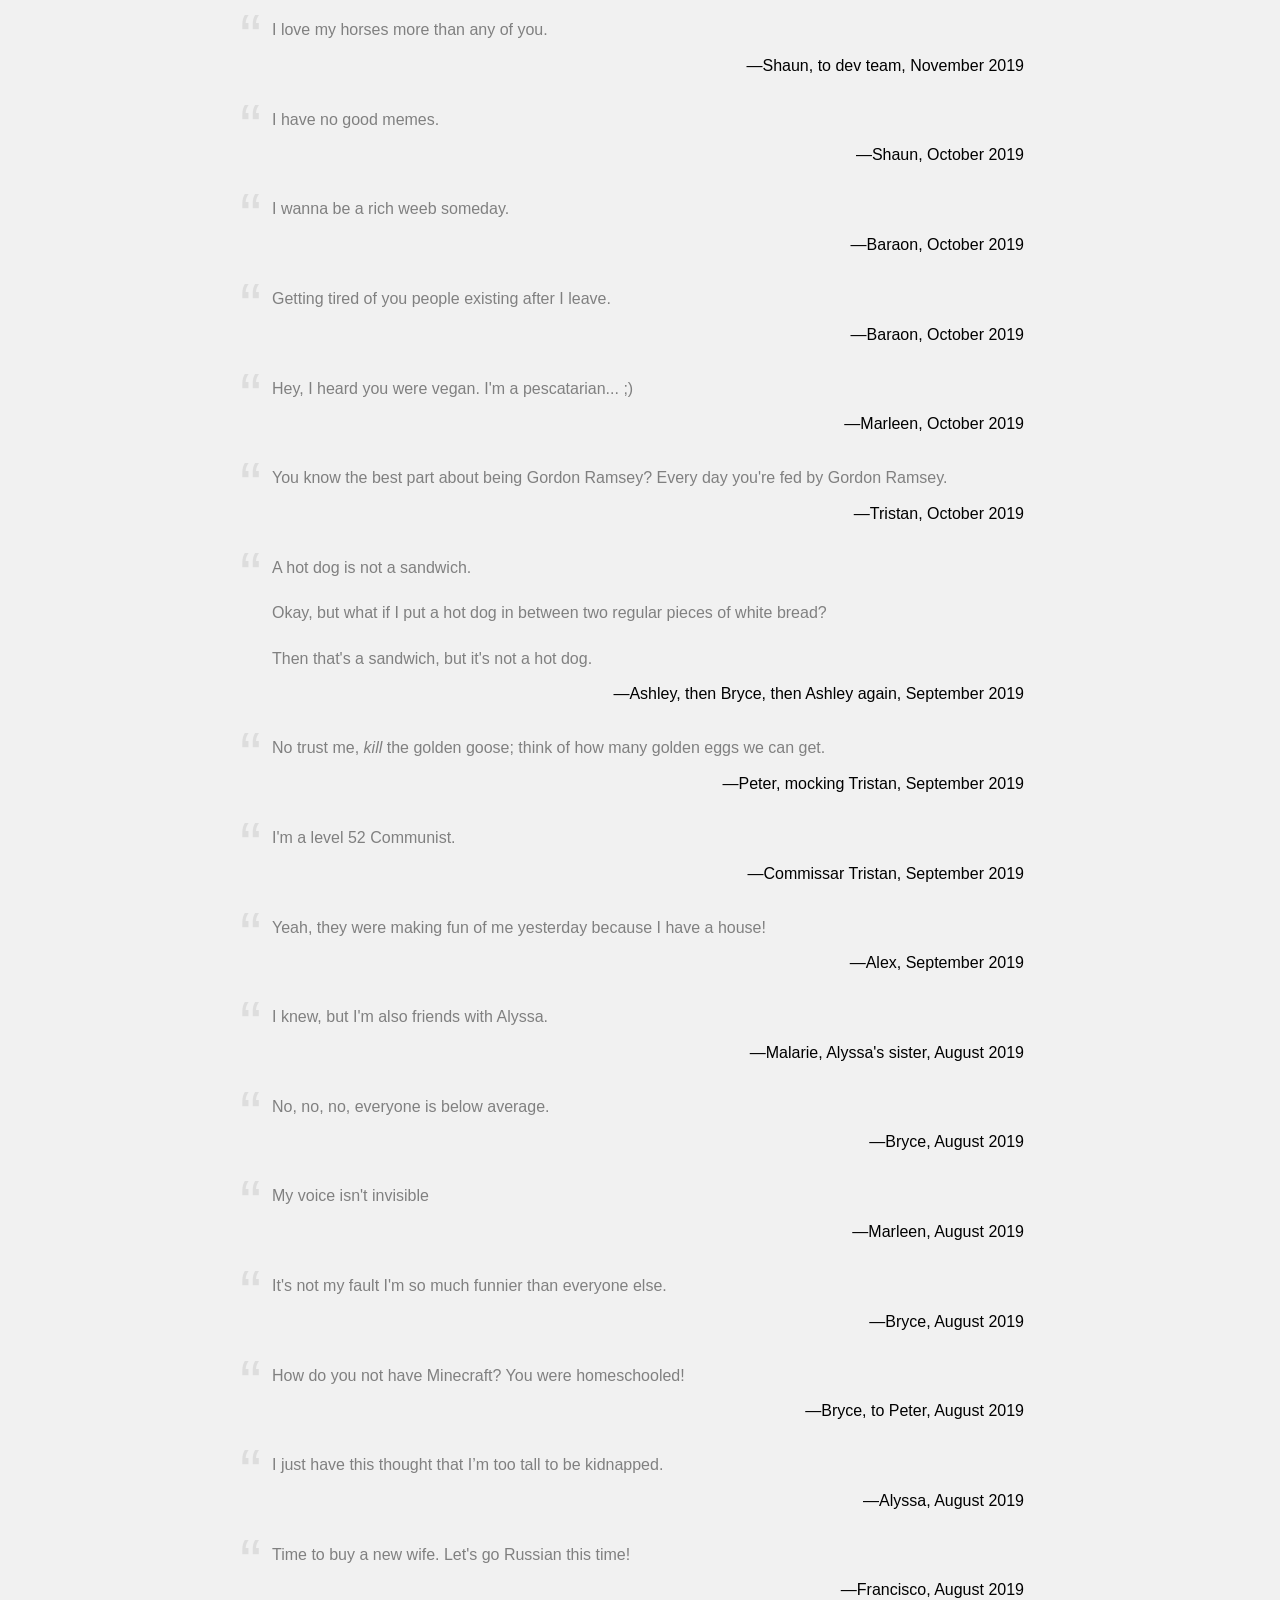
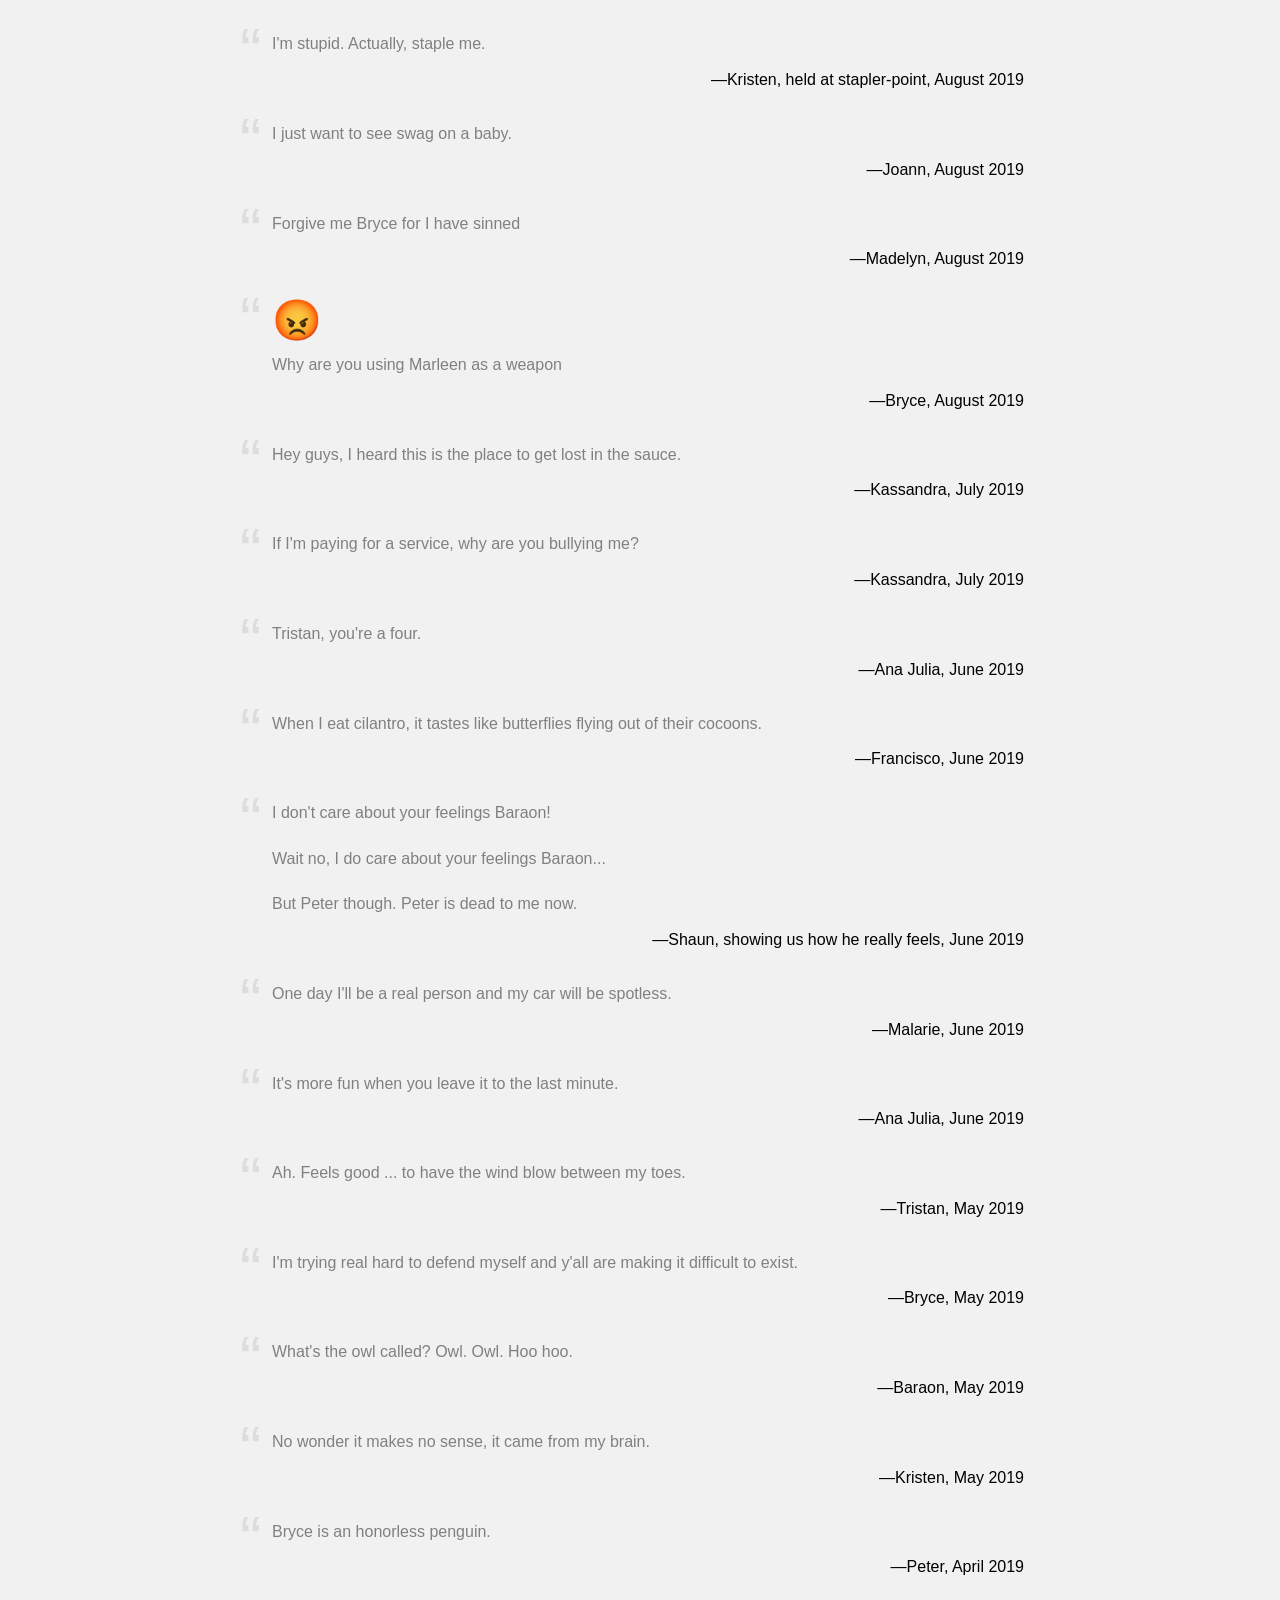
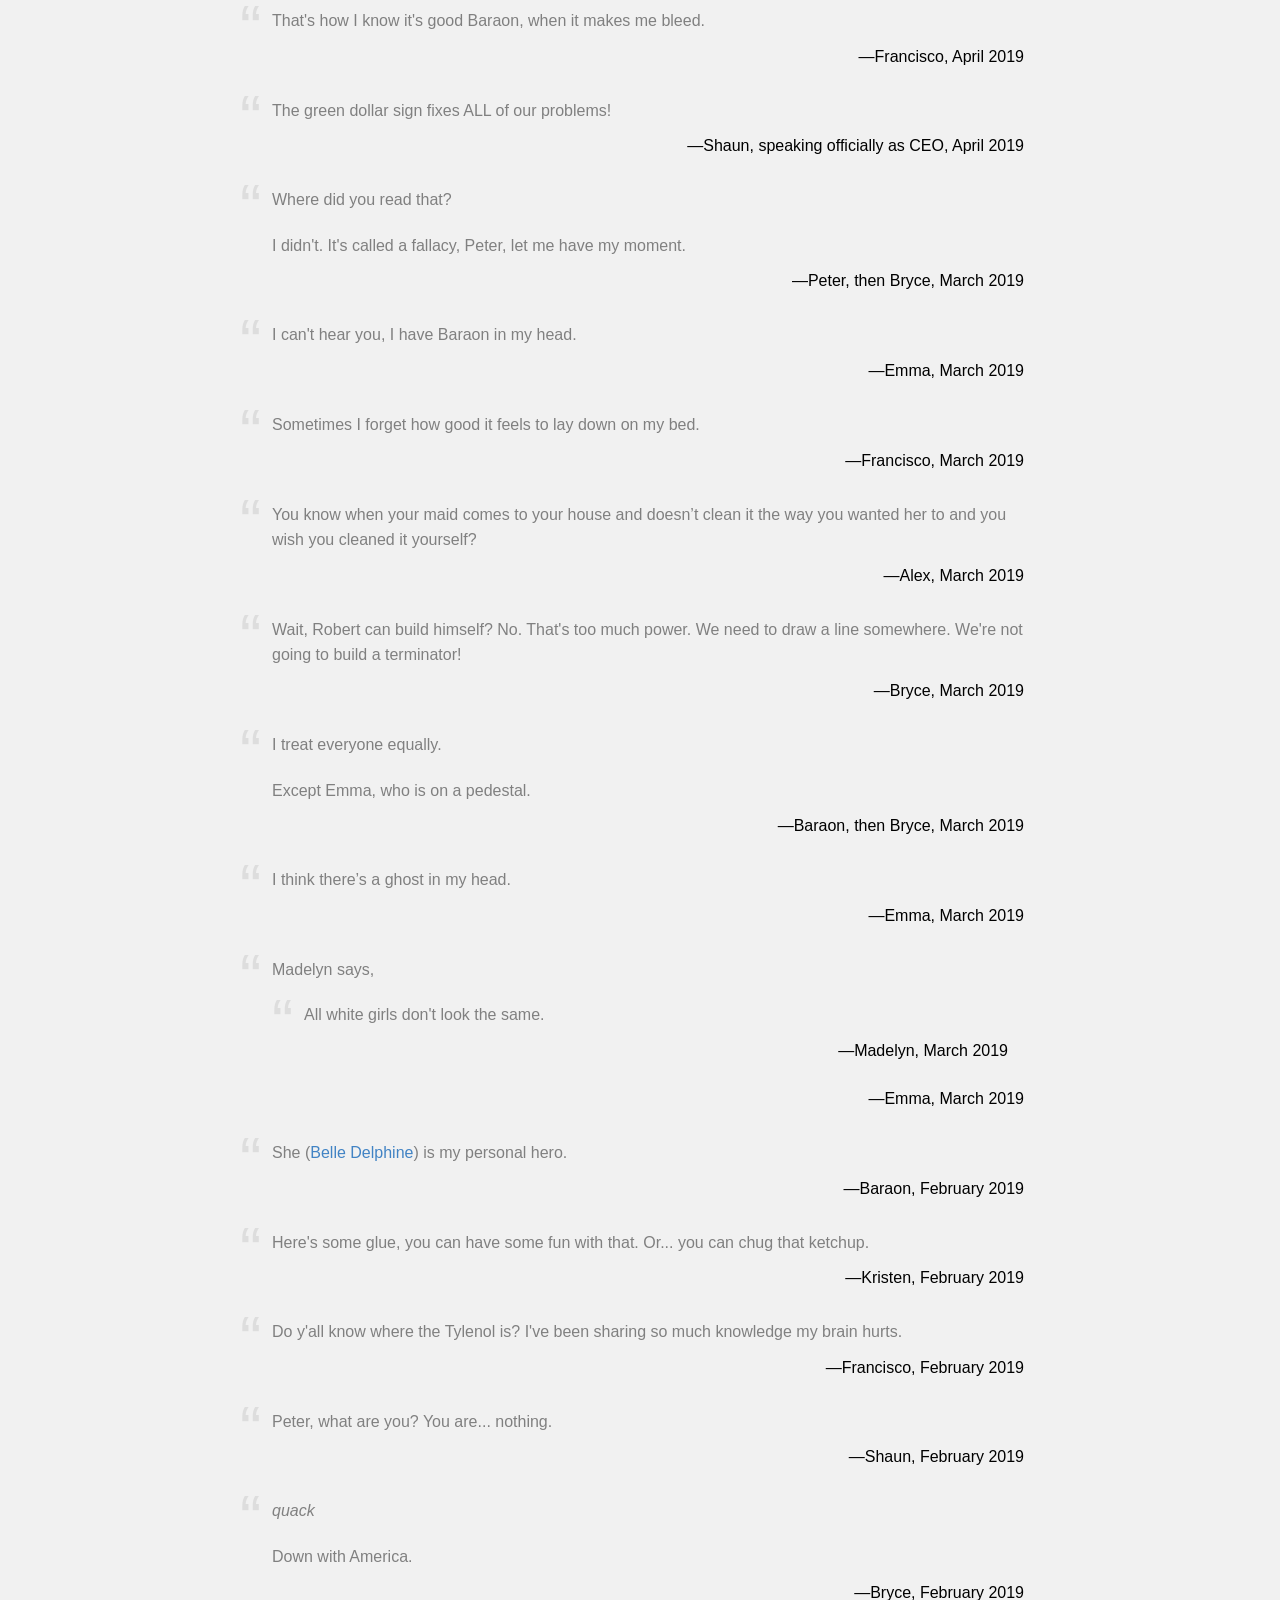
==== commit 3d64fb4d: "Update indexhtml" ====
--- a/index.html
+++ b/index.html
@@ -11,7 +11,7 @@
     <main>
         <h1><span>Why were these said</span></h1>
         <blockquote cite="Aslhey, March 2025">
-            <p>I sumbit.</p>
+            <p>I sumbit</p>
         </blockquote>
         <blockquote cite="Alex, April 2024">
             <p>The constant threat of suffering is manageable.</p>
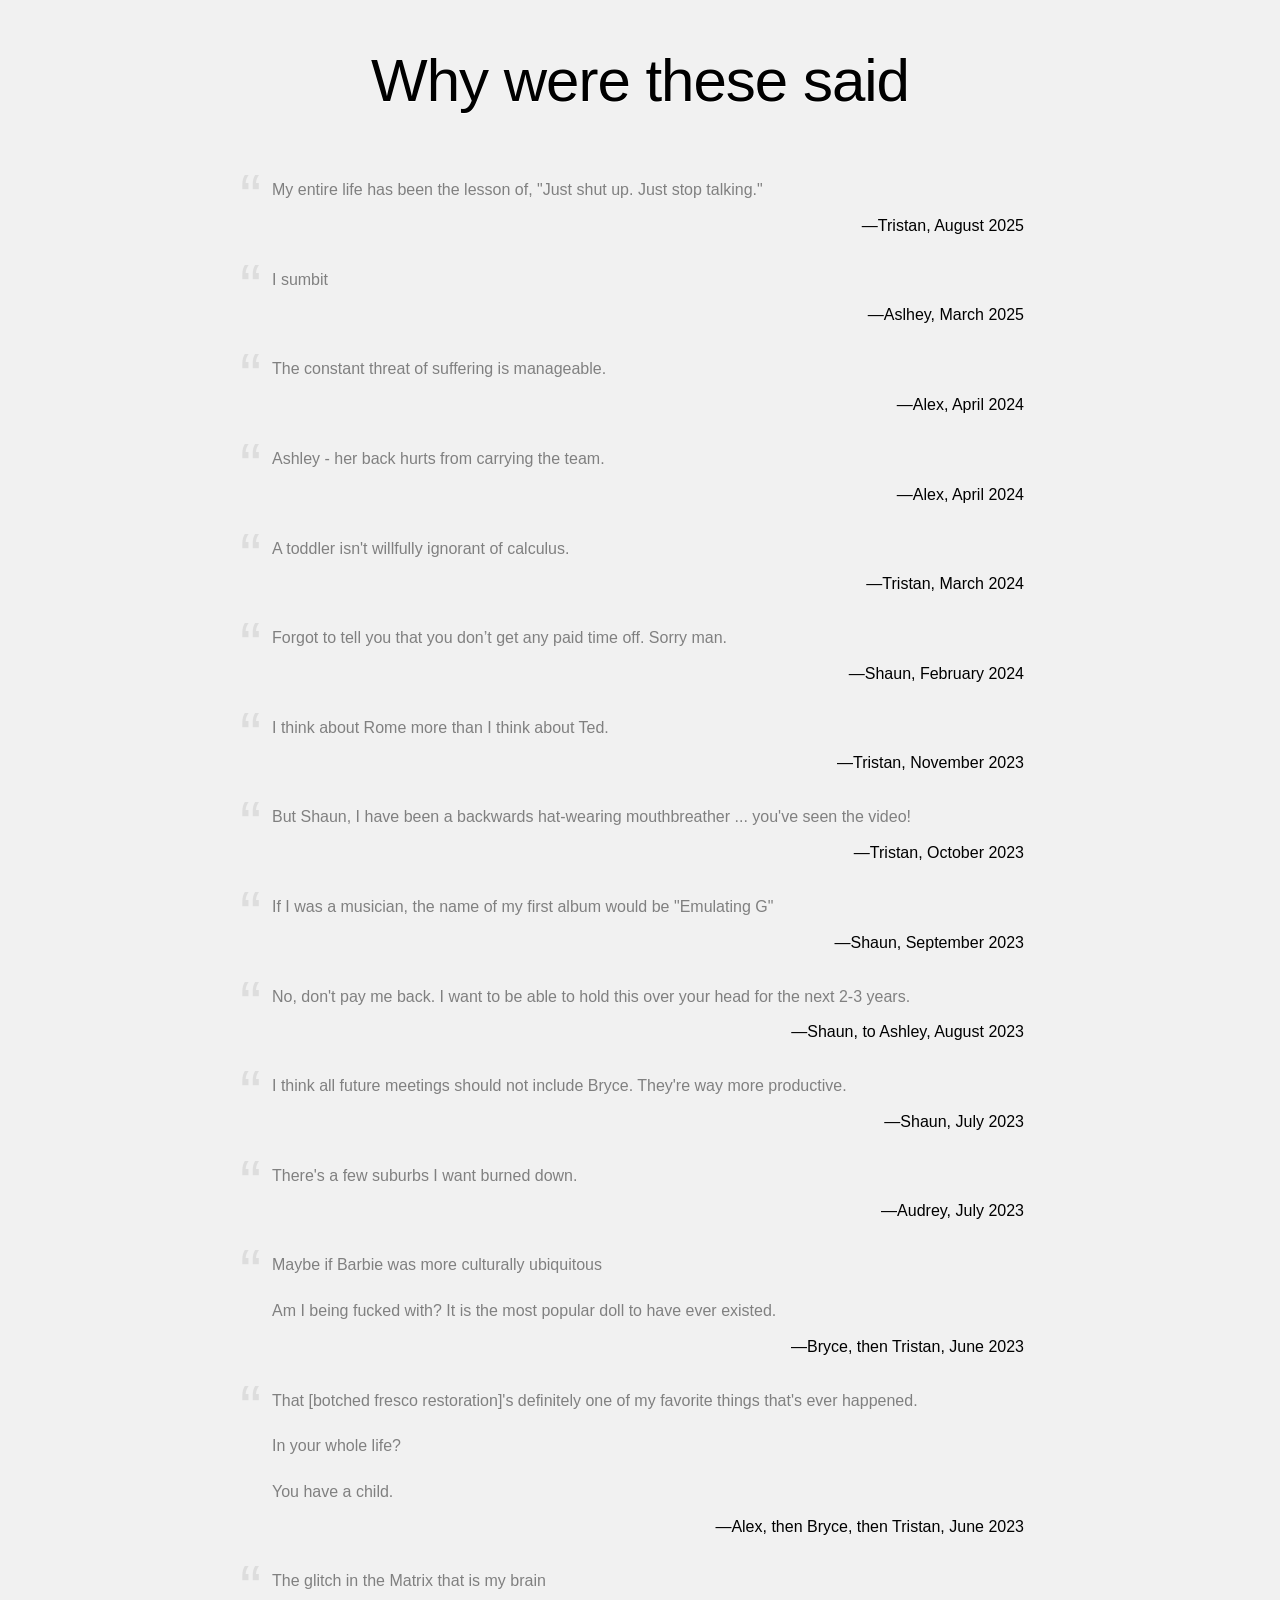
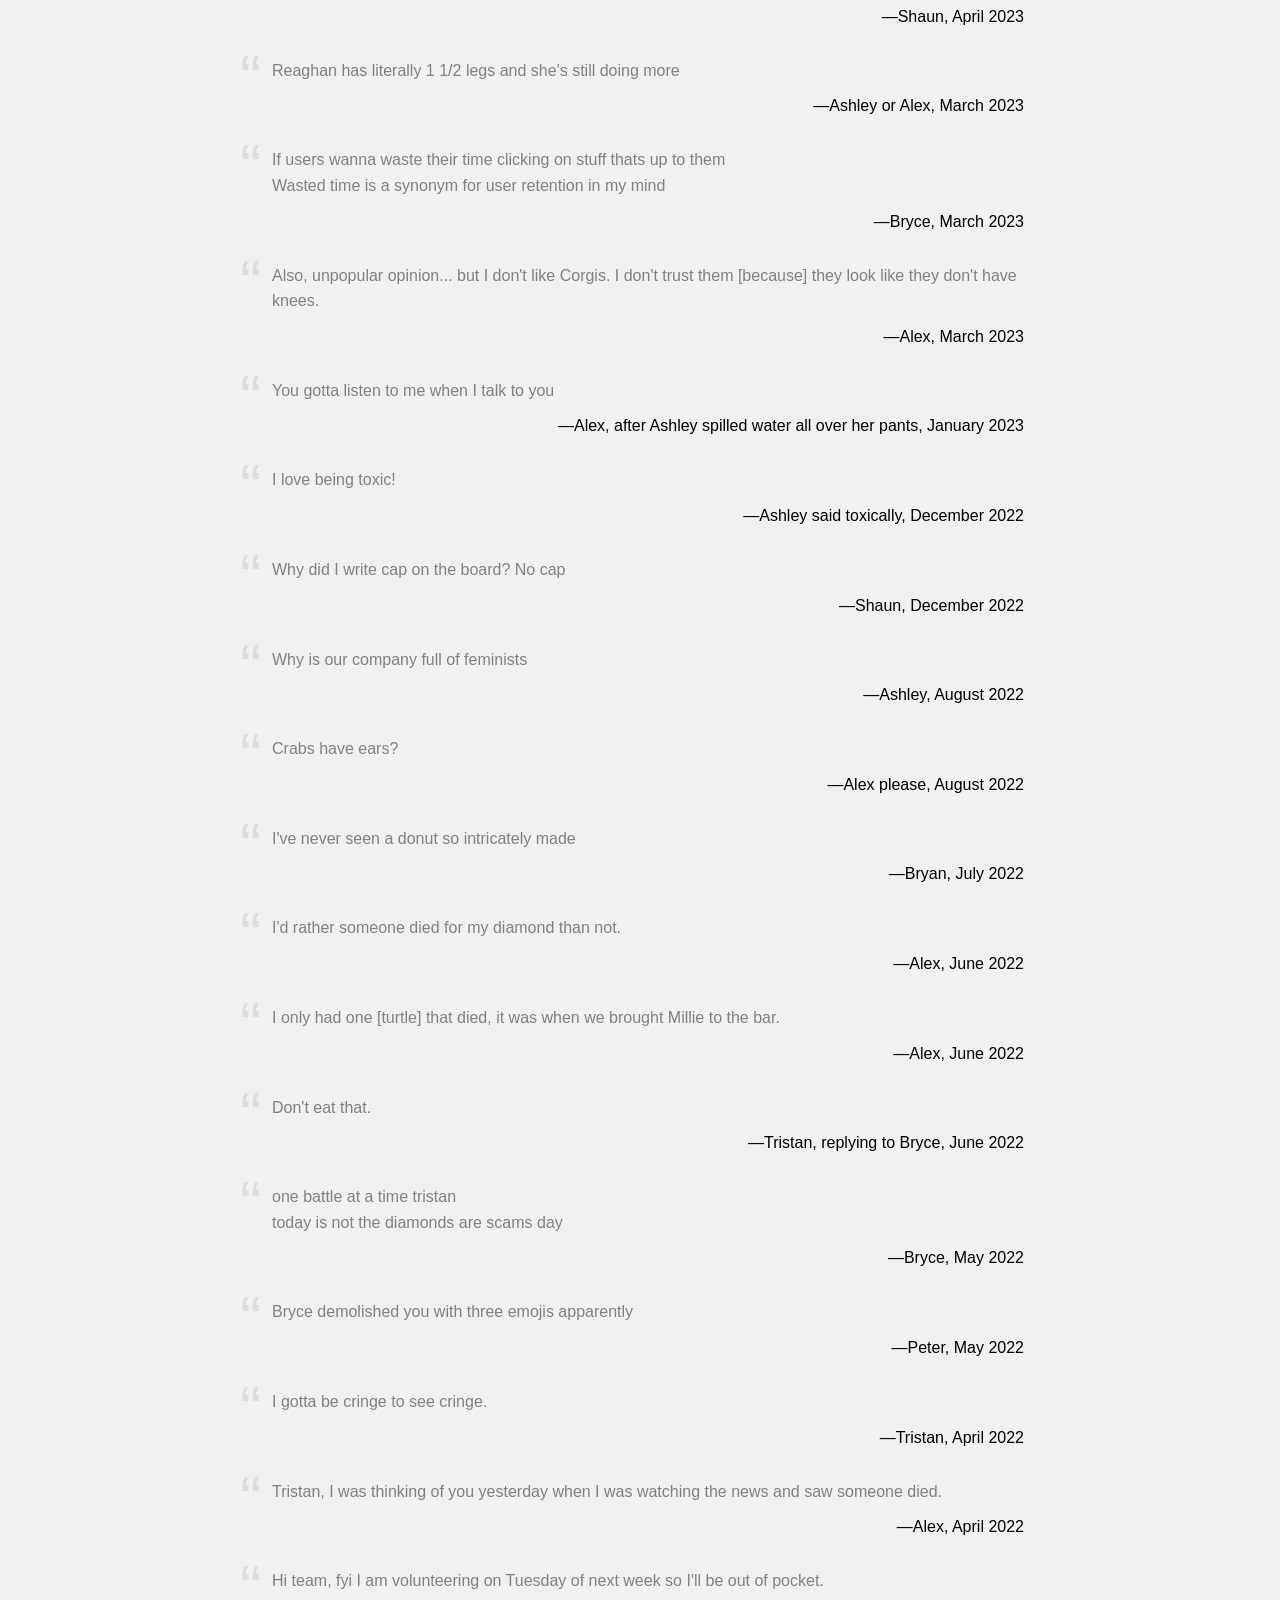
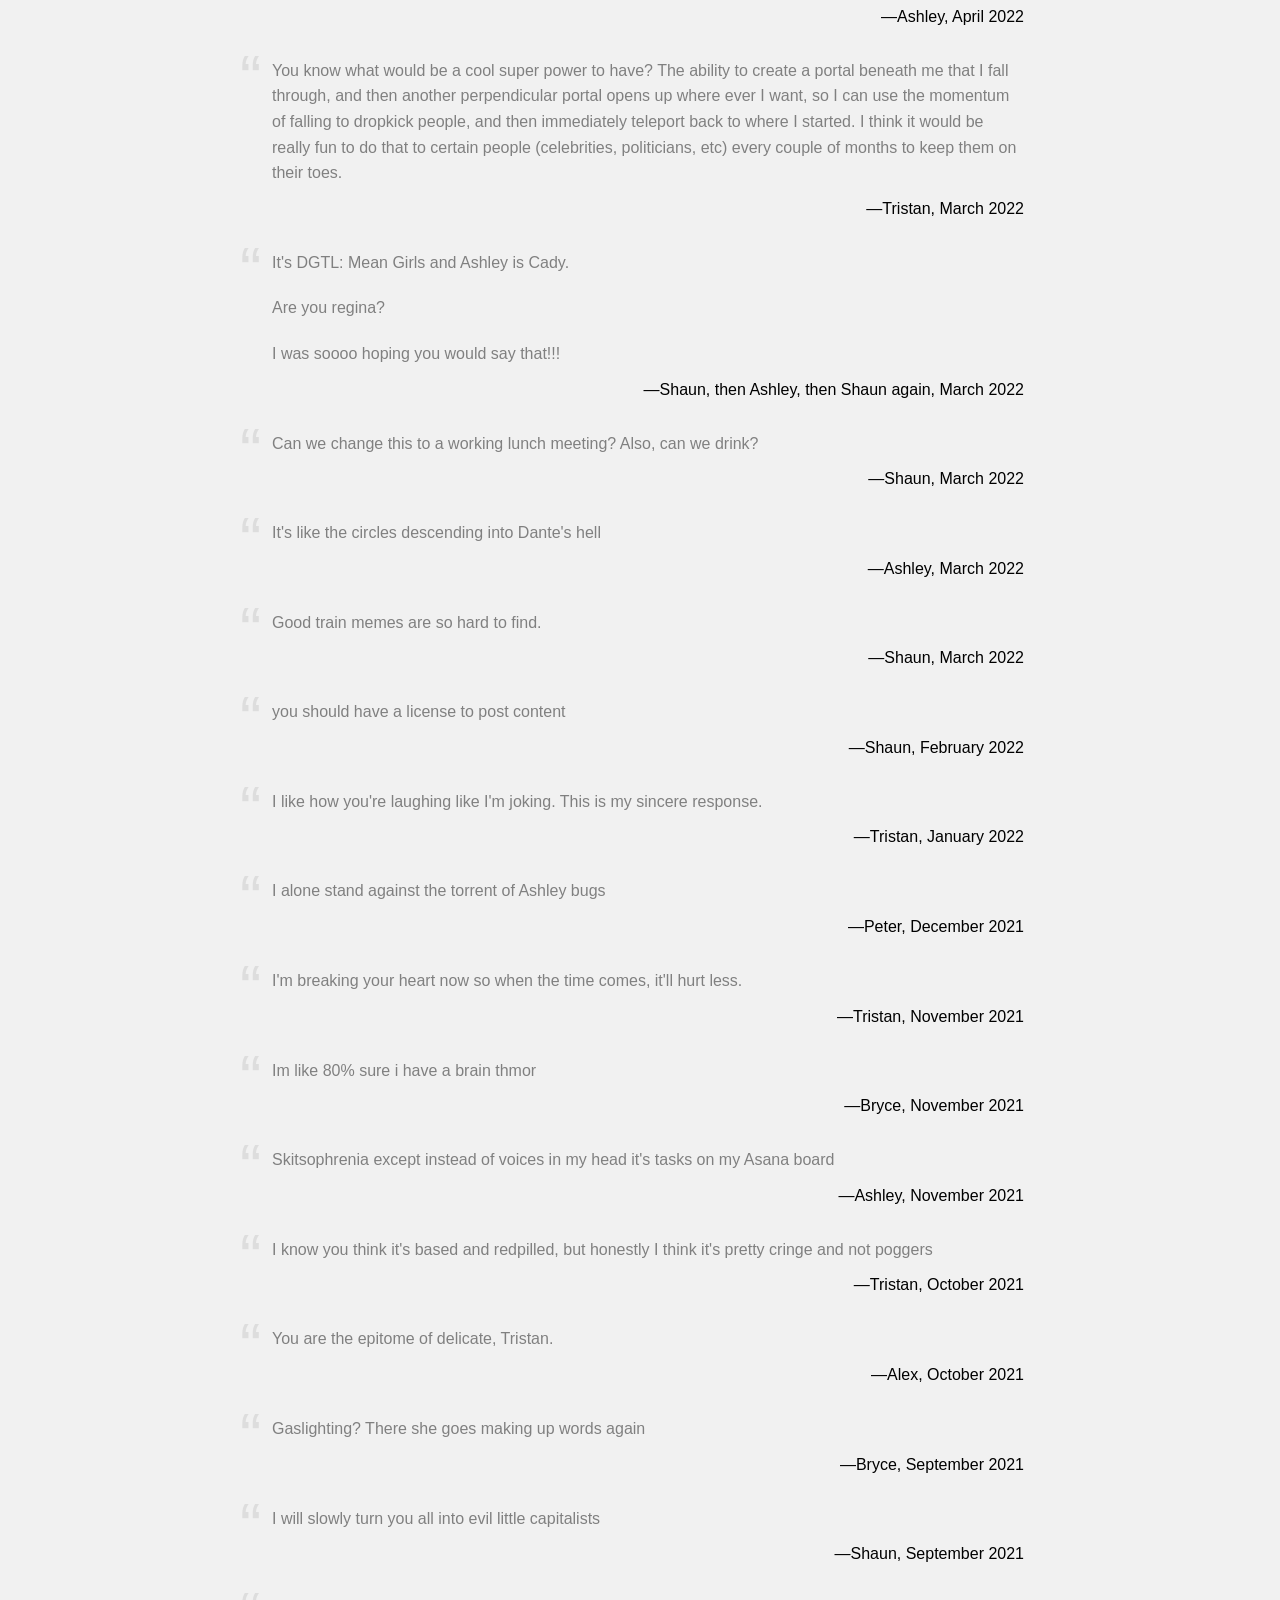
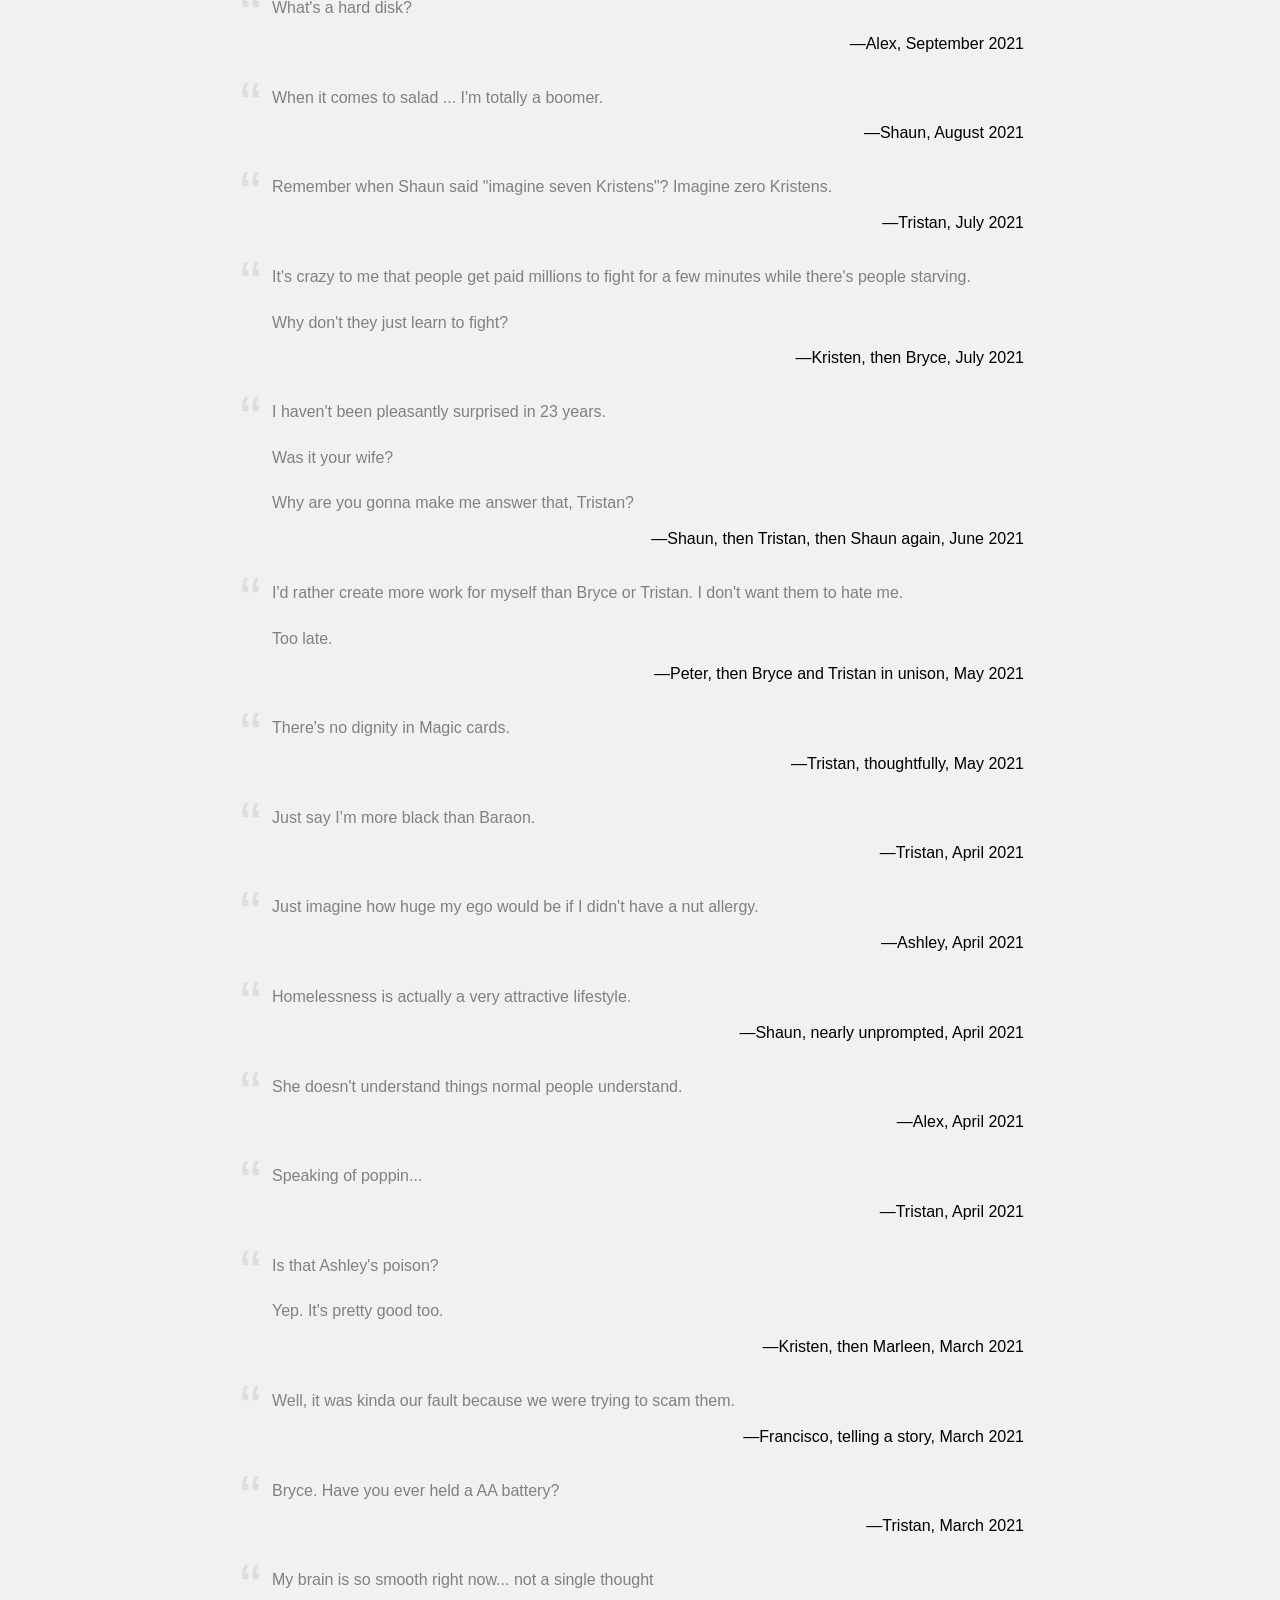
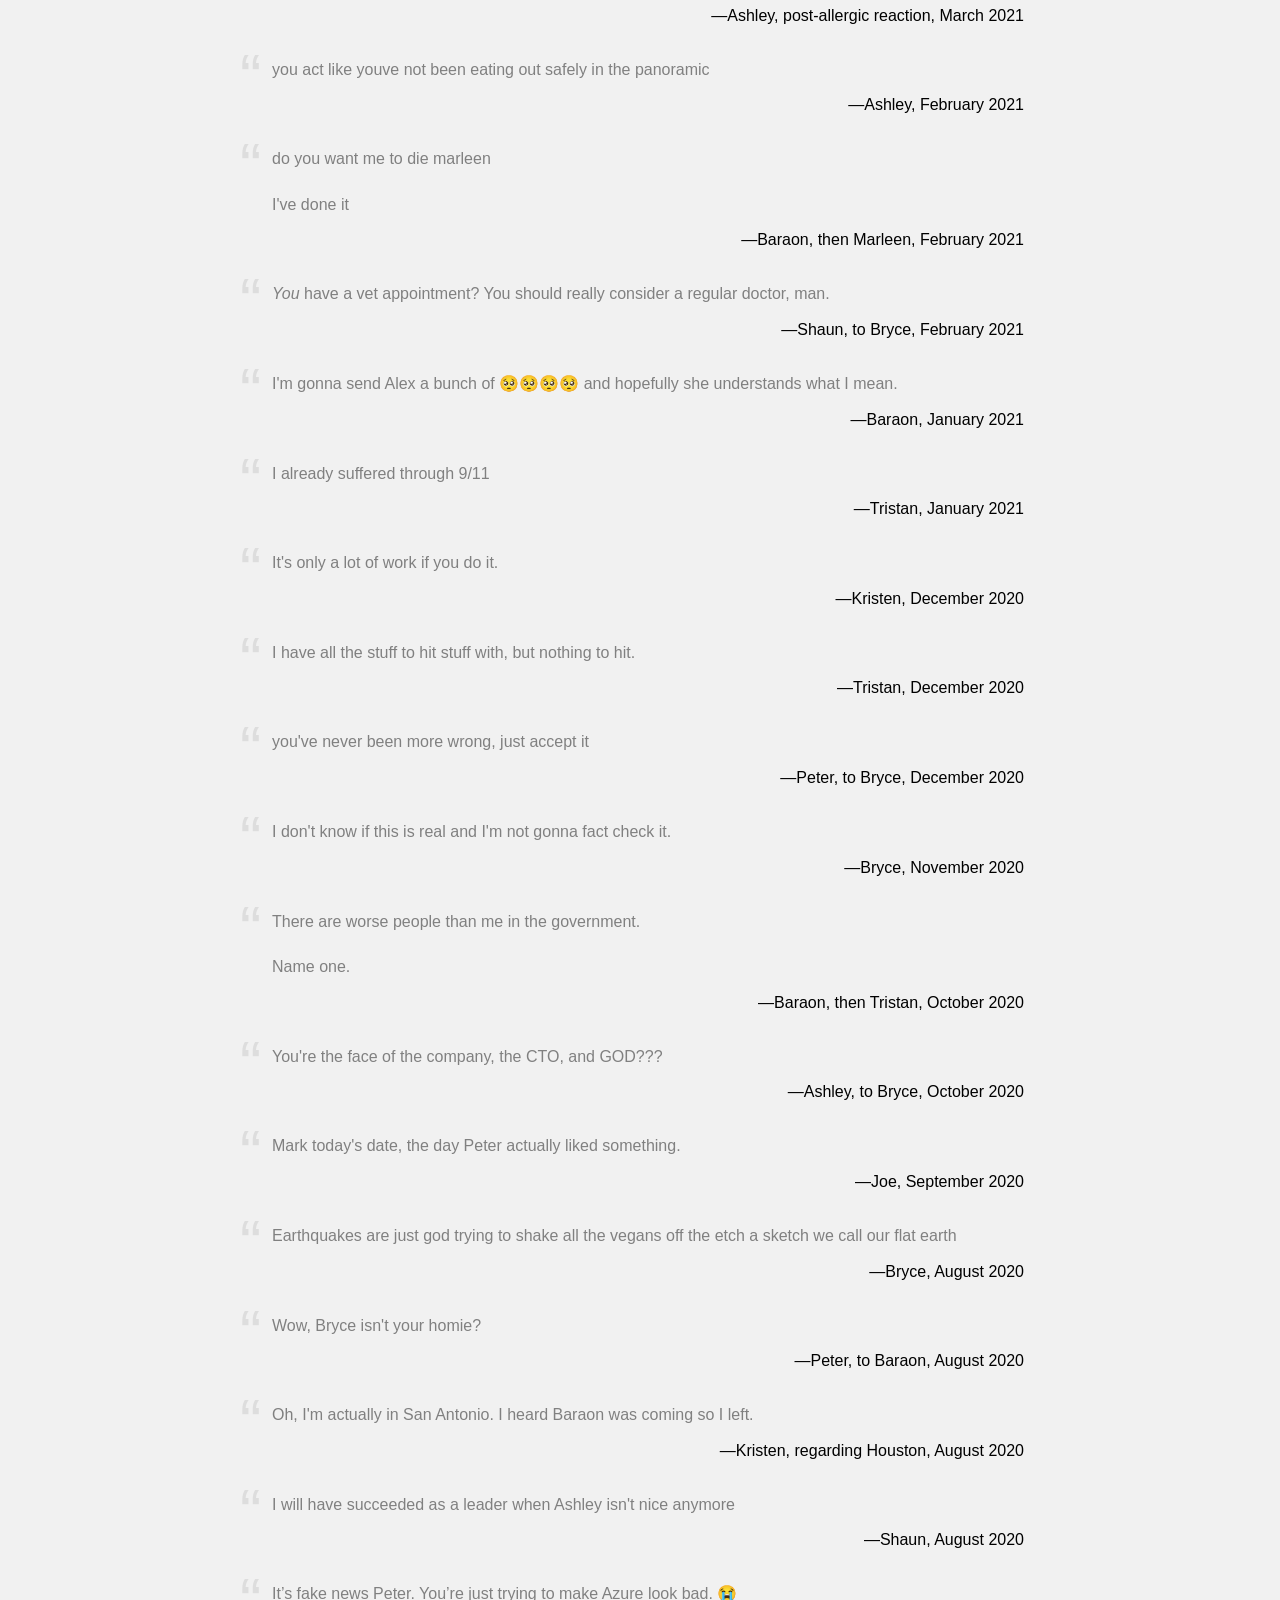
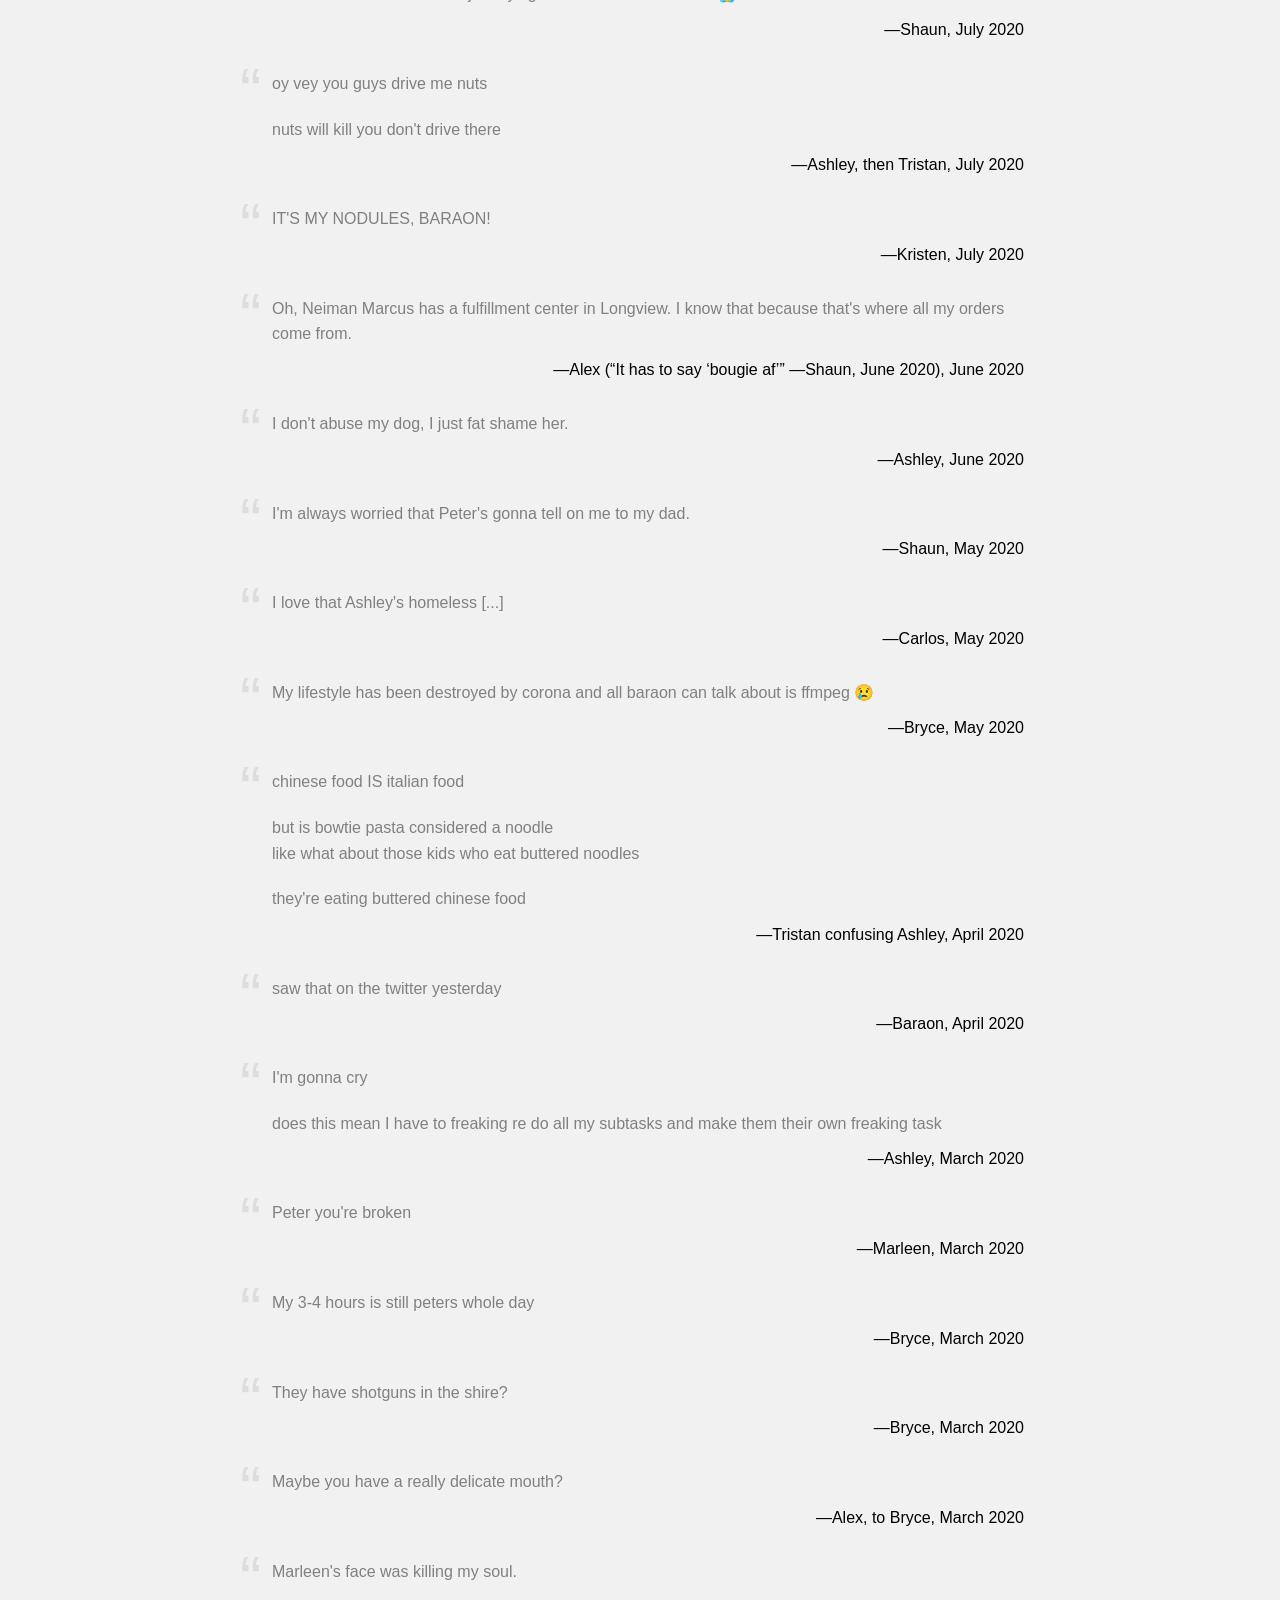
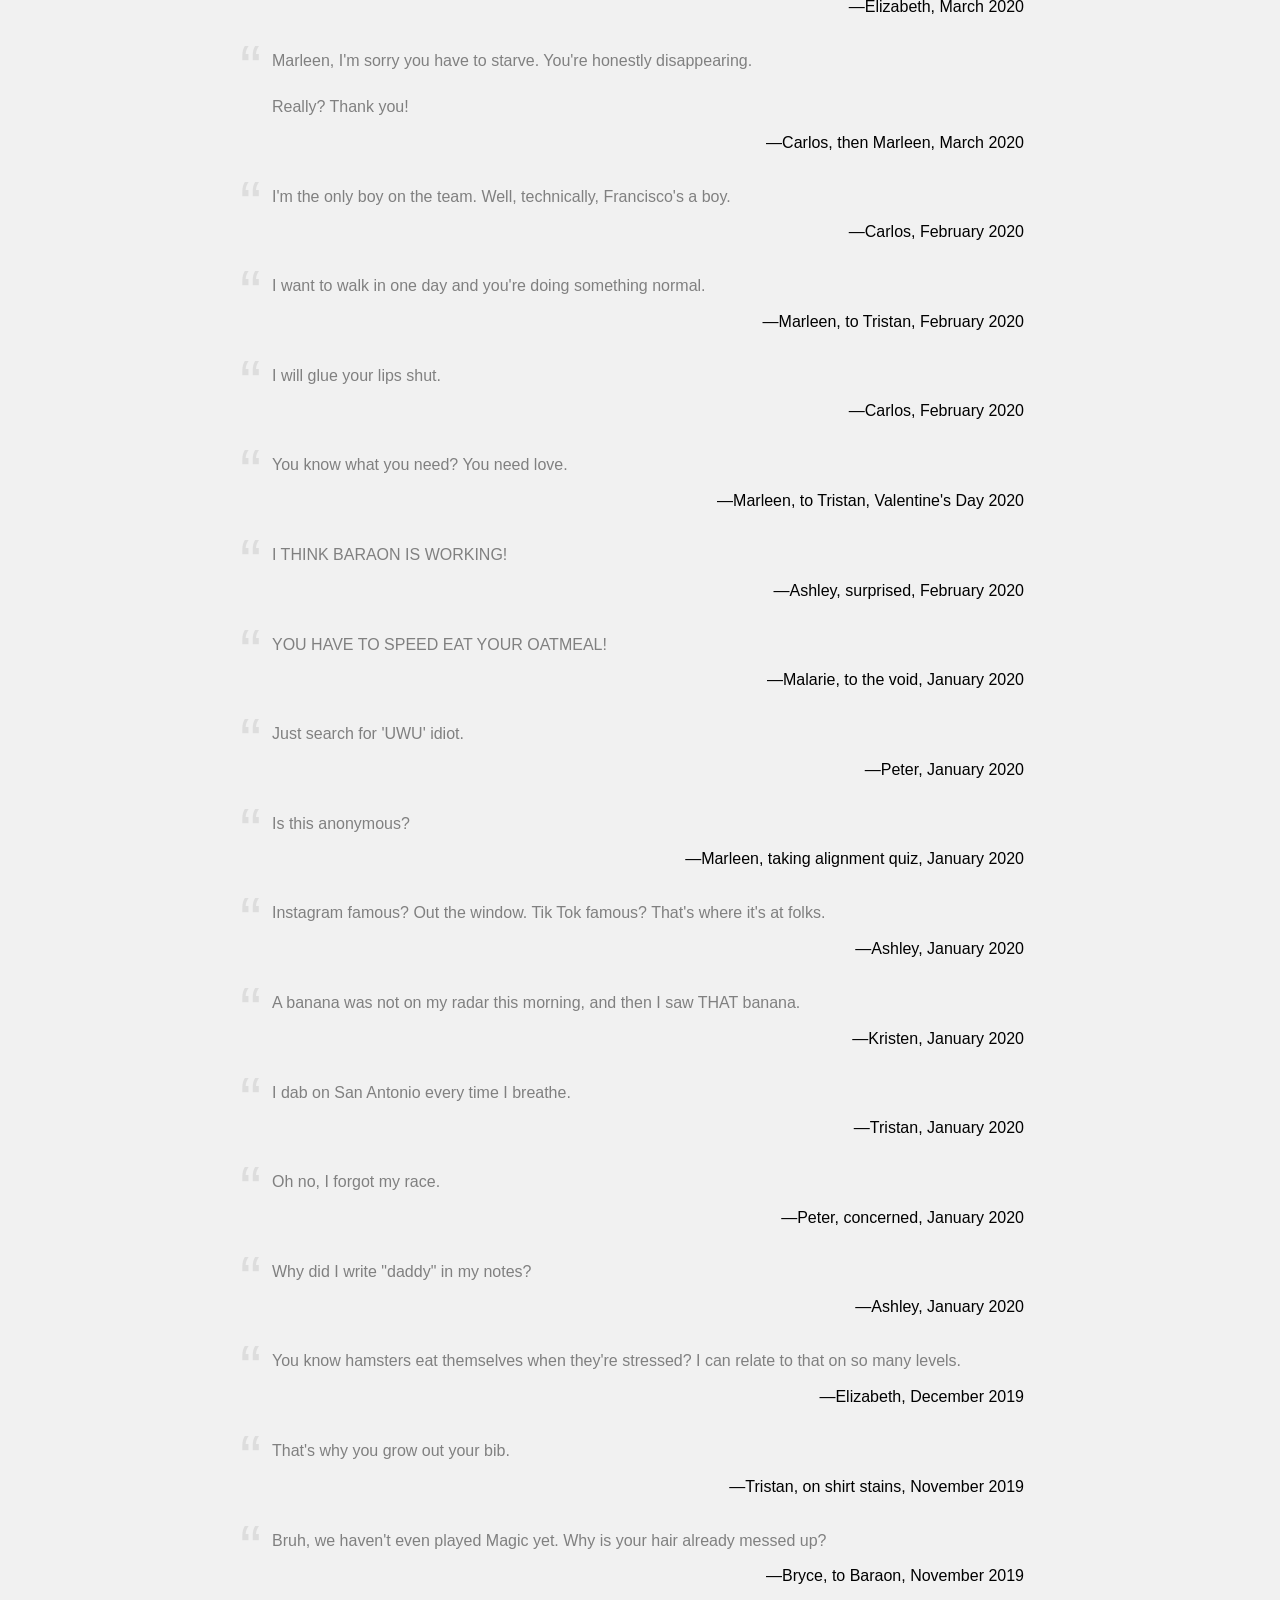
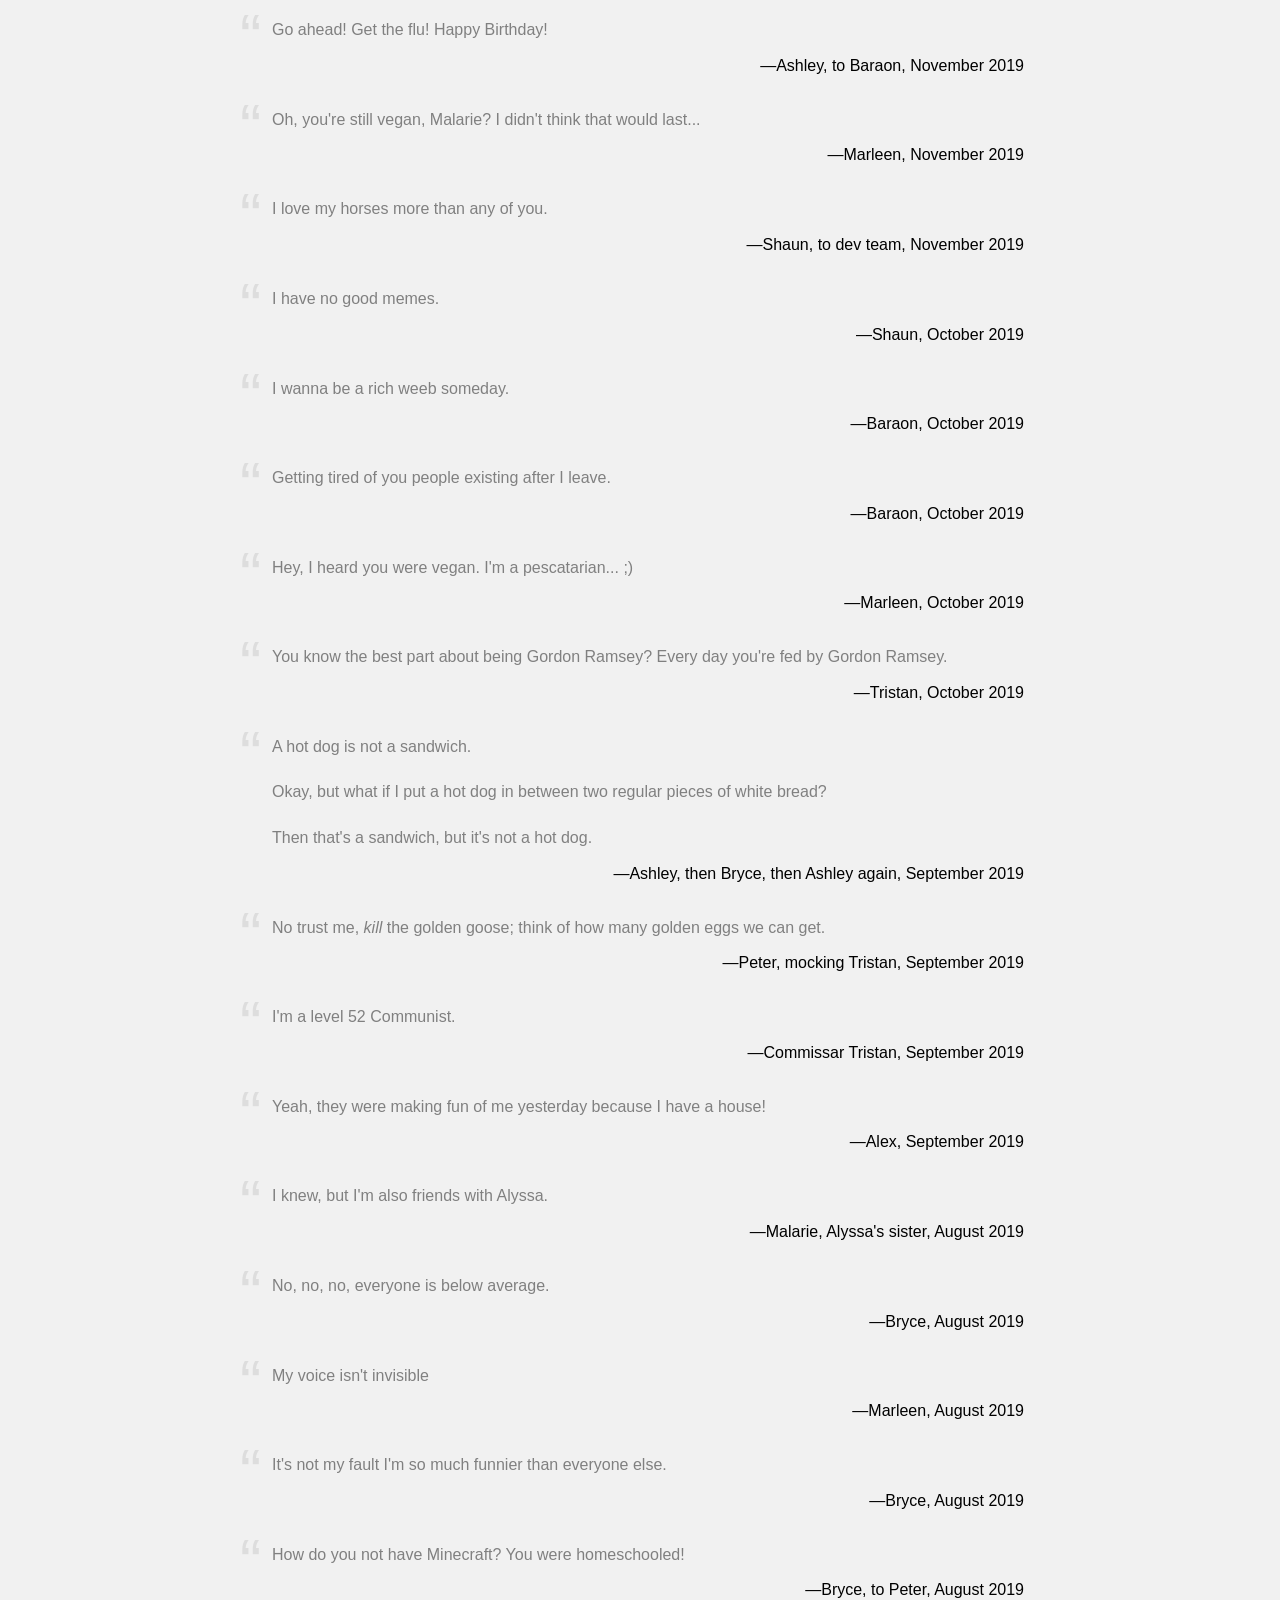
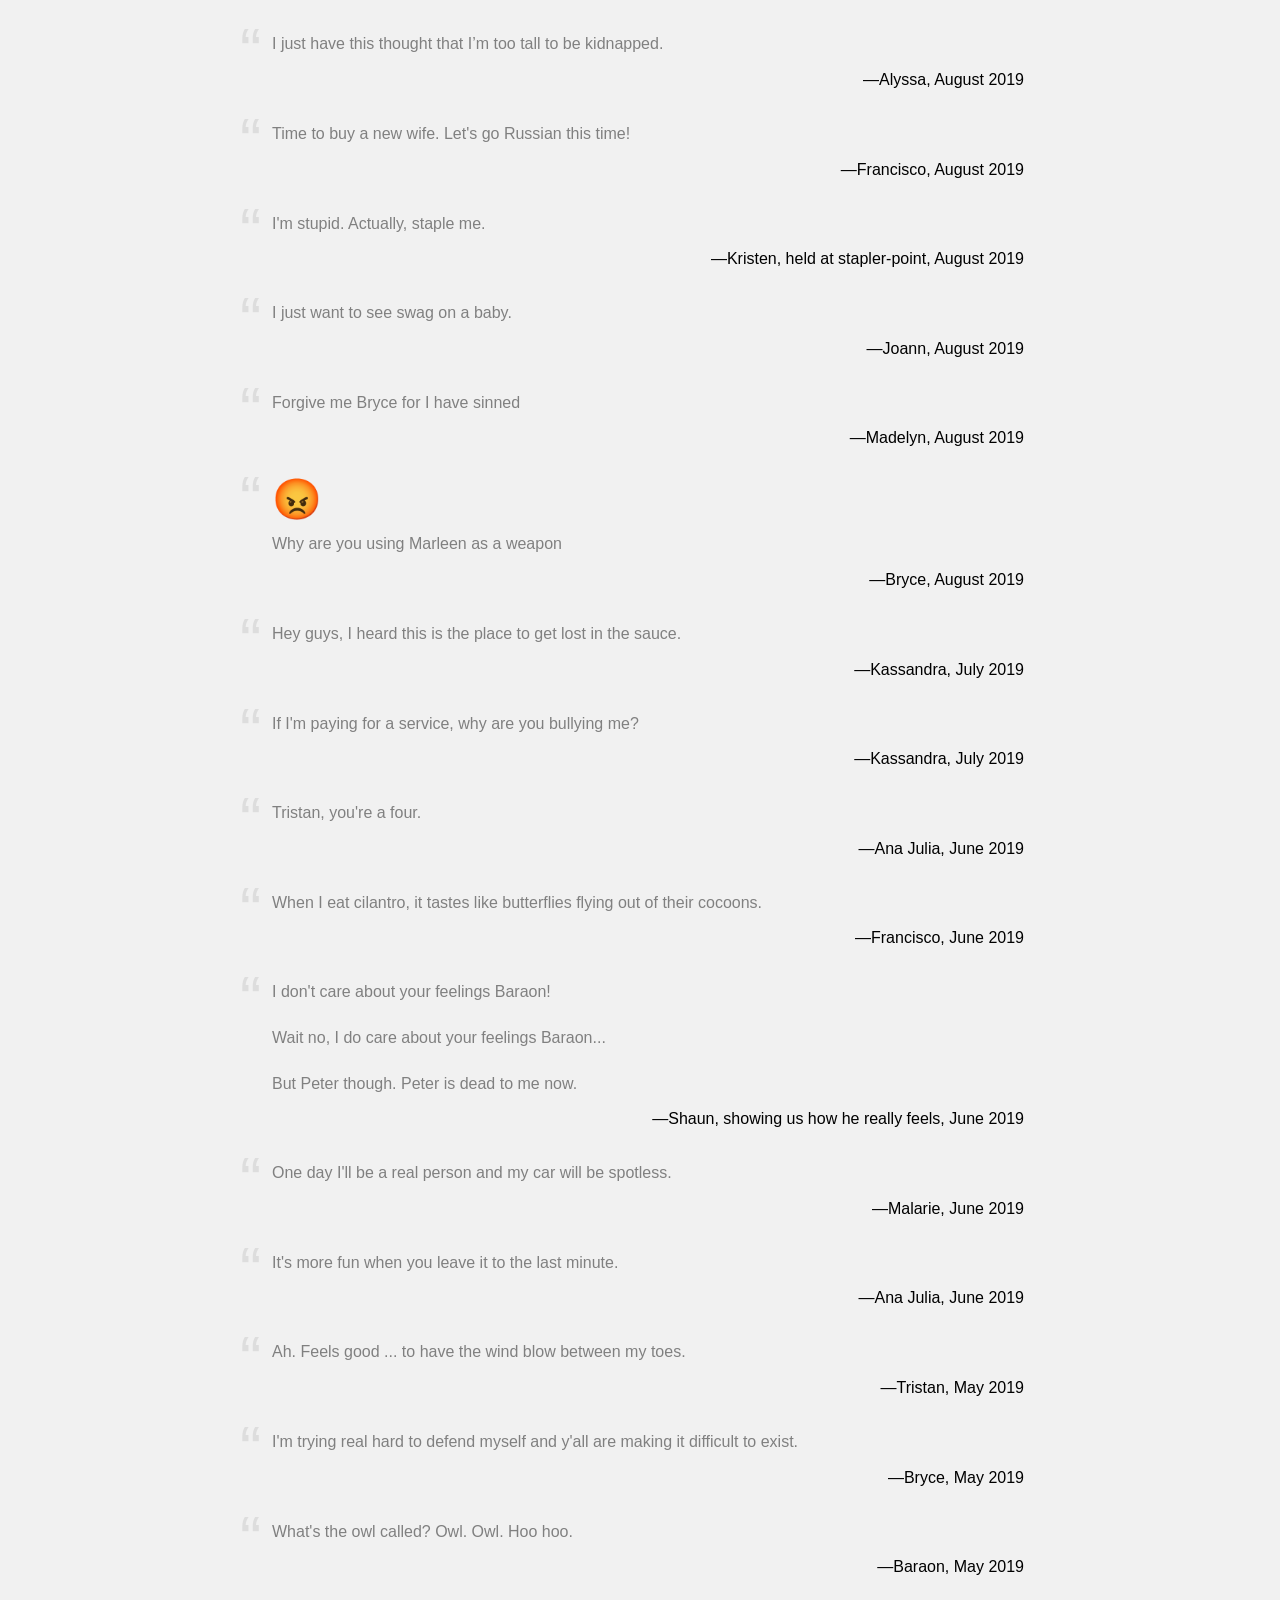
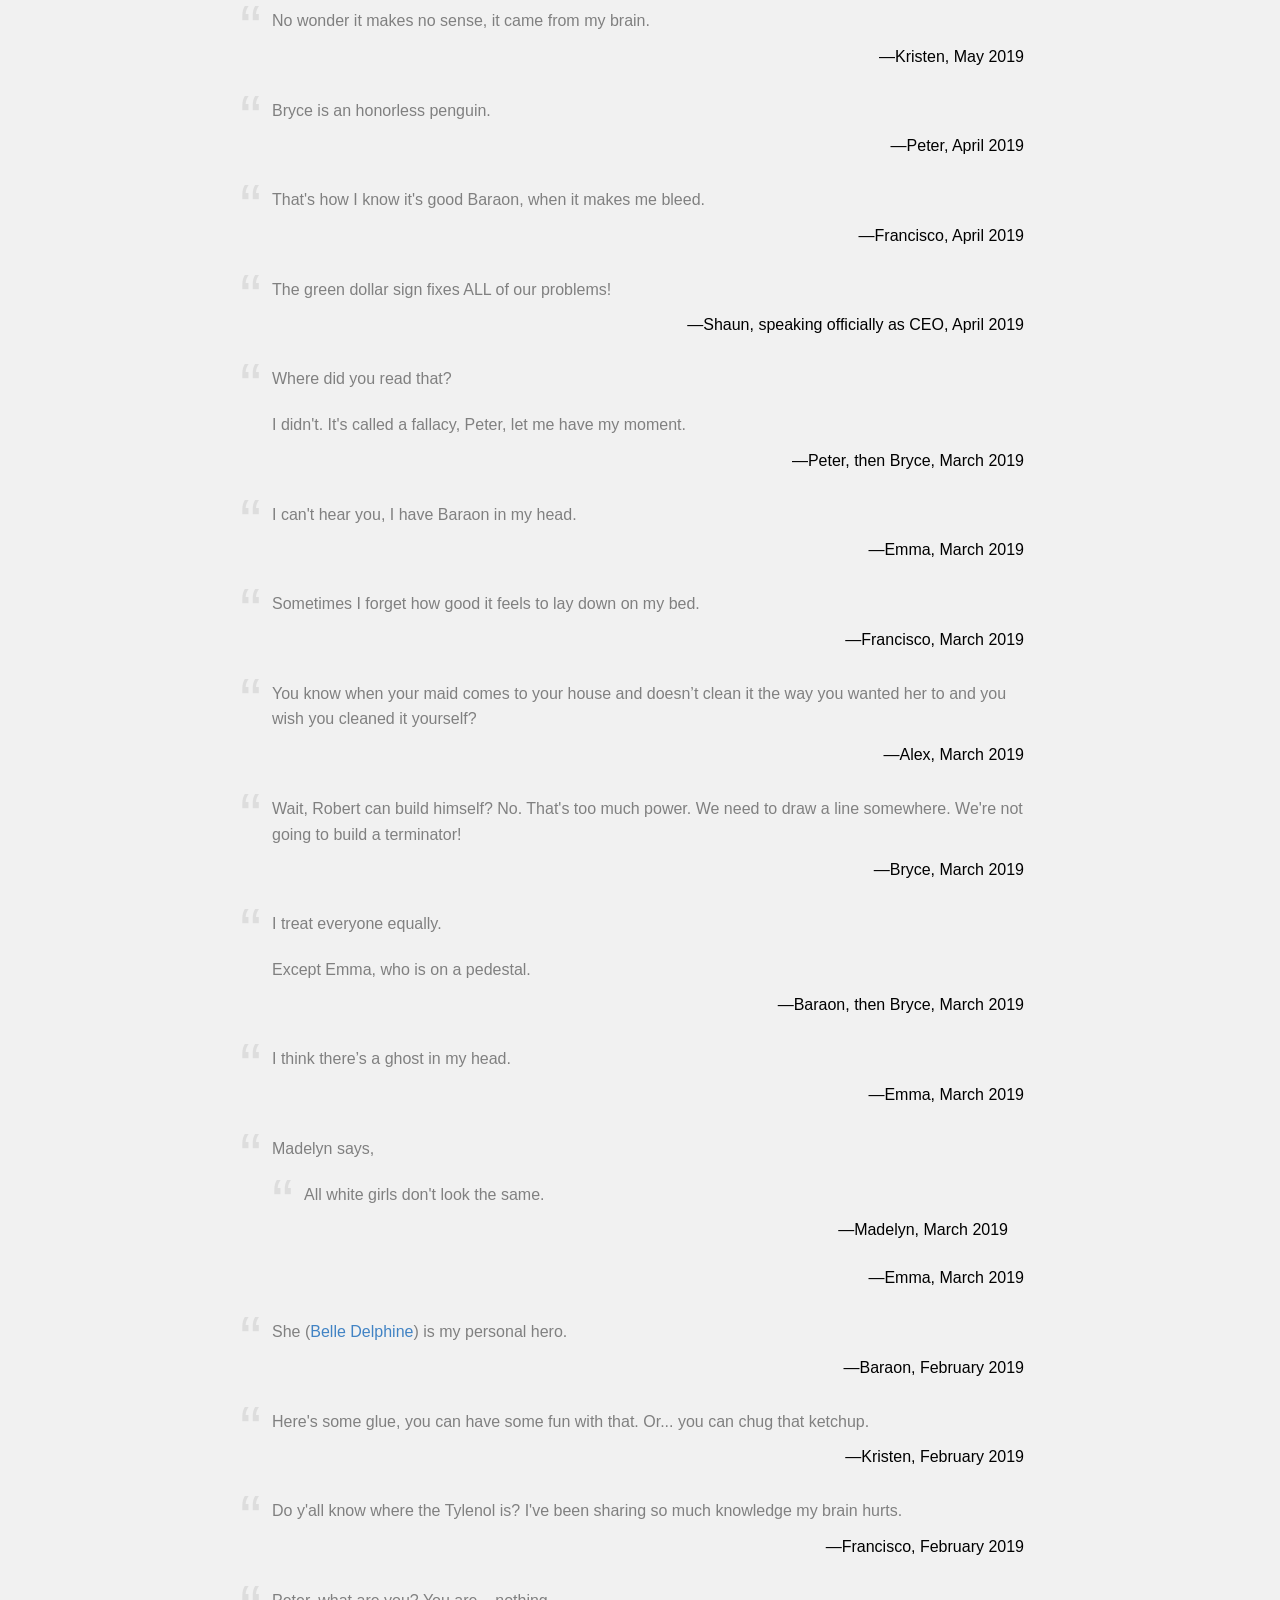
==== commit bd7ae47b: "Tristan's entire life" ====
--- a/index.html
+++ b/index.html
@@ -10,6 +10,9 @@
 <body>
     <main>
         <h1><span>Why were these said</span></h1>
+        <blockquote cite="Tristan, August 2025">
+            <p>My entire life has been the lesson of, "Just shut up. Just stop talking."</p>
+        </blockquote>
         <blockquote cite="Aslhey, March 2025">
             <p>I sumbit</p>
         </blockquote>
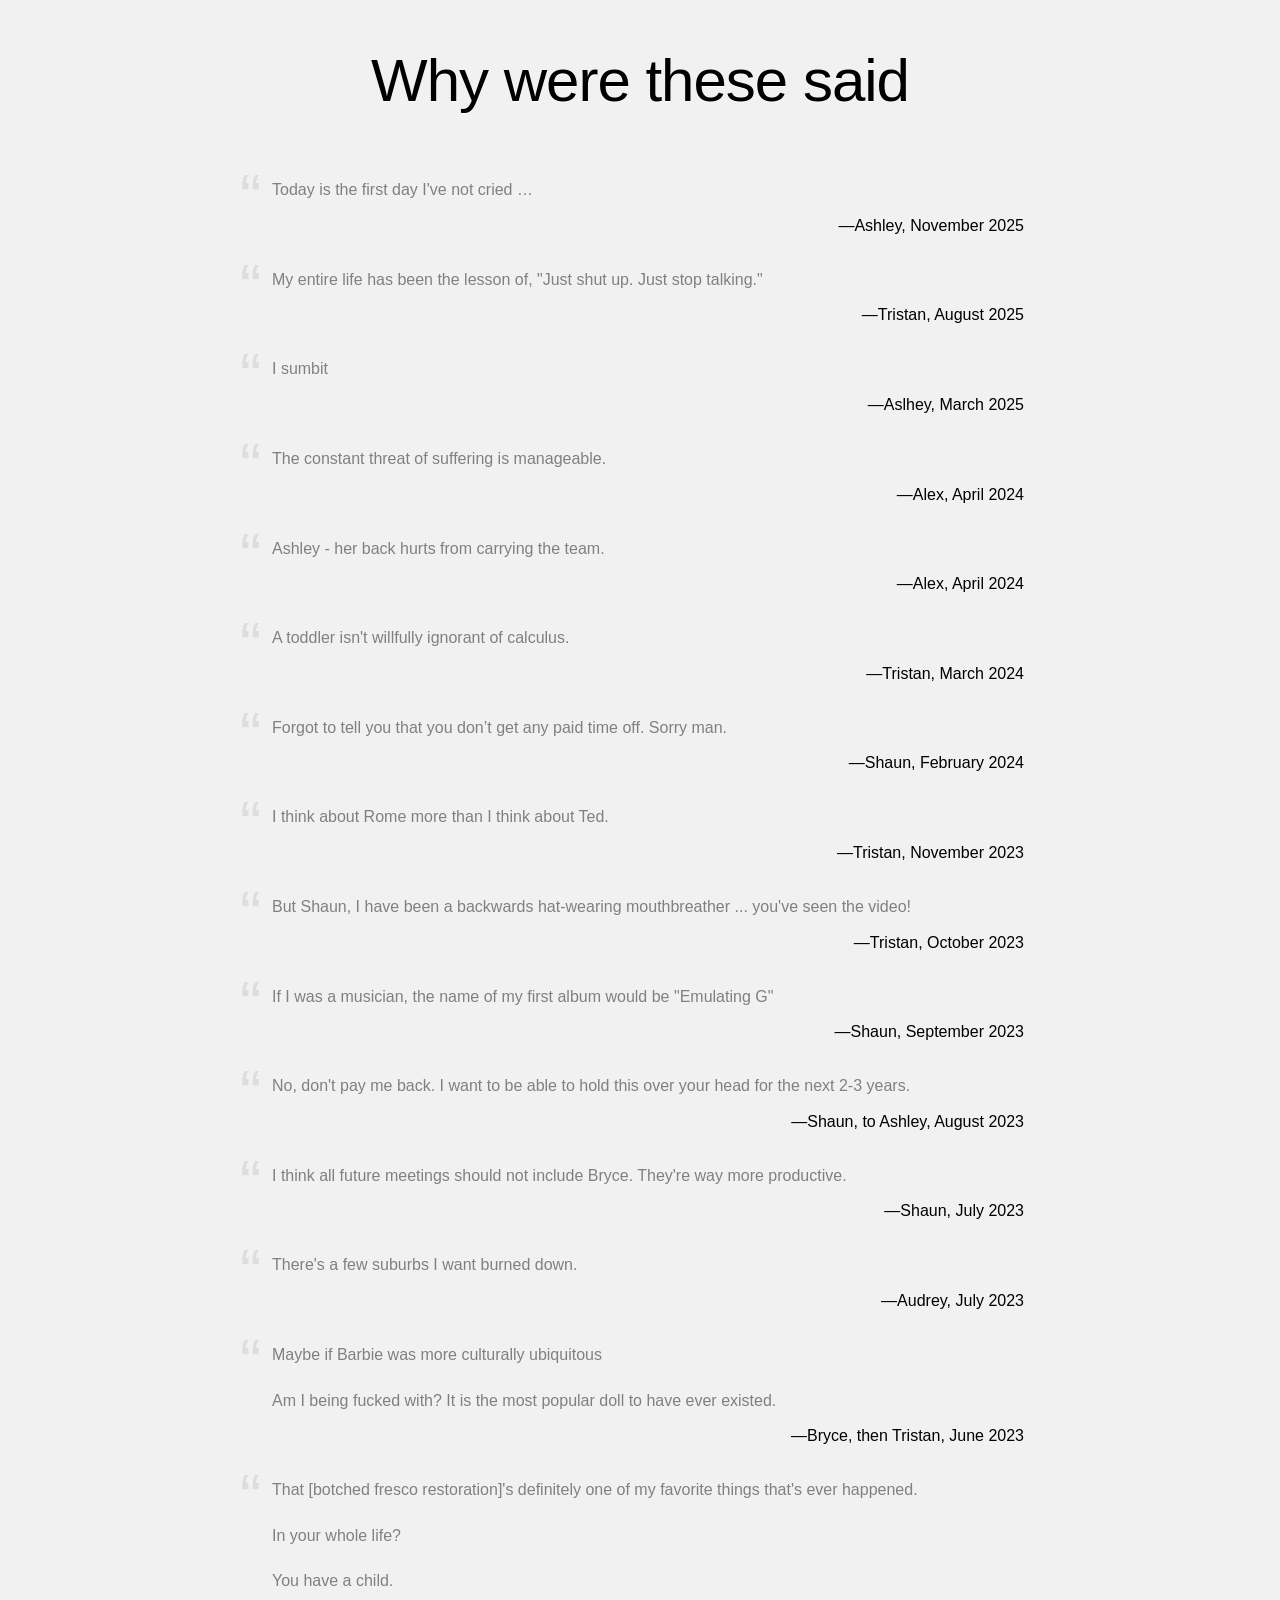
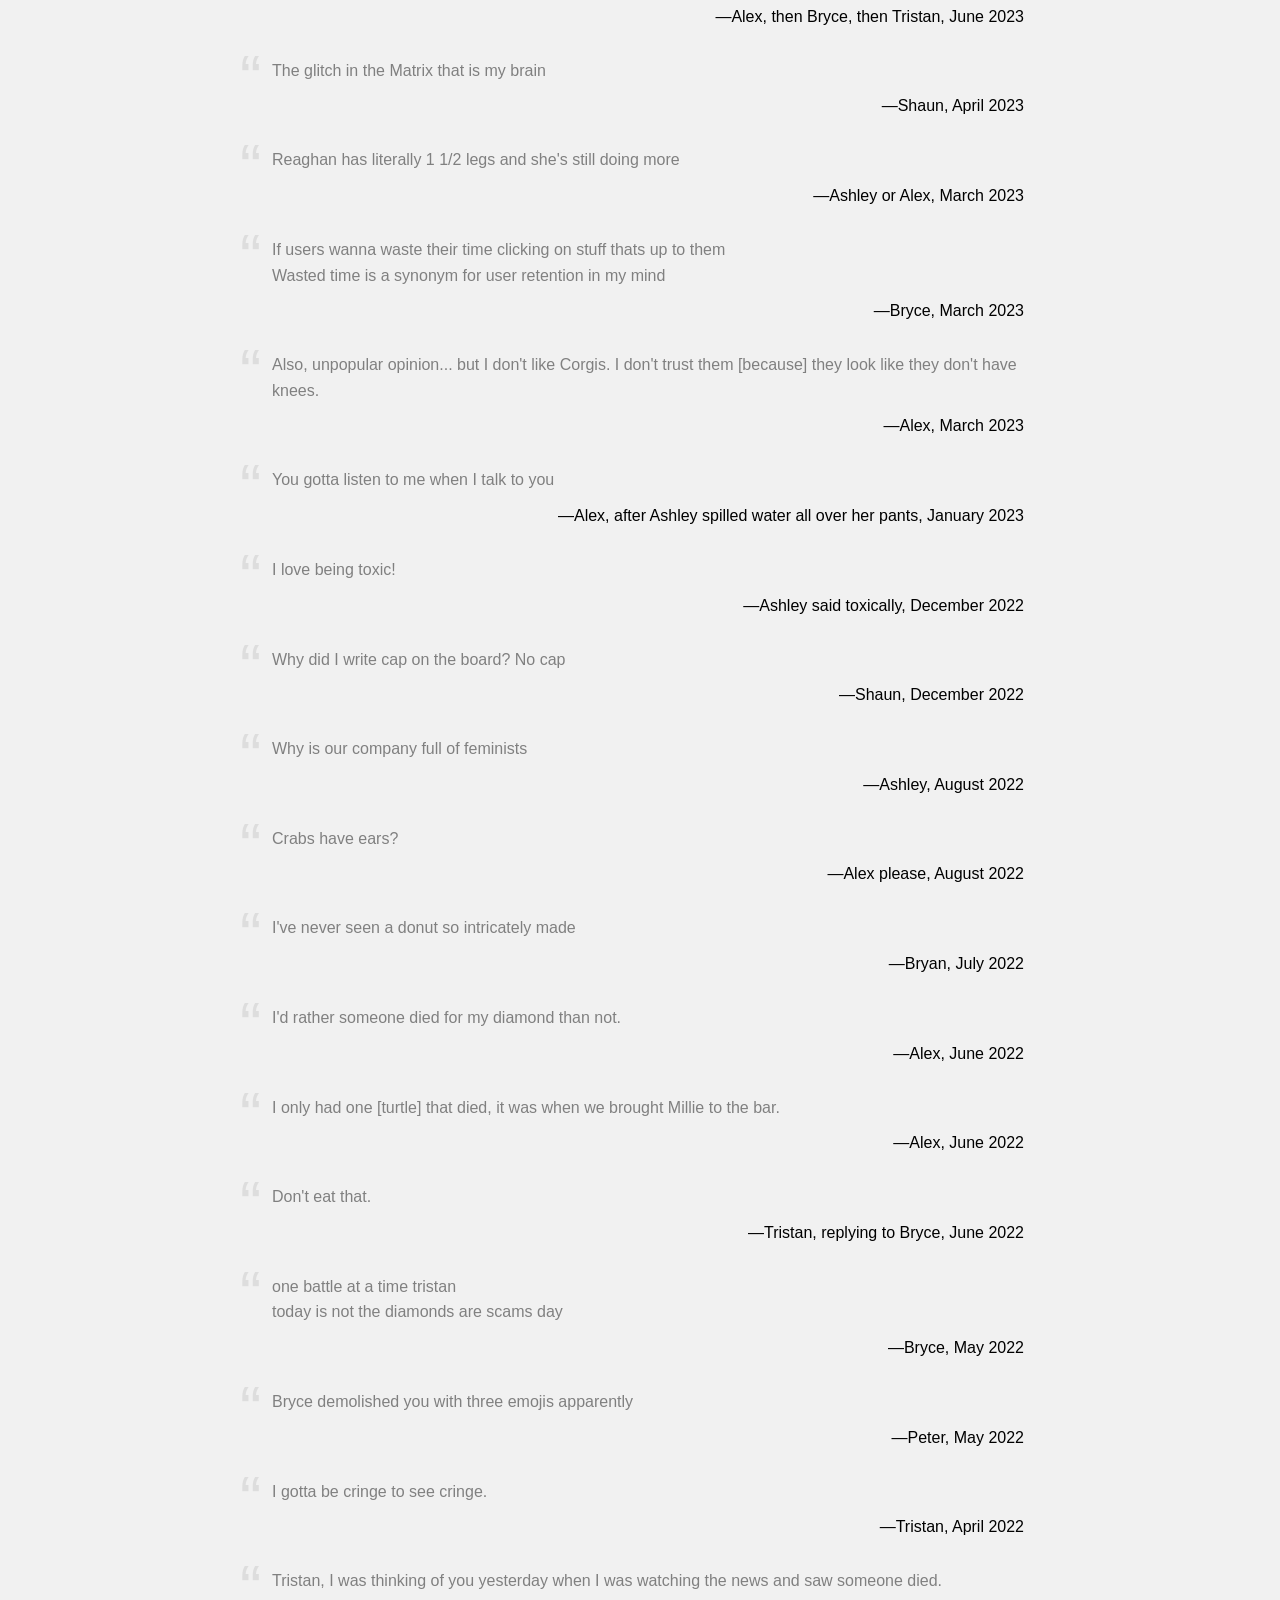
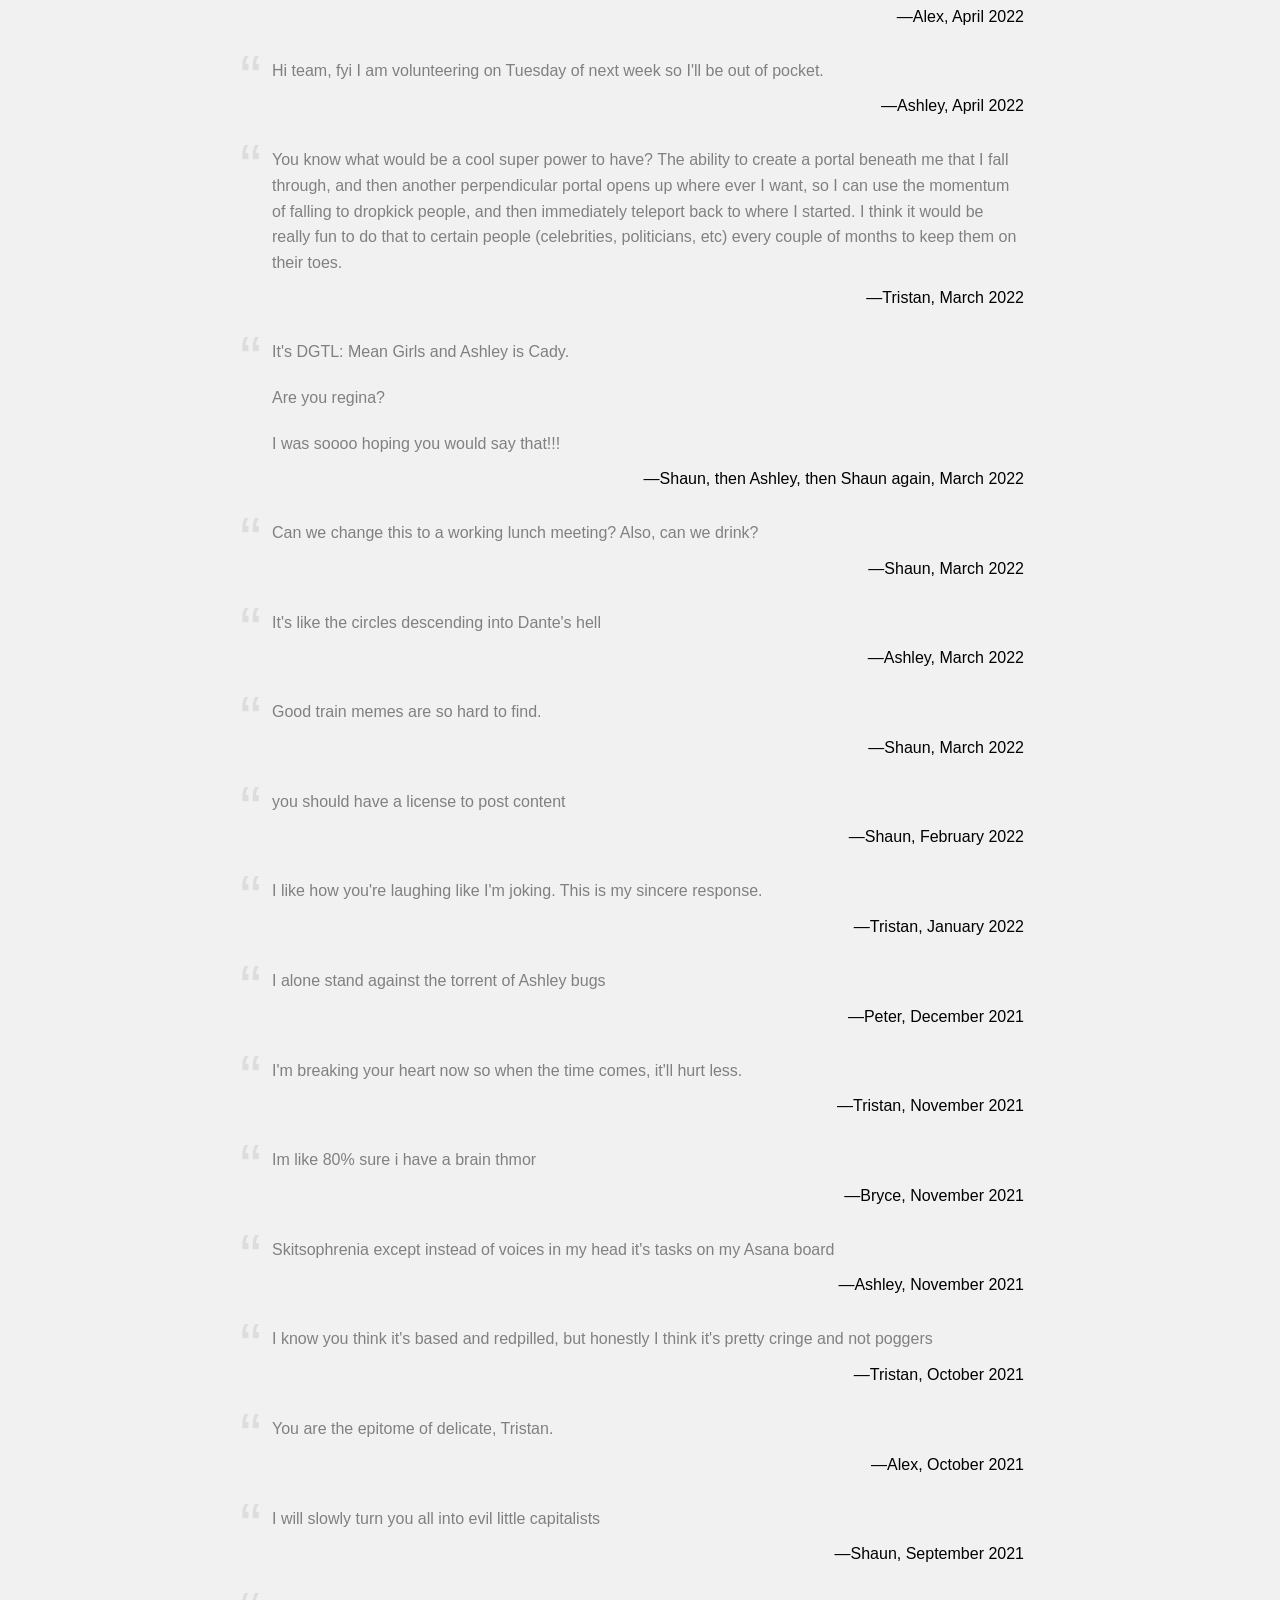
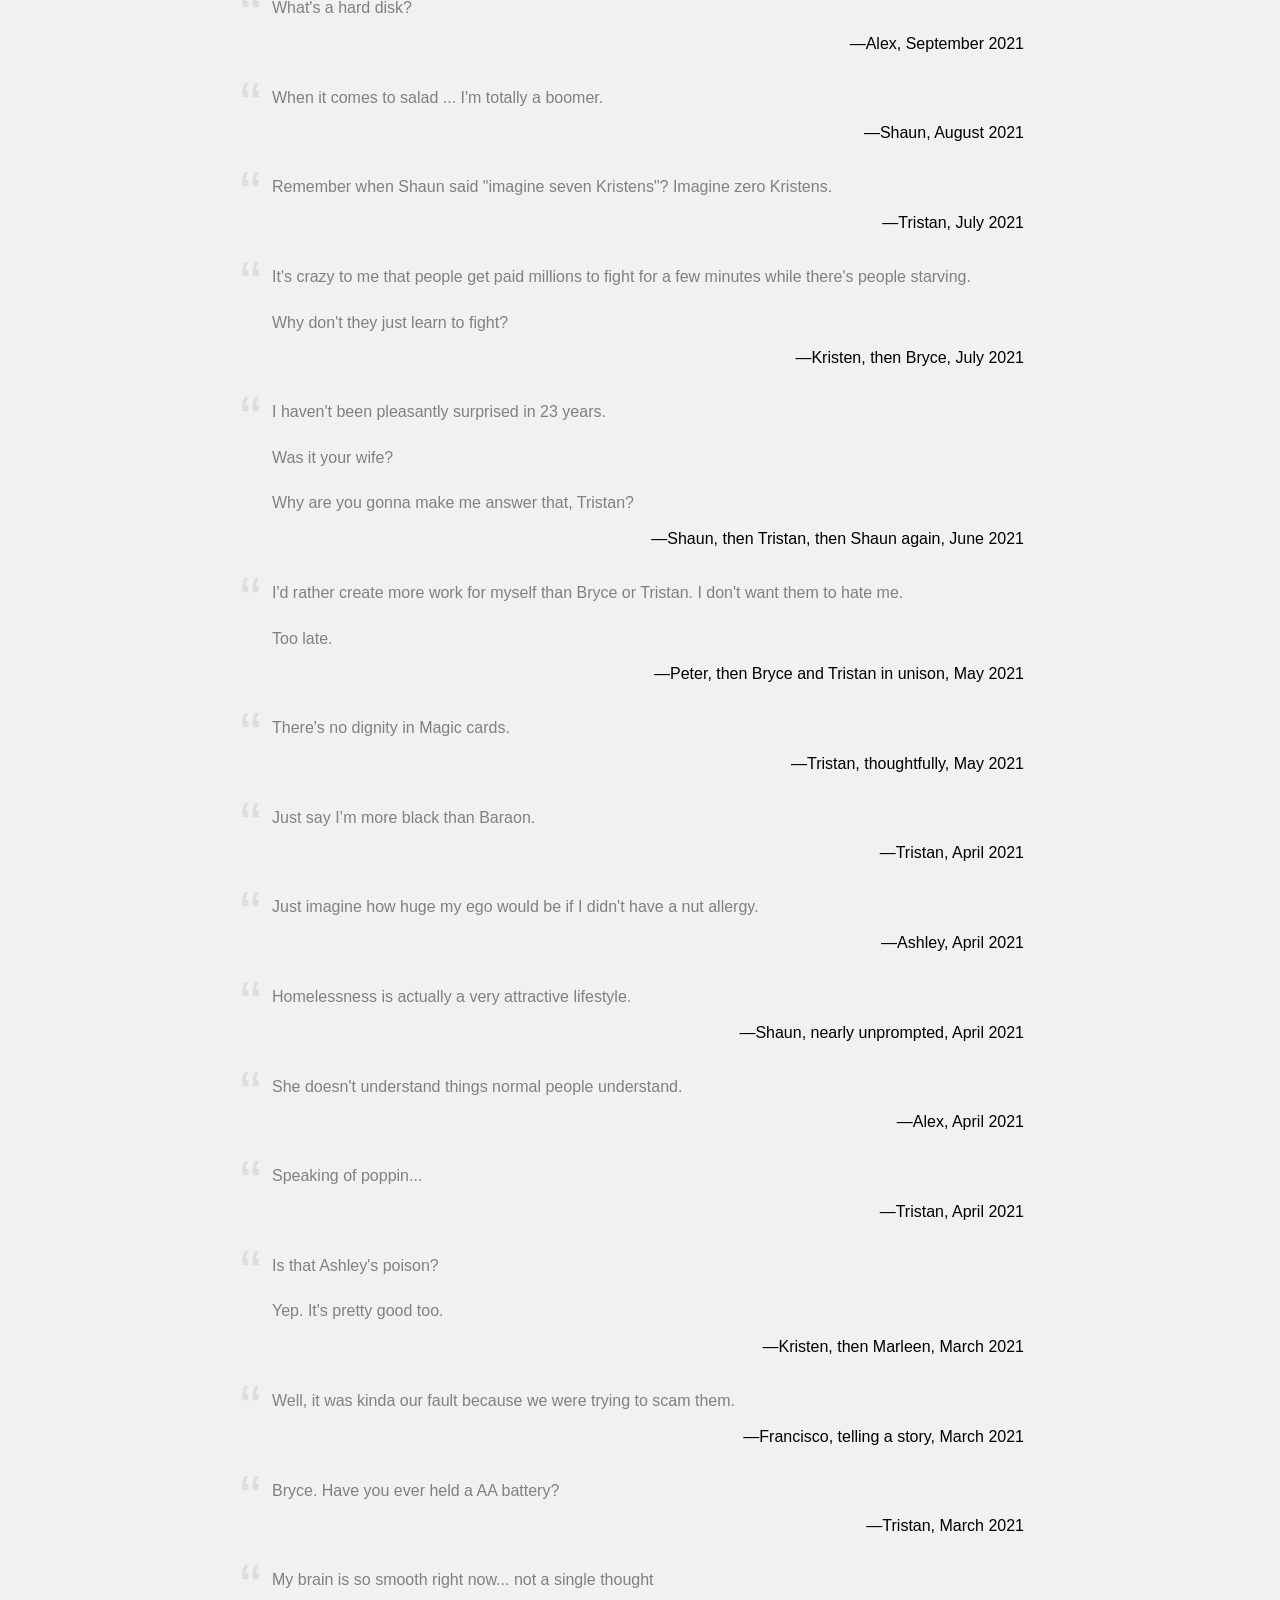
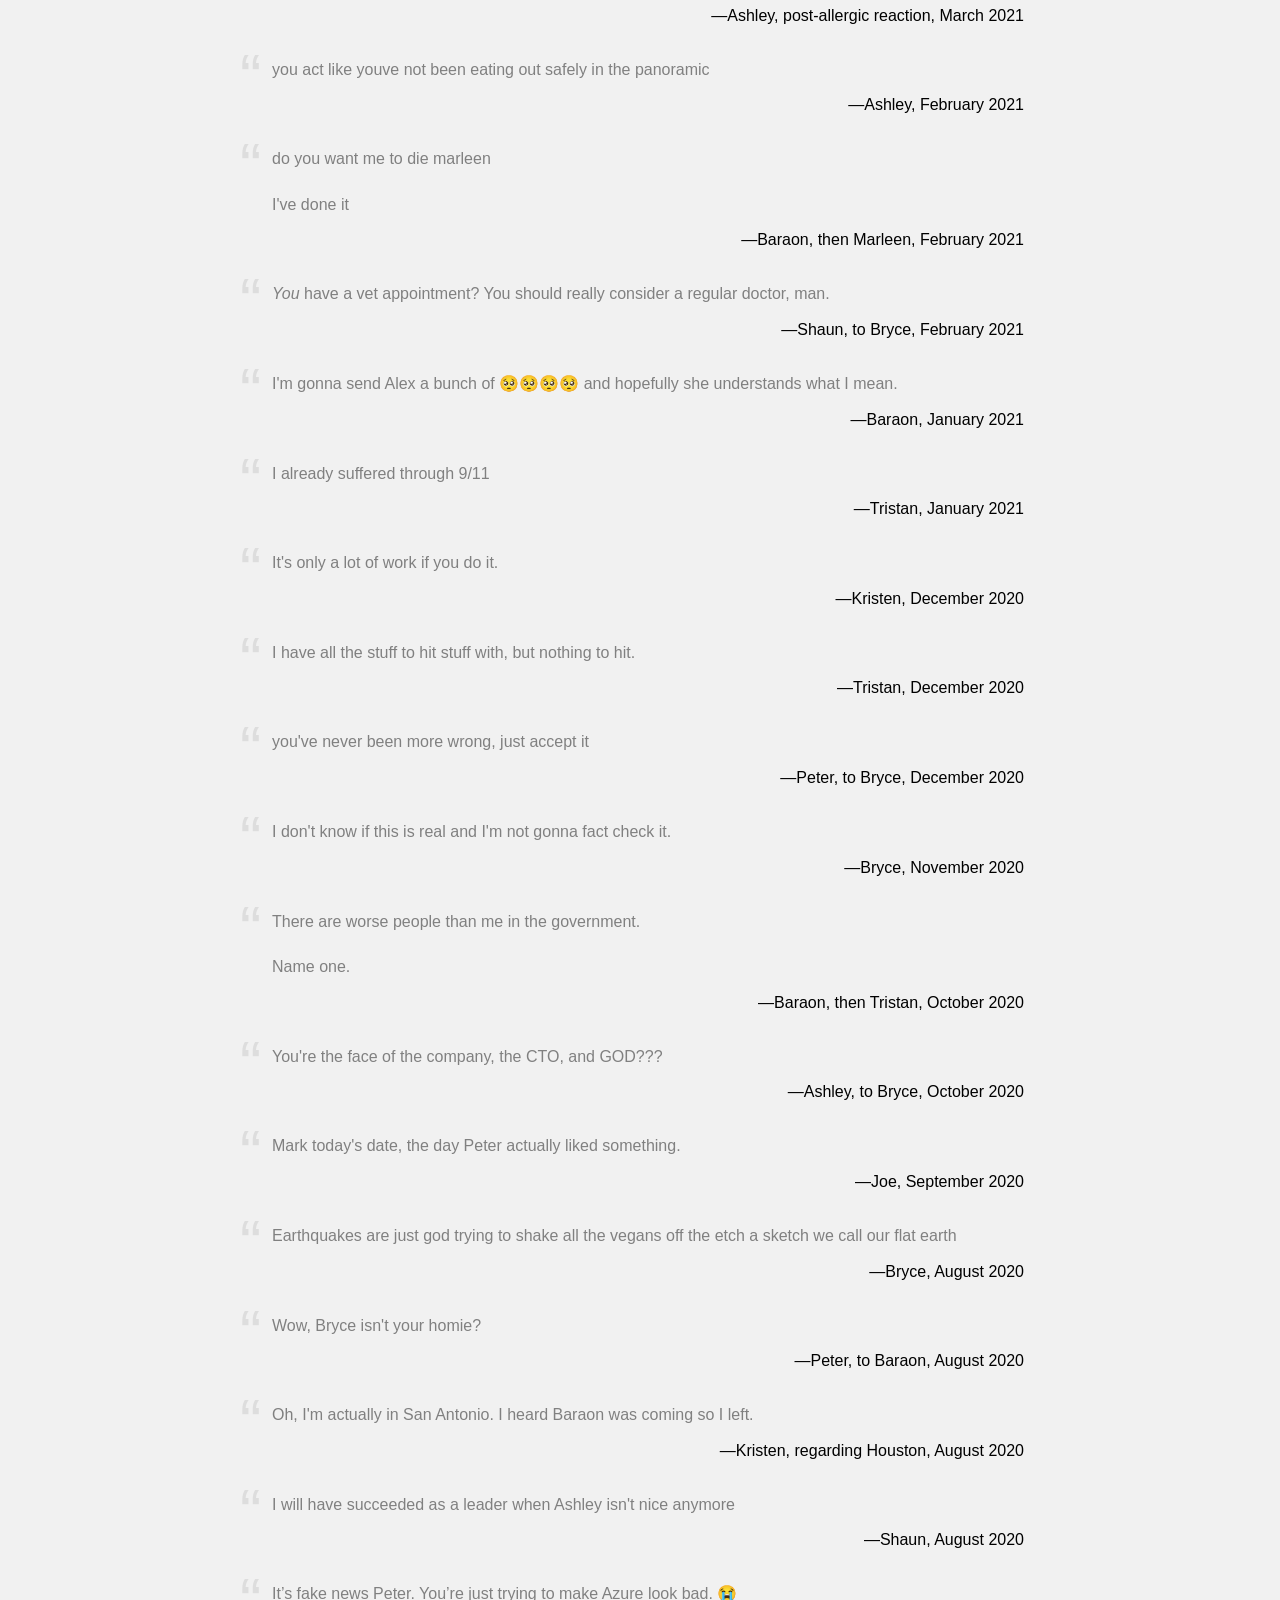
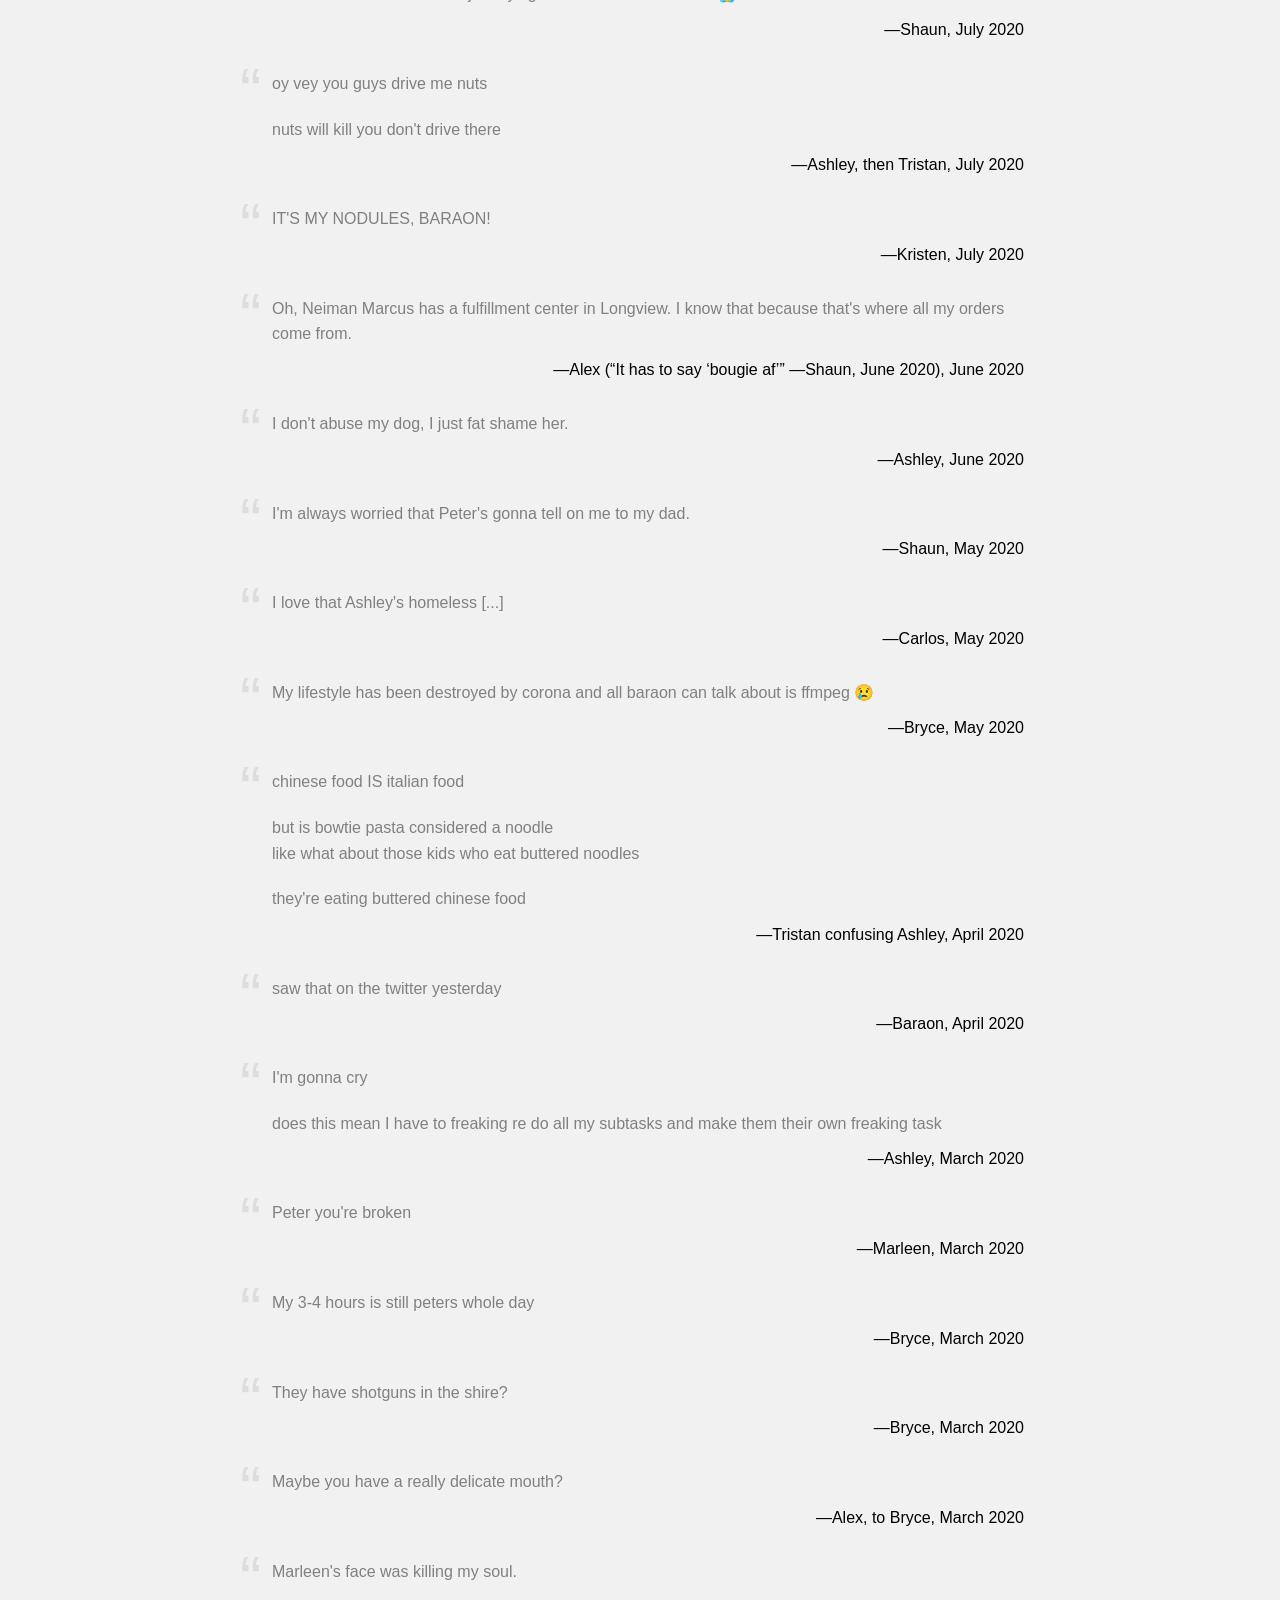
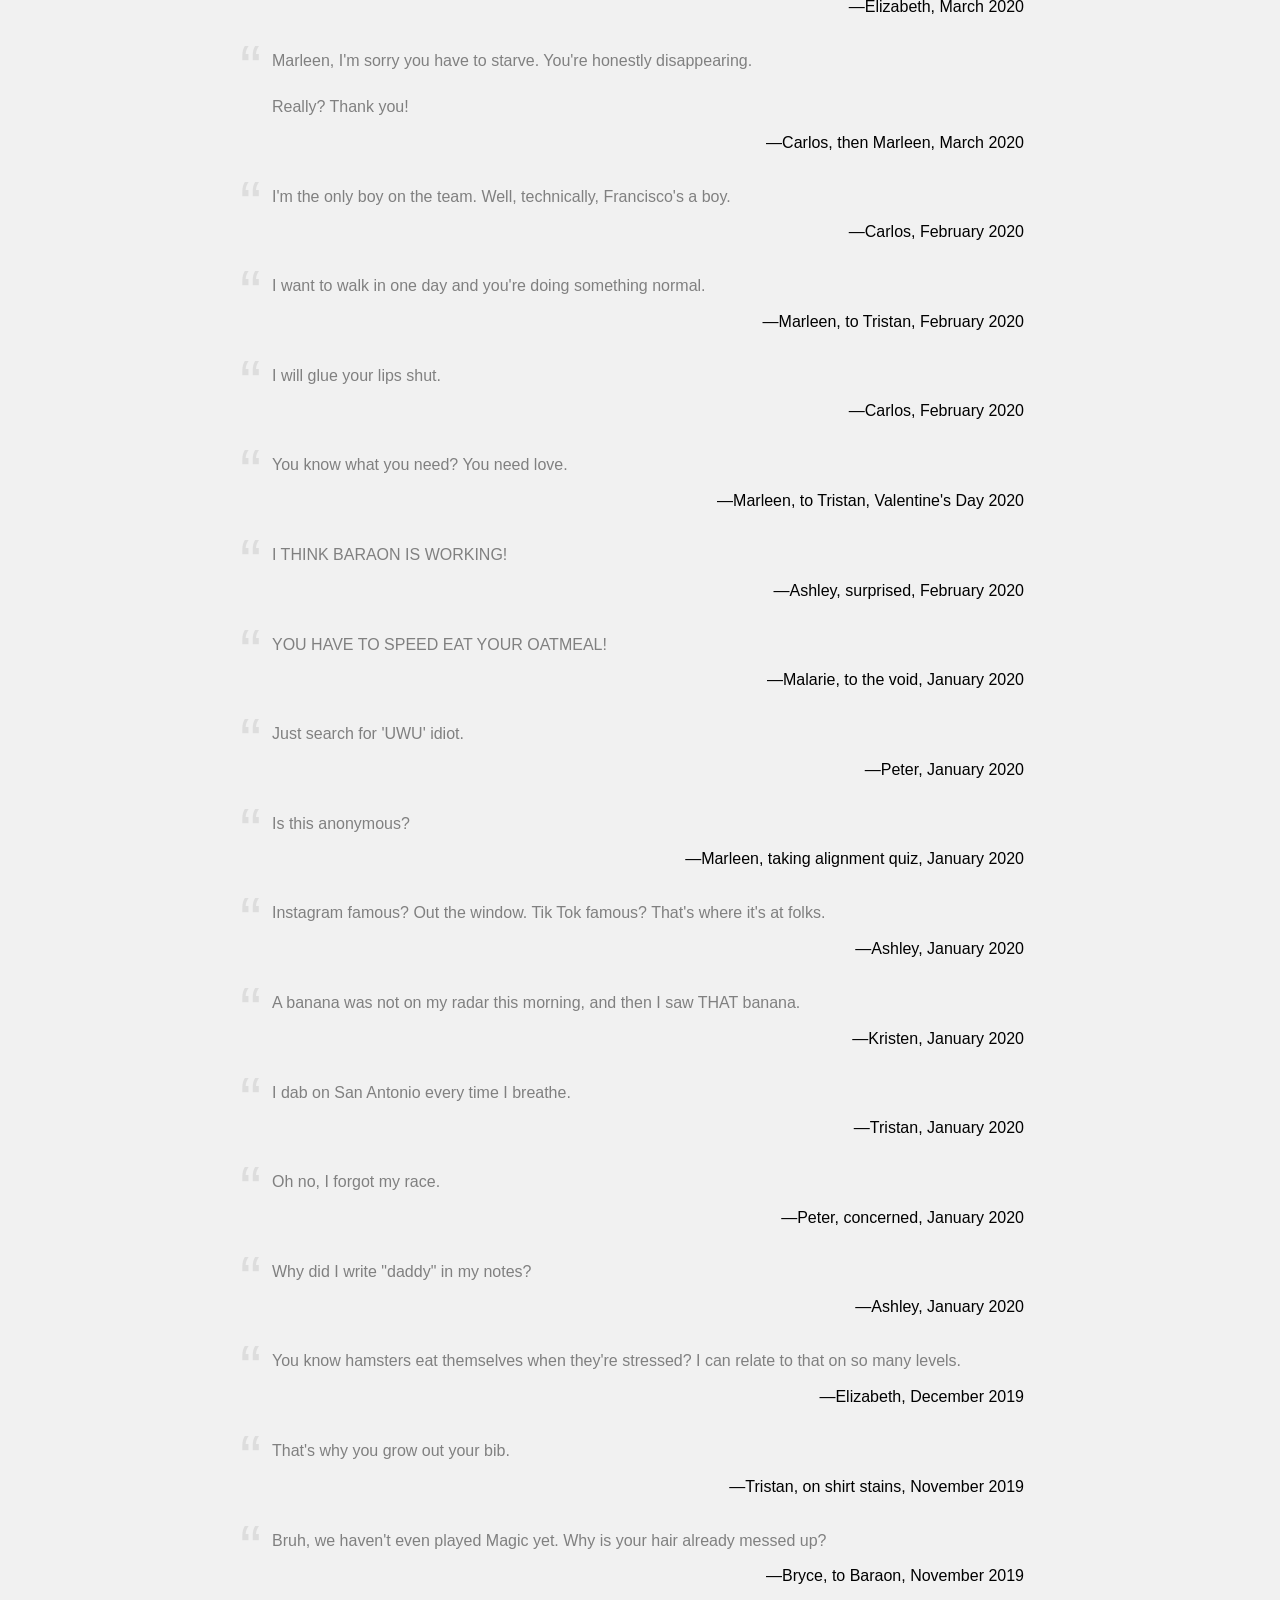
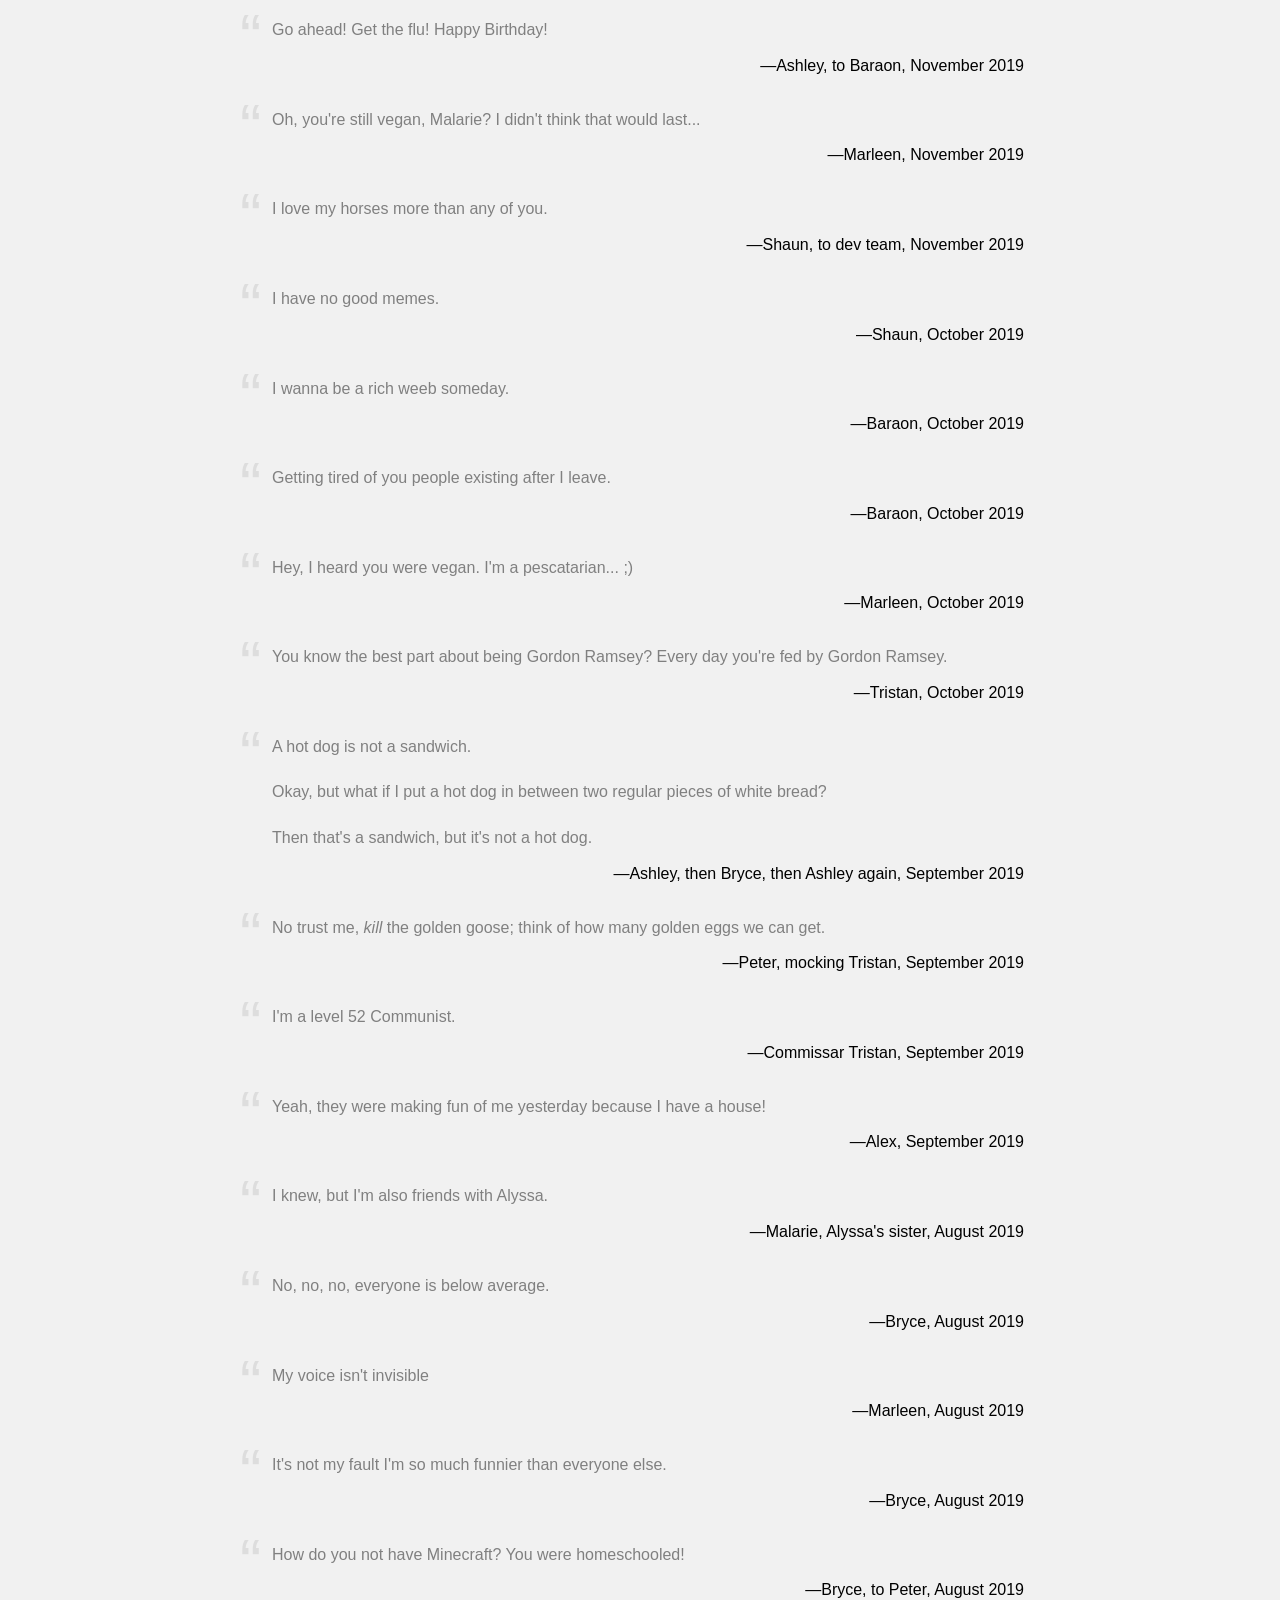
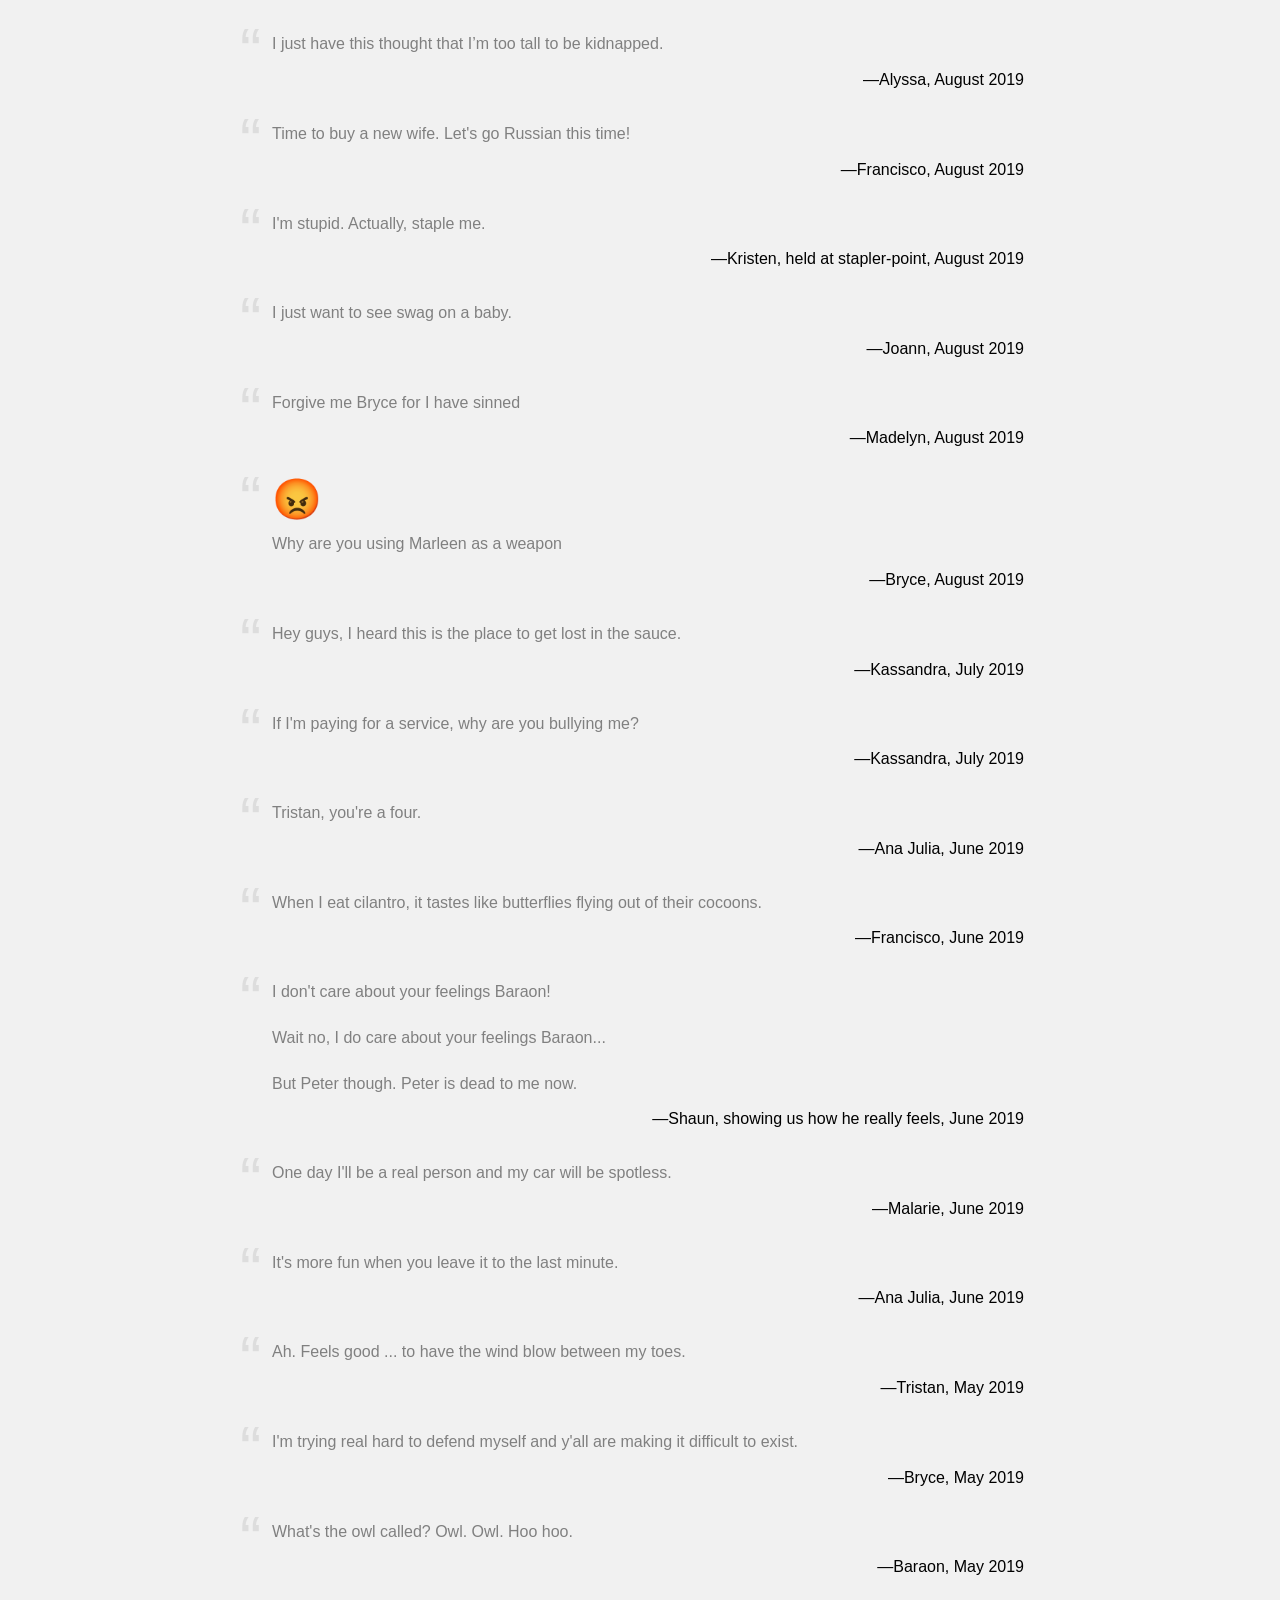
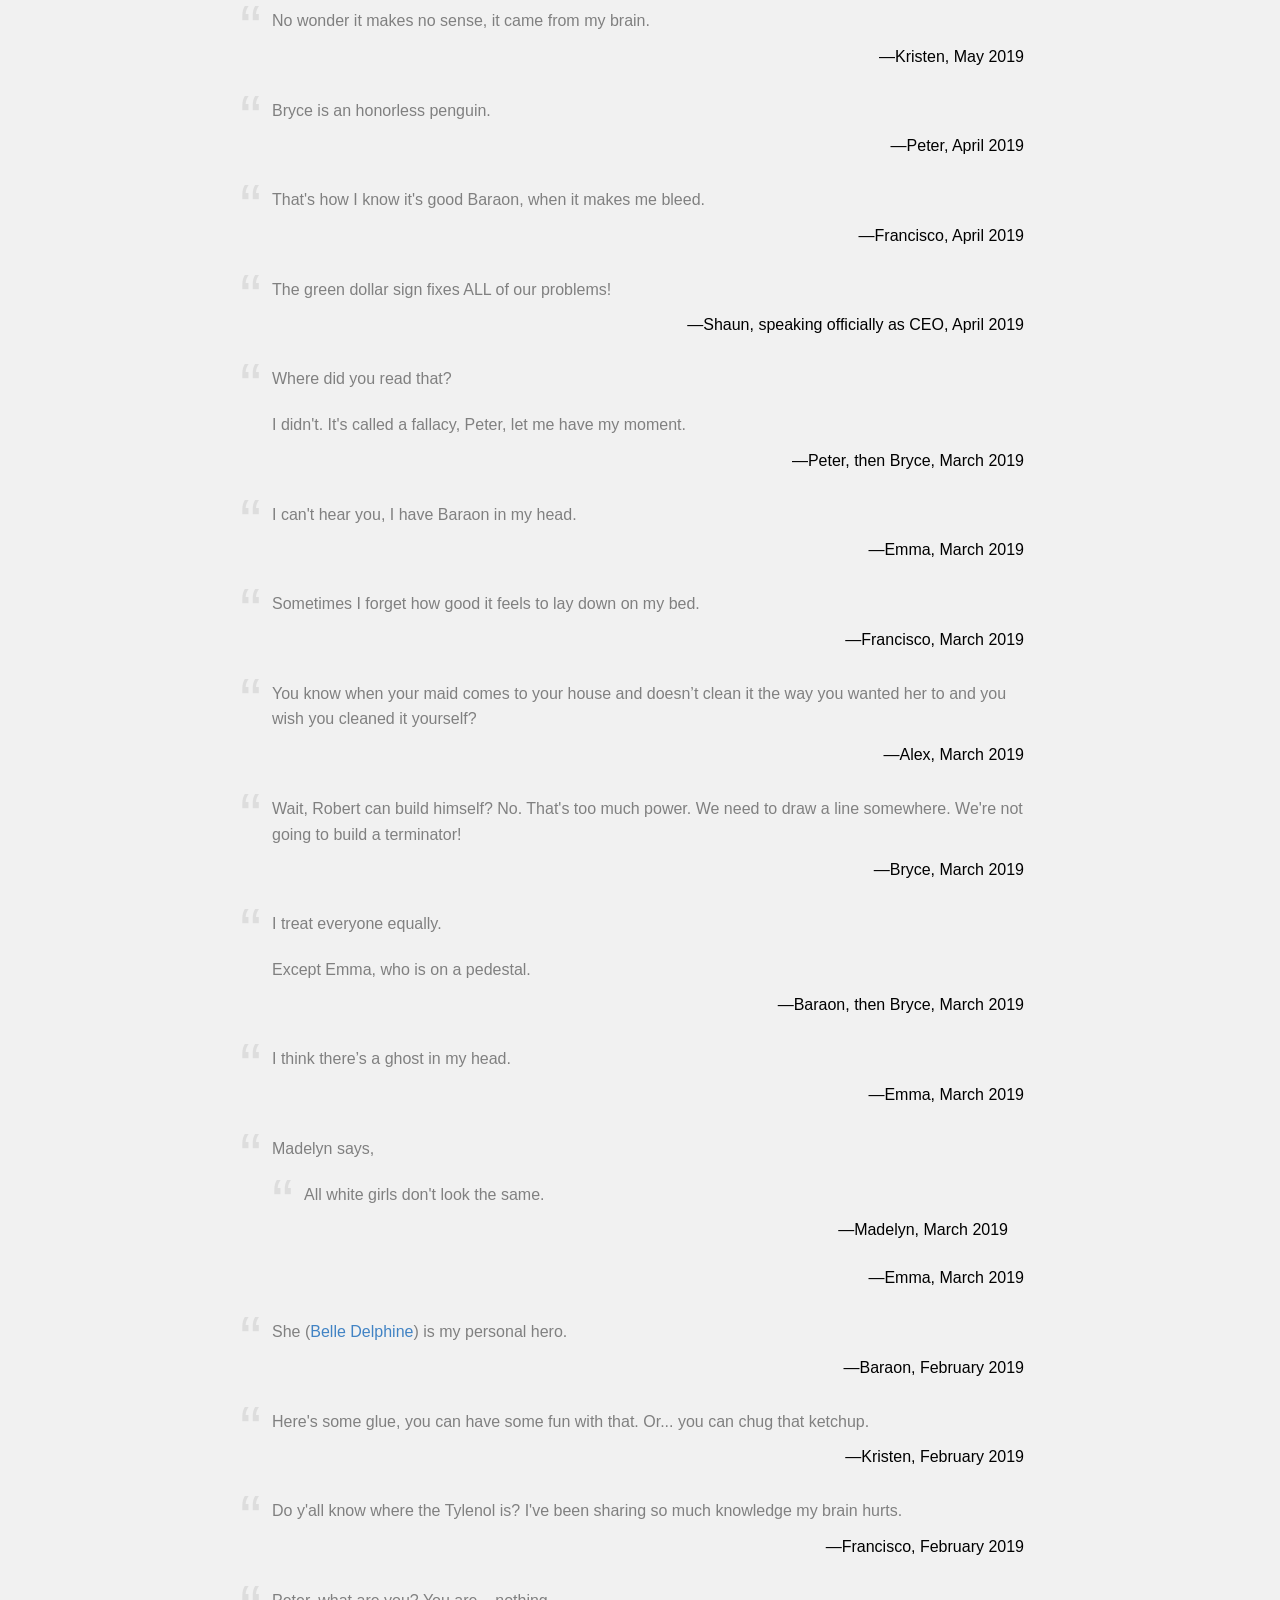
==== commit 5a7be6d1: "from coughing" ====
--- a/index.html
+++ b/index.html
@@ -10,6 +10,9 @@
 <body>
     <main>
         <h1><span>Why were these said</span></h1>
+        <blockquote cite="Ashley, November 2025">
+            <p>Today is the first day I've not cried &hellip;</p>
+        </blockquote>
         <blockquote cite="Tristan, August 2025">
             <p>My entire life has been the lesson of, "Just shut up. Just stop talking."</p>
         </blockquote>
